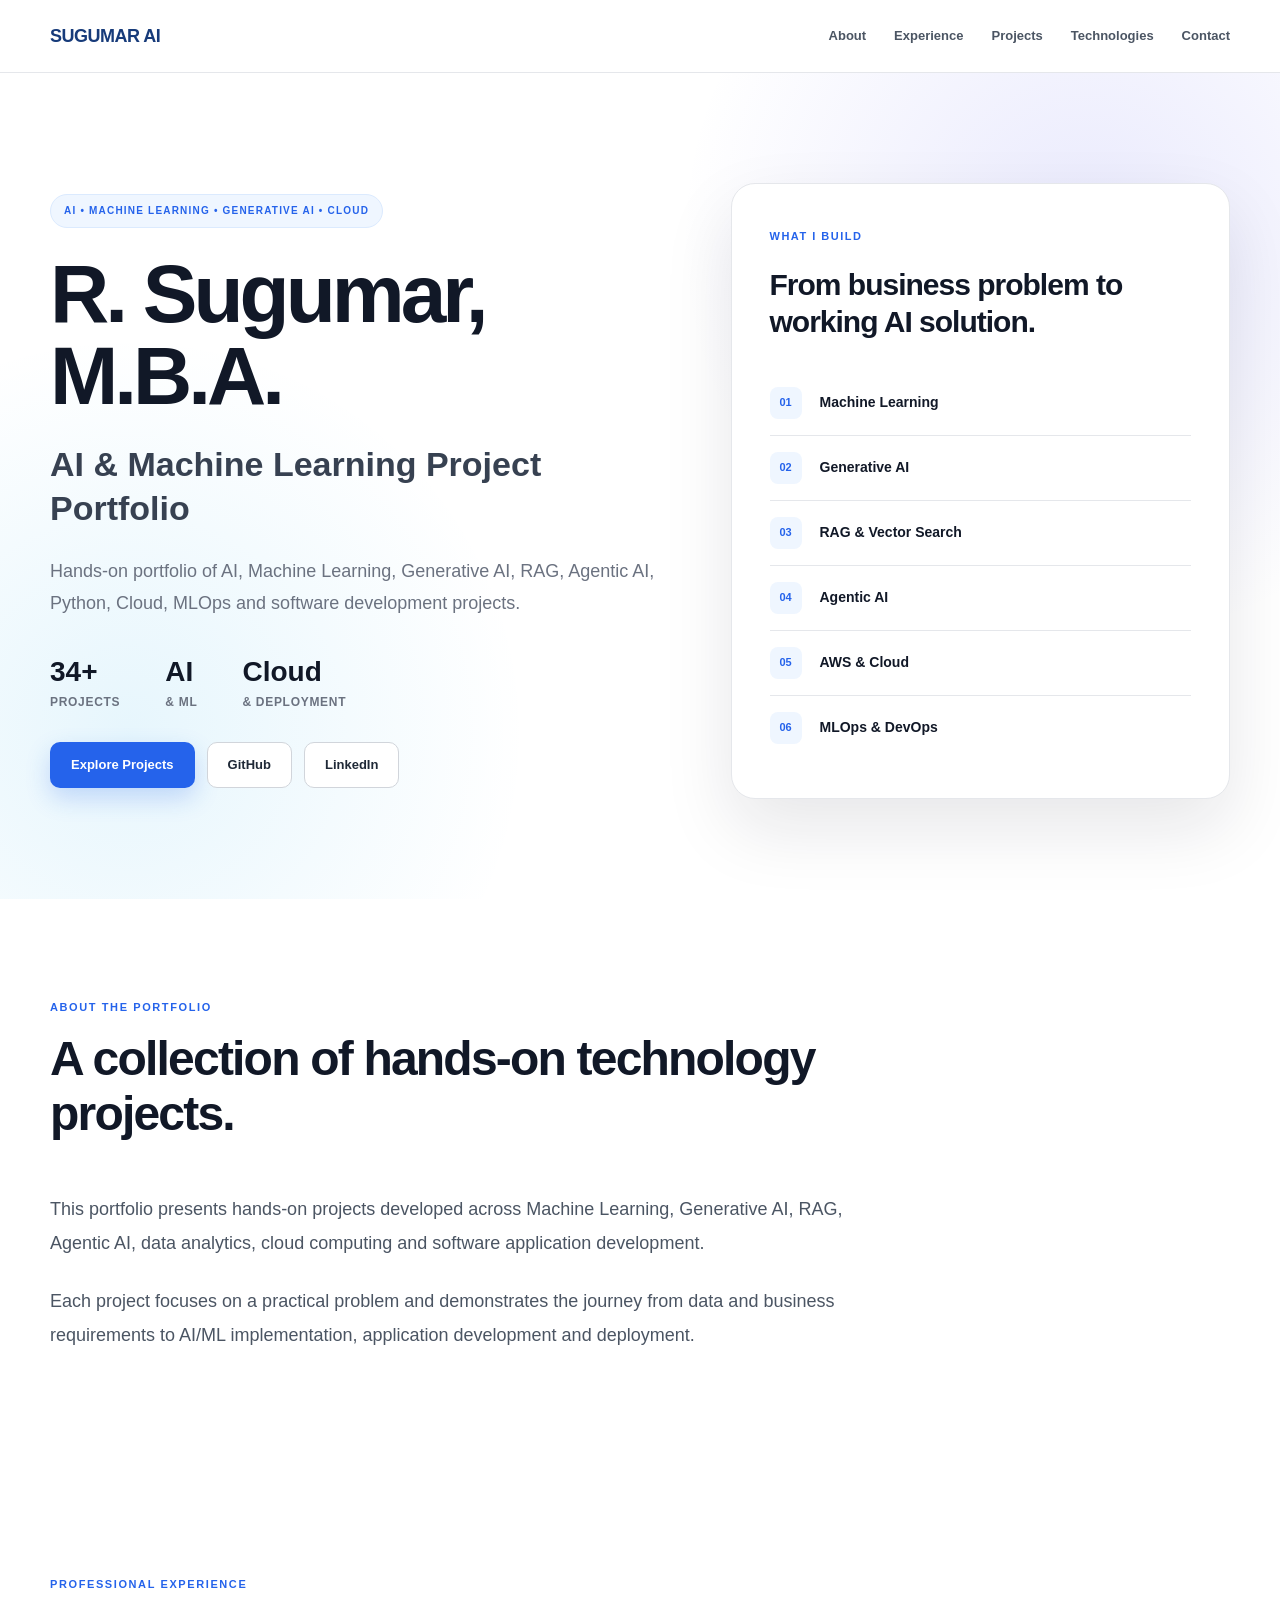
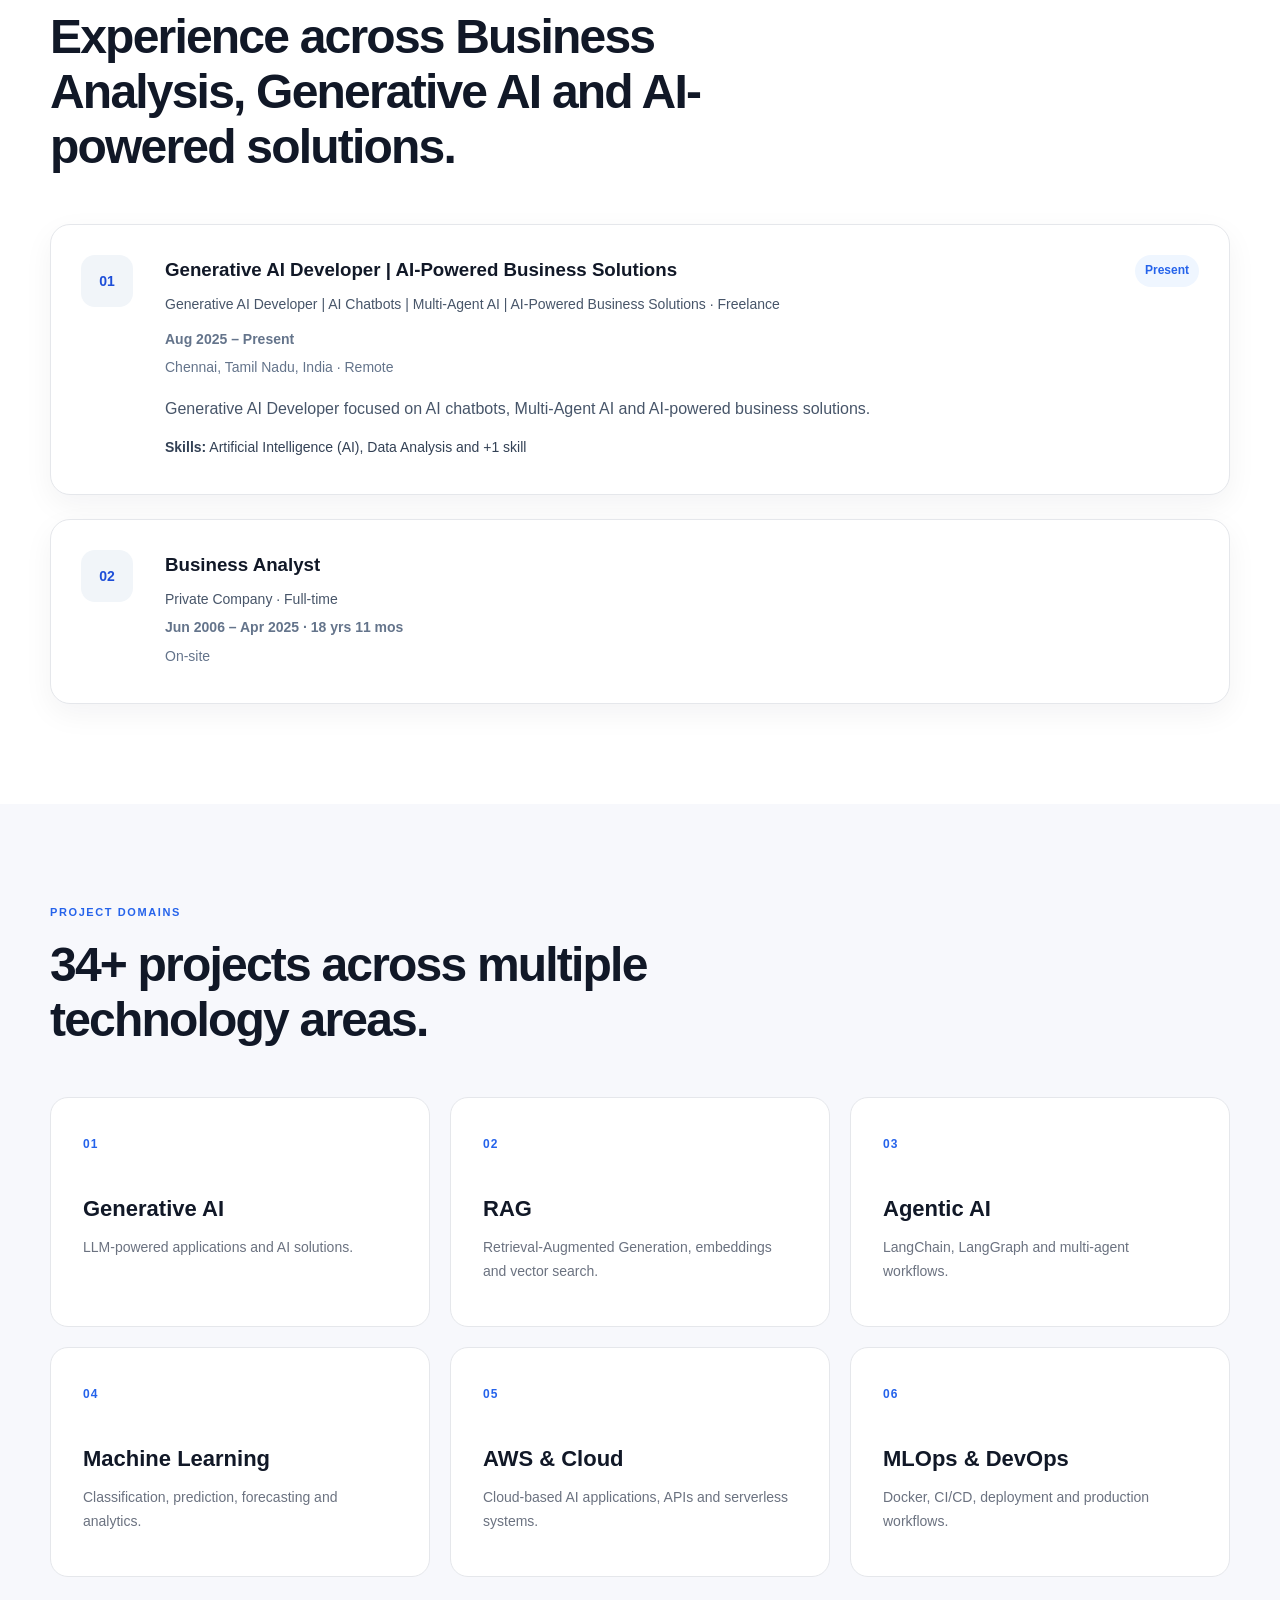
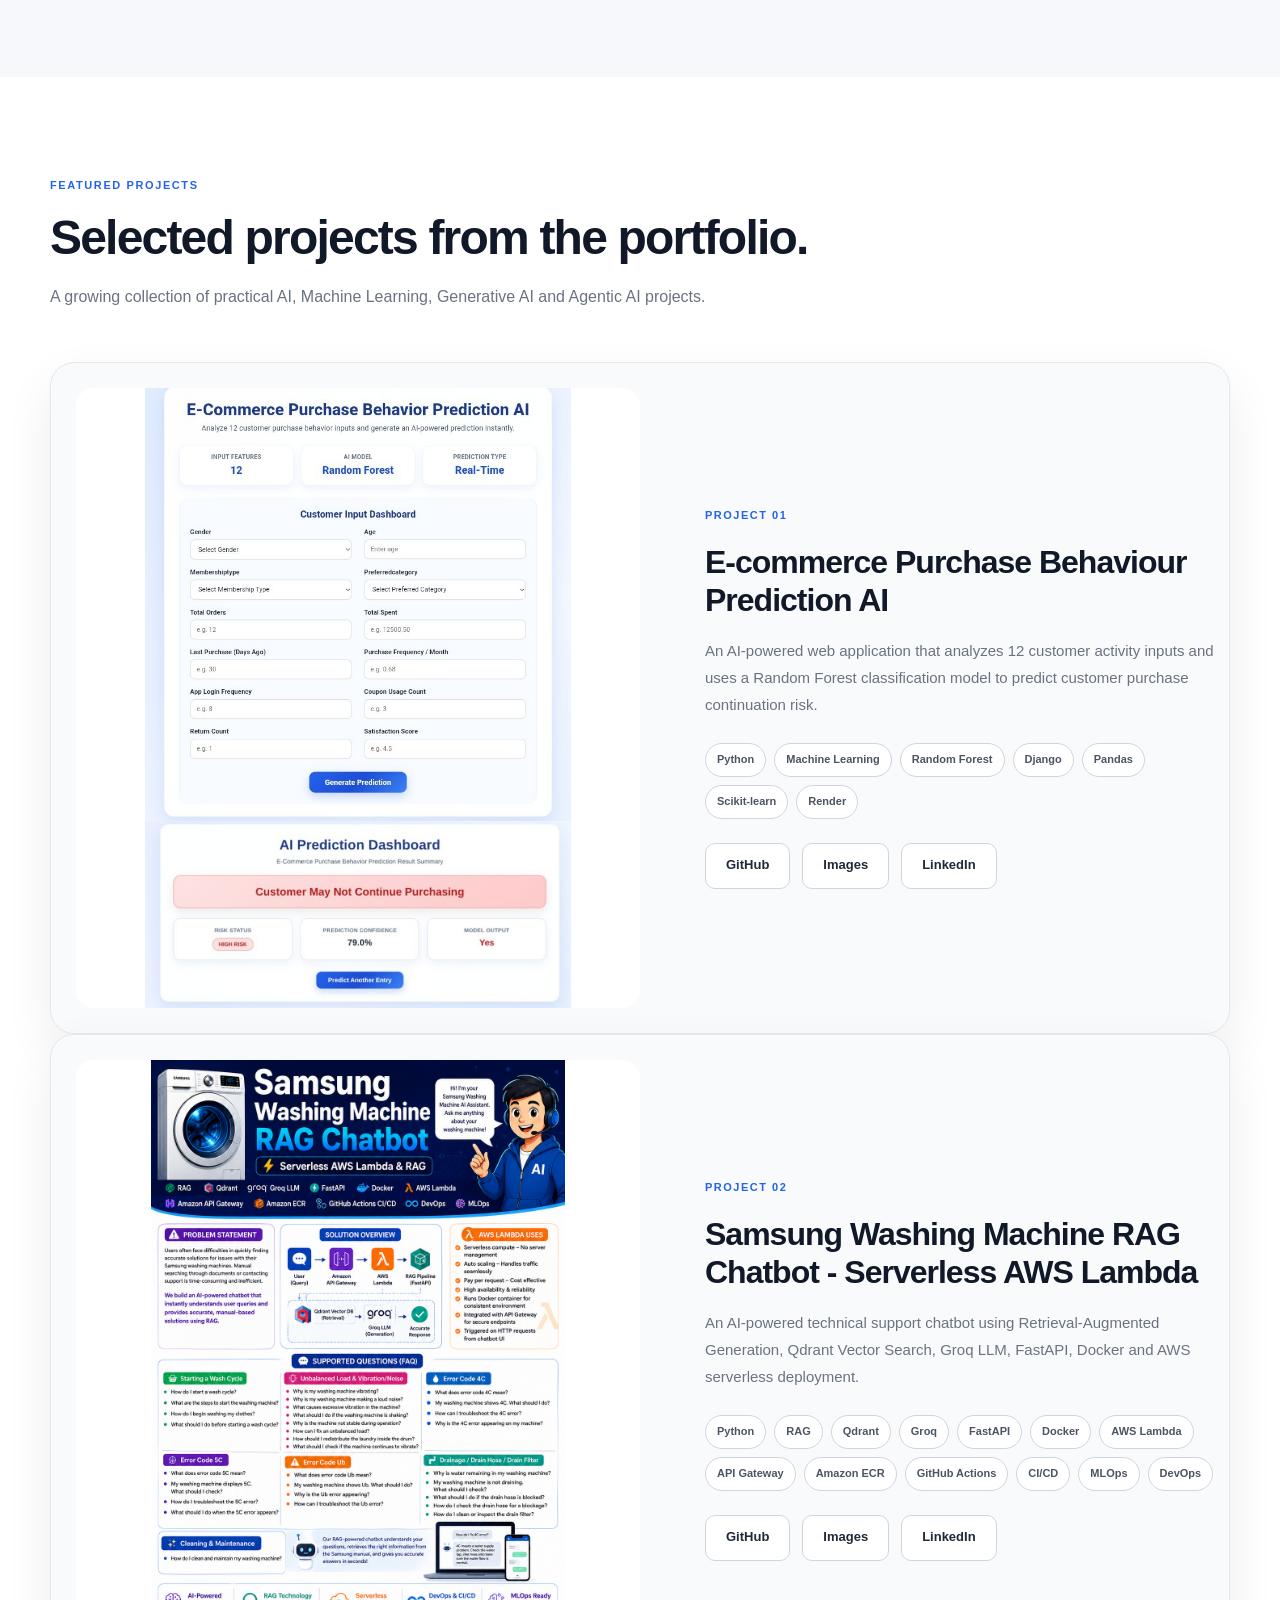
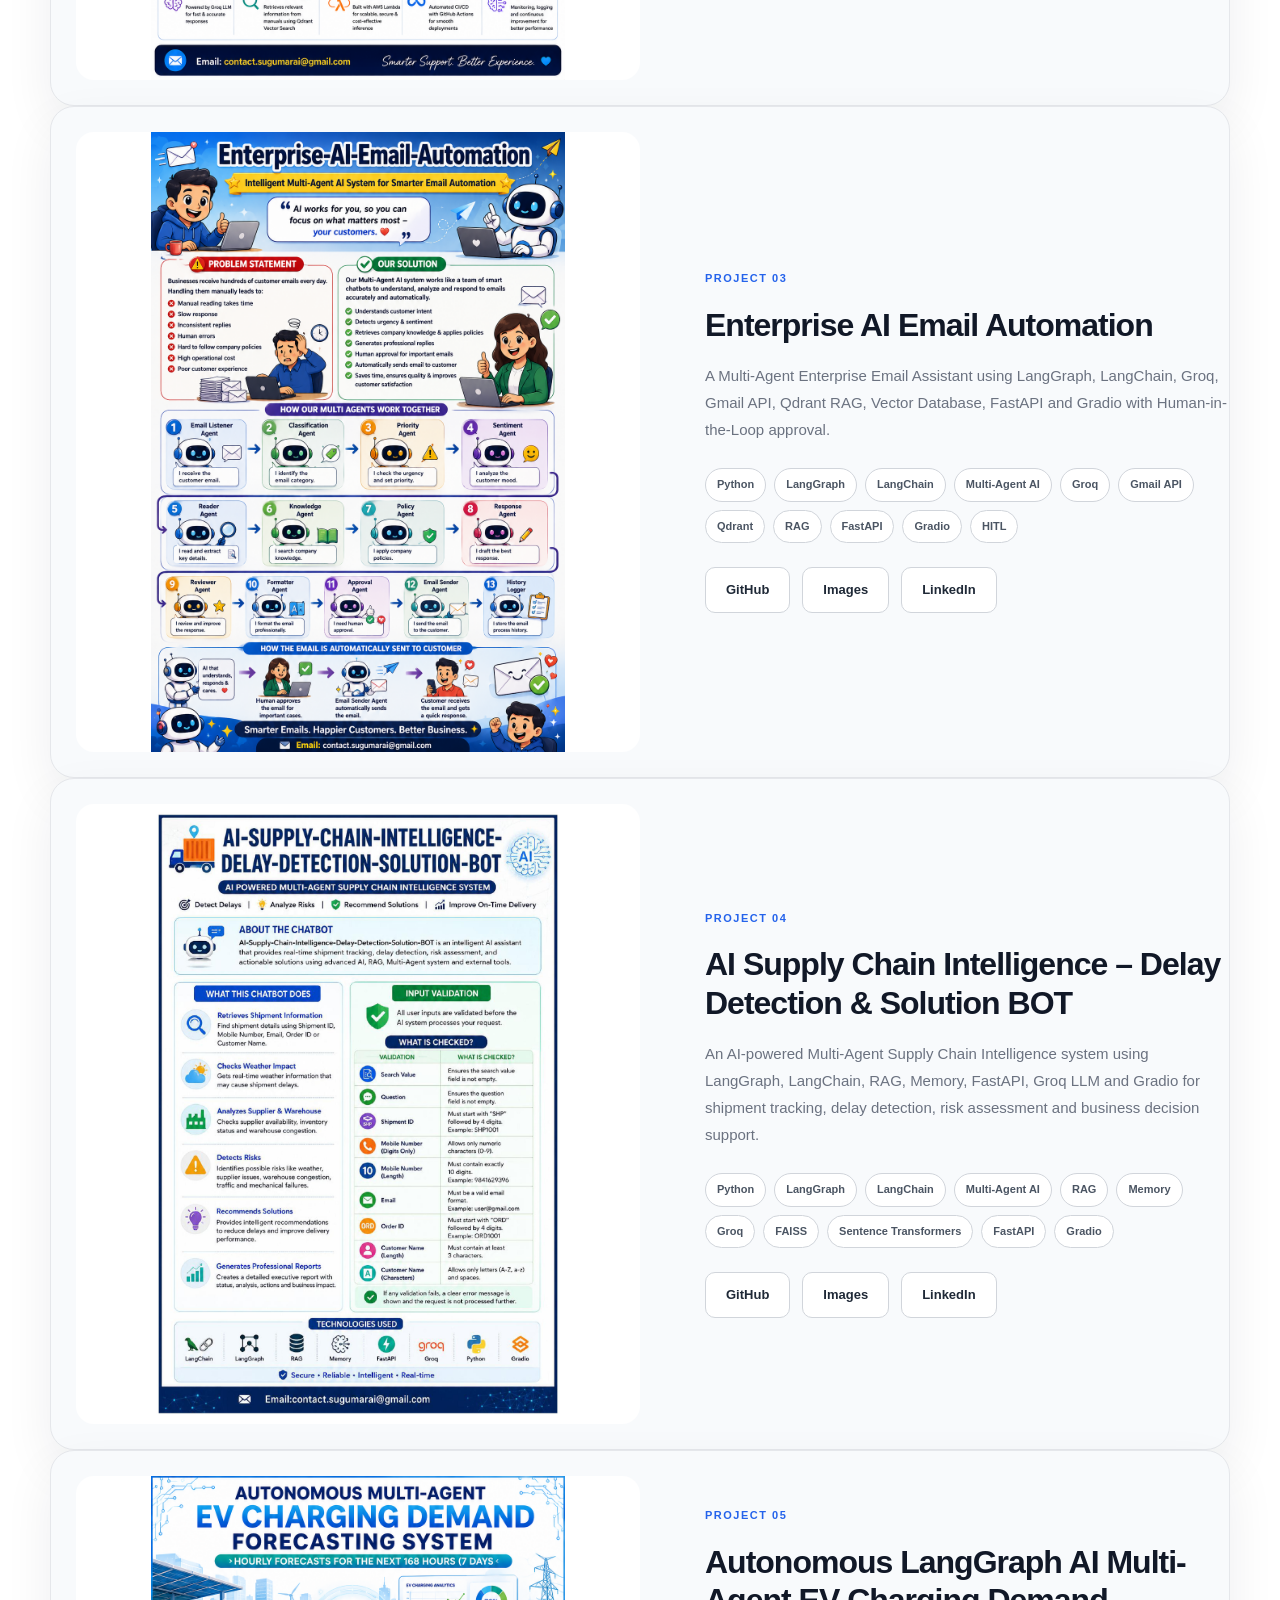
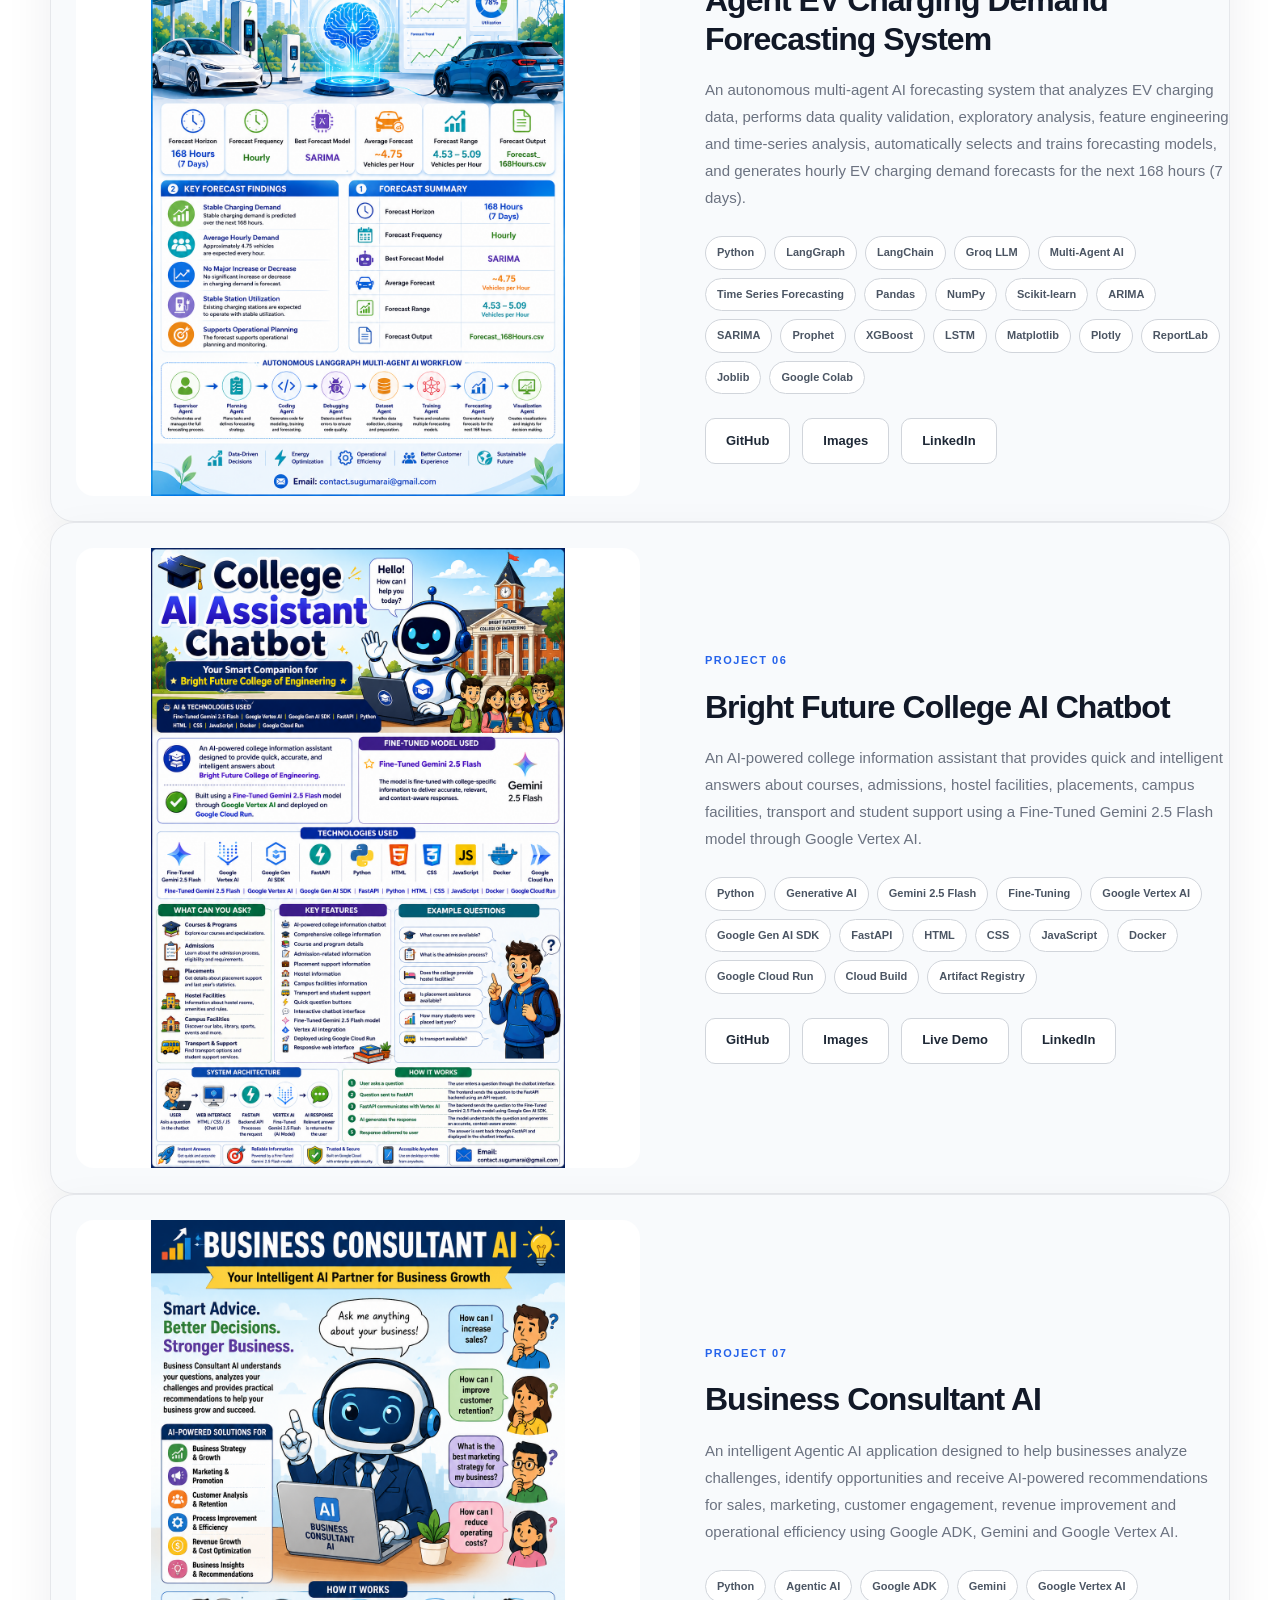
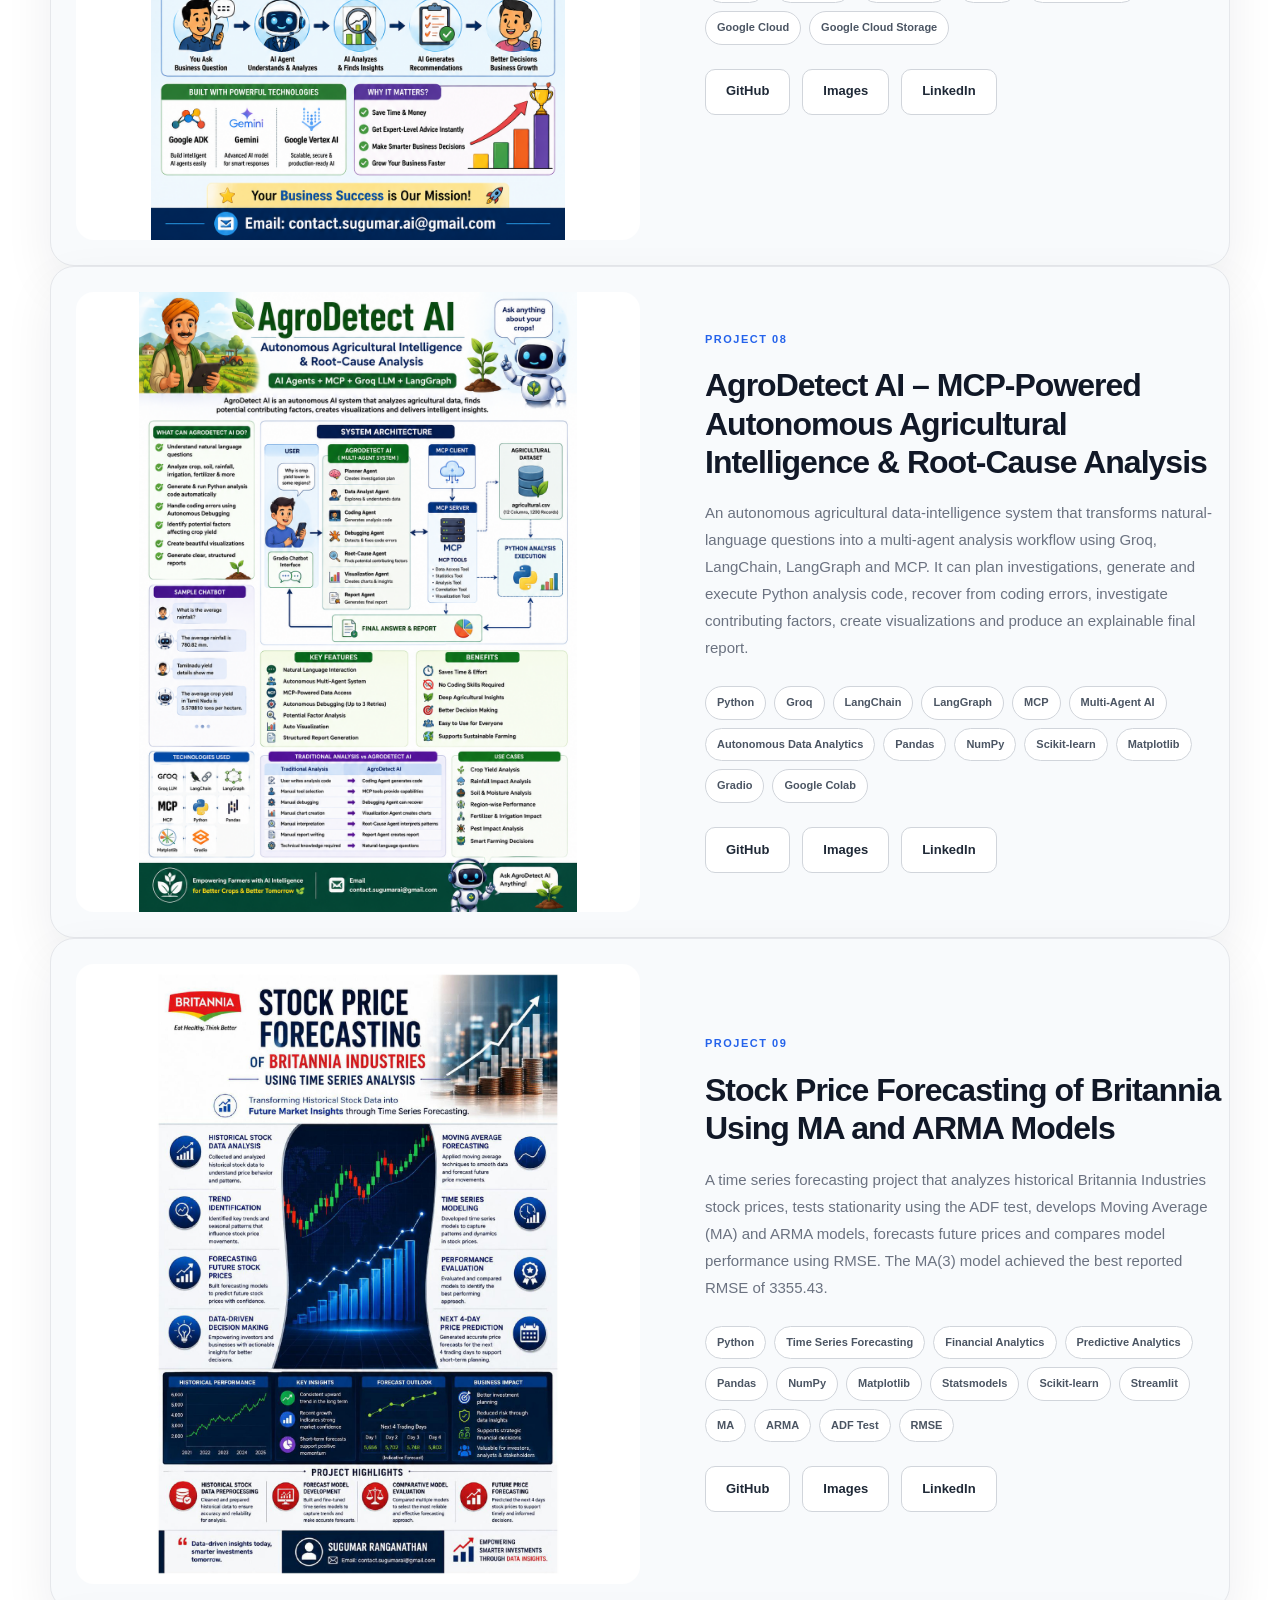
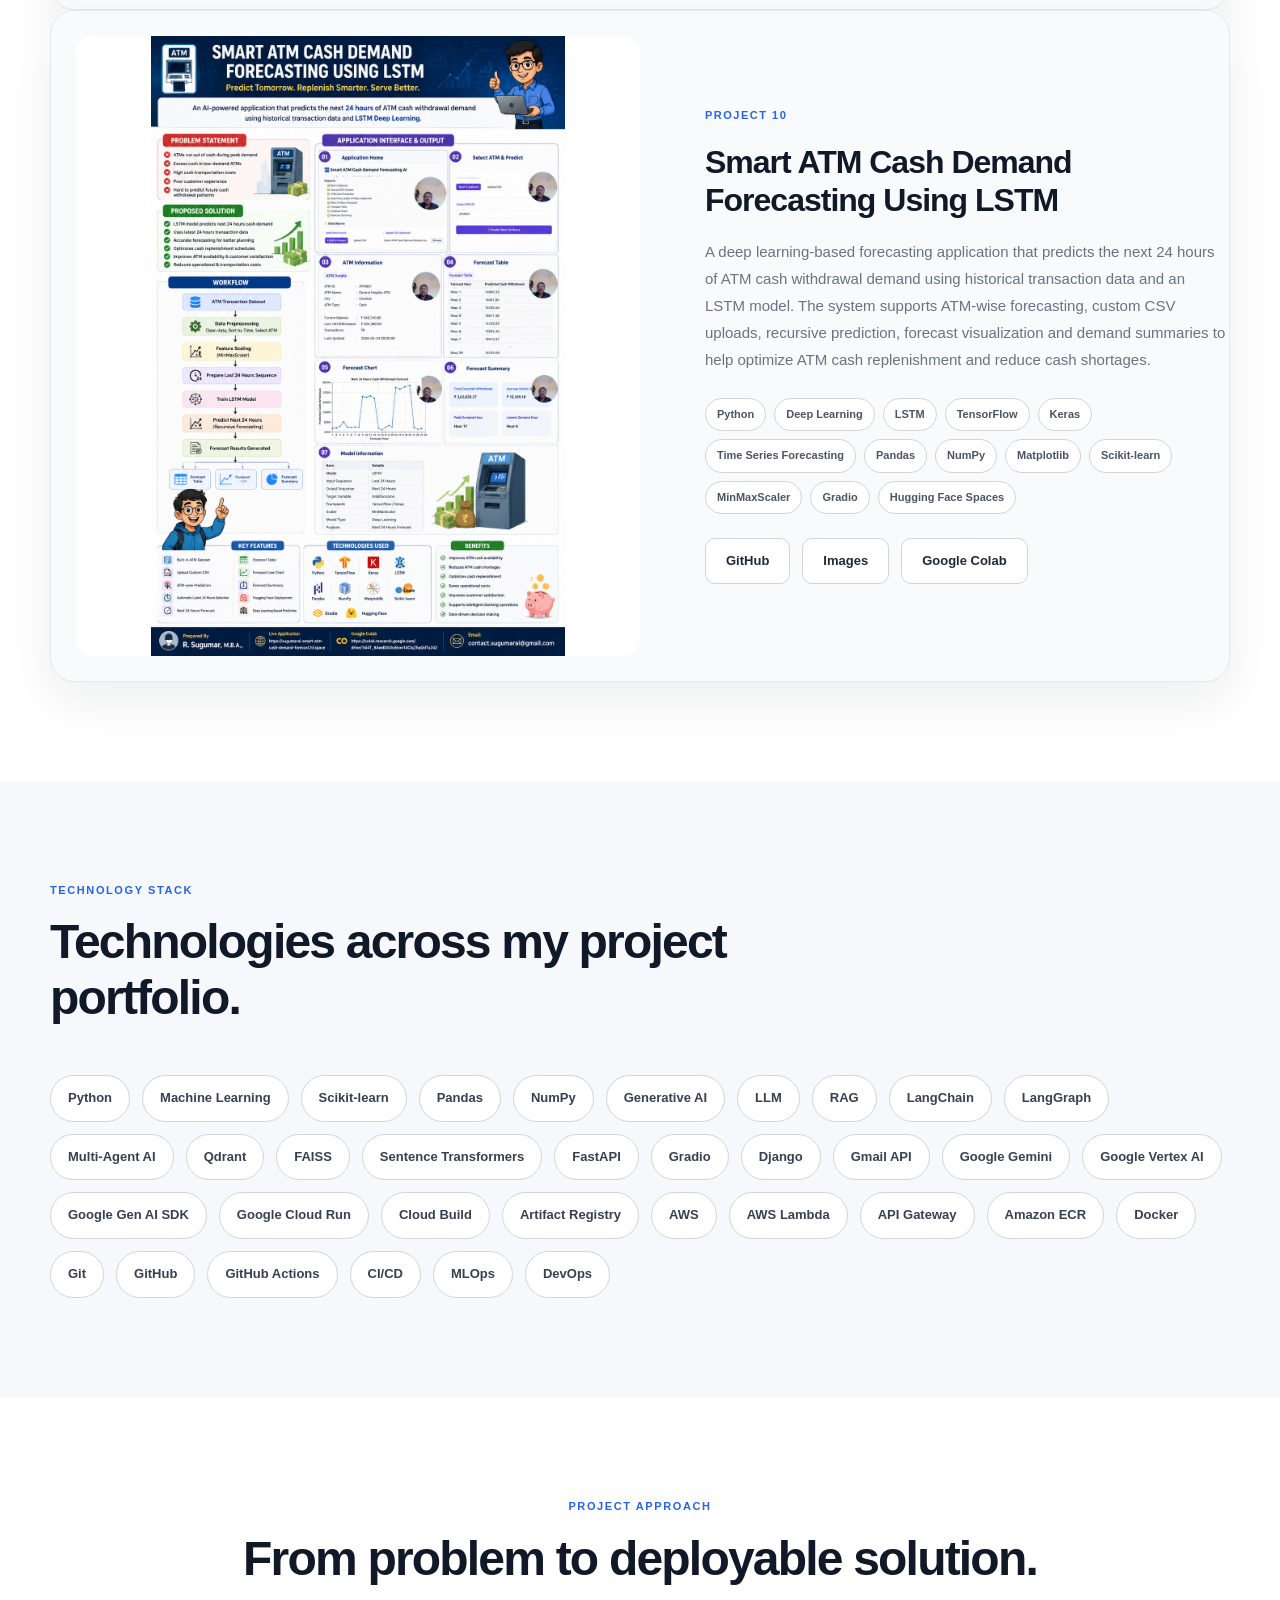
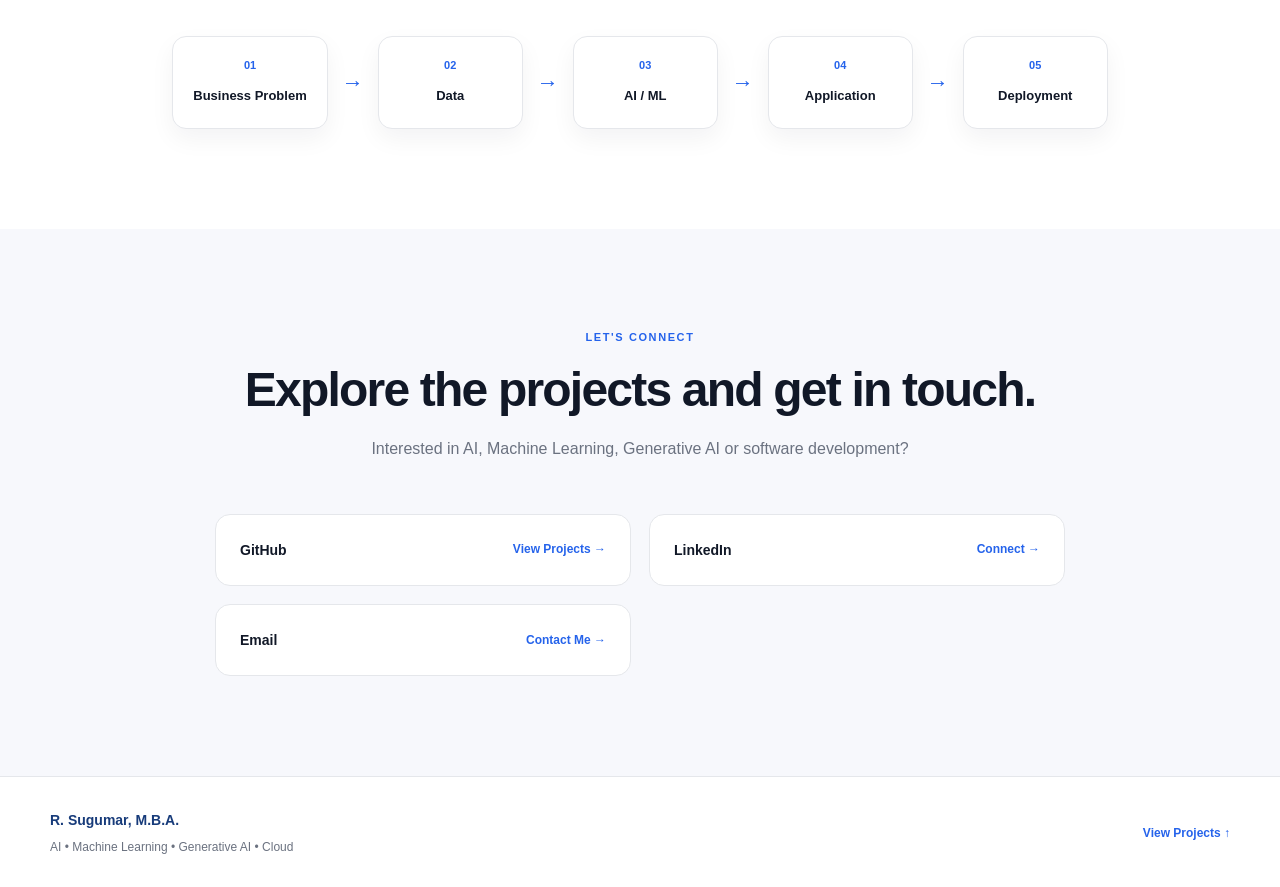
==== index.html @ b8b15f04 "Update index.html" ====
<!DOCTYPE html>
<html lang="en">

<head>
    <meta charset="UTF-8">
    <meta name="viewport" content="width=device-width, initial-scale=1.0">

    <title>R. Sugumar | AI & Machine Learning Portfolio</title>

    <meta name="description"
        content="R. Sugumar's AI, Machine Learning, Generative AI, RAG, Agentic AI, Cloud, MLOps and DevOps project portfolio.">

    <meta name="author" content="R. Sugumar, M.B.A.">

    <link rel="stylesheet" href="css/style.css">


    <!-- Experience Section Styling -->
    <style>
        .portfolio-experience {
            background: #ffffff;
        }

        .experience-list {
            display: flex;
            flex-direction: column;
            gap: 24px;
        }

        .experience-card {
            display: grid;
            grid-template-columns: 64px 1fr;
            gap: 20px;
            padding: 30px;
            border: 1px solid #e5e7eb;
            border-radius: 20px;
            background: #ffffff;
            box-shadow: 0 10px 30px rgba(15, 23, 42, 0.05);
        }

        .experience-marker {
            width: 52px;
            height: 52px;
            display: flex;
            align-items: center;
            justify-content: center;
            border-radius: 14px;
            background: #f1f5f9;
            color: #1d4ed8;
            font-weight: 700;
            font-size: 14px;
        }

        .experience-content h3 {
            margin: 0 0 8px;
        }

        .experience-type,
        .experience-date,
        .experience-location,
        .experience-summary,
        .experience-skills {
            margin: 6px 0;
        }

        .experience-type {
            color: #475569;
            font-size: 14px;
        }

        .experience-date {
            color: #64748b;
            font-size: 14px;
            font-weight: 600;
        }

        .experience-location {
            color: #64748b;
            font-size: 14px;
        }

        .experience-summary {
            margin-top: 16px;
            color: #475569;
            line-height: 1.7;
        }

        .experience-skills {
            margin-top: 14px;
            color: #334155;
            font-size: 14px;
        }

        .experience-top {
            display: flex;
            align-items: flex-start;
            justify-content: space-between;
            gap: 20px;
        }

        .experience-status {
            flex-shrink: 0;
            padding: 6px 10px;
            border-radius: 999px;
            background: #eff6ff;
            color: #2563eb;
            font-size: 12px;
            font-weight: 700;
        }

        @media (max-width: 700px) {
            .experience-card {
                grid-template-columns: 1fr;
                padding: 24px;
            }

            .experience-top {
                flex-direction: column;
            }
        }
    </style>

    <!-- Large Project Image Area - Standardized for Projects 01-09 -->
    <style>
        .featured-project-card {
            display: grid;
            grid-template-columns: 50% 50%;
            align-items: stretch;
            overflow: hidden;
            min-height: 620px;
        }

        .featured-project-image {
            width: 100%;
            height: 620px;
            min-height: 620px;
            display: flex;
            align-items: center;
            justify-content: center;
            overflow: hidden;
            padding: 0;
            background: #ffffff;
        }

        .featured-project-image img {
            width: 100%;
            height: 100%;
            min-height: 0;
            object-fit: contain;
            object-position: center;
            display: block;
        }

        .featured-project-content {
            display: flex;
            flex-direction: column;
            justify-content: center;
        }

        .featured-project-buttons {
            display: flex;
            flex-wrap: wrap;
            gap: 12px;
            margin-top: 24px;
        }

        @media (max-width: 900px) {
            .featured-project-card {
                grid-template-columns: 1fr;
                min-height: auto;
            }

            .featured-project-image {
                height: 500px;
                min-height: 500px;
            }

            .featured-project-image img {
                width: 100%;
                height: 100%;
            }
        }

        @media (max-width: 600px) {
            .featured-project-image {
                height: 360px;
                min-height: 360px;
            }

            .featured-project-image img {
                width: 100%;
                height: 100%;
            }
        }
    </style>
</head>

<body>

    <!-- =========================================
         NAVIGATION
    ========================================== -->

    <header class="navbar">

        <div class="container nav-container">

            <a href="index.html" class="logo">
                SUGUMAR AI
            </a>

            <nav class="nav-menu">

                <a href="#about">
                    About
                </a>

                <a href="#experience">
                    Experience
                </a>

                <a href="#projects">
                    Projects
                </a>

                <a href="#technologies">
                    Technologies
                </a>

                <a href="#contact">
                    Contact
                </a>

            </nav>

        </div>

    </header>


    <main>


        <!-- =========================================
             HERO SECTION
        ========================================== -->

        <section class="portfolio-hero">

            <div class="container portfolio-hero-container">


                <div class="portfolio-hero-content">

                    <span class="project-badge">
                        AI • MACHINE LEARNING • GENERATIVE AI • CLOUD
                    </span>


                    <h1>
                        R. Sugumar,
                        <span>M.B.A.</span>
                    </h1>


                    <h2>
                        AI & Machine Learning Project Portfolio
                    </h2>


                    <p>
                        Hands-on portfolio of AI, Machine Learning,
                        Generative AI, RAG, Agentic AI, Python,
                        Cloud, MLOps and software development projects.
                    </p>


                    <div class="portfolio-stats">

                        <div>
                            <strong>34+</strong>
                            <span>Projects</span>
                        </div>


                        <div>
                            <strong>AI</strong>
                            <span>& ML</span>
                        </div>


                        <div>
                            <strong>Cloud</strong>
                            <span>& Deployment</span>
                        </div>

                    </div>


                    <div class="hero-buttons">

                        <a href="#projects"
                            class="btn btn-primary">
                            Explore Projects
                        </a>


                        <a href="https://github.com/sugumarranganathan"
                            target="_blank"
                            rel="noopener noreferrer"
                            class="btn btn-secondary">
                            GitHub
                        </a>


                        <a href="https://www.linkedin.com/in/sugumar-ranganathan/"
                            target="_blank"
                            rel="noopener noreferrer"
                            class="btn btn-secondary">
                            LinkedIn
                        </a>

                    </div>

                </div>


                <div class="portfolio-intro-card">

                    <span>
                        WHAT I BUILD
                    </span>


                    <h3>
                        From business problem to
                        working AI solution.
                    </h3>


                    <div class="capability-list">

                        <div>
                            <span>01</span>
                            <strong>Machine Learning</strong>
                        </div>


                        <div>
                            <span>02</span>
                            <strong>Generative AI</strong>
                        </div>


                        <div>
                            <span>03</span>
                            <strong>RAG & Vector Search</strong>
                        </div>


                        <div>
                            <span>04</span>
                            <strong>Agentic AI</strong>
                        </div>


                        <div>
                            <span>05</span>
                            <strong>AWS & Cloud</strong>
                        </div>


                        <div>
                            <span>06</span>
                            <strong>MLOps & DevOps</strong>
                        </div>

                    </div>

                </div>

            </div>

        </section>



        <!-- =========================================
             ABOUT
        ========================================== -->

        <section id="about"
            class="section portfolio-about">

            <div class="container">

                <div class="section-heading">

                    <span>
                        ABOUT THE PORTFOLIO
                    </span>

                    <h2>
                        A collection of
                        hands-on technology projects.
                    </h2>

                </div>


                <div class="about-content">

                    <p>
                        This portfolio presents hands-on projects
                        developed across Machine Learning,
                        Generative AI, RAG, Agentic AI, data
                        analytics, cloud computing and software
                        application development.
                    </p>


                    <p>
                        Each project focuses on a practical problem
                        and demonstrates the journey from data and
                        business requirements to AI/ML implementation,
                        application development and deployment.
                    </p>

                </div>

            </div>

        </section>




        <!-- =========================================
             EXPERIENCE
        ========================================== -->

        <section id="experience"
            class="section portfolio-experience">

            <div class="container">

                <div class="section-heading">

                    <span>
                        PROFESSIONAL EXPERIENCE
                    </span>

                    <h2>
                        Experience across Business Analysis,
                        Generative AI and AI-powered solutions.
                    </h2>

                </div>


                <div class="experience-list">

                    <div class="experience-card">

                        <div class="experience-marker">
                            <span>01</span>
                        </div>

                        <div class="experience-content">

                            <div class="experience-top">

                                <div>

                                    <h3>
                                        Generative AI Developer | AI-Powered Business Solutions
                                    </h3>

                                    <p class="experience-type">
                                        Generative AI Developer | AI Chatbots | Multi-Agent AI |
                                        AI-Powered Business Solutions · Freelance
                                    </p>

                                </div>

                                <span class="experience-status">
                                    Present
                                </span>

                            </div>

                            <p class="experience-date">
                                Aug 2025 – Present
                            </p>

                            <p class="experience-location">
                                Chennai, Tamil Nadu, India · Remote
                            </p>

                            <p class="experience-summary">
                                Generative AI Developer focused on AI chatbots,
                                Multi-Agent AI and AI-powered business solutions.
                            </p>

                            <p class="experience-skills">
                                <strong>Skills:</strong>
                                Artificial Intelligence (AI), Data Analysis and +1 skill
                            </p>

                        </div>

                    </div>


                    <div class="experience-card">

                        <div class="experience-marker">
                            <span>02</span>
                        </div>

                        <div class="experience-content">

                            <h3>
                                Business Analyst
                            </h3>

                            <p class="experience-type">
                                Private Company · Full-time
                            </p>

                            <p class="experience-date">
                                Jun 2006 – Apr 2025 · 18 yrs 11 mos
                            </p>

                            <p class="experience-location">
                                On-site
                            </p>

                        </div>

                    </div>

                </div>

            </div>

        </section>


        <!-- =========================================
             PROJECT DOMAINS
        ========================================== -->

        <section class="section category-section">

            <div class="container">

                <div class="section-heading">

                    <span>
                        PROJECT DOMAINS
                    </span>

                    <h2>
                        34+ projects across
                        multiple technology areas.
                    </h2>

                </div>


                <div class="category-grid">


                    <div class="category-card">

                        <span>01</span>

                        <h3>
                            Generative AI
                        </h3>

                        <p>
                            LLM-powered applications and
                            AI solutions.
                        </p>

                    </div>


                    <div class="category-card">

                        <span>02</span>

                        <h3>
                            RAG
                        </h3>

                        <p>
                            Retrieval-Augmented Generation,
                            embeddings and vector search.
                        </p>

                    </div>


                    <div class="category-card">

                        <span>03</span>

                        <h3>
                            Agentic AI
                        </h3>

                        <p>
                            LangChain, LangGraph and
                            multi-agent workflows.
                        </p>

                    </div>


                    <div class="category-card">

                        <span>04</span>

                        <h3>
                            Machine Learning
                        </h3>

                        <p>
                            Classification, prediction,
                            forecasting and analytics.
                        </p>

                    </div>


                    <div class="category-card">

                        <span>05</span>

                        <h3>
                            AWS & Cloud
                        </h3>

                        <p>
                            Cloud-based AI applications,
                            APIs and serverless systems.
                        </p>

                    </div>


                    <div class="category-card">

                        <span>06</span>

                        <h3>
                            MLOps & DevOps
                        </h3>

                        <p>
                            Docker, CI/CD, deployment and
                            production workflows.
                        </p>

                    </div>

                </div>

            </div>

        </section>



        <!-- =========================================
             FEATURED PROJECTS
        ========================================== -->

        <section id="projects"
            class="section featured-projects">

            <div class="container">


                <div class="section-heading">

                    <span>
                        FEATURED PROJECTS
                    </span>

                    <h2>
                        Selected projects from the portfolio.
                    </h2>

                    <p>
                        A growing collection of practical AI,
                        Machine Learning, Generative AI and
                        Agentic AI projects.
                    </p>

                </div>



                <!-- =====================================
                     PROJECT 01
                ====================================== -->

                <div class="featured-project-card">


                    <div class="featured-project-image">

                        <img
                            src="assets/images/ecommerce-purchase-behaviour-dashboard.png"
                            alt="E-commerce Purchase Behaviour Prediction AI Dashboard">

                    </div>


                    <div class="featured-project-content">

                        <span class="project-number">
                            PROJECT 01
                        </span>


                        <h3>
                            E-commerce Purchase Behaviour Prediction AI
                        </h3>


                        <p>
                            An AI-powered web application that analyzes
                            12 customer activity inputs and uses a Random Forest
                            classification model to predict customer purchase
                            continuation risk.
                        </p>


                        <div class="project-tags">

                            <span>Python</span>
                            <span>Machine Learning</span>
                            <span>Random Forest</span>
                            <span>Django</span>
                            <span>Pandas</span>
                            <span>Scikit-learn</span>
                            <span>Render</span>

                        </div>


                        <div class="featured-project-buttons">

                            <a href="https://github.com/sugumarranganathan/E-commerce_Purchase_Behavior_AI"
                                target="_blank"
                                rel="noopener noreferrer"
                                class="btn btn-secondary">
                                GitHub
                            </a>


                            <a href="assets/images/ecommerce-purchase-behaviour-dashboard.png"
                                target="_blank"
                                rel="noopener noreferrer"
                                class="btn btn-secondary">
                                Images
                            </a>


                            <a href="https://www.linkedin.com/posts/sugumar-ranganathan_ecommerce-d2c-customerretention-activity-7450154618350632960-ush5"
                                target="_blank"
                                rel="noopener noreferrer"
                                class="btn btn-secondary">
                                LinkedIn
                            </a>

                        </div>

                    </div>

                </div>



                <!-- =====================================
                     PROJECT 02
                     SAMSUNG WASHING MACHINE RAG CHATBOT
                ====================================== -->

                <div class="featured-project-card">


                    <div class="featured-project-image">

                        <img
                            src="assets/images/Samsung Washig Machine Rag Chatbot FAQ.png"
                            alt="Samsung Washing Machine RAG Chatbot - Serverless AWS Lambda">

                    </div>


                    <div class="featured-project-content">

                        <span class="project-number">
                            PROJECT 02
                        </span>


                        <h3>
                            Samsung Washing Machine RAG Chatbot - Serverless AWS Lambda
                        </h3>


                        <p>
                            An AI-powered technical support chatbot
                            using Retrieval-Augmented Generation,
                            Qdrant Vector Search, Groq LLM, FastAPI,
                            Docker and AWS serverless deployment.
                        </p>


                        <div class="project-tags">

                            <span>Python</span>
                            <span>RAG</span>
                            <span>Qdrant</span>
                            <span>Groq</span>
                            <span>FastAPI</span>
                            <span>Docker</span>
                            <span>AWS Lambda</span>
                            <span>API Gateway</span>
                            <span>Amazon ECR</span>
                            <span>GitHub Actions</span>
                            <span>CI/CD</span>
                            <span>MLOps</span>
                            <span>DevOps</span>

                        </div>


                        <div class="featured-project-buttons">

                            <a href="https://github.com/sugumarranganathan/Samsung-Washing-Machine-RAG-Chatbot"
                                target="_blank"
                                rel="noopener noreferrer"
                                class="btn btn-secondary">
                                GitHub
                            </a>


                            <a href="assets/images/Samsung Washig Machine Rag Chatbot FAQ.png"
                                target="_blank"
                                rel="noopener noreferrer"
                                class="btn btn-secondary">
                                Images
                            </a>


                            <a href="https://lnkd.in/p/gyJegxHt"
                                target="_blank"
                                rel="noopener noreferrer"
                                class="btn btn-secondary">
                                LinkedIn
                            </a>

                        </div>

                    </div>

                </div>



                <!-- =====================================
                     PROJECT 03
                     ENTERPRISE AI EMAIL AUTOMATION
                ====================================== -->

                <div class="featured-project-card">


                    <div class="featured-project-image">

                        <img
                            src="assets/images/Enterprises AI Email Automation.png"
                            alt="Enterprise AI Email Automation">

                    </div>


                    <div class="featured-project-content">

                        <span class="project-number">
                            PROJECT 03
                        </span>


                        <h3>
                            Enterprise AI Email Automation
                        </h3>


                        <p>
                            A Multi-Agent Enterprise Email Assistant
                            using LangGraph, LangChain, Groq, Gmail API,
                            Qdrant RAG, Vector Database, FastAPI and
                            Gradio with Human-in-the-Loop approval.
                        </p>


                        <div class="project-tags">

                            <span>Python</span>
                            <span>LangGraph</span>
                            <span>LangChain</span>
                            <span>Multi-Agent AI</span>
                            <span>Groq</span>
                            <span>Gmail API</span>
                            <span>Qdrant</span>
                            <span>RAG</span>
                            <span>FastAPI</span>
                            <span>Gradio</span>
                            <span>HITL</span>

                        </div>


                        <div class="featured-project-buttons">

                            <a href="https://github.com/sugumarranganathan/Enterprise-AI-Email-Automation"
                                target="_blank"
                                rel="noopener noreferrer"
                                class="btn btn-secondary">
                                GitHub
                            </a>


                            <a href="assets/images/Enterprises AI Email Automation.png"
                                target="_blank"
                                rel="noopener noreferrer"
                                class="btn btn-secondary">
                                Images
                            </a>


                            <a href="https://www.linkedin.com/posts/sugumar-ranganathan_artificialintelligence-agenticai-multiagentai-activity-7490405357627043840-GPC9"
                                target="_blank"
                                rel="noopener noreferrer"
                                class="btn btn-secondary">
                                LinkedIn
                            </a>

                        </div>

                    </div>

                </div>



                <!-- =====================================
                     PROJECT 04
                     AI SUPPLY CHAIN INTELLIGENCE
                ====================================== -->

                <div class="featured-project-card">


                    <div class="featured-project-image">

                        <img
                            src="assets/images/AI-Supply-Chain-Intelligence-Delay-Detection-Solution_BOT.jpg"
                            alt="AI Supply Chain Intelligence – Delay Detection & Solution BOT">

                    </div>


                    <div class="featured-project-content">

                        <span class="project-number">
                            PROJECT 04
                        </span>


                        <h3>
                            AI Supply Chain Intelligence –
                            Delay Detection & Solution BOT
                        </h3>


                        <p>
                            An AI-powered Multi-Agent Supply Chain
                            Intelligence system using LangGraph,
                            LangChain, RAG, Memory, FastAPI, Groq LLM
                            and Gradio for shipment tracking, delay
                            detection, risk assessment and business
                            decision support.
                        </p>


                        <div class="project-tags">

                            <span>Python</span>
                            <span>LangGraph</span>
                            <span>LangChain</span>
                            <span>Multi-Agent AI</span>
                            <span>RAG</span>
                            <span>Memory</span>
                            <span>Groq</span>
                            <span>FAISS</span>
                            <span>Sentence Transformers</span>
                            <span>FastAPI</span>
                            <span>Gradio</span>

                        </div>


                        <div class="featured-project-buttons">

                            <a href="https://github.com/sugumarranganathan/AI-Supply-Chain-Intelligence-Delay-Detection-Solution-BOT"
                                target="_blank"
                                rel="noopener noreferrer"
                                class="btn btn-secondary">
                                GitHub
                            </a>


                            <a href="assets/images/AI-Supply-Chain-Intelligence-Delay-Detection-Solution_BOT.jpg"
                                target="_blank"
                                rel="noopener noreferrer"
                                class="btn btn-secondary">
                                Images
                            </a>


                            <a href="https://www.linkedin.com/posts/sugumar-ranganathan_multi-agent-chatbot-activity-7488821704685920256-4Ecj"
                                target="_blank"
                                rel="noopener noreferrer"
                                class="btn btn-secondary">
                                LinkedIn
                            </a>

                        </div>

                    </div>

                </div>



                <!-- =====================================
                     PROJECT 05
                     EV CHARGING DEMAND FORECASTING
                ====================================== -->

                <div class="featured-project-card">


                    <div class="featured-project-image">

                        <img
                            src="assets/images/EV-Charging-Demand-Forecasting.png"
                            alt="Autonomous LangGraph AI Multi-Agent EV Charging Demand Forecasting System">

                    </div>


                    <div class="featured-project-content">

                        <span class="project-number">
                            PROJECT 05
                        </span>


                        <h3>
                            Autonomous LangGraph AI Multi-Agent
                            EV Charging Demand Forecasting System
                        </h3>


                        <p>
                            An autonomous multi-agent AI forecasting system
                            that analyzes EV charging data, performs data
                            quality validation, exploratory analysis, feature
                            engineering and time-series analysis, automatically
                            selects and trains forecasting models, and generates
                            hourly EV charging demand forecasts for the next
                            168 hours (7 days).
                        </p>


                        <div class="project-tags">

                            <span>Python</span>
                            <span>LangGraph</span>
                            <span>LangChain</span>
                            <span>Groq LLM</span>
                            <span>Multi-Agent AI</span>
                            <span>Time Series Forecasting</span>
                            <span>Pandas</span>
                            <span>NumPy</span>
                            <span>Scikit-learn</span>
                            <span>ARIMA</span>
                            <span>SARIMA</span>
                            <span>Prophet</span>
                            <span>XGBoost</span>
                            <span>LSTM</span>
                            <span>Matplotlib</span>
                            <span>Plotly</span>
                            <span>ReportLab</span>
                            <span>Joblib</span>
                            <span>Google Colab</span>

                        </div>


                        <div class="featured-project-buttons">


                            <a
                                href="https://github.com/sugumarranganathan/Autonomous-LangGraph-AI-Multi-Agent-EV-Charging-Demand-Forecasting-System"
                                target="_blank"
                                rel="noopener noreferrer"
                                class="btn btn-secondary">
                                GitHub
                            </a>


                            <a
                                href="assets/images/EV-Charging-Demand-Forecasting.png"
                                target="_blank"
                                rel="noopener noreferrer"
                                class="btn btn-secondary">
                                Images
                            </a>


                            <a
                                href="https://lnkd.in/p/gde-8eyV"
                                target="_blank"
                                rel="noopener noreferrer"
                                class="btn btn-secondary">
                                LinkedIn
                            </a>


                        </div>

                    </div>

                </div>




        <!-- =====================================
                     PROJECT 06
                     BRIGHT FUTURE COLLEGE AI CHATBOT
                ====================================== -->
                
                <div class="featured-project-card">
                
                    <div class="featured-project-image">
                
                        <img
                            src="assets/images/College AI Assistant Chatbot.png"
                            alt="Bright Future College AI Chatbot">
                
                    </div>
                
                
                    <div class="featured-project-content">
                
                        <span class="project-number">
                            PROJECT 06
                        </span>
                
                
                        <h3>
                            Bright Future College AI Chatbot
                        </h3>
                
                
                        <p>
                            An AI-powered college information assistant that provides
                            quick and intelligent answers about courses, admissions,
                            hostel facilities, placements, campus facilities, transport
                            and student support using a Fine-Tuned Gemini 2.5 Flash model
                            through Google Vertex AI.
                        </p>
                
                
                        <div class="project-tags">
                
                            <span>Python</span>
                            <span>Generative AI</span>
                            <span>Gemini 2.5 Flash</span>
                            <span>Fine-Tuning</span>
                            <span>Google Vertex AI</span>
                            <span>Google Gen AI SDK</span>
                            <span>FastAPI</span>
                            <span>HTML</span>
                            <span>CSS</span>
                            <span>JavaScript</span>
                            <span>Docker</span>
                            <span>Google Cloud Run</span>
                            <span>Cloud Build</span>
                            <span>Artifact Registry</span>
                
                        </div>
                
                
                        <div class="featured-project-buttons">
                
                            <a
                                href="https://github.com/sugumarranganathan/college-ai-assistant"
                                target="_blank"
                                rel="noopener noreferrer"
                                class="btn btn-secondary">
                                GitHub
                            </a>
                
                
                            <a
                                href="assets/images/College AI Assistant Chatbot.png"
                                target="_blank"
                                rel="noopener noreferrer"
                                class="btn btn-secondary">
                                Images
                            </a>
                
                
                            <a
                                href="https://bright-future-college-ai-788031406364.us-central1.run.app"
                                target="_blank"
                                rel="noopener noreferrer"
                                class="btn btn-secondary">
                                Live Demo
                            </a>


                            <a
                                href="https://lnkd.in/p/gs_dnKuK"
                                target="_blank"
                                rel="noopener noreferrer"
                                class="btn btn-secondary">
                                LinkedIn
                            </a>
                
                        </div>
                
                    </div>
                
                </div>



<!-- =====================================
                     PROJECT 07
                     BUSINESS CONSULTANT AI
                ====================================== -->

                <div class="featured-project-card">

                    <div class="featured-project-image">

                        <img
                            src="assets/images/Business Consultant AI.png"
                            alt="Business Consultant AI">

                    </div>


                    <div class="featured-project-content">

                        <span class="project-number">
                            PROJECT 07
                        </span>


                        <h3>
                            Business Consultant AI
                        </h3>


                        <p>
                            An intelligent Agentic AI application designed to help
                            businesses analyze challenges, identify opportunities and
                            receive AI-powered recommendations for sales, marketing,
                            customer engagement, revenue improvement and operational
                            efficiency using Google ADK, Gemini and Google Vertex AI.
                        </p>


                        <div class="project-tags">

                            <span>Python</span>
                            <span>Agentic AI</span>
                            <span>Google ADK</span>
                            <span>Gemini</span>
                            <span>Google Vertex AI</span>
                            <span>Google Cloud</span>
                            <span>Google Cloud Storage</span>

                        </div>


                        <div class="featured-project-buttons">

                            <a
                                href="https://github.com/sugumarranganathan/Business-Consultant-AI"
                                target="_blank"
                                rel="noopener noreferrer"
                                class="btn btn-secondary">
                                GitHub
                            </a>


                            <a
                                href="assets/images/Business Consultant AI.png"
                                target="_blank"
                                rel="noopener noreferrer"
                                class="btn btn-secondary">
                                Images
                            </a>


                            <a
                                href="https://lnkd.in/p/gx4iMq6g"
                                target="_blank"
                                rel="noopener noreferrer"
                                class="btn btn-secondary">
                                LinkedIn
                            </a>
                        </div>

                    </div>

                </div>

<!-- =====================================
                     PROJECT 08
                     AGRODETECT AI
                ====================================== -->

                <div class="featured-project-card">

                    <div class="featured-project-image">

                        <img
                            src="assets/images/AgroDetect AI.png"
                            alt="AgroDetect AI - MCP-Powered Autonomous Agricultural Intelligence and Root-Cause Analysis">

                    </div>


                    <div class="featured-project-content">

                        <span class="project-number">
                            PROJECT 08
                        </span>


                        <h3>
                            AgroDetect AI – MCP-Powered Autonomous Agricultural Intelligence & Root-Cause Analysis
                        </h3>


                        <p>
                            An autonomous agricultural data-intelligence system that
                            transforms natural-language questions into a multi-agent
                            analysis workflow using Groq, LangChain, LangGraph and MCP.
                            It can plan investigations, generate and execute Python
                            analysis code, recover from coding errors, investigate
                            contributing factors, create visualizations and produce
                            an explainable final report.
                        </p>


                        <div class="project-tags">

                            <span>Python</span>
                            <span>Groq</span>
                            <span>LangChain</span>
                            <span>LangGraph</span>
                            <span>MCP</span>
                            <span>Multi-Agent AI</span>
                            <span>Autonomous Data Analytics</span>
                            <span>Pandas</span>
                            <span>NumPy</span>
                            <span>Scikit-learn</span>
                            <span>Matplotlib</span>
                            <span>Gradio</span>
                            <span>Google Colab</span>

                        </div>


                        <div class="featured-project-buttons">

                            <a
                                href="https://github.com/sugumarranganathan/AgroDetect-AI"
                                target="_blank"
                                rel="noopener noreferrer"
                                class="btn btn-secondary">
                                GitHub
                            </a>


                            <a
                                href="assets/images/AgroDetect AI.png"
                                target="_blank"
                                rel="noopener noreferrer"
                                class="btn btn-secondary">
                                Images
                            </a>


                            <a
                                href="https://lnkd.in/p/gtUn4xnA"
                                target="_blank"
                                rel="noopener noreferrer"
                                class="btn btn-secondary">
                                LinkedIn
                            </a>

                        </div>

                    </div>

                </div>



<!-- =====================================
                     PROJECT 09
                     BRITANNIA STOCK PRICE FORECASTING
                ====================================== -->

                <div class="featured-project-card">

                    <div class="featured-project-image">

                        <img
                            src="assets/images/𝗦𝘁𝗼𝗰𝗸 𝗣𝗿𝗶𝗰𝗲 𝗙𝗼𝗿𝗲𝗰𝗮𝘀𝘁𝗶𝗻𝗴 𝗺𝗼𝗱𝗲𝗹 𝗳𝗼𝗿 𝗕𝗿𝗶𝘁𝗮𝗻𝗻𝗶𝗮 𝗜𝗻𝗱𝘂𝘀𝘁𝗿𝗶𝗲𝘀.jpg"
                            alt="Stock Price Forecasting model for Britannia Industries">

                    </div>


                    <div class="featured-project-content">

                        <span class="project-number">
                            PROJECT 09
                        </span>


                        <h3>
                            Stock Price Forecasting of Britannia Using MA and ARMA Models
                        </h3>


                        <p>
                            A time series forecasting project that analyzes historical
                            Britannia Industries stock prices, tests stationarity using
                            the ADF test, develops Moving Average (MA) and ARMA models,
                            forecasts future prices and compares model performance using RMSE.
                            The MA(3) model achieved the best reported RMSE of 3355.43.
                        </p>


                        <div class="project-tags">

                            <span>Python</span>
                            <span>Time Series Forecasting</span>
                            <span>Financial Analytics</span>
                            <span>Predictive Analytics</span>
                            <span>Pandas</span>
                            <span>NumPy</span>
                            <span>Matplotlib</span>
                            <span>Statsmodels</span>
                            <span>Scikit-learn</span>
                            <span>Streamlit</span>
                            <span>MA</span>
                            <span>ARMA</span>
                            <span>ADF Test</span>
                            <span>RMSE</span>

                        </div>


                        <div class="featured-project-buttons">

                            <a
                                href="https://github.com/sugumarranganathan/Stock-Price-Forecasting-of-Britania-Dashboard-Using-MA-and-ARMA-Models"
                                target="_blank"
                                rel="noopener noreferrer"
                                class="btn btn-secondary">
                                GitHub
                            </a>


                            <a
                                href="assets/images/𝗦𝘁𝗼𝗰𝗸 𝗣𝗿𝗶𝗰𝗲 𝗙𝗼𝗿𝗲𝗰𝗮𝘀𝘁𝗶𝗻𝗴 𝗺𝗼𝗱𝗲𝗹 𝗳𝗼𝗿 𝗕𝗿𝗶𝘁𝗮𝗻𝗻𝗶𝗮 𝗜𝗻𝗱𝘂𝘀𝘁𝗿𝗶𝗲𝘀.jpg"
                                target="_blank"
                                rel="noopener noreferrer"
                                class="btn btn-secondary">
                                Images
                            </a>


                            <a
                                href="https://lnkd.in/p/gUB4CMex"
                                target="_blank"
                                rel="noopener noreferrer"
                                class="btn btn-secondary">
                                LinkedIn
                            </a>

                        </div>

                    </div>

                </div>

                <!-- =====================================
                     PROJECT 10
                     SMART ATM CASH DEMAND FORECASTING
                ====================================== -->

                <div class="featured-project-card">

                    <div class="featured-project-image">

                        <img
                            src="assets/images/Smart ATM Cash demand forecasting.png"
                            alt="Smart ATM Cash Demand Forecasting Using LSTM">

                    </div>


                    <div class="featured-project-content">

                        <span class="project-number">
                            PROJECT 10
                        </span>


                        <h3>
                            Smart ATM Cash Demand Forecasting Using LSTM
                        </h3>


                        <p>
                            A deep learning-based forecasting application that predicts
                            the next 24 hours of ATM cash withdrawal demand using historical
                            transaction data and an LSTM model. The system supports ATM-wise
                            forecasting, custom CSV uploads, recursive prediction, forecast
                            visualization and demand summaries to help optimize ATM cash
                            replenishment and reduce cash shortages.
                        </p>


                        <div class="project-tags">

                            <span>Python</span>
                            <span>Deep Learning</span>
                            <span>LSTM</span>
                            <span>TensorFlow</span>
                            <span>Keras</span>
                            <span>Time Series Forecasting</span>
                            <span>Pandas</span>
                            <span>NumPy</span>
                            <span>Matplotlib</span>
                            <span>Scikit-learn</span>
                            <span>MinMaxScaler</span>
                            <span>Gradio</span>
                            <span>Hugging Face Spaces</span>

                        </div>


                        <div class="featured-project-buttons">

                            <a
                                href="https://github.com/sugumarranganathan/Smart-ATM-Cash-Demand-Forecasting-AI"
                                target="_blank"
                                rel="noopener noreferrer"
                                class="btn btn-secondary">
                                GitHub
                            </a>


                            <a
                                href="assets/images/Smart ATM Cash demand forecasting.png"
                                target="_blank"
                                rel="noopener noreferrer"
                                class="btn btn-secondary">
                                Images
                            </a>


                            <a
                                href="https://colab.research.google.com/drive/14i4T_8AwdDG0cdnon14CIqZhpOdTu242"
                                target="_blank"
                                rel="noopener noreferrer"
                                class="btn btn-secondary">
                                Google Colab
                            </a>

                        </div>

                    </div>

                </div>


            </div>

        </section>
        
        <!-- =========================================
             TECHNOLOGY STACK
        ========================================== -->

        <section id="technologies"
            class="section portfolio-technologies">

            <div class="container">


                <div class="section-heading">

                    <span>
                        TECHNOLOGY STACK
                    </span>


                    <h2>
                        Technologies across
                        my project portfolio.
                    </h2>

                </div>


                <div class="portfolio-tech-list">

                    <span>Python</span>
                    <span>Machine Learning</span>
                    <span>Scikit-learn</span>
                    <span>Pandas</span>
                    <span>NumPy</span>

                    <span>Generative AI</span>
                    <span>LLM</span>
                    <span>RAG</span>

                    <span>LangChain</span>
                    <span>LangGraph</span>

                    <span>Multi-Agent AI</span>

                    <span>Qdrant</span>
                    <span>FAISS</span>
                    <span>Sentence Transformers</span>

                    <span>FastAPI</span>
                    <span>Gradio</span>
                    <span>Django</span>

                    <span>Gmail API</span>

                    <span>Google Gemini</span>
                    <span>Google Vertex AI</span>
                    <span>Google Gen AI SDK</span>
                    <span>Google Cloud Run</span>
                    <span>Cloud Build</span>
                    <span>Artifact Registry</span>

                    <span>AWS</span>
                    <span>AWS Lambda</span>
                    <span>API Gateway</span>
                    <span>Amazon ECR</span>

                    <span>Docker</span>

                    <span>Git</span>
                    <span>GitHub</span>
                    <span>GitHub Actions</span>

                    <span>CI/CD</span>
                    <span>MLOps</span>
                    <span>DevOps</span>

                </div>

            </div>

        </section>



        <!-- =========================================
             PROJECT APPROACH
        ========================================== -->

        <section class="workflow-section">

            <div class="container">


                <div class="section-heading centered">

                    <span>
                        PROJECT APPROACH
                    </span>


                    <h2>
                        From problem to
                        deployable solution.
                    </h2>

                </div>


                <div class="workflow">


                    <div class="workflow-step">
                        <span>01</span>
                        <strong>Business Problem</strong>
                    </div>


                    <div class="workflow-arrow">
                        →
                    </div>


                    <div class="workflow-step">
                        <span>02</span>
                        <strong>Data</strong>
                    </div>


                    <div class="workflow-arrow">
                        →
                    </div>


                    <div class="workflow-step">
                        <span>03</span>
                        <strong>AI / ML</strong>
                    </div>


                    <div class="workflow-arrow">
                        →
                    </div>


                    <div class="workflow-step">
                        <span>04</span>
                        <strong>Application</strong>
                    </div>


                    <div class="workflow-arrow">
                        →
                    </div>


                    <div class="workflow-step">
                        <span>05</span>
                        <strong>Deployment</strong>
                    </div>

                </div>

            </div>

        </section>



        <!-- =========================================
             CONTACT
        ========================================== -->

        <section id="contact"
            class="links-section">

            <div class="container">


                <div class="section-heading centered">

                    <span>
                        LET'S CONNECT
                    </span>


                    <h2>
                        Explore the projects
                        and get in touch.
                    </h2>


                    <p>
                        Interested in AI, Machine Learning,
                        Generative AI or software development?
                    </p>

                </div>


                <div class="project-links">


                    <a href="https://github.com/sugumarranganathan"
                        target="_blank"
                        rel="noopener noreferrer"
                        class="project-link">

                        <strong>
                            GitHub
                        </strong>

                        <span>
                            View Projects →
                        </span>

                    </a>


                    <a href="https://www.linkedin.com/in/sugumar-ranganathan/"
                        target="_blank"
                        rel="noopener noreferrer"
                        class="project-link">

                        <strong>
                            LinkedIn
                        </strong>

                        <span>
                            Connect →
                        </span>

                    </a>


                    <a href="mailto:contact.sugumarai@gmail.com"
                        class="project-link">

                        <strong>
                            Email
                        </strong>

                        <span>
                            Contact Me →
                        </span>

                    </a>

                </div>

            </div>

        </section>


    </main>



    <!-- =========================================
         FOOTER
    ========================================== -->

    <footer class="footer">

        <div class="container footer-container">


            <div>

                <strong>
                    R. Sugumar, M.B.A.
                </strong>


                <p>
                    AI • Machine Learning • Generative AI • Cloud
                </p>

            </div>


            <div>

                <a href="#projects">
                    View Projects ↑
                </a>

            </div>

        </div>

    </footer>


    <script src="js/script.js"></script>

</body>

</html>
---- css/style.css ----
/* =========================================================
   SUGUMAR AI PORTFOLIO
   COMMON DESIGN SYSTEM
========================================================= */

* {
    margin: 0;
    padding: 0;
    box-sizing: border-box;
}

html {
    scroll-behavior: smooth;
}

body {
    font-family: Arial, Helvetica, sans-serif;
    background: #ffffff;
    color: #111827;
    line-height: 1.6;
}

img {
    max-width: 100%;
}

a {
    color: inherit;
    text-decoration: none;
}

button,
input,
select,
textarea {
    font: inherit;
}


/* =========================================================
   GLOBAL CONTAINER
========================================================= */

.container {
    width: min(1180px, calc(100% - 40px));
    margin: 0 auto;
}


/* =========================================================
   NAVIGATION
========================================================= */

.navbar {
    position: sticky;
    top: 0;
    z-index: 1000;

    background: rgba(255, 255, 255, 0.94);

    border-bottom: 1px solid #e5e7eb;

    backdrop-filter: blur(12px);
}

.nav-container {
    min-height: 72px;

    display: flex;
    align-items: center;
    justify-content: space-between;

    gap: 30px;
}

.logo {
    color: #173b7a;

    font-size: 18px;
    font-weight: 800;

    letter-spacing: -0.5px;
}

.nav-menu {
    display: flex;
    align-items: center;

    gap: 28px;
}

.nav-menu a {
    color: #4b5563;

    font-size: 13px;
    font-weight: 600;

    transition: 0.25s ease;
}

.nav-menu a:hover {
    color: #2563eb;
}


/* =========================================================
   BUTTONS
========================================================= */

.btn {
    display: inline-flex;

    align-items: center;
    justify-content: center;

    min-height: 46px;

    padding: 0 20px;

    border-radius: 10px;

    font-size: 13px;
    font-weight: 700;

    border: 1px solid transparent;

    cursor: pointer;

    transition: 0.25s ease;
}

.btn-primary {
    color: #ffffff;

    background: #2563eb;

    box-shadow:
        0 10px 25px rgba(37, 99, 235, 0.22);
}

.btn-primary:hover {
    background: #1d4ed8;

    transform: translateY(-2px);
}

.btn-secondary {
    color: #1f2937;

    background: #ffffff;

    border-color: #d1d5db;
}

.btn-secondary:hover {
    border-color: #2563eb;

    color: #2563eb;

    transform: translateY(-2px);
}

.hero-buttons {
    display: flex;

    flex-wrap: wrap;

    gap: 12px;

    margin-top: 30px;
}


/* =========================================================
   COMMON SECTIONS
========================================================= */

.section {
    padding: 100px 0;
}

.section-heading {
    max-width: 800px;

    margin-bottom: 50px;
}

.section-heading.centered {
    margin-left: auto;
    margin-right: auto;

    text-align: center;
}

.section-heading > span {
    display: block;

    margin-bottom: 15px;

    color: #2563eb;

    font-size: 11px;
    font-weight: 800;

    letter-spacing: 1.6px;

    text-transform: uppercase;
}

.section-heading h2 {
    color: #111827;

    font-size: clamp(30px, 4vw, 48px);

    line-height: 1.15;

    letter-spacing: -1.8px;
}

.section-heading p {
    margin-top: 18px;

    color: #6b7280;

    font-size: 16px;

    line-height: 1.8;
}


/* =========================================================
   PROJECT BADGE
========================================================= */

.project-badge {
    display: inline-flex;

    padding: 8px 13px;

    border: 1px solid #dbeafe;

    border-radius: 50px;

    background: #eff6ff;

    color: #2563eb;

    font-size: 10px;
    font-weight: 800;

    letter-spacing: 1.2px;
}


/* =========================================================
   MAIN PORTFOLIO HERO
========================================================= */

.portfolio-hero {
    padding: 110px 0 100px;

    background:
        radial-gradient(
            circle at 85% 20%,
            rgba(99, 102, 241, 0.14),
            transparent 32%
        ),
        radial-gradient(
            circle at 10% 80%,
            rgba(14, 165, 233, 0.10),
            transparent 30%
        ),
        #ffffff;
}

.portfolio-hero-container {
    display: grid;

    grid-template-columns: 1.1fr 0.9fr;

    gap: 70px;

    align-items: center;
}

.portfolio-hero-content h1 {
    margin-top: 25px;

    color: #111827;

    font-size: clamp(48px, 7vw, 82px);

    line-height: 1;

    letter-spacing: -4px;
}

.portfolio-hero-content h1 span {
    display: block;
}

.portfolio-hero-content h2 {
    margin-top: 25px;

    color: #374151;

    font-size: clamp(22px, 3vw, 34px);

    line-height: 1.3;
}

.portfolio-hero-content > p {
    max-width: 700px;

    margin-top: 25px;

    color: #6b7280;

    font-size: 18px;

    line-height: 1.8;
}


/* =========================================================
   PORTFOLIO STATS
========================================================= */

.portfolio-stats {
    display: flex;

    gap: 45px;

    margin-top: 38px;
}

.portfolio-stats div {
    display: flex;

    flex-direction: column;
}

.portfolio-stats strong {
    color: #111827;

    font-size: 28px;

    line-height: 1;
}

.portfolio-stats span {
    margin-top: 7px;

    color: #6b7280;

    font-size: 12px;
    font-weight: 600;

    text-transform: uppercase;

    letter-spacing: 0.7px;
}


/* =========================================================
   PORTFOLIO INTRO CARD
========================================================= */

.portfolio-intro-card {
    padding: 38px;

    border: 1px solid #e5e7eb;

    border-radius: 24px;

    background: #ffffff;

    box-shadow:
        0 30px 70px rgba(15, 23, 42, 0.10);
}

.portfolio-intro-card > span {
    color: #2563eb;

    font-size: 11px;
    font-weight: 800;

    letter-spacing: 1.5px;
}

.portfolio-intro-card h3 {
    margin-top: 18px;

    color: #111827;

    font-size: 30px;

    line-height: 1.25;

    letter-spacing: -1px;
}

.capability-list {
    margin-top: 30px;
}

.capability-list div {
    display: flex;

    align-items: center;

    gap: 18px;

    padding: 16px 0;

    border-bottom: 1px solid #e5e7eb;
}

.capability-list div:last-child {
    border-bottom: none;
}

.capability-list span {
    display: flex;

    align-items: center;
    justify-content: center;

    width: 32px;
    height: 32px;

    flex-shrink: 0;

    border-radius: 8px;

    background: #eff6ff;

    color: #2563eb;

    font-size: 11px;
    font-weight: 800;
}

.capability-list strong {
    font-size: 14px;
}


/* =========================================================
   ABOUT
========================================================= */

.portfolio-about {
    background: #ffffff;
}

.about-content {
    max-width: 850px;
}

.about-content p,
.problem-content p {
    margin-bottom: 24px;

    color: #4b5563;

    font-size: 18px;

    line-height: 1.9;
}


/* =========================================================
   CATEGORY SECTION
========================================================= */

.category-section {
    background: #f7f8fc;
}

.category-grid {
    display: grid;

    grid-template-columns: repeat(3, 1fr);

    gap: 20px;
}

.category-card {
    min-height: 230px;

    padding: 32px;

    border: 1px solid #e5e7eb;

    border-radius: 18px;

    background: #ffffff;

    transition: 0.3s ease;
}

.category-card:hover {
    transform: translateY(-5px);

    box-shadow:
        0 20px 40px rgba(15, 23, 42, 0.08);
}

.category-card > span {
    color: #2563eb;

    font-size: 12px;
    font-weight: 800;

    letter-spacing: 1px;
}

.category-card h3 {
    margin-top: 35px;

    color: #111827;

    font-size: 22px;
}

.category-card p {
    margin-top: 10px;

    color: #6b7280;

    font-size: 14px;

    line-height: 1.7;
}


/* =========================================================
   FEATURED PROJECT
========================================================= */

.featured-projects {
    background: #ffffff;
}

.featured-project-card {
    display: grid;

    grid-template-columns: 1.15fr 0.85fr;

    gap: 45px;

    padding: 25px;

    border: 1px solid #e5e7eb;

    border-radius: 24px;

    background: #f8fafc;

    box-shadow:
        0 20px 50px rgba(15, 23, 42, 0.07);
}

.featured-project-image {
    display: flex;

    align-items: center;
    justify-content: center;

    overflow: hidden;

    border-radius: 18px;

    background: #ffffff;
}

.featured-project-image img {
    display: block;

    width: 100%;
    height: auto;

    border-radius: 18px;

    transition: 0.4s ease;
}

.featured-project-card:hover
.featured-project-image img {
    transform: scale(1.015);
}

.featured-project-content {
    display: flex;

    flex-direction: column;

    justify-content: center;

    padding: 25px 20px;
}

.project-number {
    color: #2563eb;

    font-size: 11px;
    font-weight: 800;

    letter-spacing: 1.5px;
}

.featured-project-content h3 {
    margin-top: 18px;

    color: #111827;

    font-size: 32px;

    line-height: 1.2;

    letter-spacing: -1px;
}

.featured-project-content > p {
    margin-top: 18px;

    color: #6b7280;

    font-size: 15px;

    line-height: 1.8;
}

.project-tags {
    display: flex;

    flex-wrap: wrap;

    gap: 8px;

    margin-top: 25px;
}

.project-tags span {
    padding: 7px 11px;

    border: 1px solid #d1d5db;

    border-radius: 50px;

    background: #ffffff;

    color: #4b5563;

    font-size: 11px;
    font-weight: 600;
}

.featured-project-buttons {
    display: flex;

    flex-wrap: wrap;

    gap: 12px;

    margin-top: 28px;
}


/* =========================================================
   PORTFOLIO TECHNOLOGIES
========================================================= */

.portfolio-technologies,
.technology-section {
    background: #f7f8fc;
}

.portfolio-tech-list,
.technology-list {
    display: flex;

    flex-wrap: wrap;

    gap: 12px;
}

.portfolio-tech-list span,
.technology-list span {
    padding: 12px 17px;

    border: 1px solid #d1d5db;

    border-radius: 50px;

    background: #ffffff;

    color: #374151;

    font-size: 13px;
    font-weight: 600;

    transition: 0.25s ease;
}

.portfolio-tech-list span:hover,
.technology-list span:hover {
    transform: translateY(-2px);

    border-color: #2563eb;

    color: #2563eb;
}


/* =========================================================
   PORTFOLIO WORKFLOW
========================================================= */

.workflow-section {
    padding: 100px 0;

    background: #ffffff;
}

.workflow {
    display: flex;

    align-items: center;
    justify-content: center;

    gap: 14px;

    flex-wrap: wrap;
}

.workflow-step {
    min-width: 145px;

    padding: 20px;

    border: 1px solid #e5e7eb;

    border-radius: 14px;

    background: #ffffff;

    text-align: center;

    box-shadow:
        0 10px 25px rgba(15, 23, 42, 0.05);
}

.workflow-step span {
    display: block;

    margin-bottom: 8px;

    color: #2563eb;

    font-size: 11px;
    font-weight: 800;
}

.workflow-step strong {
    font-size: 13px;
}

.workflow-arrow {
    color: #2563eb;

    font-size: 22px;
    font-weight: 700;
}


/* =========================================================
   PROJECT PAGE HERO
========================================================= */

.hero {
    padding: 105px 0;

    background:
        radial-gradient(
            circle at 85% 20%,
            rgba(37, 99, 235, 0.12),
            transparent 35%
        ),
        #ffffff;
}

.hero-container {
    display: grid;

    grid-template-columns: 1.05fr 0.95fr;

    gap: 70px;

    align-items: center;
}

.hero-content h1 {
    margin-top: 25px;

    color: #111827;

    font-size: clamp(44px, 6vw, 72px);

    line-height: 1.03;

    letter-spacing: -3px;
}

.hero-content h1 span {
    display: block;

    color: #173b7a;
}

.hero-description {
    max-width: 700px;

    margin-top: 25px;

    color: #6b7280;

    font-size: 17px;

    line-height: 1.8;
}


/* =========================================================
   PREDICTION CARD
========================================================= */

.prediction-card {
    overflow: hidden;

    border: 1px solid #dbeafe;

    border-radius: 22px;

    background: #ffffff;

    box-shadow:
        0 25px 60px rgba(15, 23, 42, 0.10);
}

.prediction-header {
    display: flex;

    justify-content: space-between;
    align-items: center;

    padding: 18px 22px;

    background: #173b7a;

    color: #ffffff;

    font-size: 11px;
    font-weight: 800;

    letter-spacing: 1px;
}

.live-indicator {
    color: #bfdbfe;
}

.prediction-body {
    padding: 30px;
}

.prediction-label {
    color: #6b7280;

    font-size: 12px;
    font-weight: 700;

    text-transform: uppercase;
}

.prediction-body h2 {
    margin-top: 10px;

    color: #173b7a;

    font-size: 30px;
}

.prediction-line {
    display: flex;

    justify-content: space-between;

    gap: 20px;

    margin-top: 25px;

    color: #6b7280;

    font-size: 12px;
}

.prediction-bar {
    height: 10px;

    margin-top: 15px;

    overflow: hidden;

    border-radius: 50px;

    background: #e5e7eb;
}

.prediction-progress {
    width: 79%;
    height: 100%;

    border-radius: inherit;

    background: #2563eb;
}

.risk-box {
    display: flex;

    justify-content: space-between;

    align-items: center;

    margin-top: 25px;

    padding: 17px;

    border-radius: 12px;

    background: #eff6ff;
}

.risk-box span {
    color: #6b7280;

    font-size: 12px;
}

.risk-box strong {
    color: #2563eb;

    font-size: 13px;
}


/* =========================================================
   PROJECT OVERVIEW
========================================================= */

.overview {
    background: #f7f8fc;
}

.overview-grid {
    display: grid;

    grid-template-columns: repeat(4, 1fr);

    gap: 18px;
}

.overview-card {
    padding: 30px;

    border: 1px solid #e5e7eb;

    border-radius: 16px;

    background: #ffffff;

    text-align: center;
}

.overview-card h3 {
    color: #173b7a;

    font-size: 25px;
}

.overview-card p {
    margin-top: 8px;

    color: #6b7280;

    font-size: 13px;
}


/* =========================================================
   PROBLEM / SOLUTION
========================================================= */

.problem-section {
    background: #ffffff;
}

.solution-section {
    background: #f7f8fc;
}

.problem-content {
    max-width: 850px;
}

.solution-grid {
    display: grid;

    grid-template-columns: repeat(4, 1fr);

    gap: 18px;
}

.solution-card {
    padding: 30px;

    border: 1px solid #e5e7eb;

    border-radius: 18px;

    background: #ffffff;

    transition: 0.3s ease;
}

.solution-card:hover {
    transform: translateY(-5px);

    box-shadow:
        0 18px 35px rgba(15, 23, 42, 0.07);
}

.solution-number {
    color: #2563eb;

    font-size: 12px;
    font-weight: 800;
}

.solution-card h3 {
    margin-top: 30px;

    font-size: 19px;
}

.solution-card p {
    margin-top: 12px;

    color: #6b7280;

    font-size: 14px;

    line-height: 1.7;
}


/* =========================================================
   PROJECT WORKFLOW
========================================================= */

.workflow-section .workflow-step {
    background: #ffffff;
}


/* =========================================================
   DASHBOARD SHOWCASE
========================================================= */

.dashboard-section {
    background: #ffffff;
}

.dashboard-showcase {
    width: 100%;
}

.dashboard-image-wrapper {
    width: 100%;

    padding: 12px;

    border: 1px solid #e5e7eb;

    border-radius: 24px;

    background: #f8fafc;

    box-shadow:
        0 30px 70px rgba(15, 23, 42, 0.12);

    overflow: hidden;
}

.dashboard-image {
    display: block;

    width: 100%;
    height: auto;

    border-radius: 16px;
}

.dashboard-features {
    display: grid;

    grid-template-columns: repeat(4, 1fr);

    gap: 18px;

    margin-top: 30px;
}

.dashboard-feature {
    padding: 28px;

    border: 1px solid #e5e7eb;

    border-radius: 16px;

    background: #f8fafc;

    transition: 0.3s ease;
}

.dashboard-feature:hover {
    transform: translateY(-4px);

    box-shadow:
        0 15px 35px rgba(15, 23, 42, 0.08);
}

.dashboard-feature > span {
    color: #2563eb;

    font-size: 12px;
    font-weight: 800;

    letter-spacing: 1px;
}

.dashboard-feature h3 {
    margin-top: 20px;

    font-size: 18px;
}

.dashboard-feature p {
    margin-top: 10px;

    color: #6b7280;

    font-size: 14px;

    line-height: 1.7;
}


/* =========================================================
   BUSINESS VALUE
========================================================= */

.value-section {
    background: #f7f8fc;
}

.value-grid {
    display: grid;

    grid-template-columns: repeat(4, 1fr);

    gap: 18px;
}

.value-card {
    padding: 30px;

    border: 1px solid #e5e7eb;

    border-radius: 18px;

    background: #ffffff;
}

.value-card h3 {
    font-size: 19px;
}

.value-card p {
    margin-top: 12px;

    color: #6b7280;

    font-size: 14px;

    line-height: 1.7;
}


/* =========================================================
   MODEL COMPONENTS
========================================================= */

.model-section {
    background: #ffffff;
}

.model-grid {
    display: grid;

    grid-template-columns: repeat(3, 1fr);

    gap: 20px;
}

.model-card {
    padding: 30px;

    border: 1px solid #e5e7eb;

    border-radius: 18px;

    background: #f8fafc;
}

.model-card h3 {
    font-size: 20px;
}

.model-card p {
    margin-top: 12px;

    color: #6b7280;

    font-size: 14px;

    line-height: 1.7;
}

.model-card code {
    display: block;

    margin-top: 20px;

    padding: 12px;

    overflow-x: auto;

    border-radius: 8px;

    background: #111827;

    color: #dbeafe;

    font-size: 12px;
}


/* =========================================================
   PROJECT LINKS / CONTACT
========================================================= */

.links-section {
    padding: 100px 0;

    background: #f7f8fc;
}

.project-links {
    display: grid;

    grid-template-columns: repeat(2, 1fr);

    gap: 18px;

    max-width: 850px;

    margin: 0 auto;
}

.project-link {
    display: flex;

    align-items: center;
    justify-content: space-between;

    gap: 20px;

    padding: 24px;

    border: 1px solid #e5e7eb;

    border-radius: 15px;

    background: #ffffff;

    transition: 0.25s ease;
}

.project-link:hover {
    transform: translateY(-3px);

    border-color: #2563eb;

    box-shadow:
        0 15px 30px rgba(15, 23, 42, 0.07);
}

.project-link strong {
    font-size: 14px;
}

.project-link span {
    color: #2563eb;

    font-size: 12px;
    font-weight: 700;
}


/* =========================================================
   FOOTER
========================================================= */

.footer {
    padding: 30px 0;

    border-top: 1px solid #e5e7eb;

    background: #ffffff;
}

.footer-container {
    display: flex;

    align-items: center;
    justify-content: space-between;

    gap: 20px;
}

.footer strong {
    color: #173b7a;

    font-size: 14px;
}

.footer p {
    margin-top: 5px;

    color: #6b7280;

    font-size: 12px;
}

.footer a {
    color: #2563eb;

    font-size: 12px;
    font-weight: 700;
}


/* =========================================================
   RESPONSIVE — TABLET
========================================================= */

@media (max-width: 1000px) {

    .portfolio-hero-container,
    .hero-container {
        grid-template-columns: 1fr;

        gap: 50px;
    }

    .category-grid {
        grid-template-columns: repeat(2, 1fr);
    }

    .featured-project-card {
        grid-template-columns: 1fr;
    }

    .overview-grid,
    .solution-grid,
    .dashboard-features,
    .value-grid {
        grid-template-columns: repeat(2, 1fr);
    }

    .model-grid {
        grid-template-columns: 1fr;
    }
}


/* =========================================================
   RESPONSIVE — MOBILE
========================================================= */

@media (max-width: 700px) {

    .container {
        width: min(100% - 28px, 1180px);
    }

    .nav-container {
        min-height: 64px;
    }

    .nav-menu {
        gap: 12px;
    }

    .nav-menu a {
        font-size: 11px;
    }

    .logo {
        font-size: 15px;
    }

    .section {
        padding: 70px 0;
    }

    .portfolio-hero {
        padding: 75px 0 70px;
    }

    .portfolio-hero-content h1 {
        font-size: clamp(44px, 13vw, 62px);

        letter-spacing: -3px;
    }

    .portfolio-hero-content h2 {
        font-size: 23px;
    }

    .portfolio-hero-content > p {
        font-size: 16px;
    }

    .portfolio-stats {
        gap: 25px;

        flex-wrap: wrap;
    }

    .portfolio-stats strong {
        font-size: 24px;
    }

    .portfolio-intro-card {
        padding: 28px;
    }

    .portfolio-intro-card h3 {
        font-size: 25px;
    }

    .category-grid,
    .overview-grid,
    .solution-grid,
    .dashboard-features,
    .value-grid,
    .model-grid,
    .project-links {
        grid-template-columns: 1fr;
    }

    .featured-project-card {
        padding: 10px;

        border-radius: 18px;
    }

    .featured-project-content {
        padding: 20px 15px 25px;
    }

    .featured-project-content h3 {
        font-size: 26px;
    }

    .hero {
        padding: 75px 0;
    }

    .hero-content h1 {
        font-size: 46px;

        letter-spacing: -2px;
    }

    .workflow {
        flex-direction: column;
    }

    .workflow-arrow {
        transform: rotate(90deg);
    }

    .dashboard-image-wrapper {
        padding: 6px;

        border-radius: 16px;
    }

    .dashboard-image {
        border-radius: 10px;
    }

    .footer-container {
        flex-direction: column;

        align-items: flex-start;
    }

}
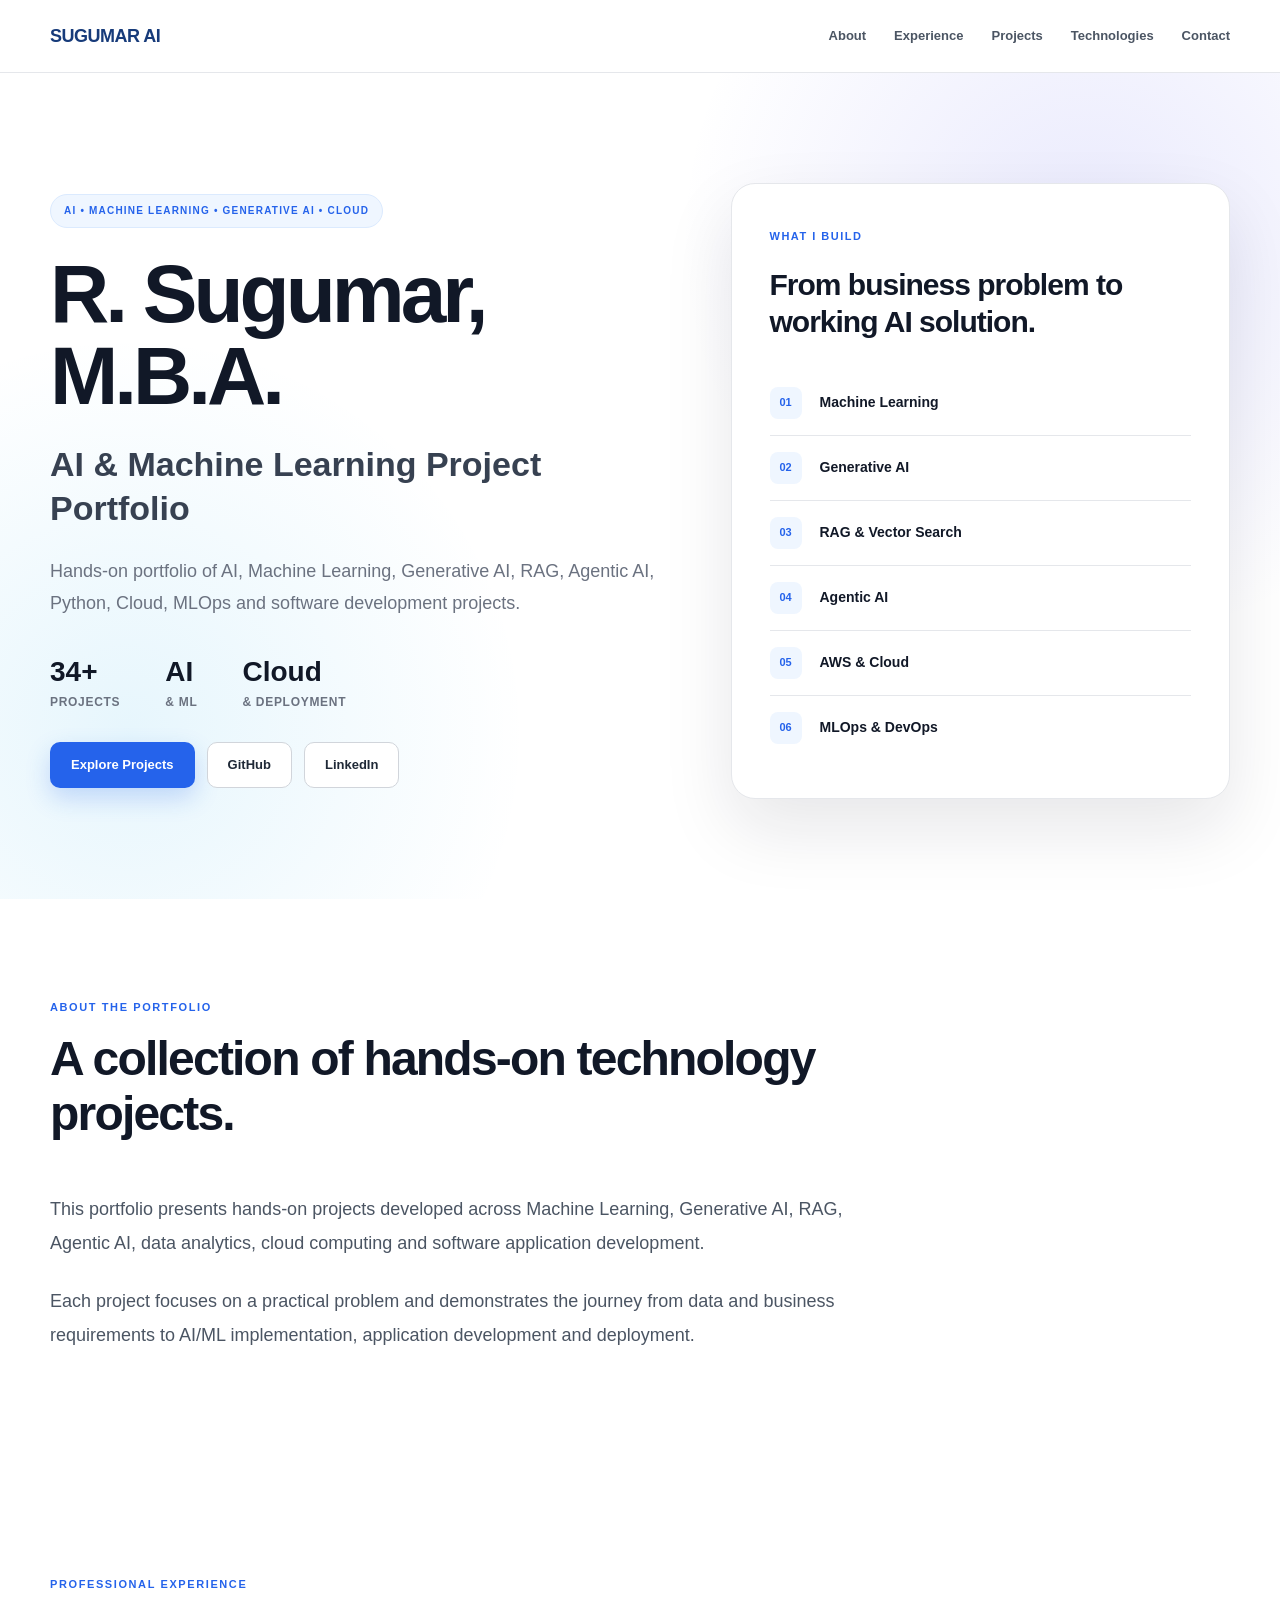
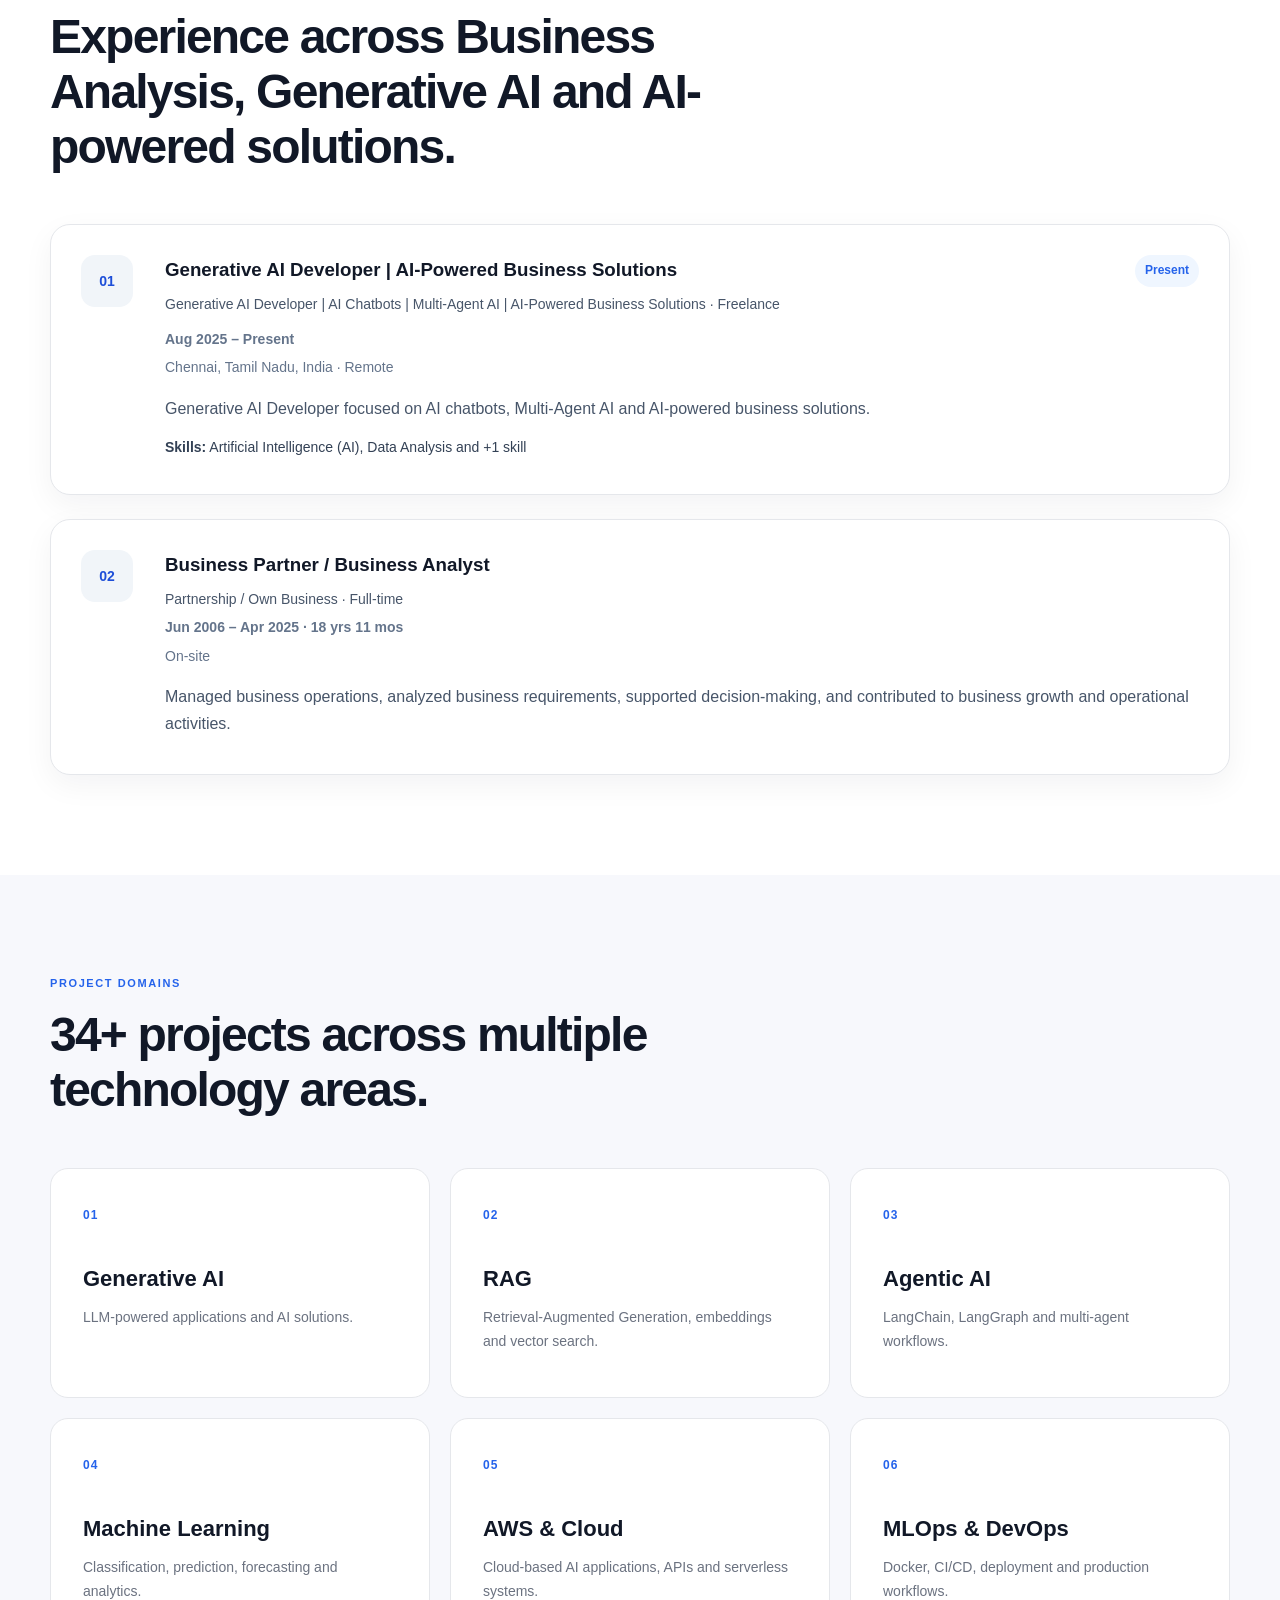
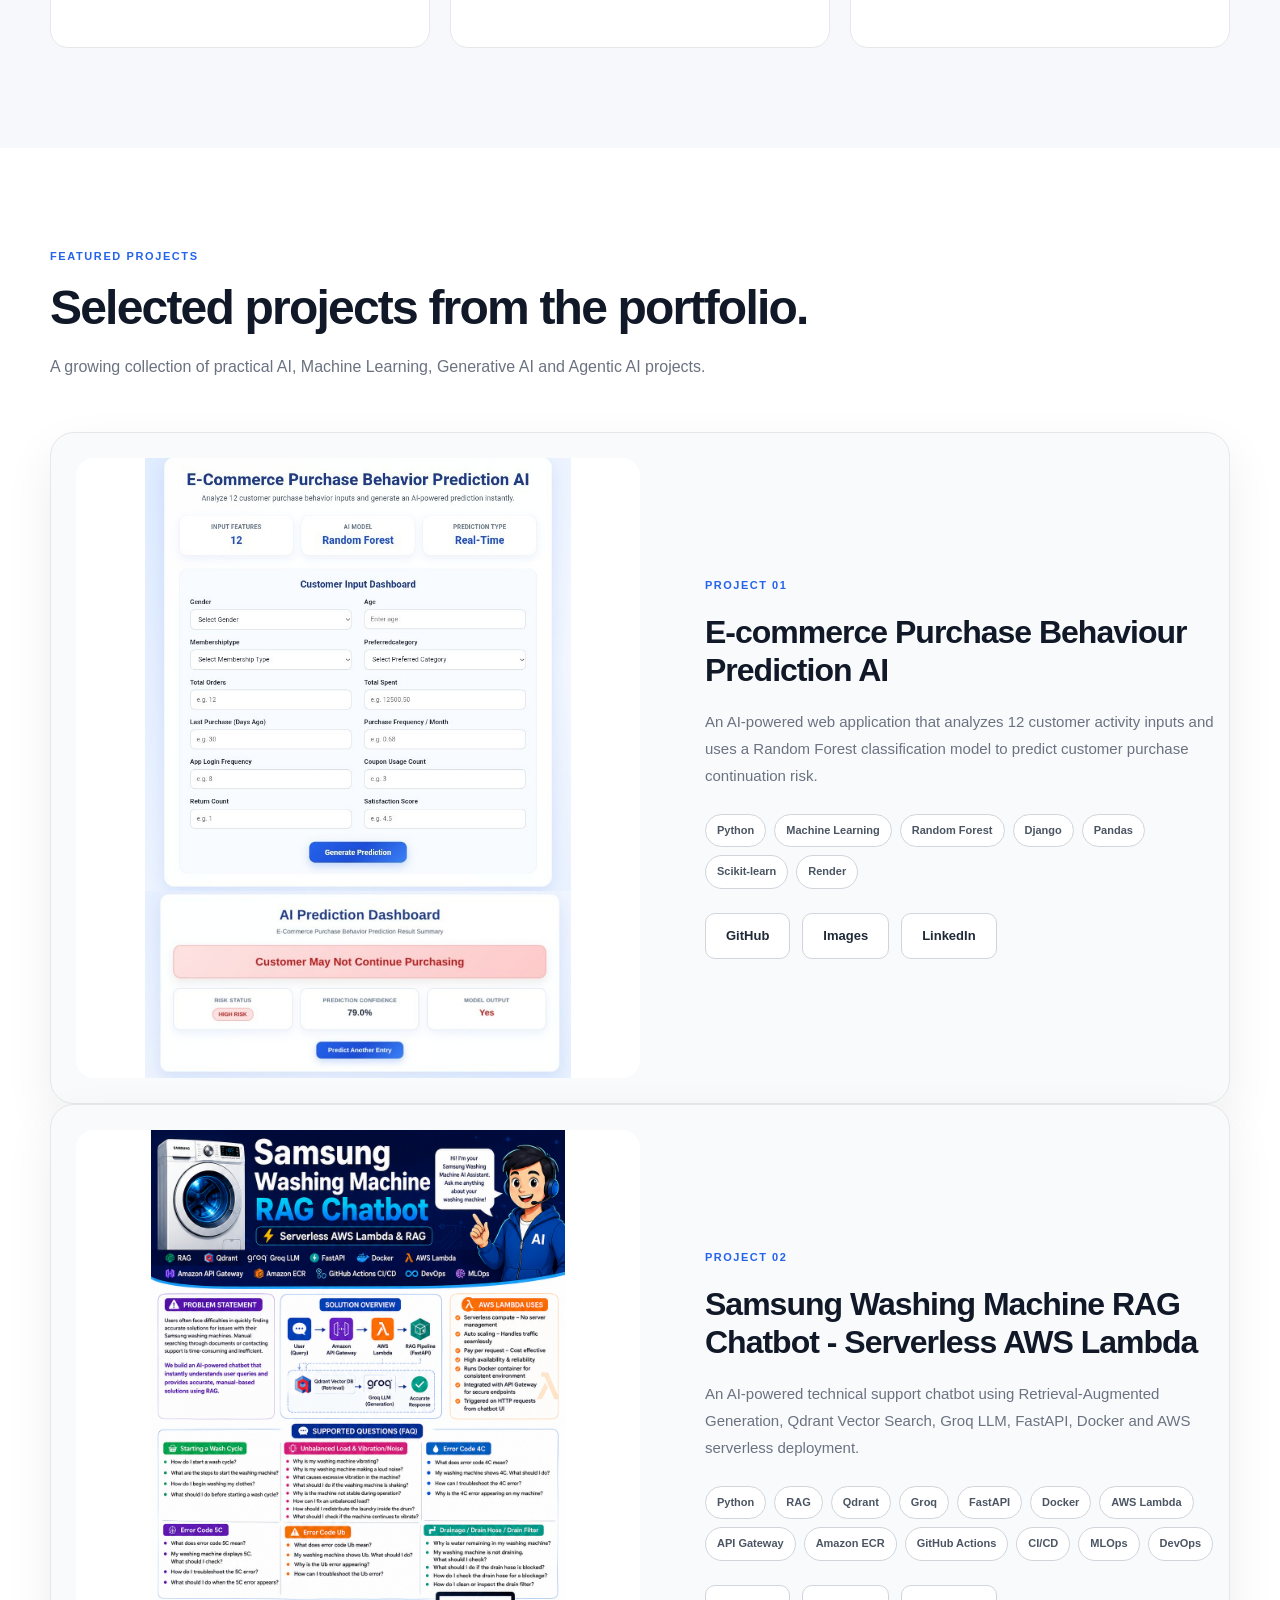
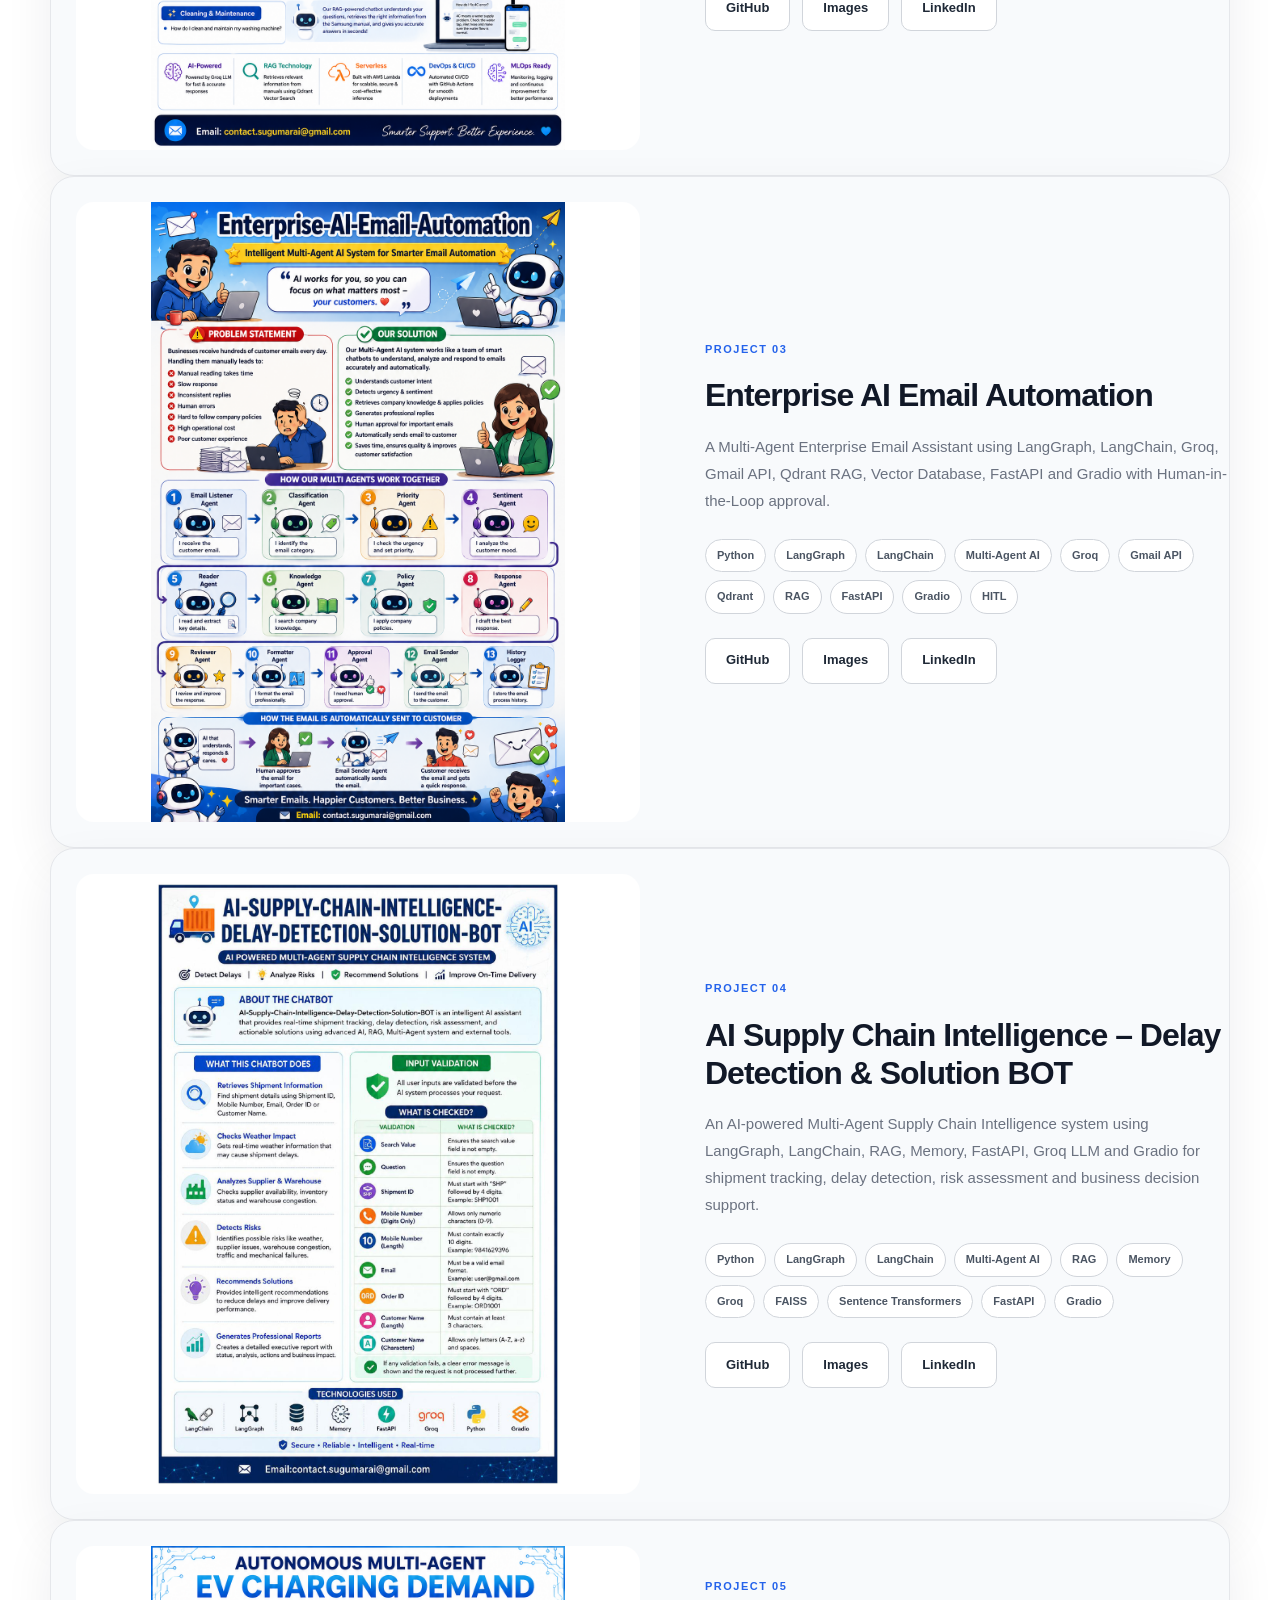
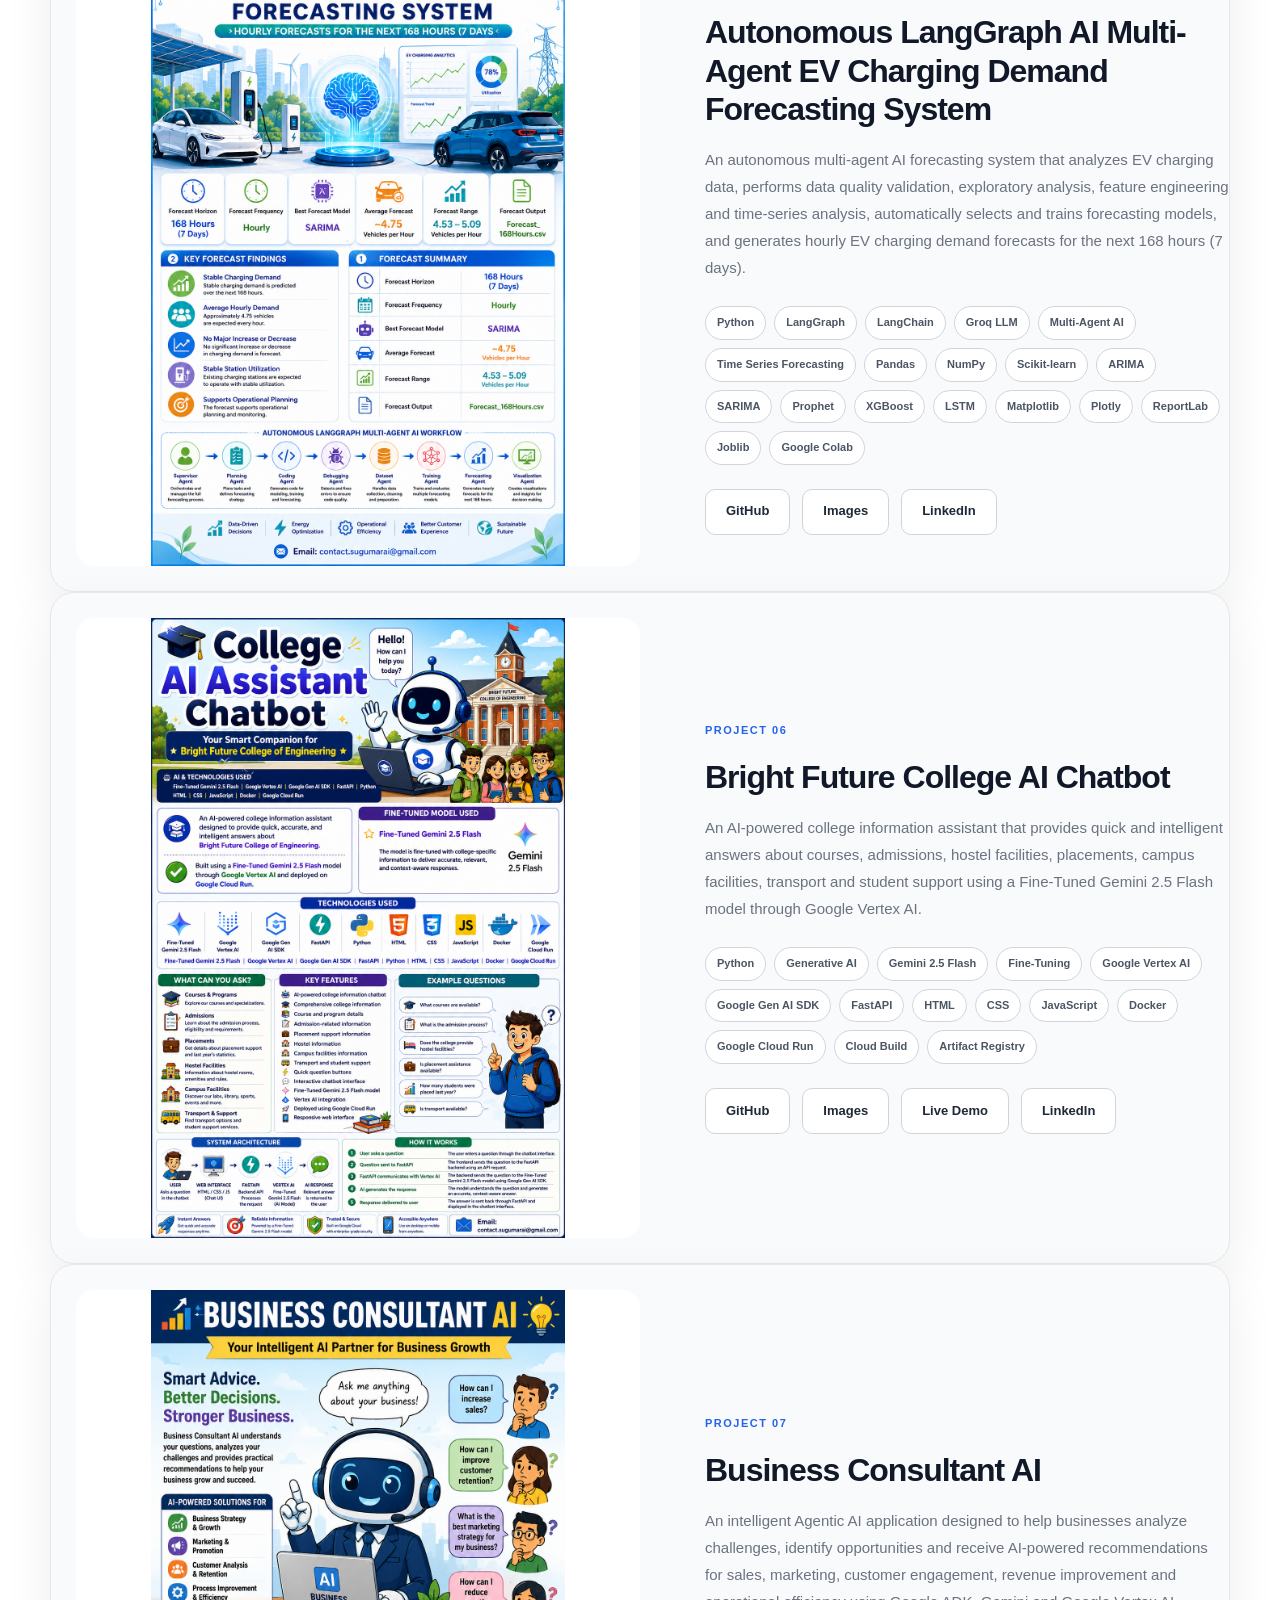
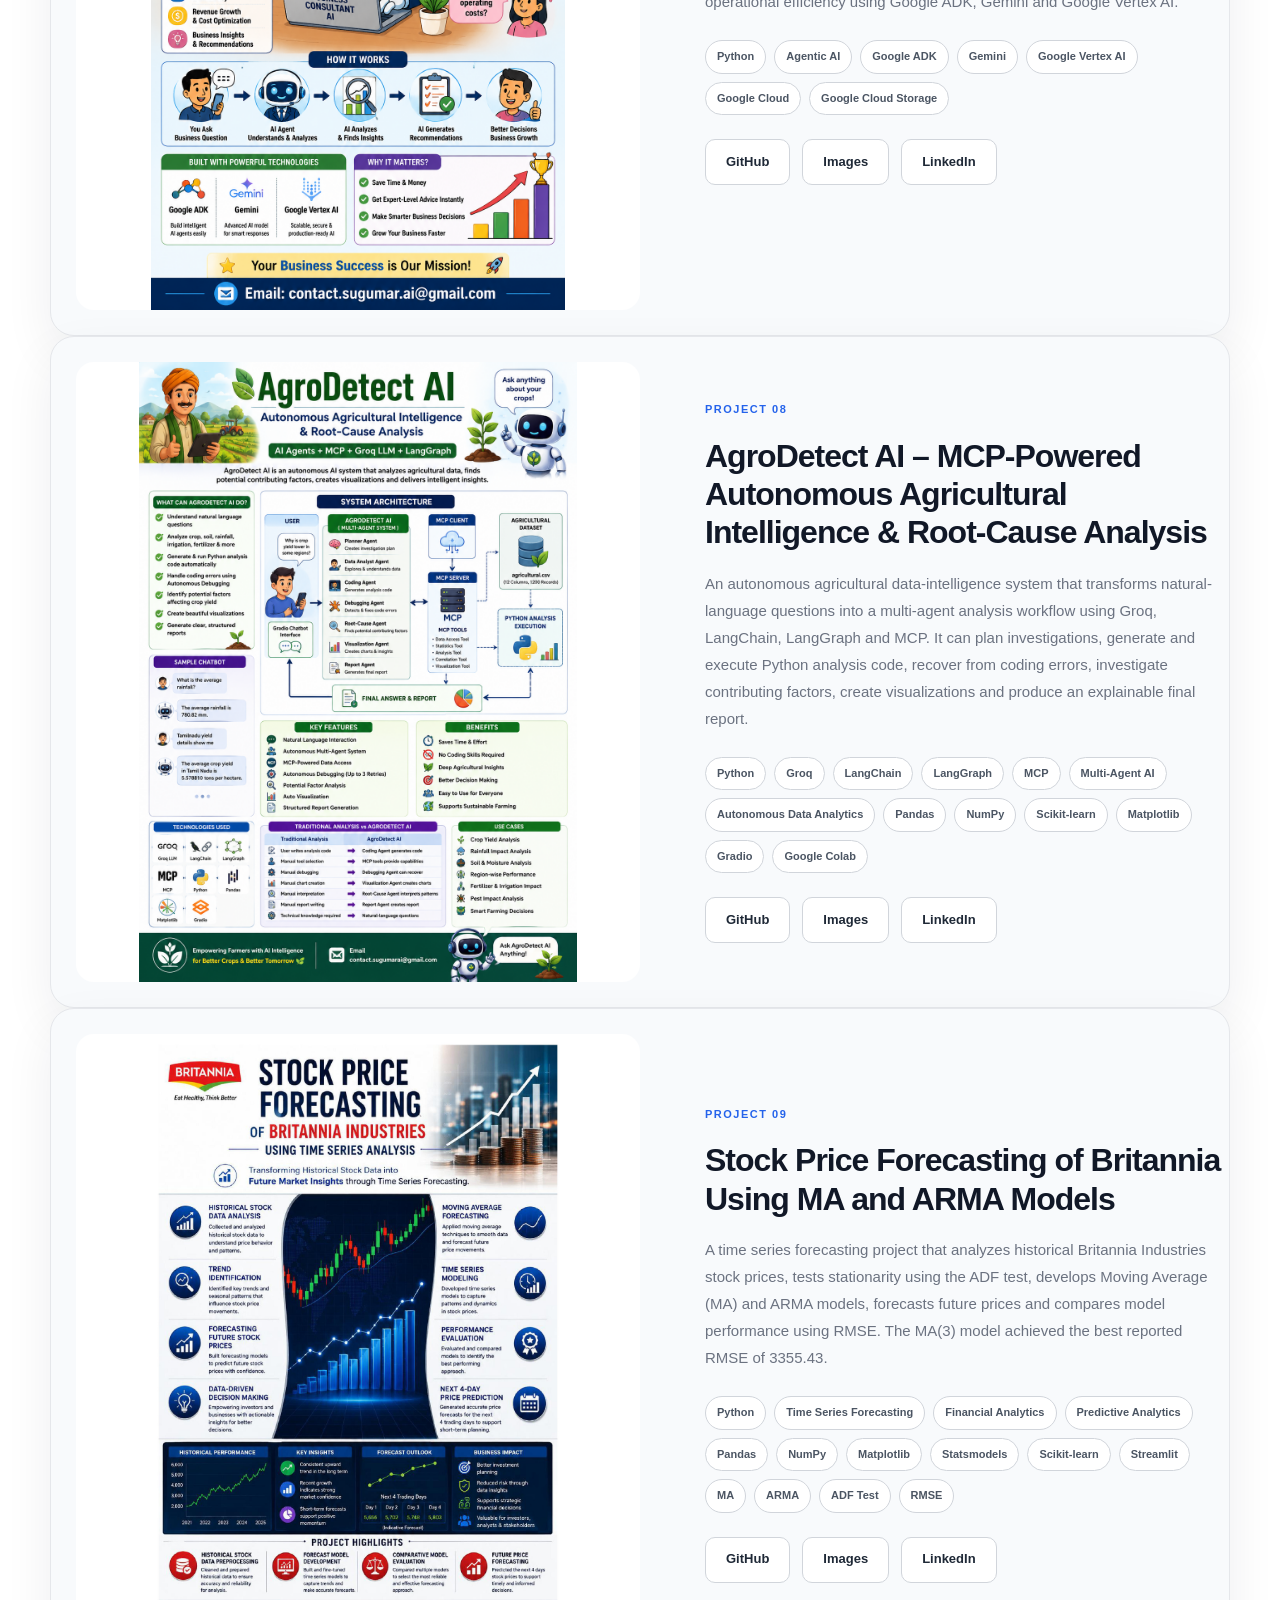
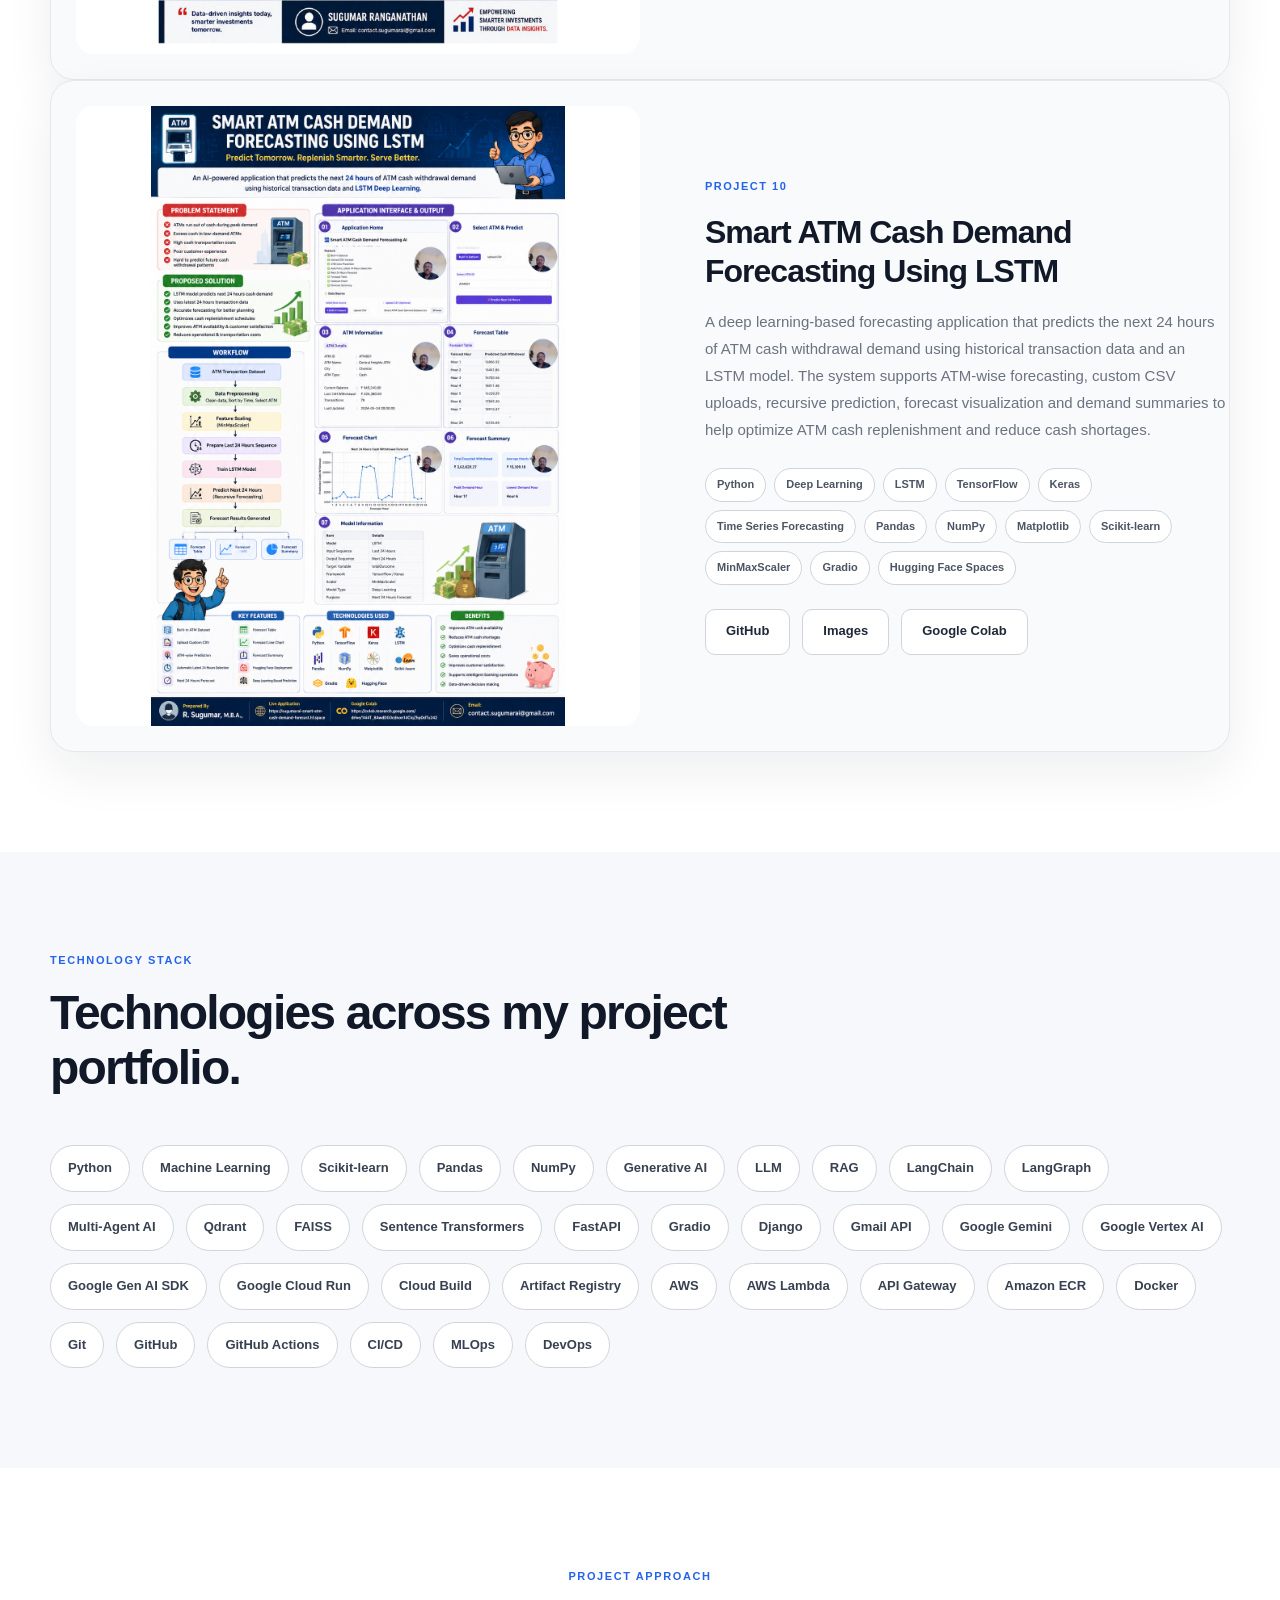
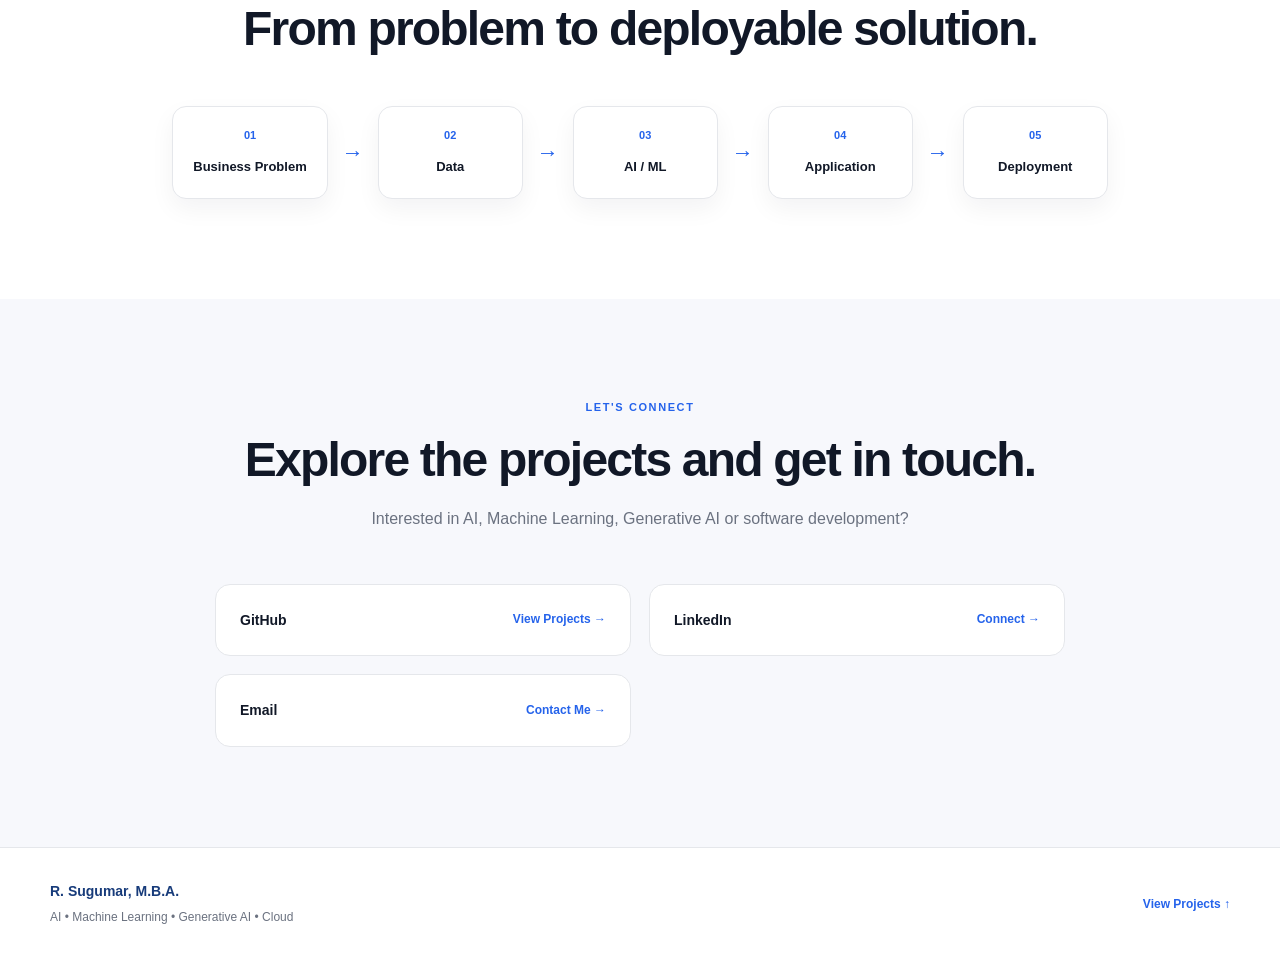
==== commit cf7b723c: "Update index.html" ====
--- a/index.html
+++ b/index.html
@@ -521,11 +521,11 @@
                         <div class="experience-content">
 
                             <h3>
-                                Business Analyst
+                                Business Partner / Business Analyst
                             </h3>
 
                             <p class="experience-type">
-                                Private Company · Full-time
+                                Partnership / Own Business · Full-time
                             </p>
 
                             <p class="experience-date">
@@ -536,6 +536,12 @@
                                 On-site
                             </p>
 
+                            <p class="experience-summary">
+                                Managed business operations, analyzed business requirements,
+                                supported decision-making, and contributed to business growth
+                                and operational activities.
+                            </p>
+
                         </div>
 
                     </div>
@@ -545,7 +551,6 @@
             </div>
 
         </section>
-
 
         <!-- =========================================
              PROJECT DOMAINS
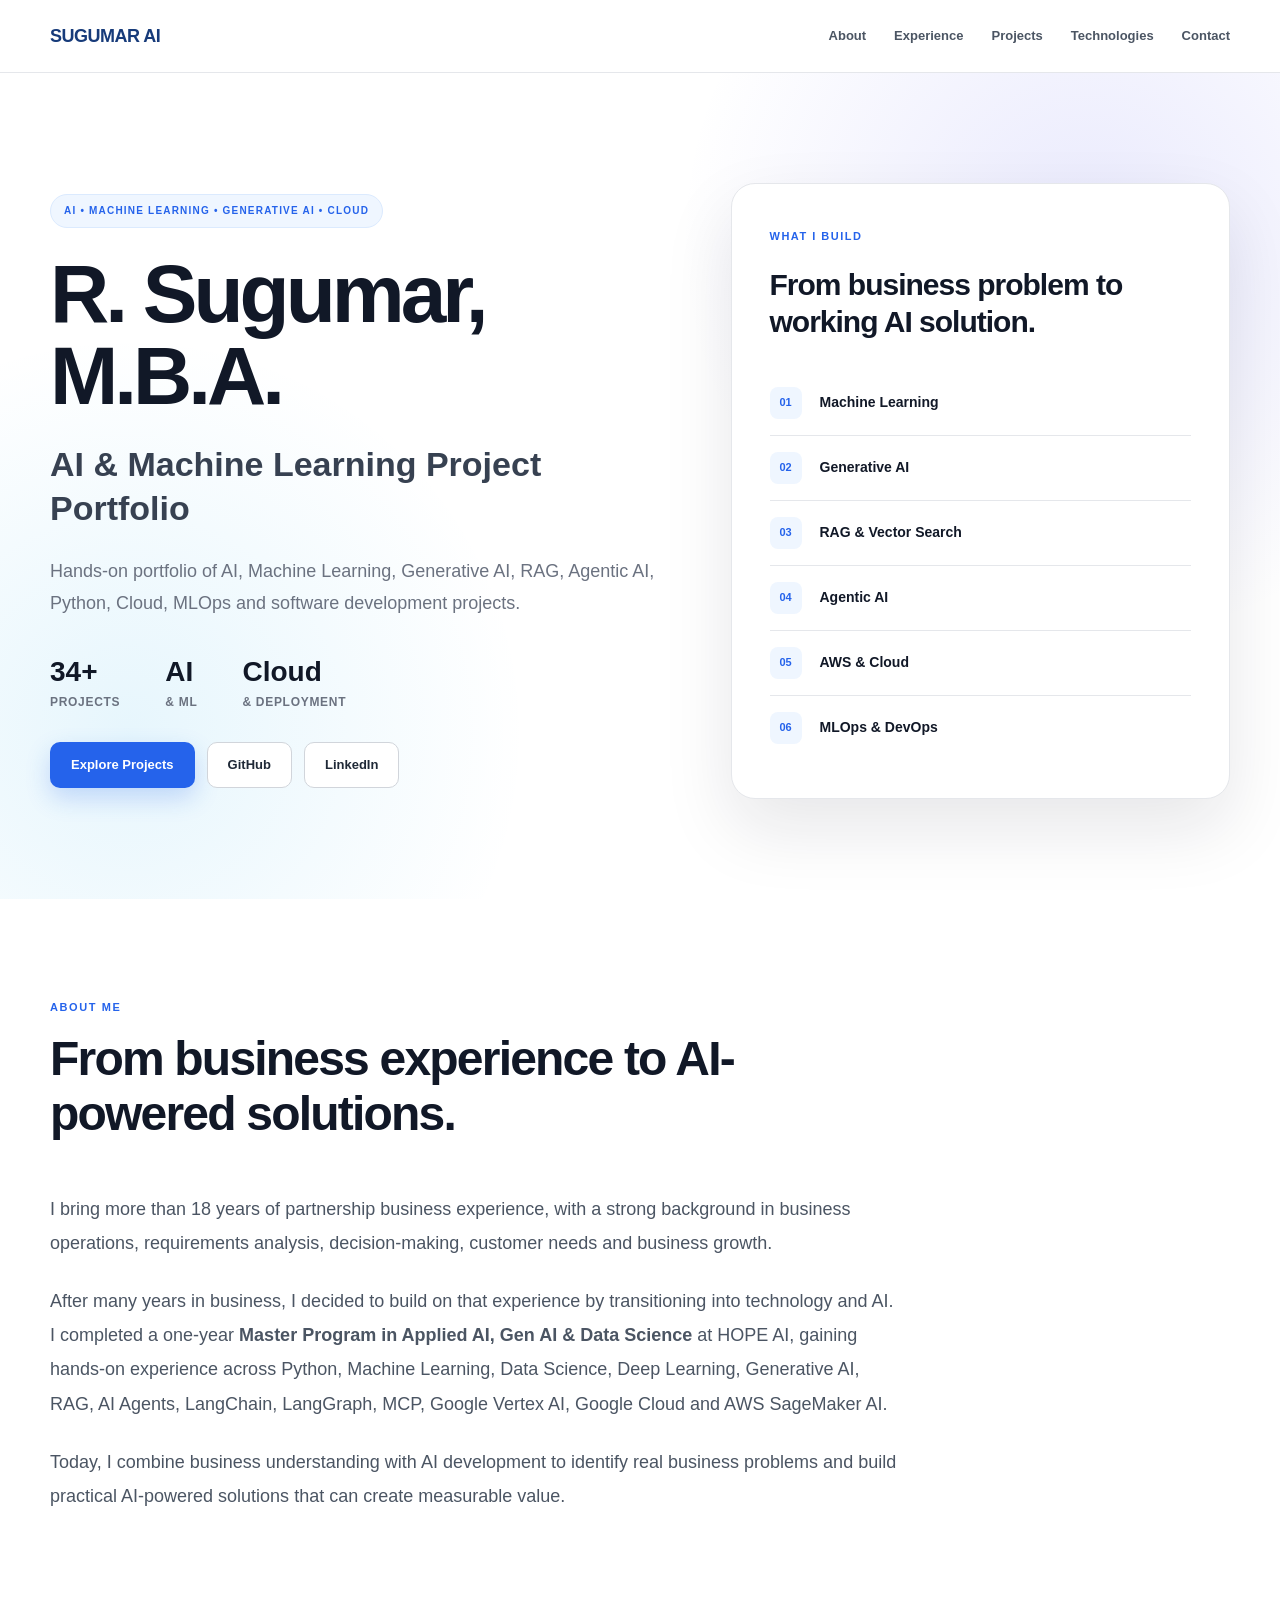
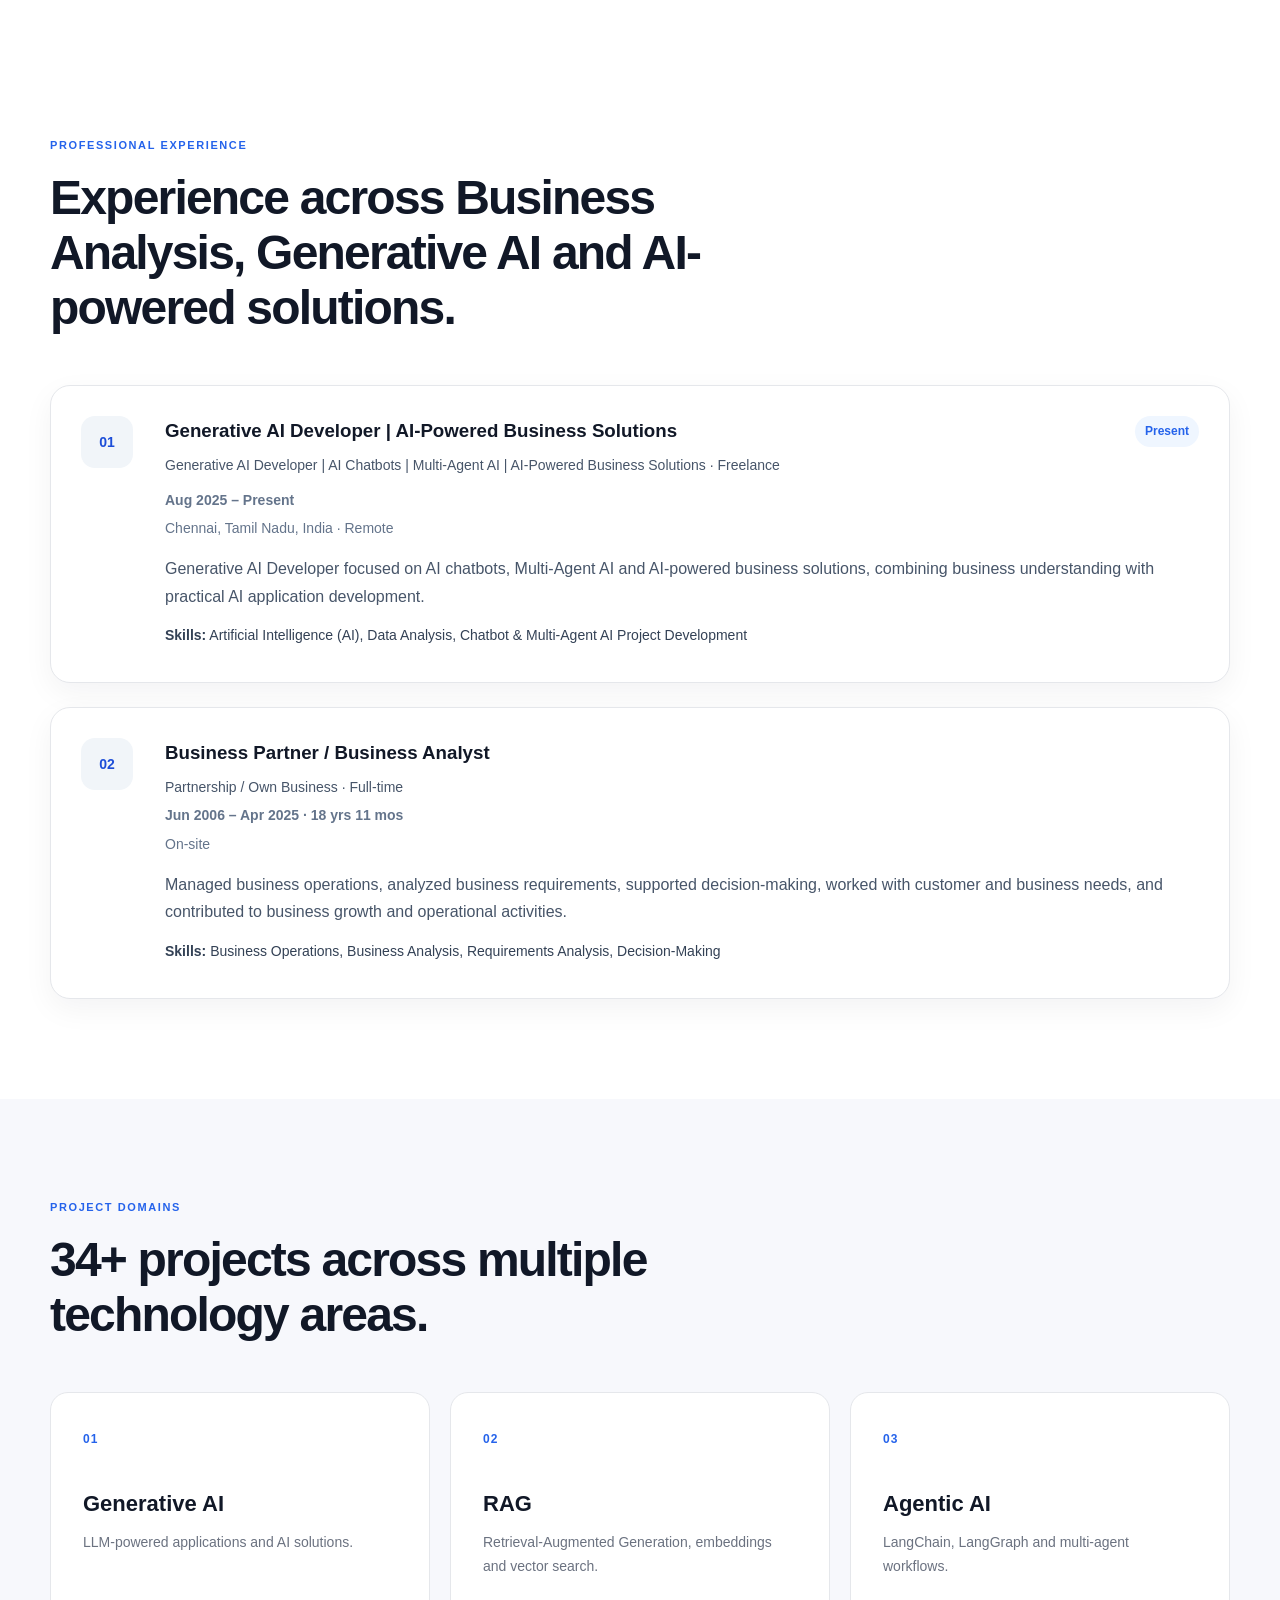
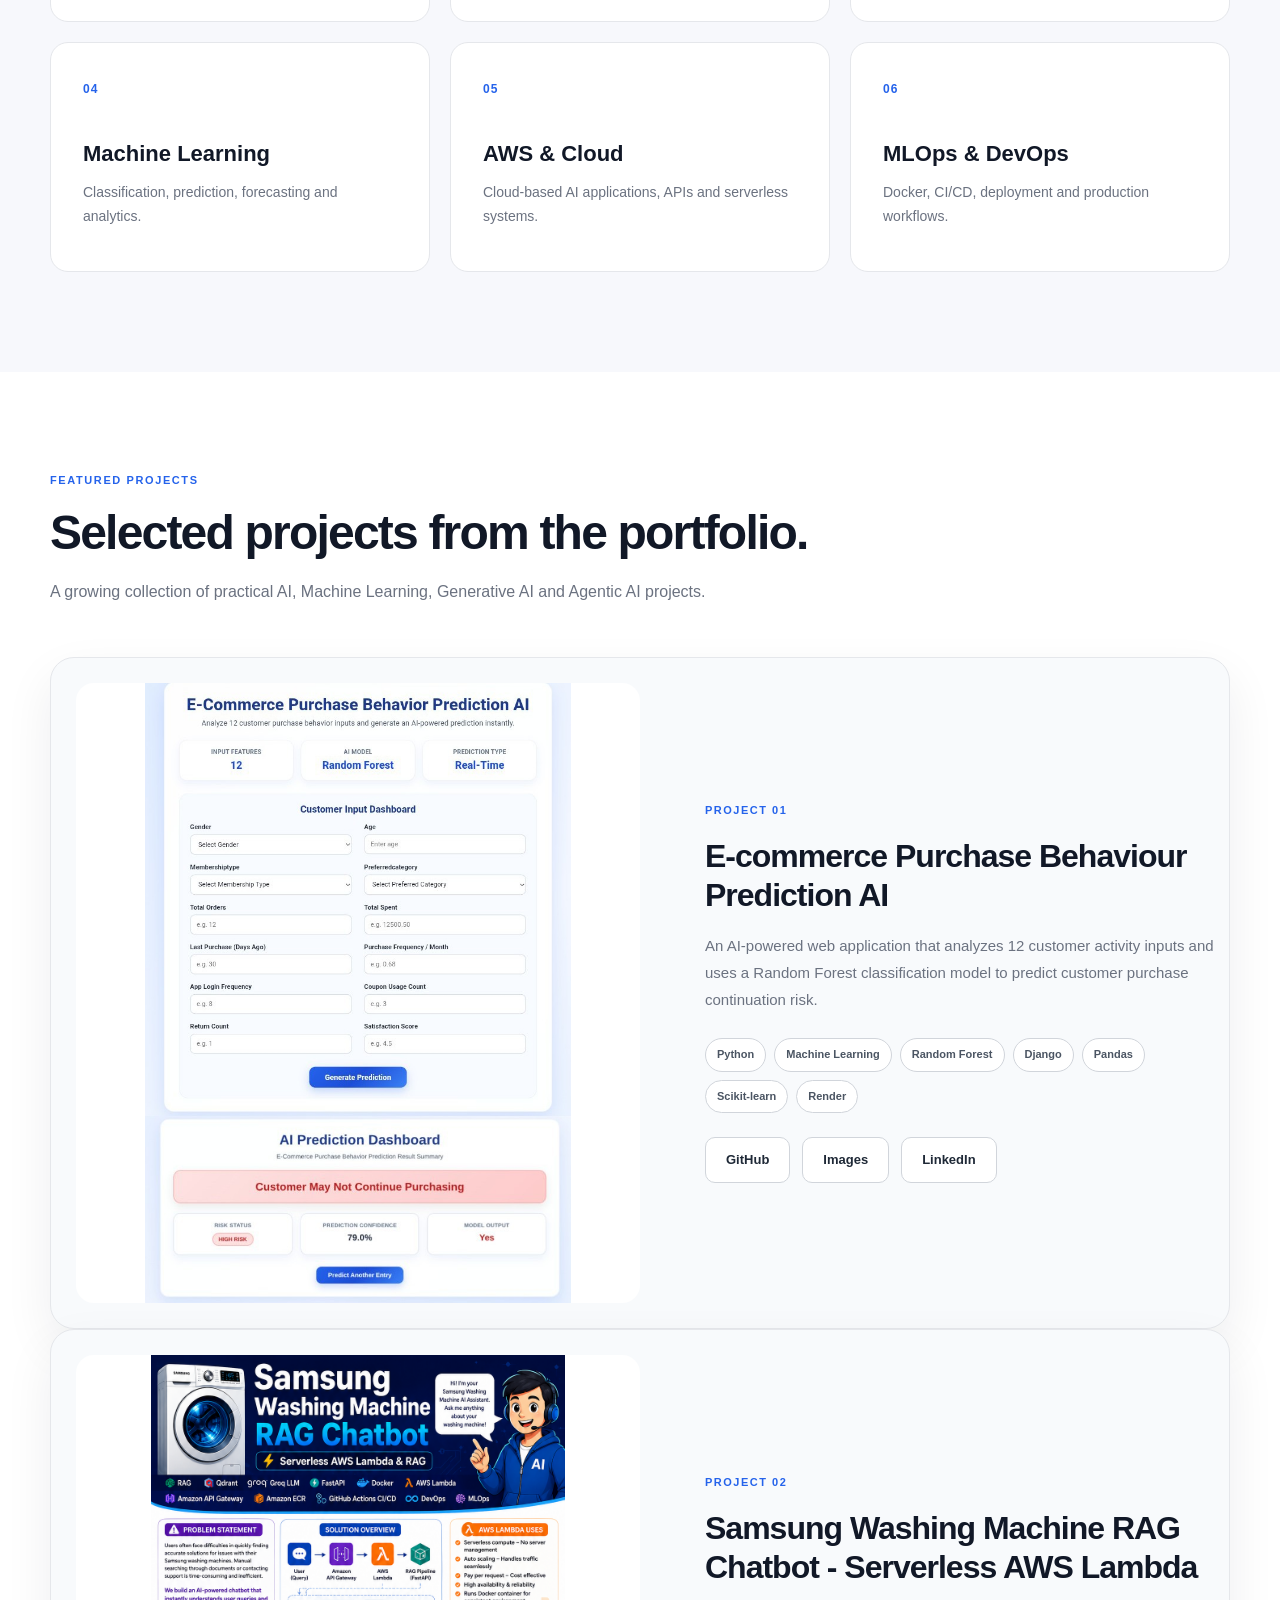
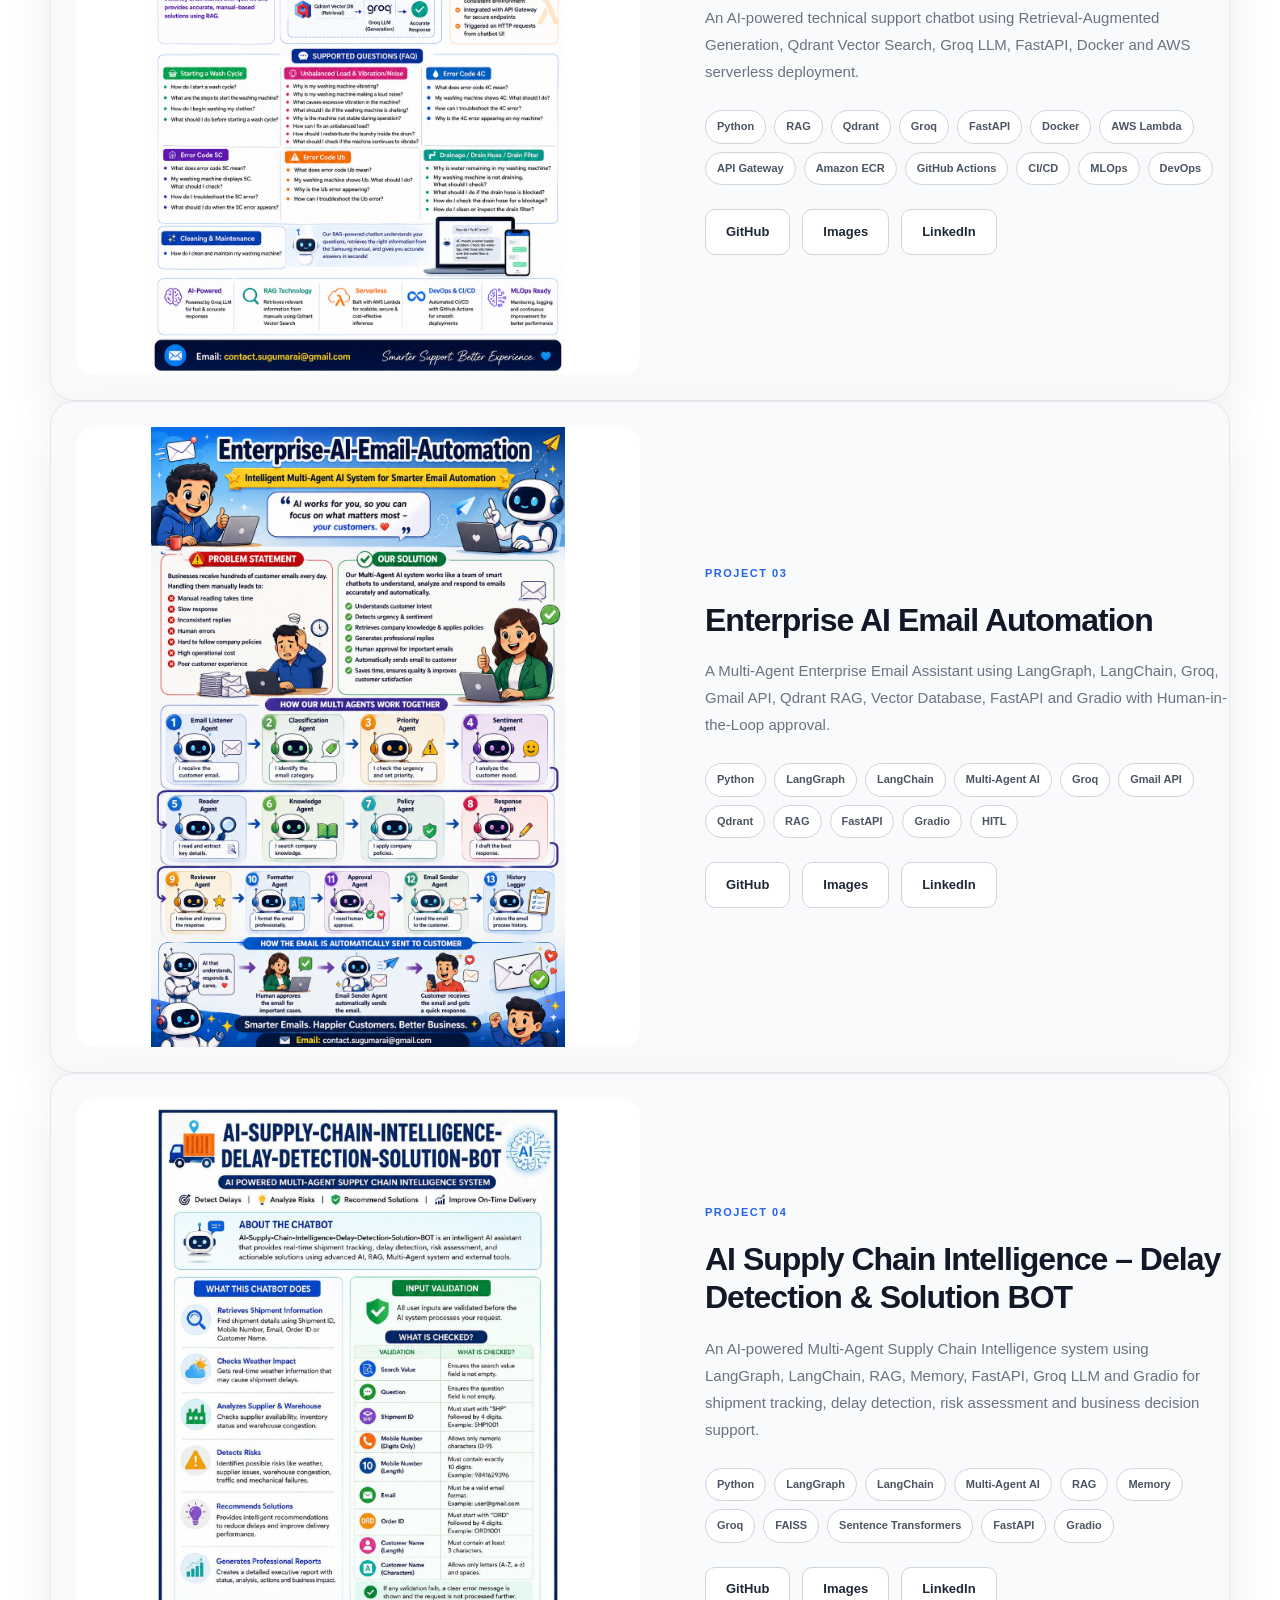
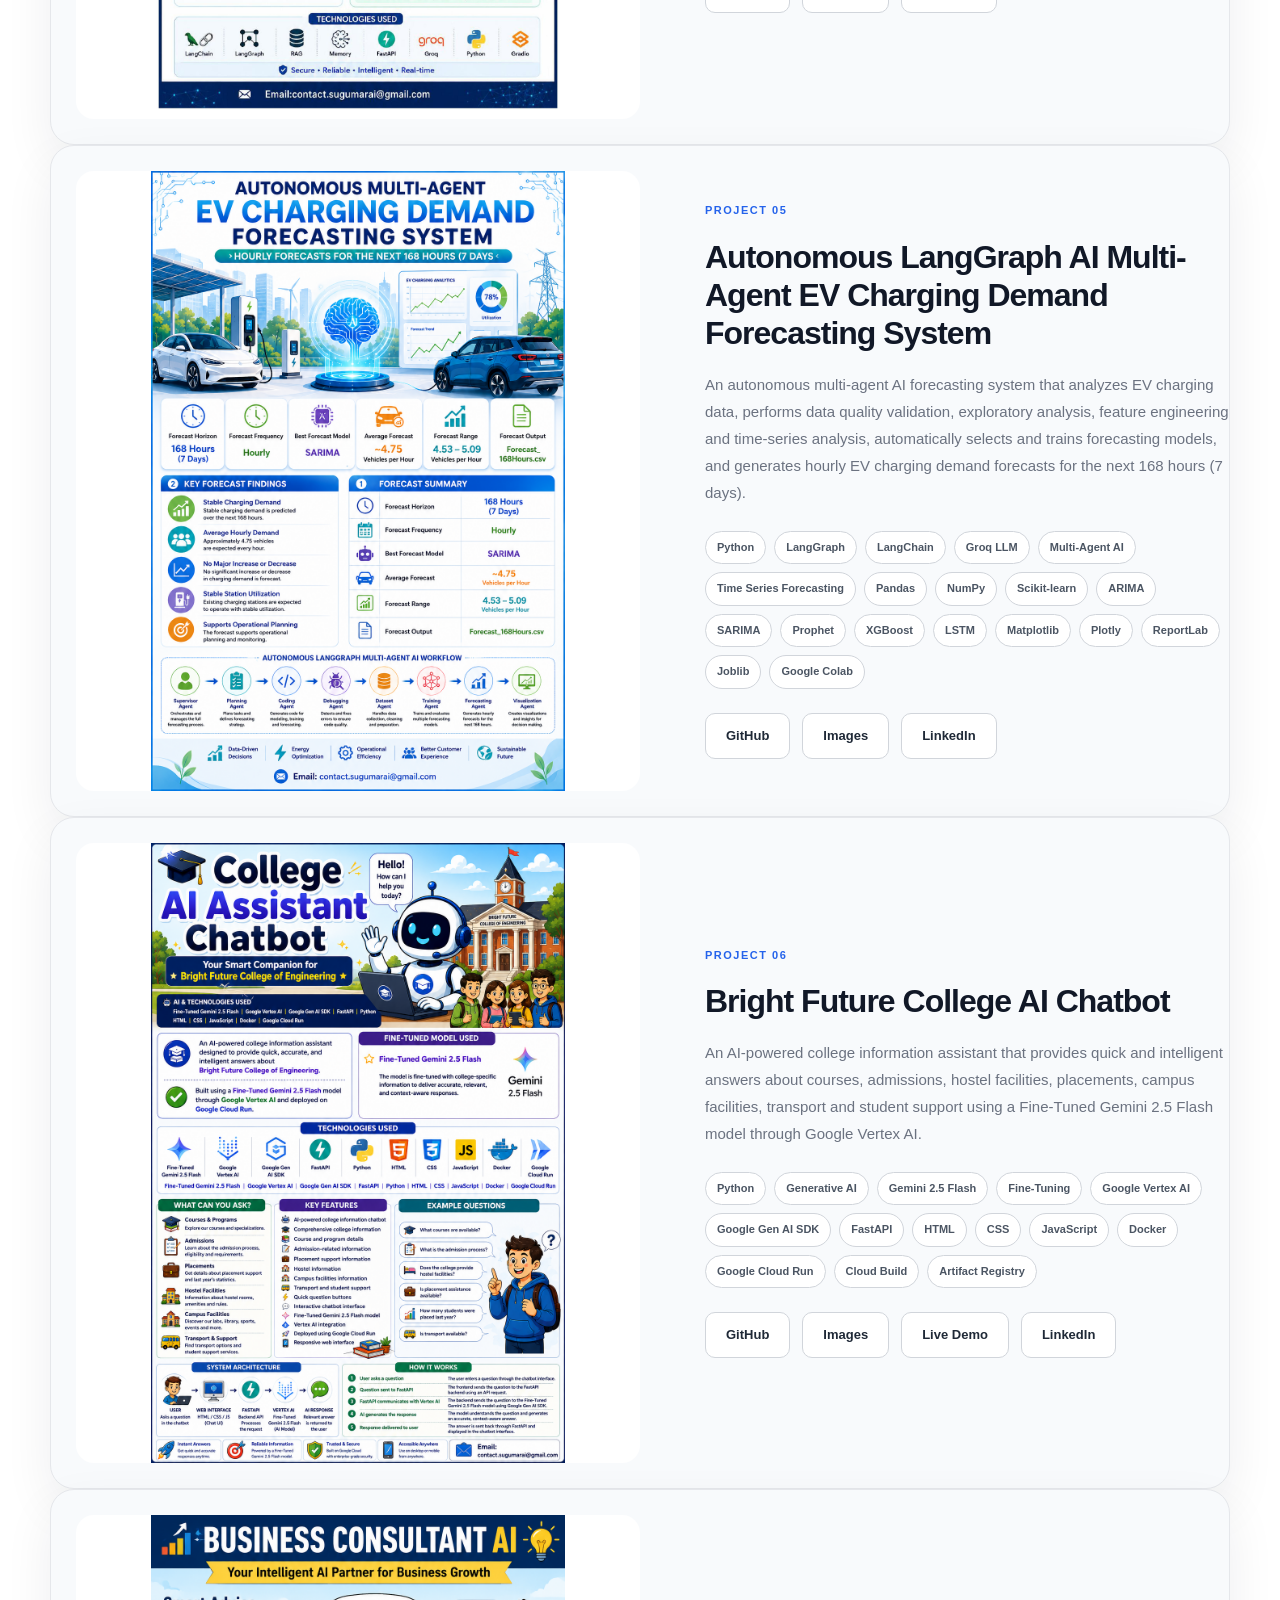
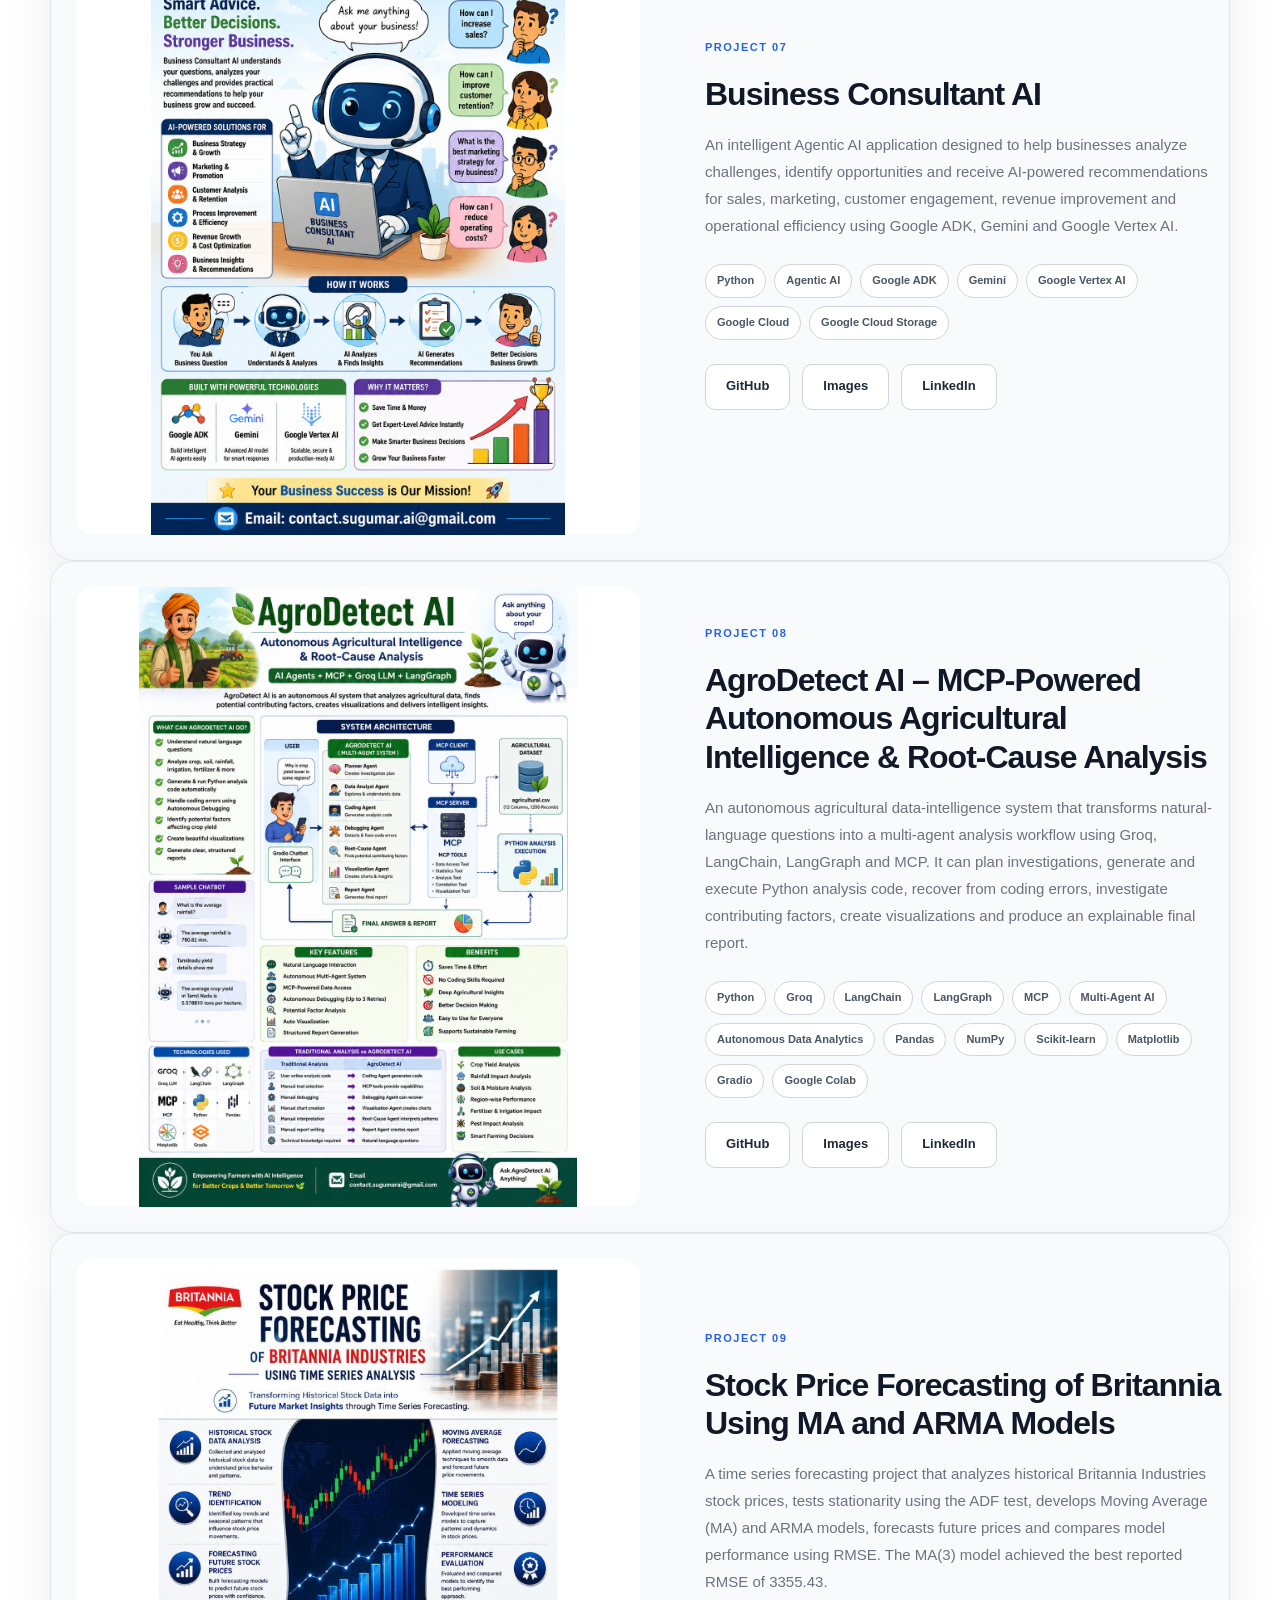
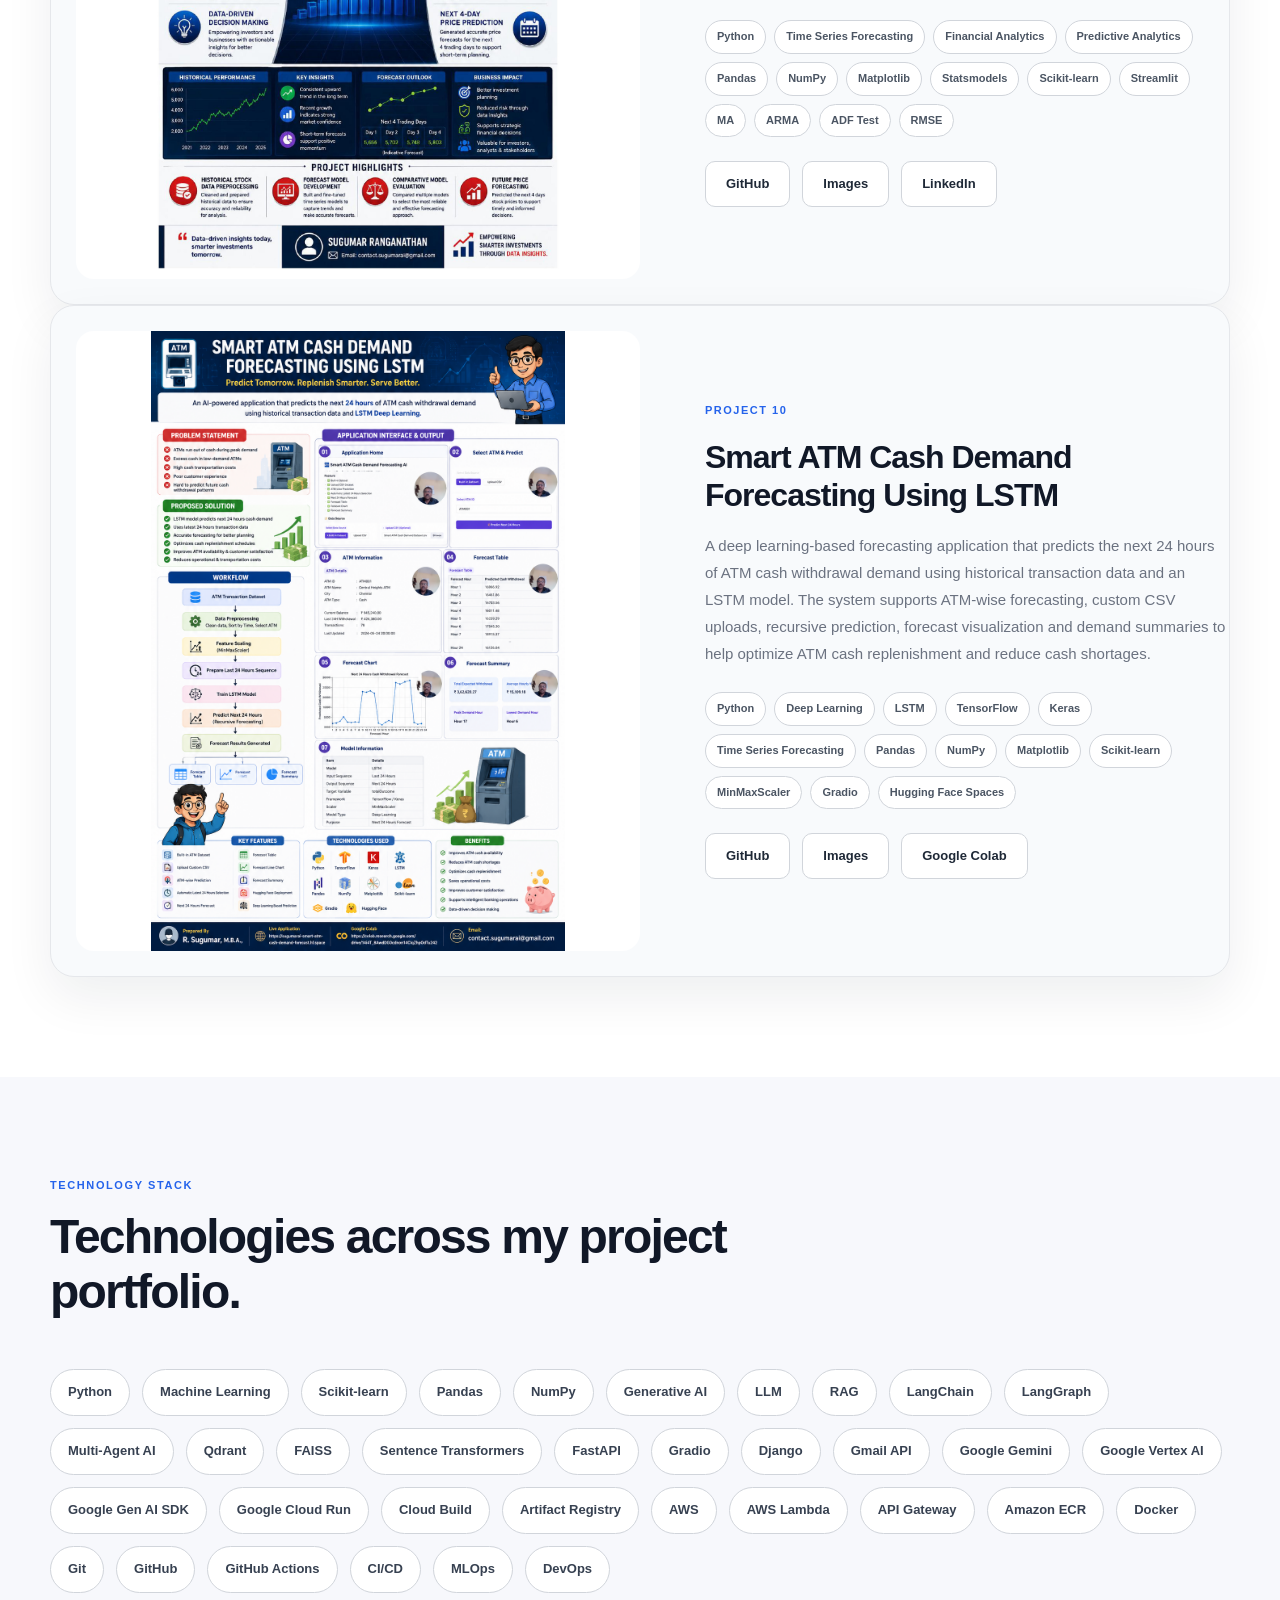
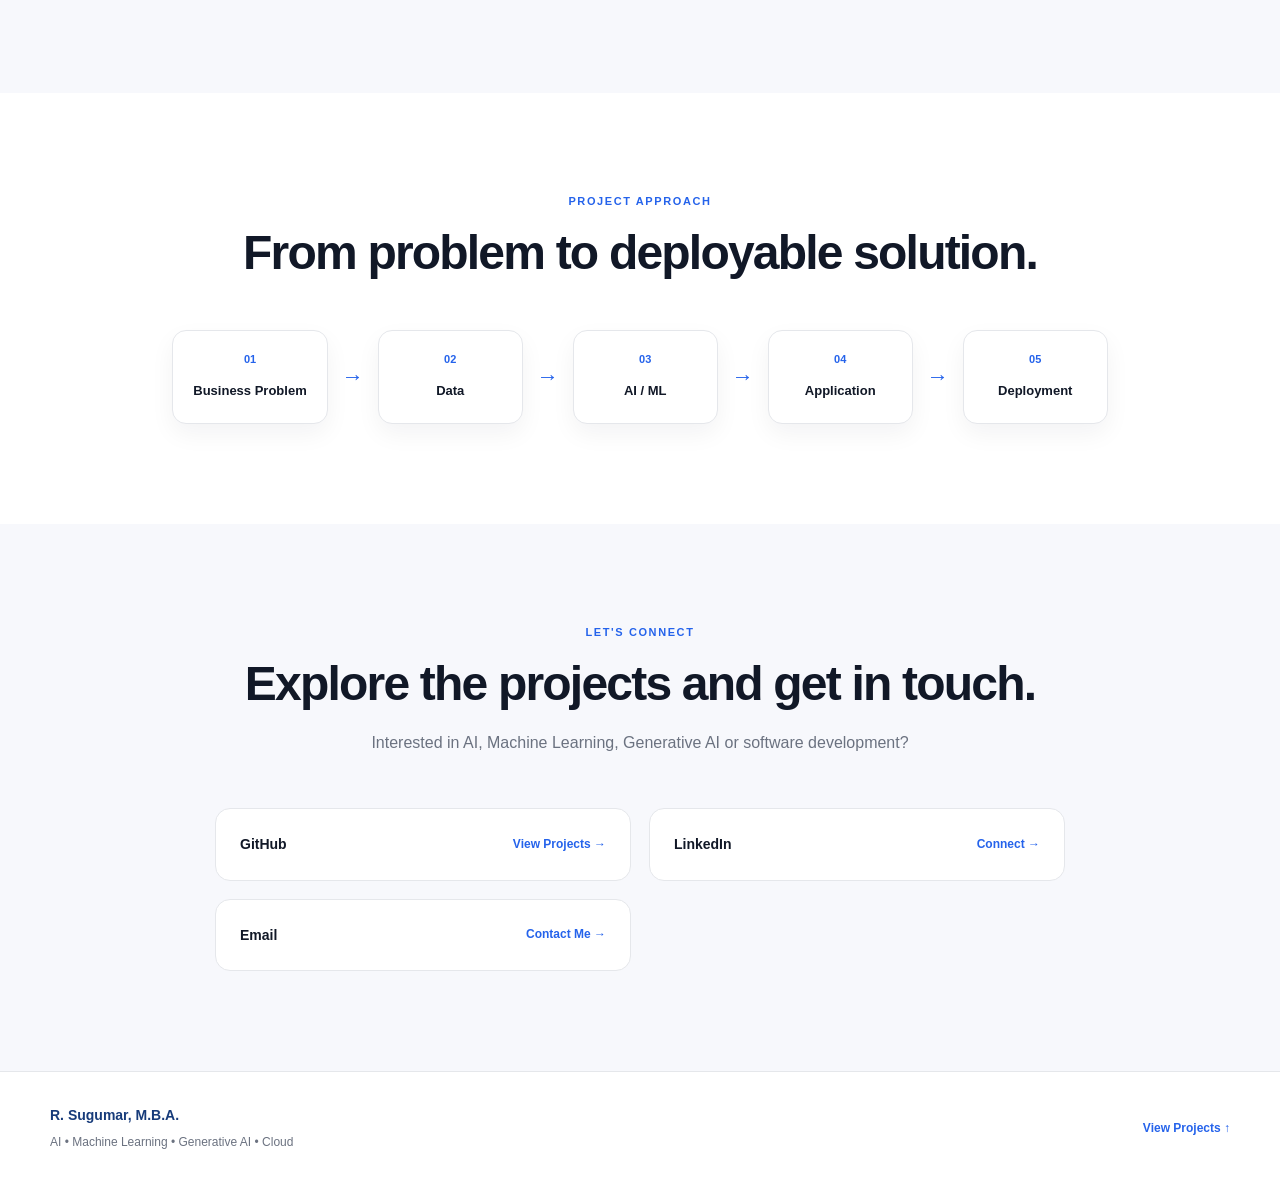
==== commit 0656b32e: "Update index.html" ====
--- a/index.html
+++ b/index.html
@@ -397,12 +397,12 @@
                 <div class="section-heading">
 
                     <span>
-                        ABOUT THE PORTFOLIO
+                        ABOUT ME
                     </span>
 
                     <h2>
-                        A collection of
-                        hands-on technology projects.
+                        From business experience
+                        to AI-powered solutions.
                     </h2>
 
                 </div>
@@ -411,19 +411,30 @@
                 <div class="about-content">
 
                     <p>
-                        This portfolio presents hands-on projects
-                        developed across Machine Learning,
-                        Generative AI, RAG, Agentic AI, data
-                        analytics, cloud computing and software
-                        application development.
+                        I bring more than 18 years of partnership business
+                        experience, with a strong background in business
+                        operations, requirements analysis, decision-making,
+                        customer needs and business growth.
                     </p>
 
 
                     <p>
-                        Each project focuses on a practical problem
-                        and demonstrates the journey from data and
-                        business requirements to AI/ML implementation,
-                        application development and deployment.
+                        After many years in business, I decided to build on
+                        that experience by transitioning into technology and
+                        AI. I completed a one-year
+                        <strong>Master Program in Applied AI, Gen AI &amp; Data Science</strong>
+                        at HOPE AI, gaining hands-on experience across
+                        Python, Machine Learning, Data Science, Deep Learning,
+                        Generative AI, RAG, AI Agents, LangChain, LangGraph,
+                        MCP, Google Vertex AI, Google Cloud and AWS SageMaker AI.
+                    </p>
+
+
+                    <p>
+                        Today, I combine business understanding with AI
+                        development to identify real business problems and
+                        build practical AI-powered solutions that can create
+                        measurable value.
                     </p>
 
                 </div>
@@ -499,12 +510,15 @@
 
                             <p class="experience-summary">
                                 Generative AI Developer focused on AI chatbots,
-                                Multi-Agent AI and AI-powered business solutions.
+                                Multi-Agent AI and AI-powered business solutions,
+                                combining business understanding with practical
+                                AI application development.
                             </p>
 
                             <p class="experience-skills">
                                 <strong>Skills:</strong>
-                                Artificial Intelligence (AI), Data Analysis and +1 skill
+                                Artificial Intelligence (AI), Data Analysis,
+                                Chatbot &amp; Multi-Agent AI Project Development
                             </p>
 
                         </div>
@@ -537,9 +551,16 @@
                             </p>
 
                             <p class="experience-summary">
-                                Managed business operations, analyzed business requirements,
-                                supported decision-making, and contributed to business growth
-                                and operational activities.
+                                Managed business operations, analyzed business
+                                requirements, supported decision-making, worked
+                                with customer and business needs, and contributed
+                                to business growth and operational activities.
+                            </p>
+
+                            <p class="experience-skills">
+                                <strong>Skills:</strong>
+                                Business Operations, Business Analysis,
+                                Requirements Analysis, Decision-Making
                             </p>
 
                         </div>
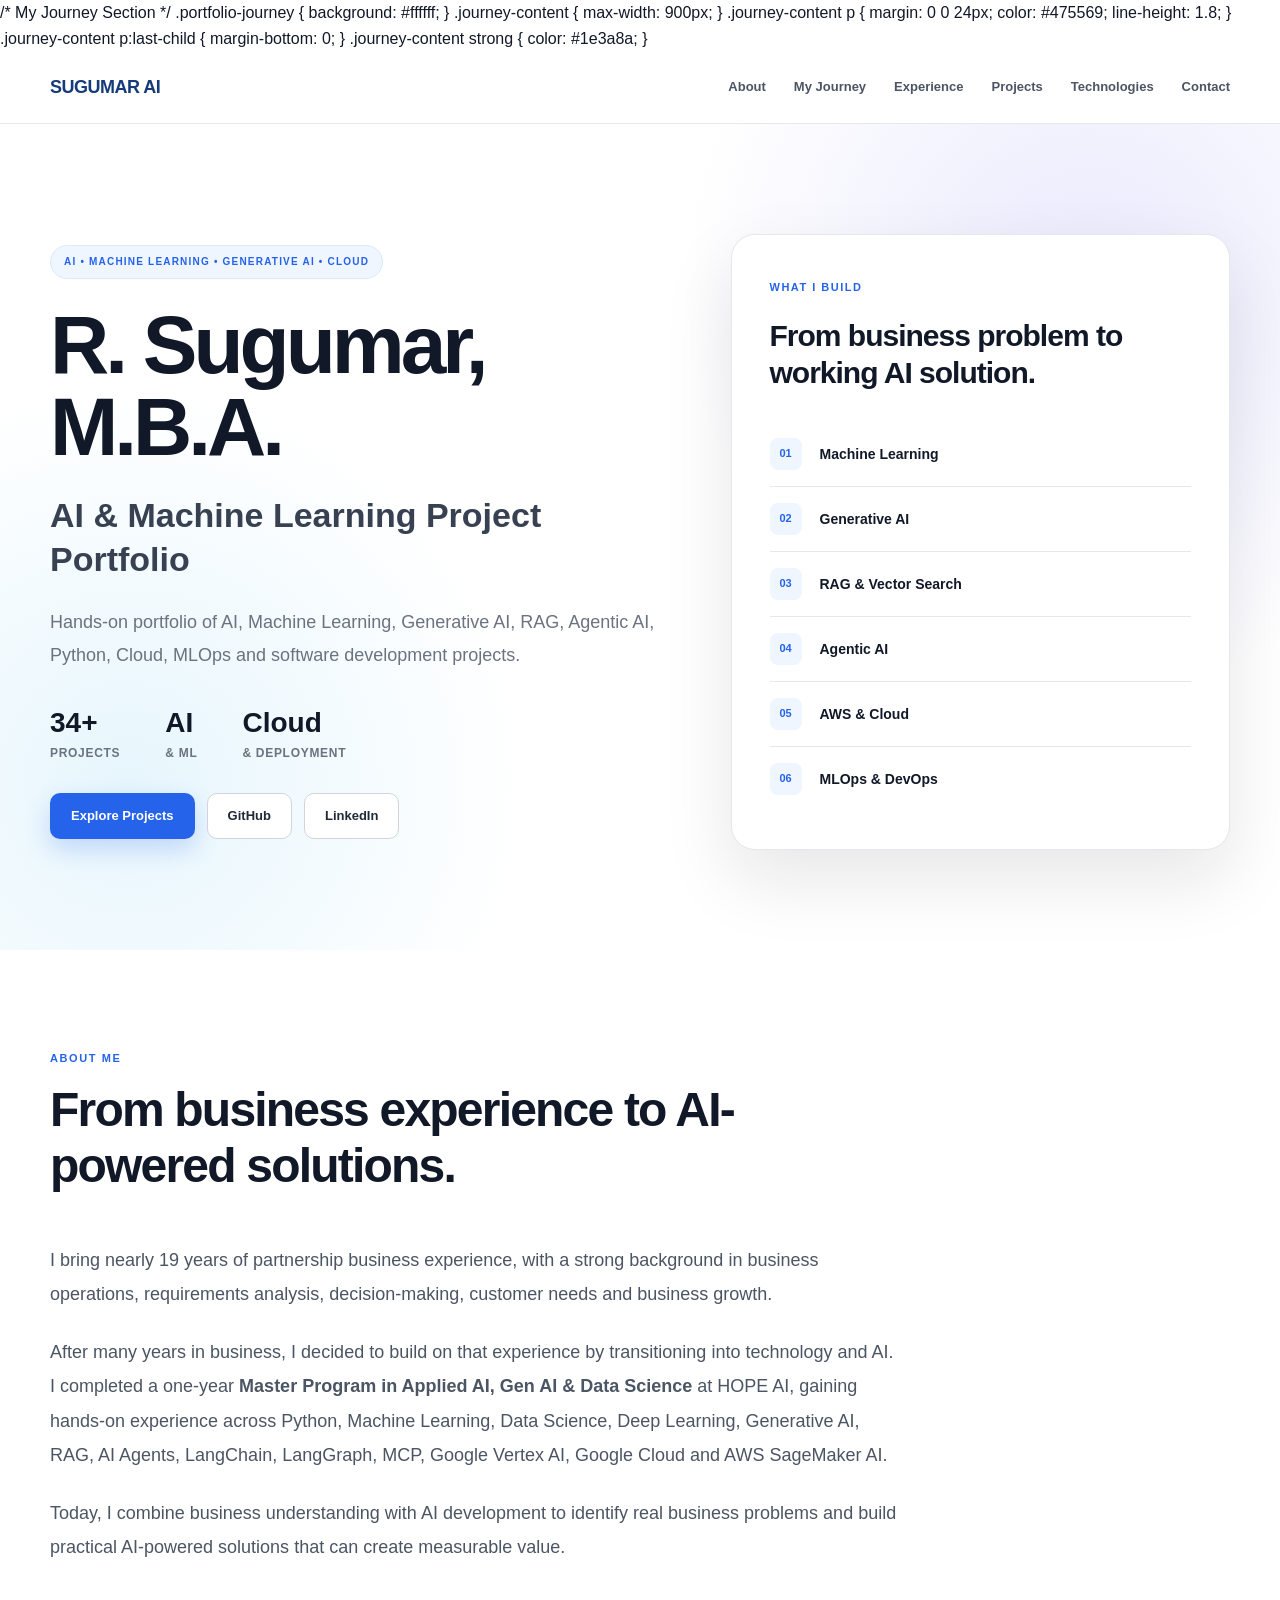
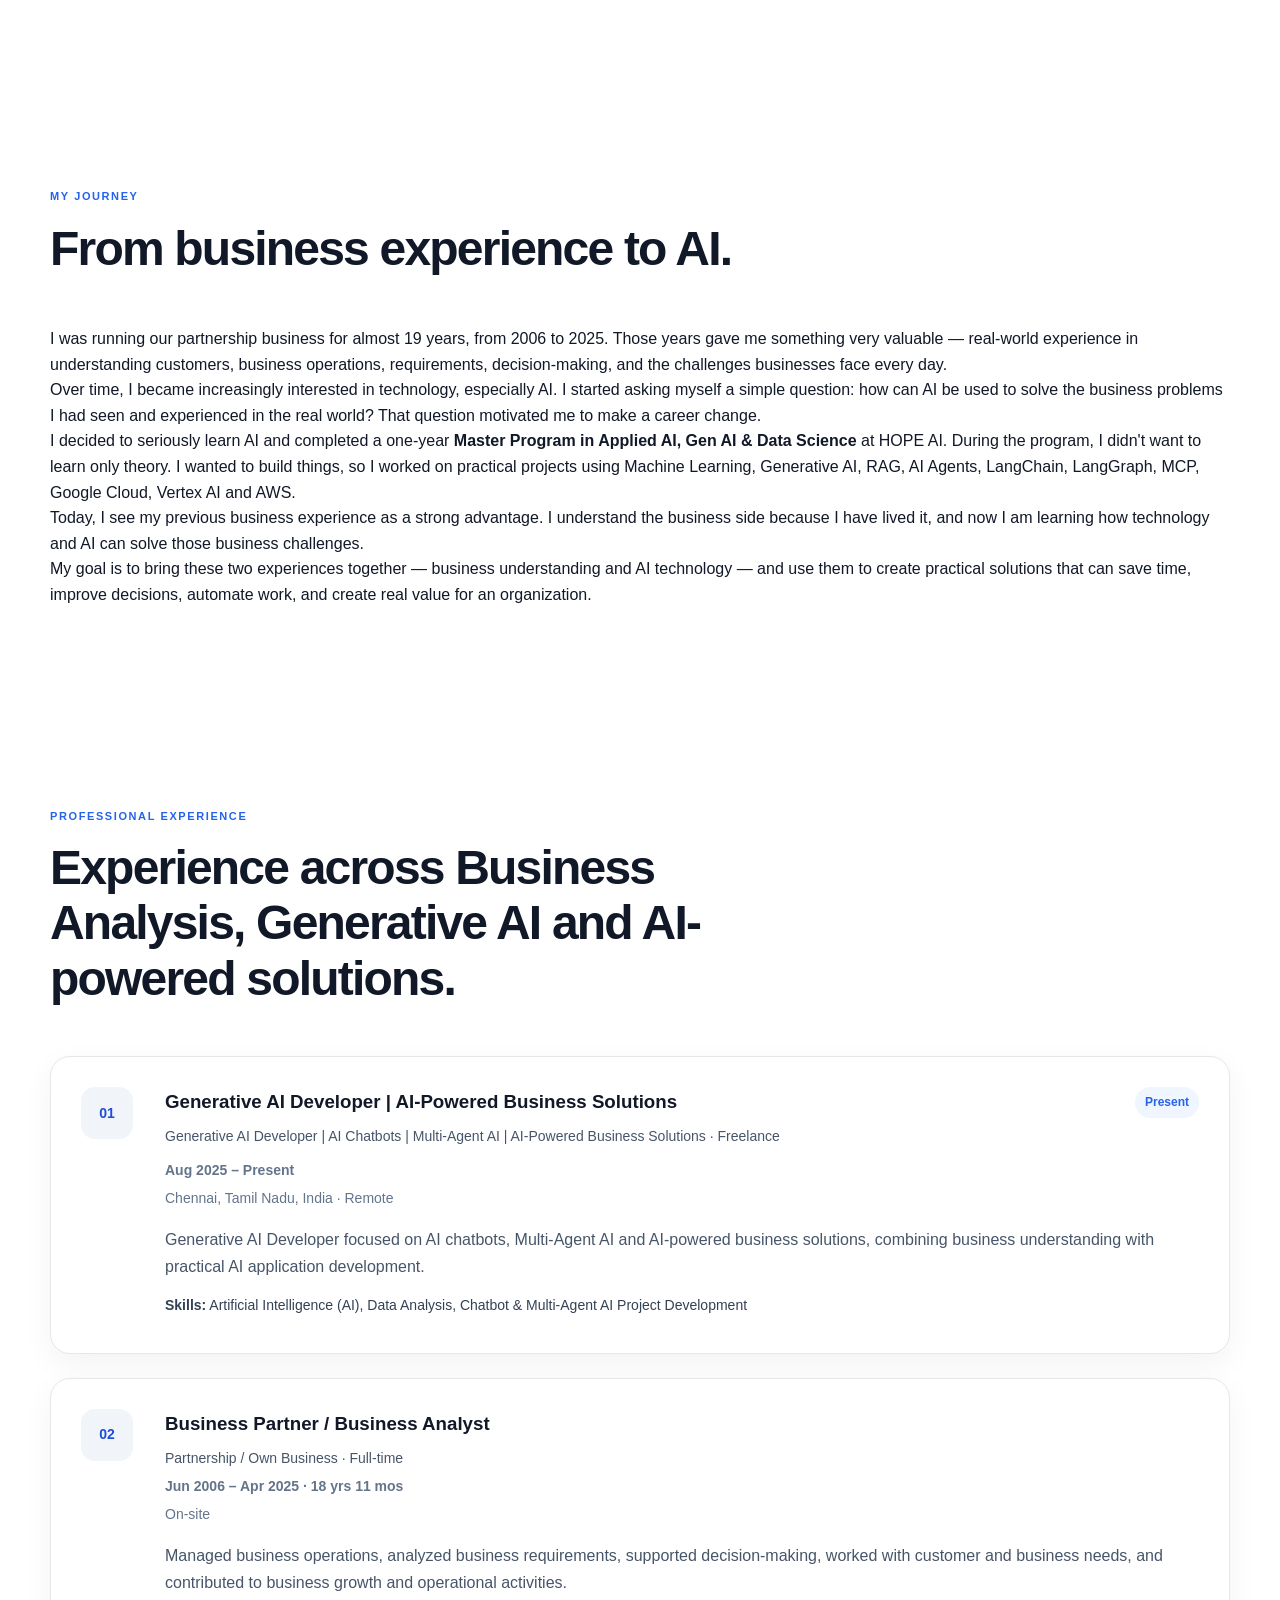
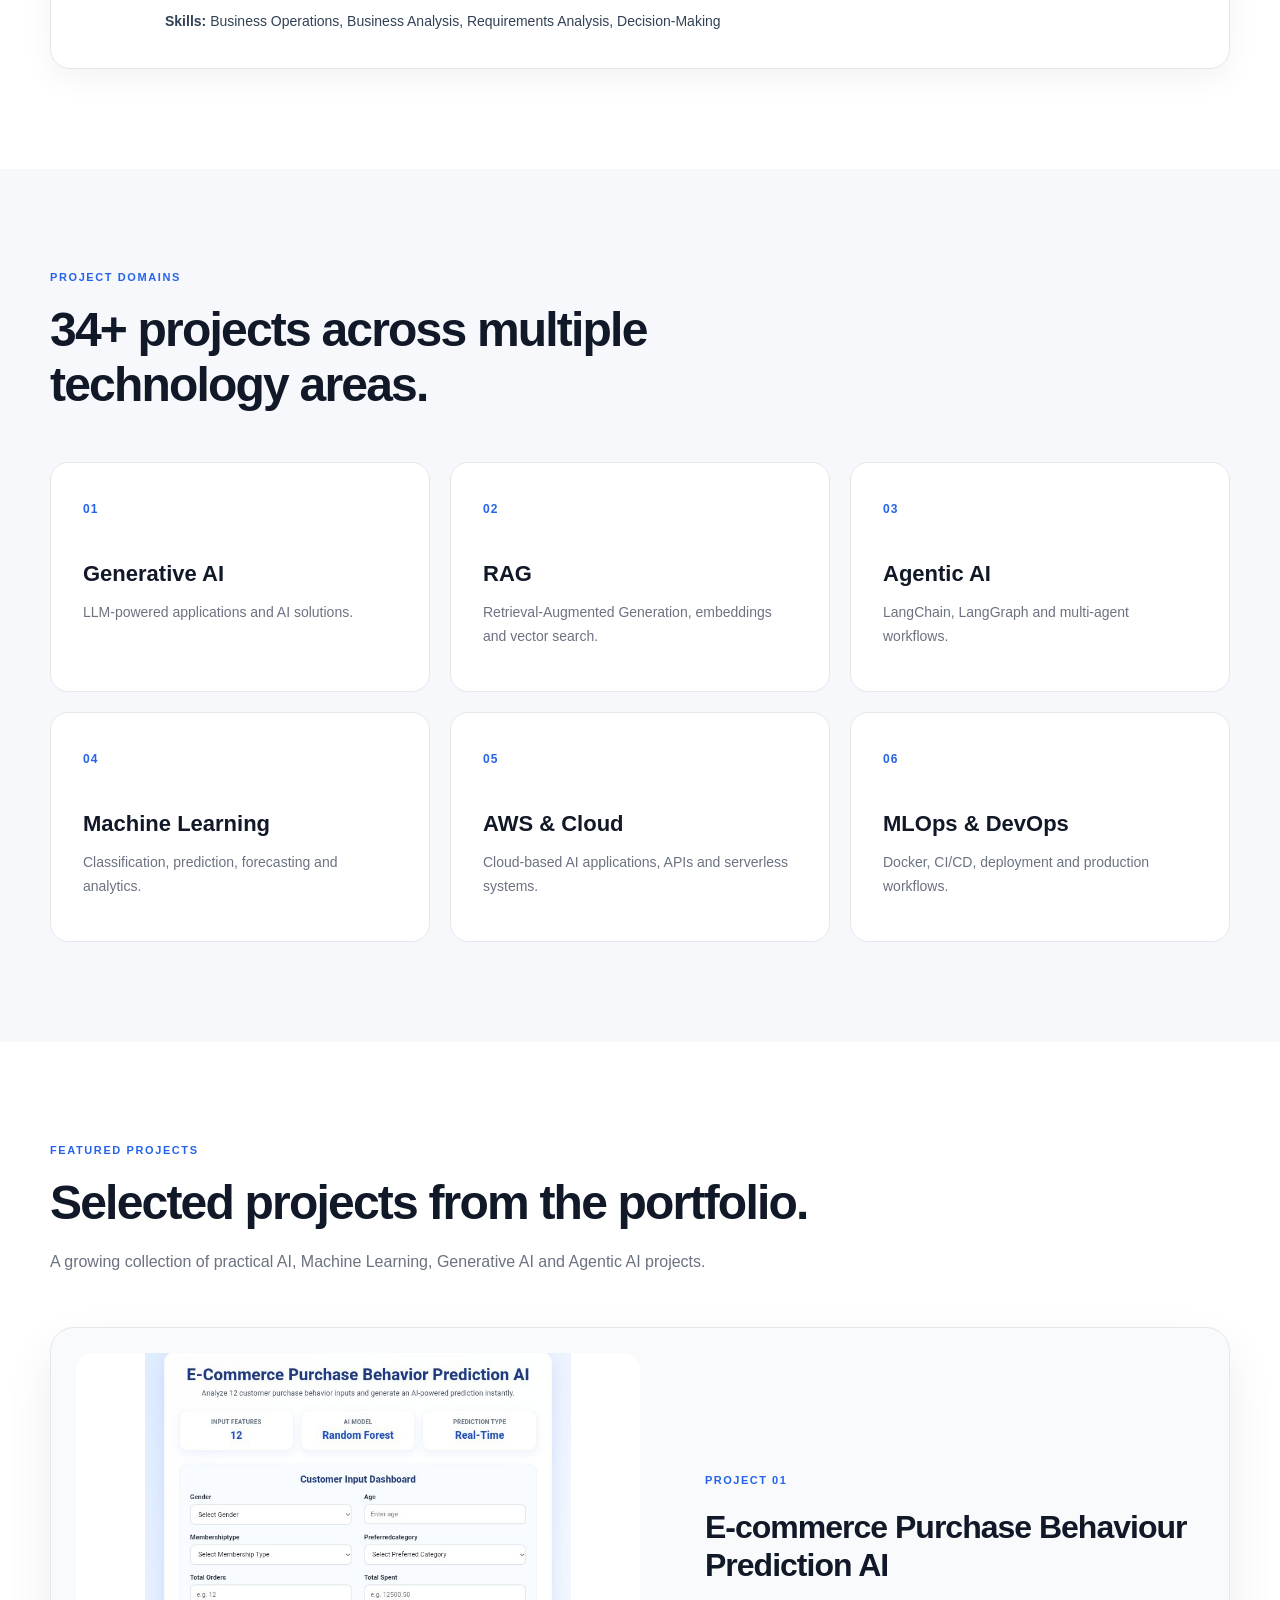
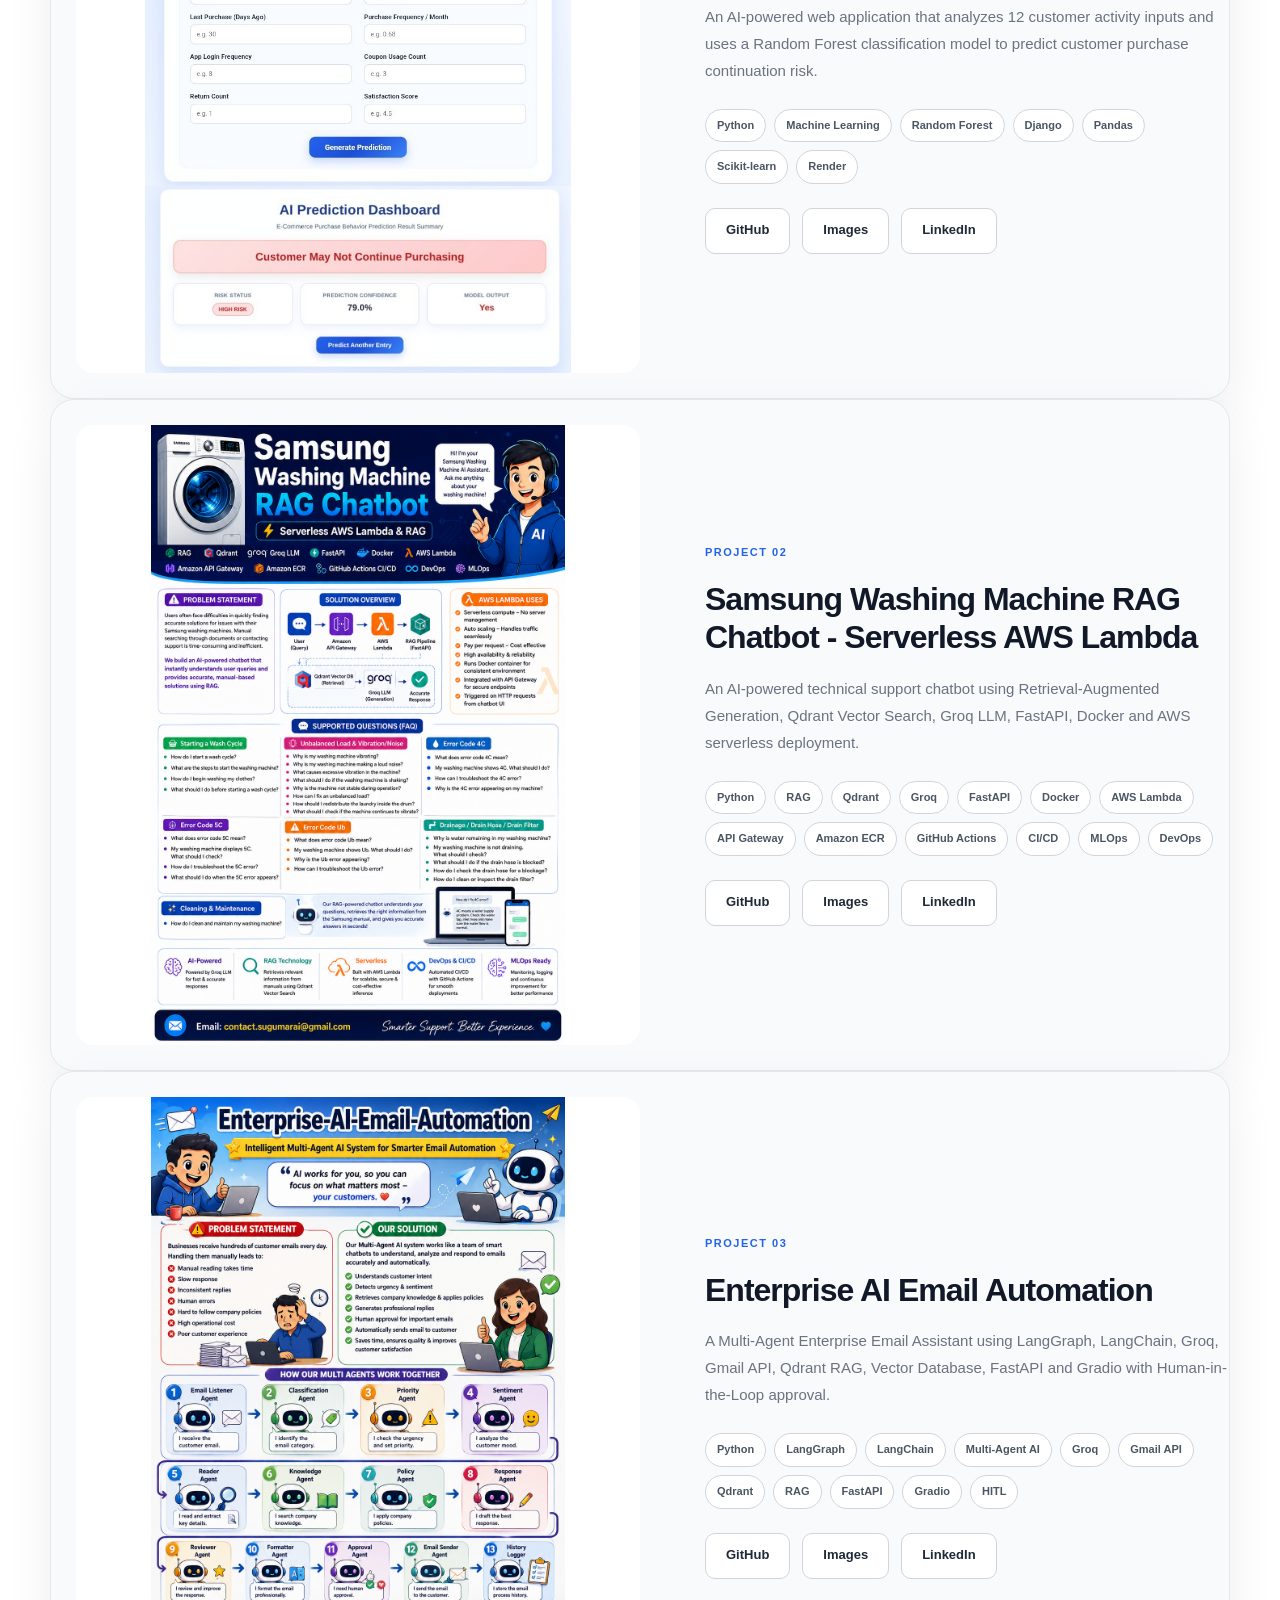
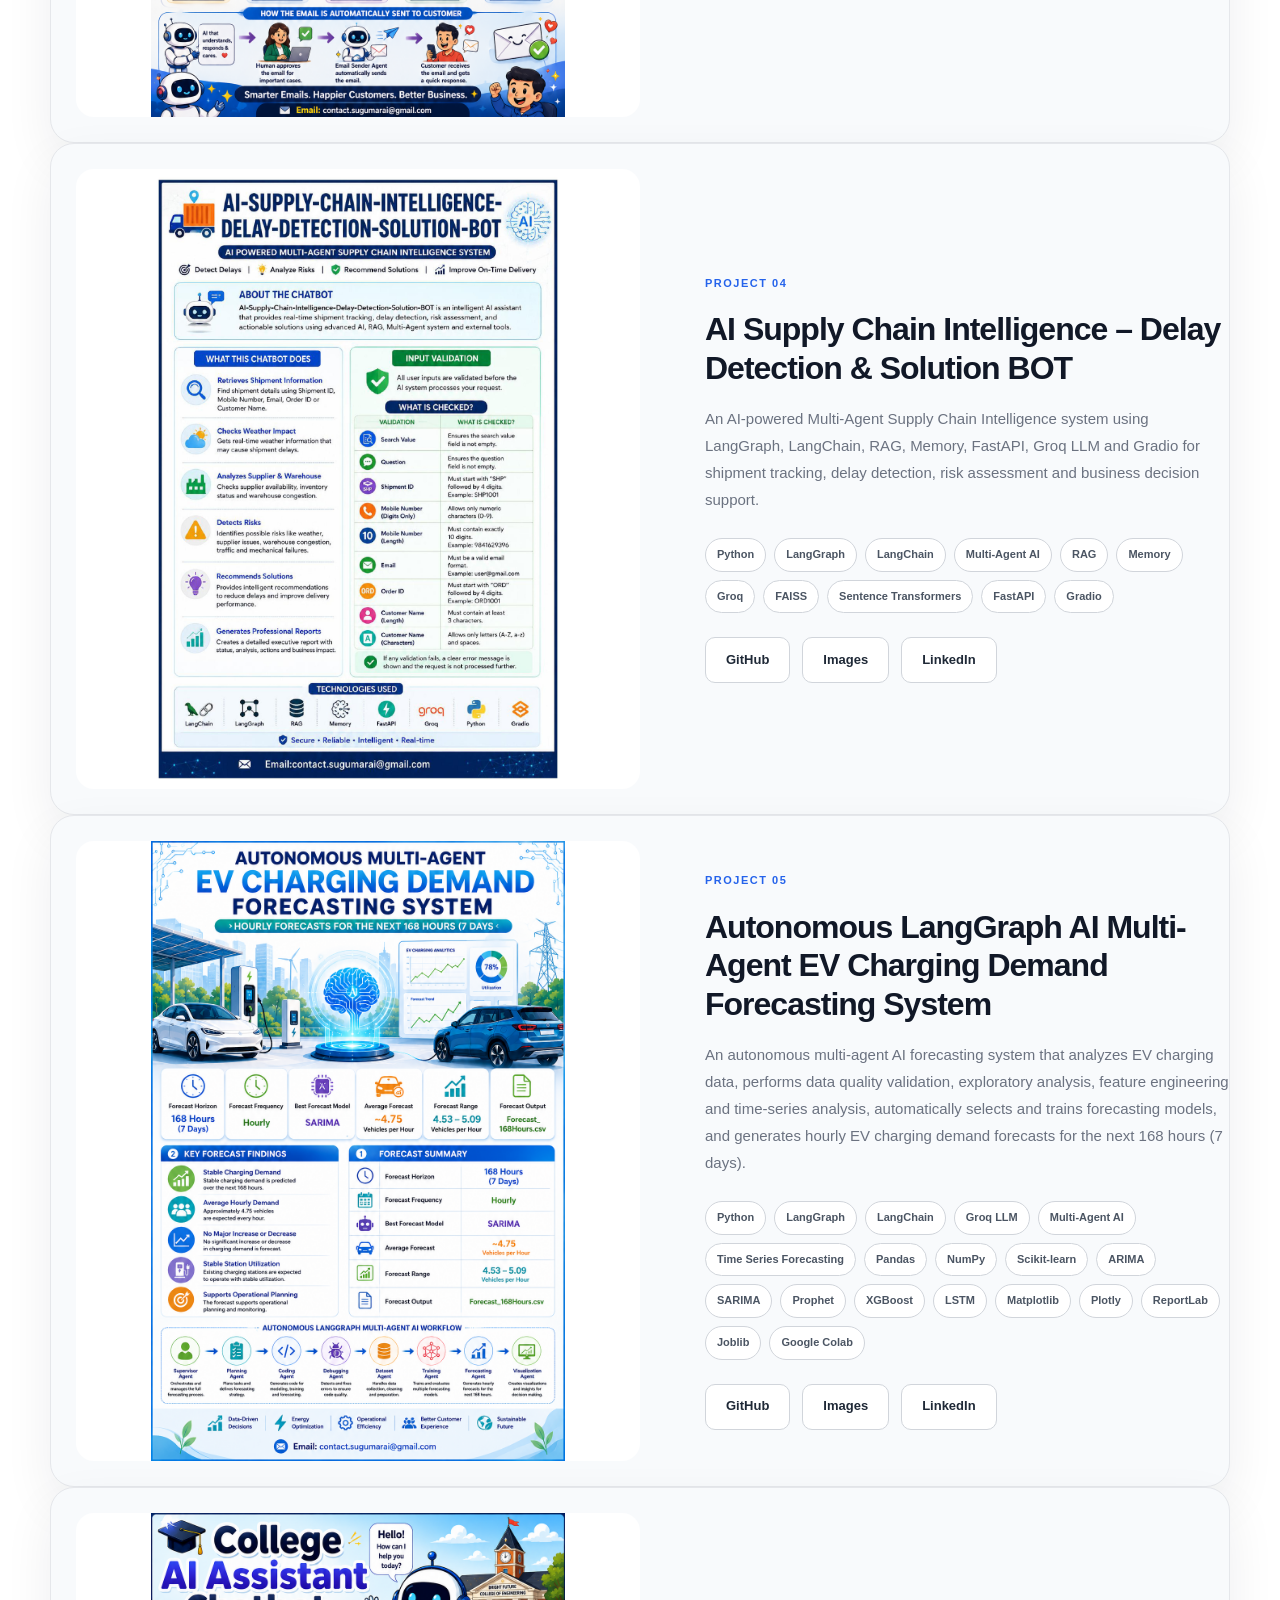
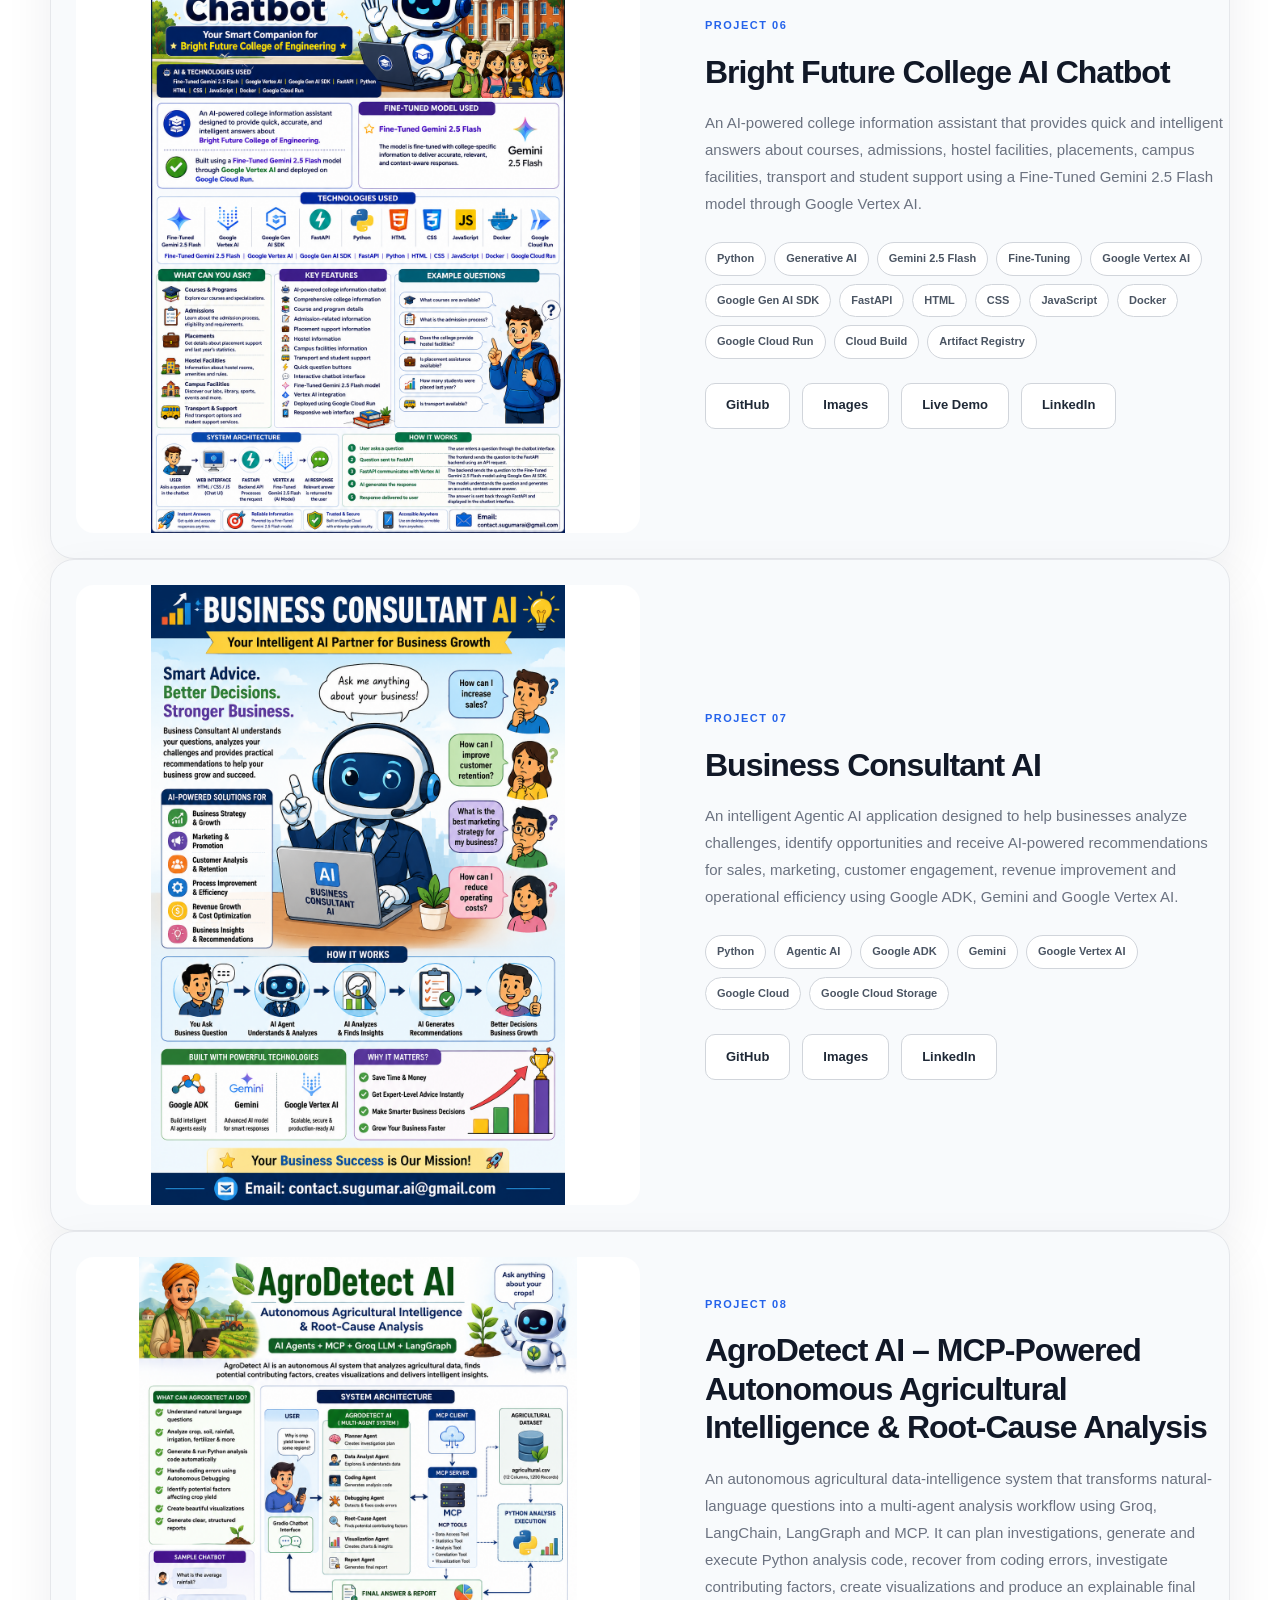
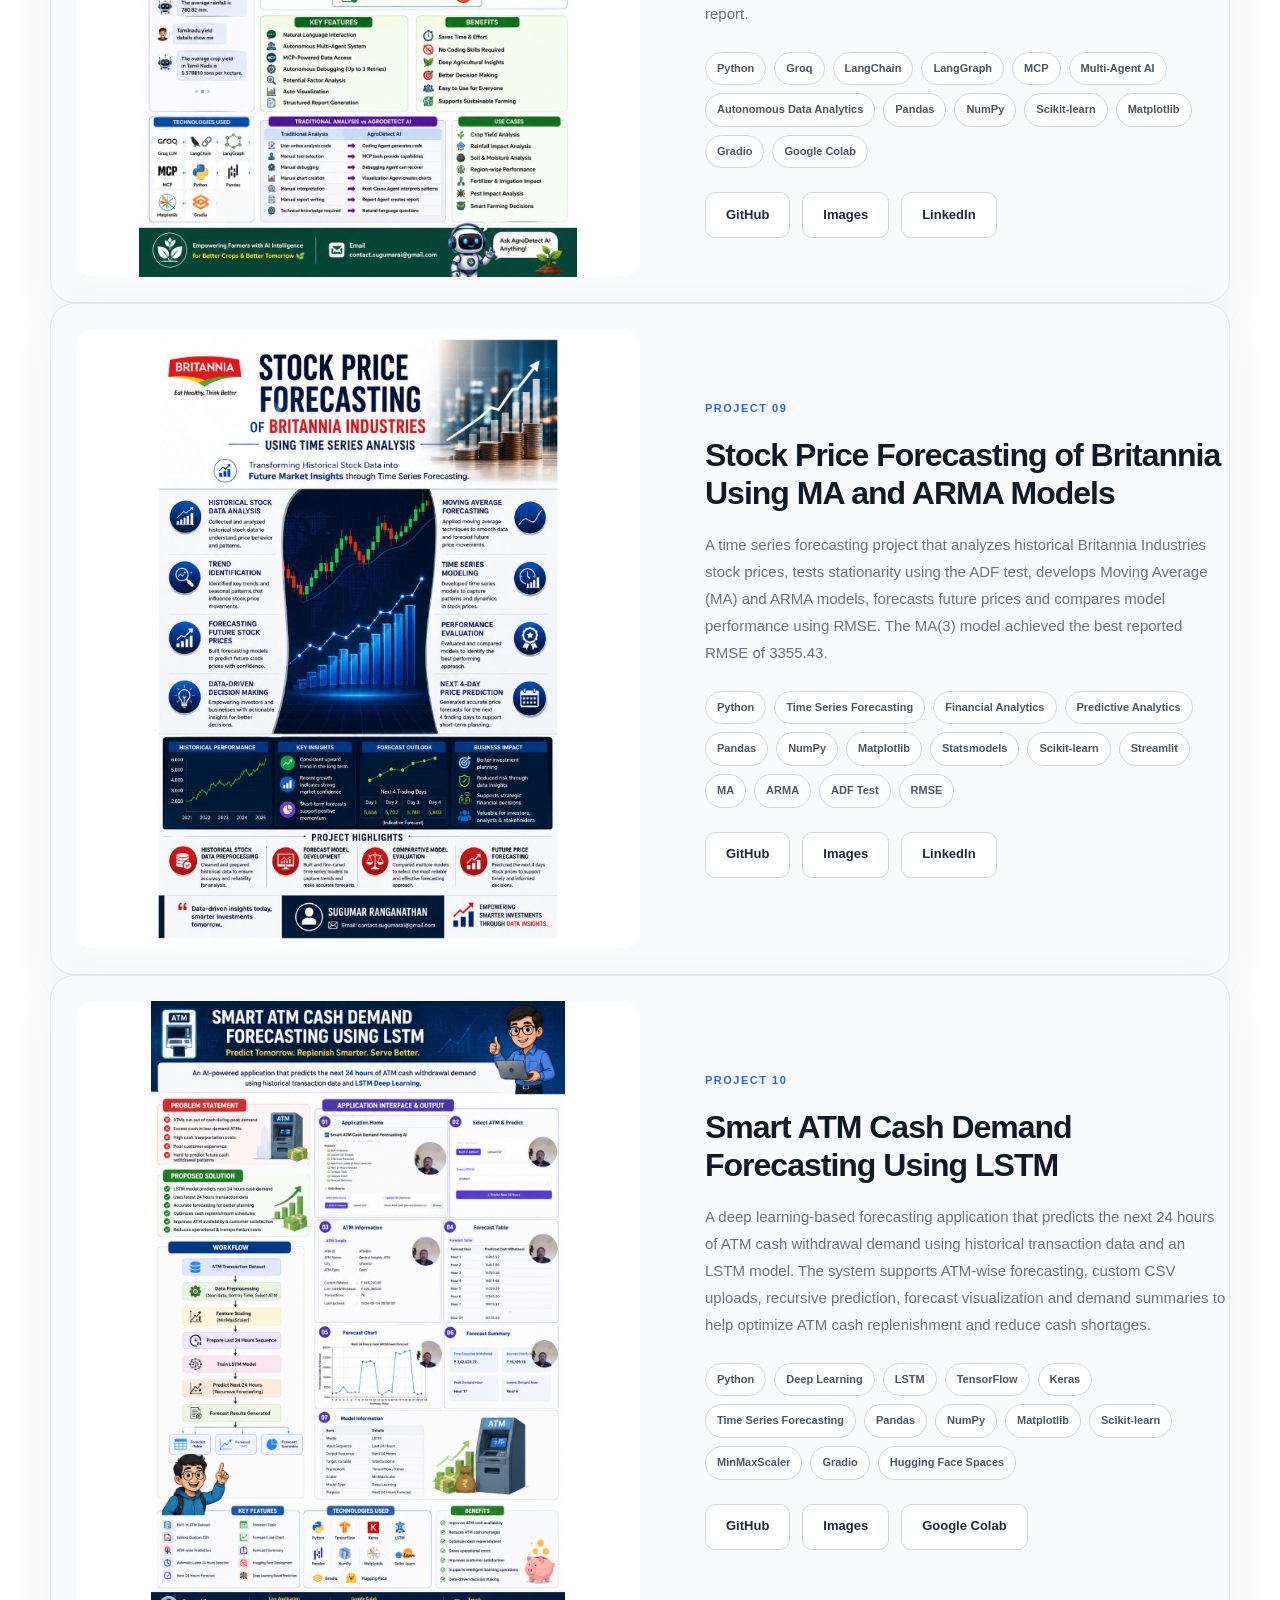
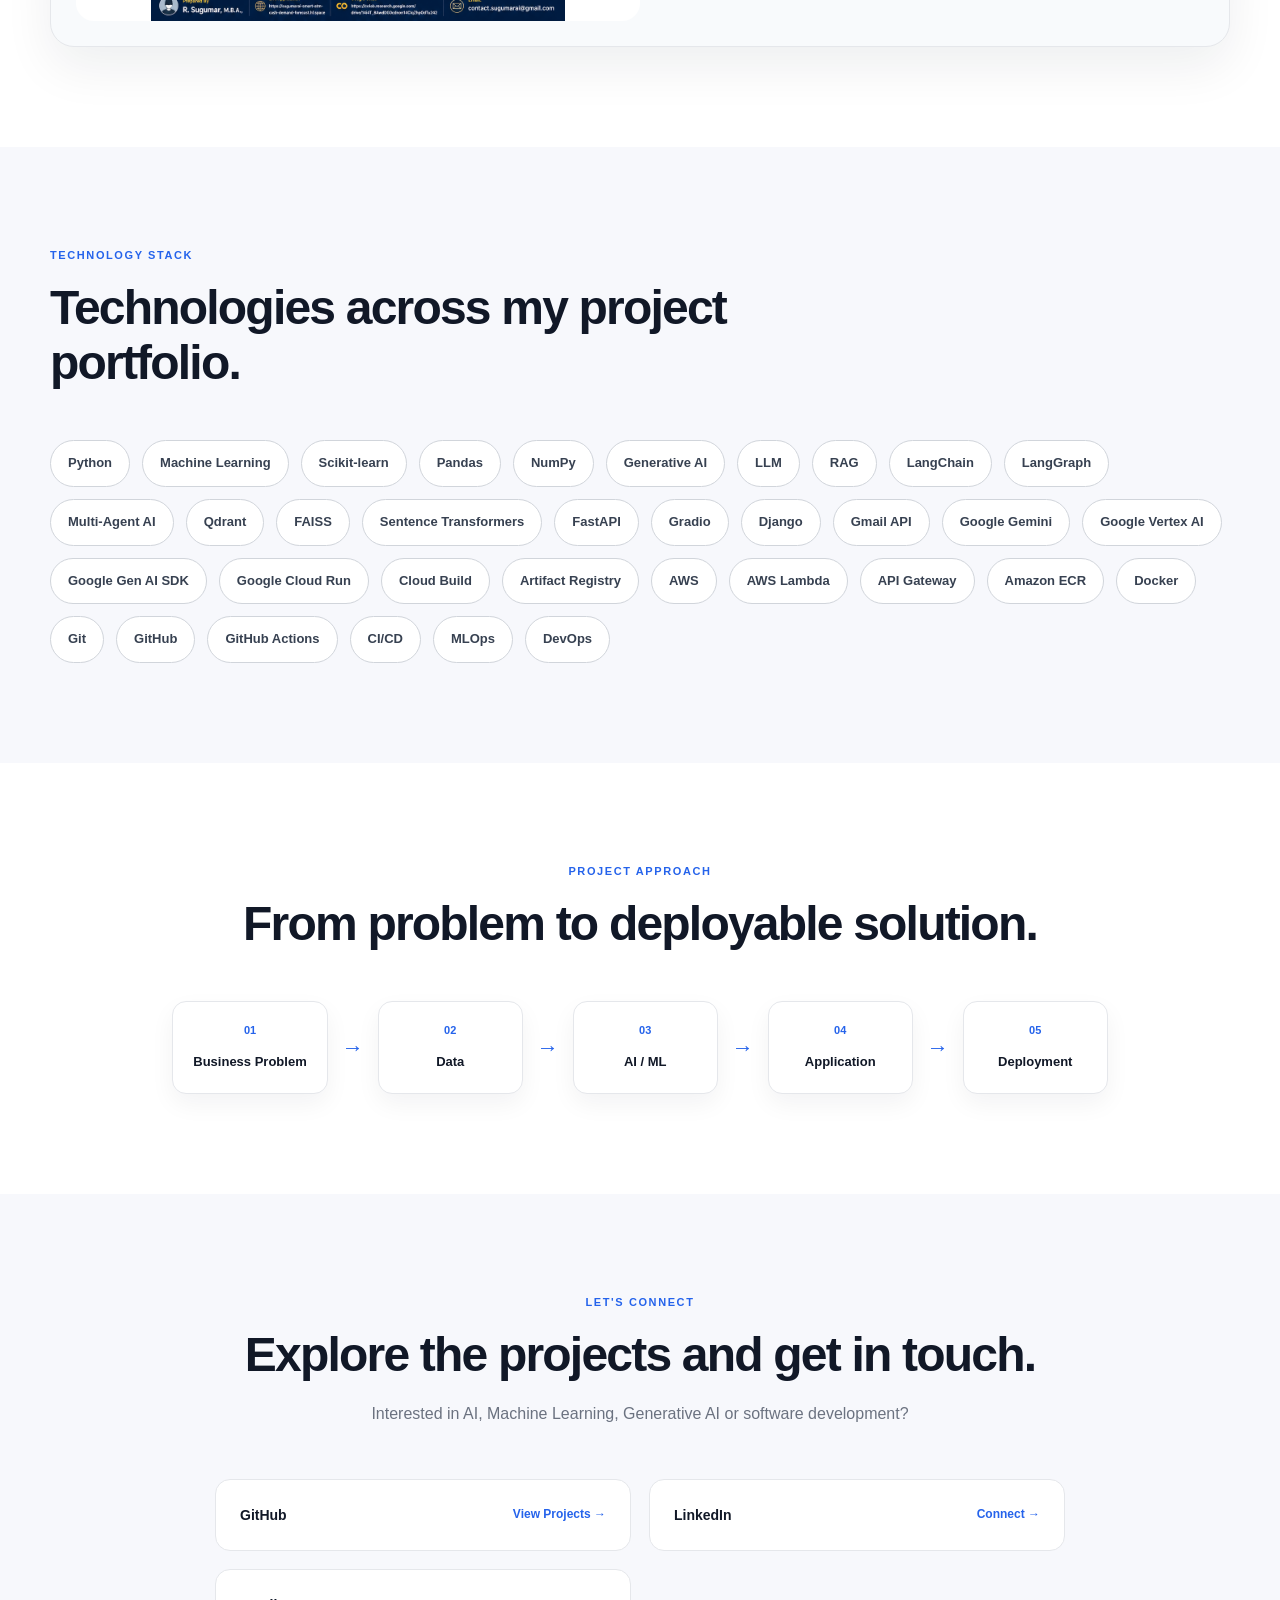
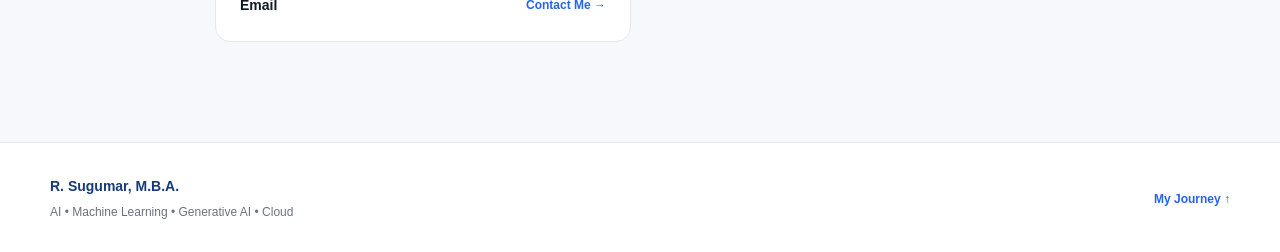
==== commit 750bf311: "Update index.html" ====
--- a/index.html
+++ b/index.html
@@ -193,6 +193,29 @@
             }
         }
     </style>
+
+        /* My Journey Section */
+        .portfolio-journey {
+            background: #ffffff;
+        }
+
+        .journey-content {
+            max-width: 900px;
+        }
+
+        .journey-content p {
+            margin: 0 0 24px;
+            color: #475569;
+            line-height: 1.8;
+        }
+
+        .journey-content p:last-child {
+            margin-bottom: 0;
+        }
+
+        .journey-content strong {
+            color: #1e3a8a;
+        }
 </head>
 
 <body>
@@ -213,6 +236,10 @@
 
                 <a href="#about">
                     About
+                </a>
+
+                <a href="#journey">
+                    My Journey
                 </a>
 
                 <a href="#experience">
@@ -411,7 +438,7 @@
                 <div class="about-content">
 
                     <p>
-                        I bring more than 18 years of partnership business
+                        I bring nearly 19 years of partnership business
                         experience, with a strong background in business
                         operations, requirements analysis, decision-making,
                         customer needs and business growth.
@@ -444,6 +471,78 @@
         </section>
 
 
+
+
+
+        <!-- =========================================
+             MY JOURNEY
+        ========================================== -->
+
+        <section id="journey"
+            class="section portfolio-journey">
+
+            <div class="container">
+
+                <div class="section-heading">
+
+                    <span>
+                        MY JOURNEY
+                    </span>
+
+                    <h2>
+                        From business experience
+                        to AI.
+                    </h2>
+
+                </div>
+
+                <div class="journey-content">
+
+                    <p>
+                        I was running our partnership business for almost 19 years,
+                        from 2006 to 2025. Those years gave me something very
+                        valuable — real-world experience in understanding customers,
+                        business operations, requirements, decision-making, and the
+                        challenges businesses face every day.
+                    </p>
+
+                    <p>
+                        Over time, I became increasingly interested in technology,
+                        especially AI. I started asking myself a simple question:
+                        how can AI be used to solve the business problems I had seen
+                        and experienced in the real world? That question motivated
+                        me to make a career change.
+                    </p>
+
+                    <p>
+                        I decided to seriously learn AI and completed a one-year
+                        <strong>Master Program in Applied AI, Gen AI &amp; Data Science</strong>
+                        at HOPE AI. During the program, I didn't want to learn only
+                        theory. I wanted to build things, so I worked on practical
+                        projects using Machine Learning, Generative AI, RAG, AI Agents,
+                        LangChain, LangGraph, MCP, Google Cloud, Vertex AI and AWS.
+                    </p>
+
+                    <p>
+                        Today, I see my previous business experience as a strong
+                        advantage. I understand the business side because I have lived
+                        it, and now I am learning how technology and AI can solve those
+                        business challenges.
+                    </p>
+
+                    <p>
+                        My goal is to bring these two experiences together —
+                        business understanding and AI technology — and use them to
+                        create practical solutions that can save time, improve
+                        decisions, automate work, and create real value for an
+                        organization.
+                    </p>
+
+                </div>
+
+            </div>
+
+        </section>
 
 
         <!-- =========================================
@@ -1931,8 +2030,8 @@
 
             <div>
 
-                <a href="#projects">
-                    View Projects ↑
+                <a href="#journey">
+                    My Journey ↑
                 </a>
 
             </div>
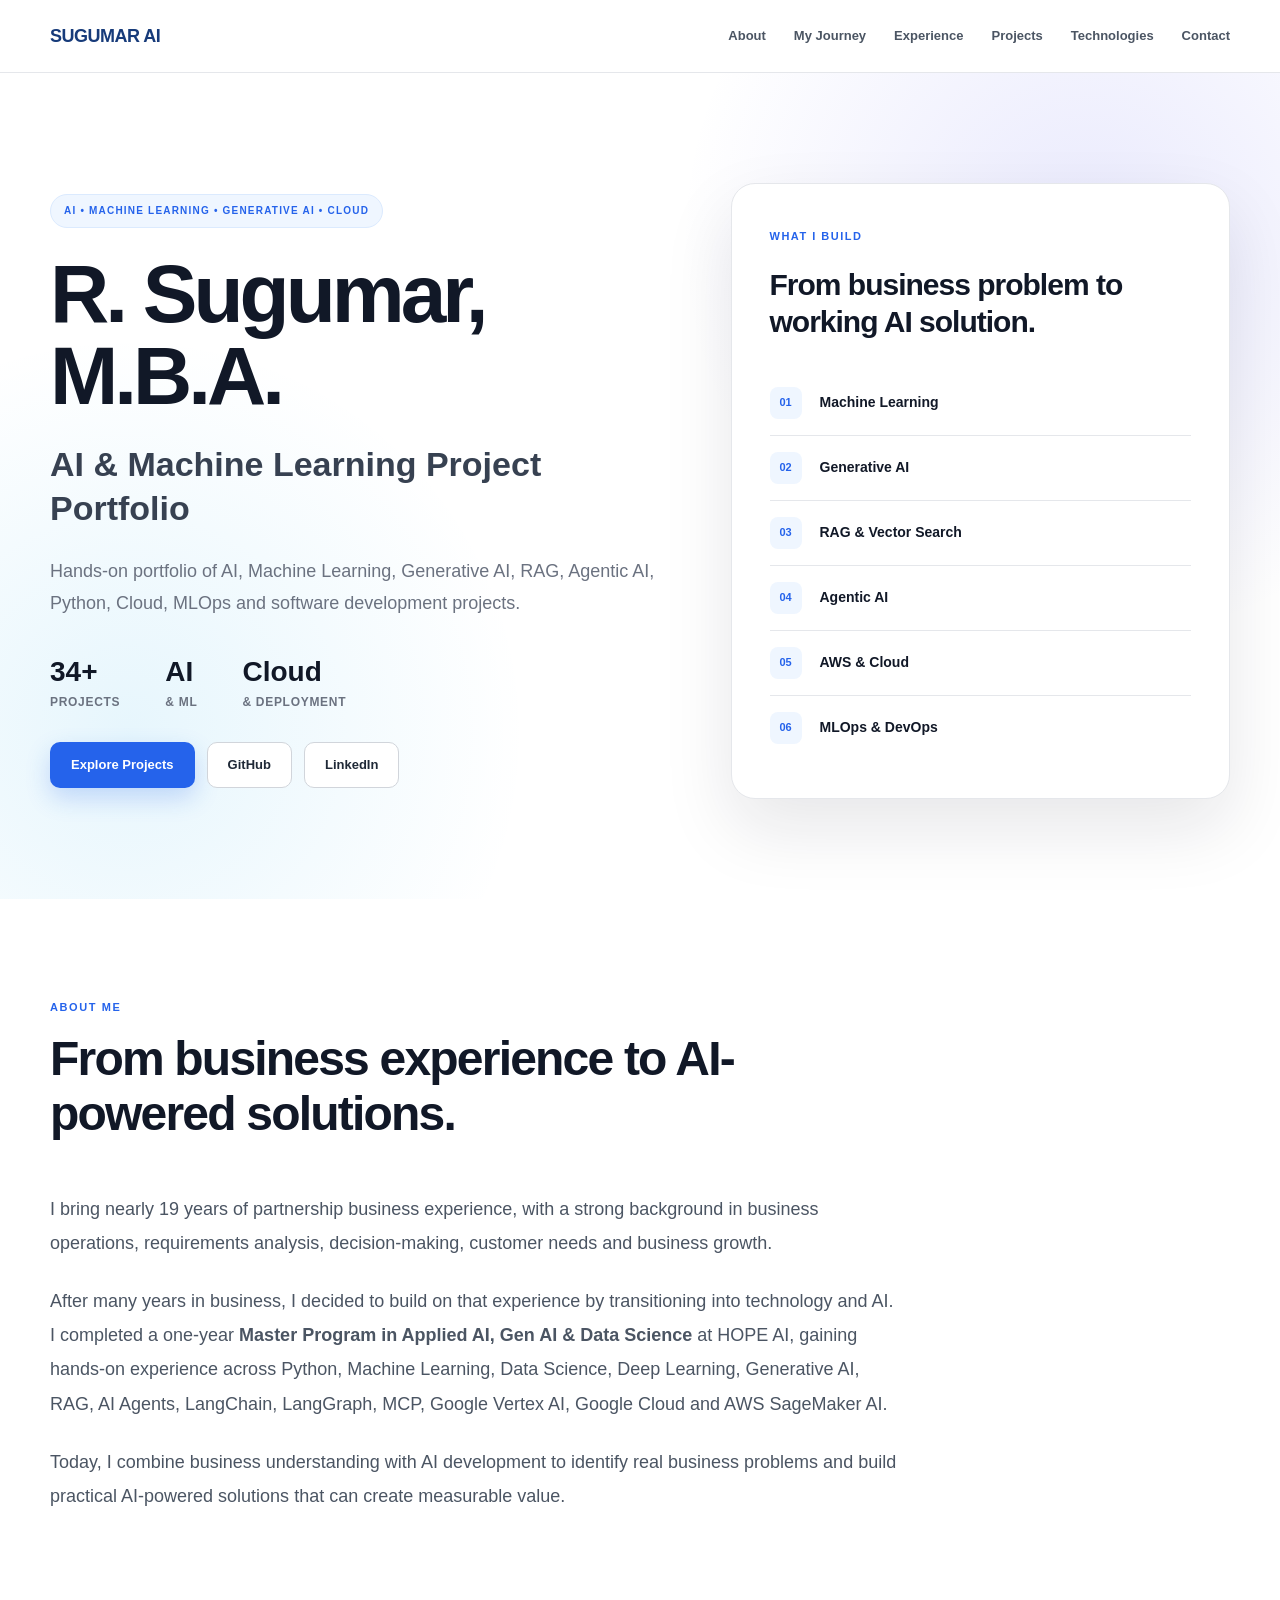
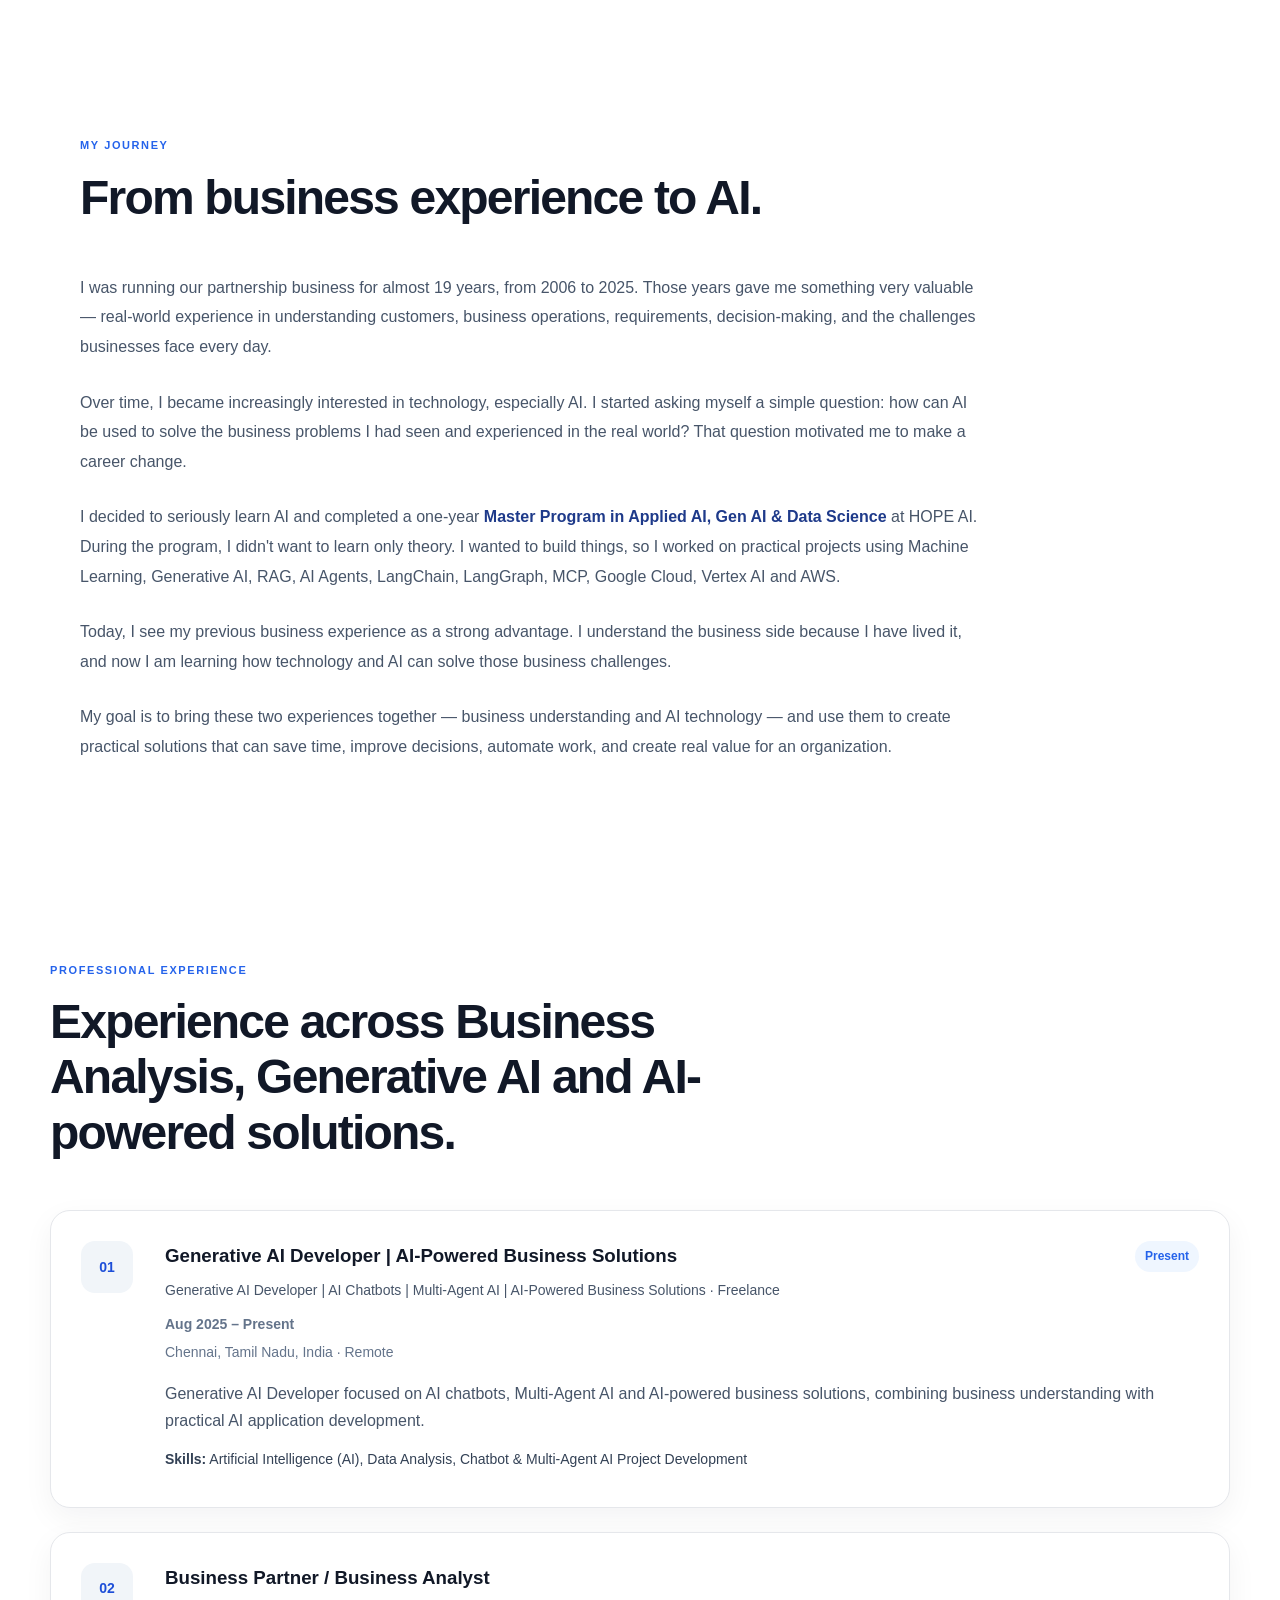
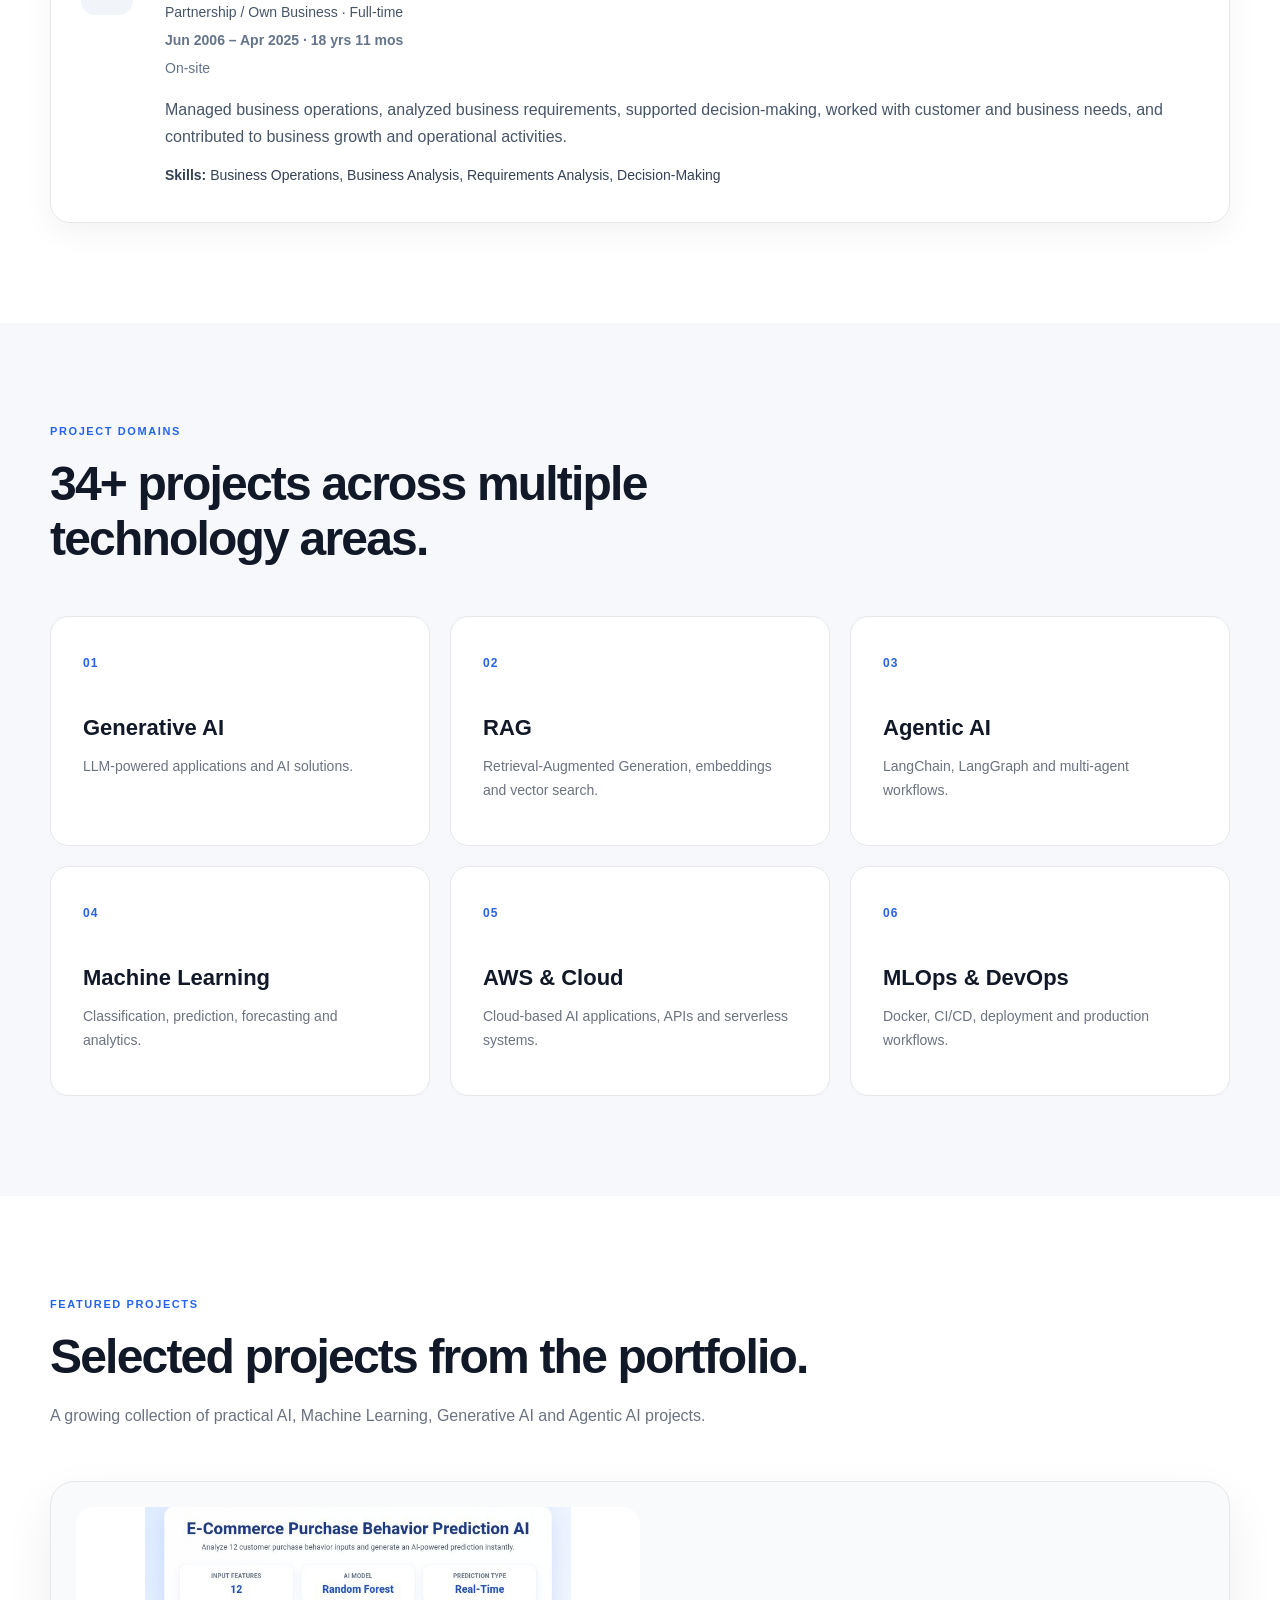
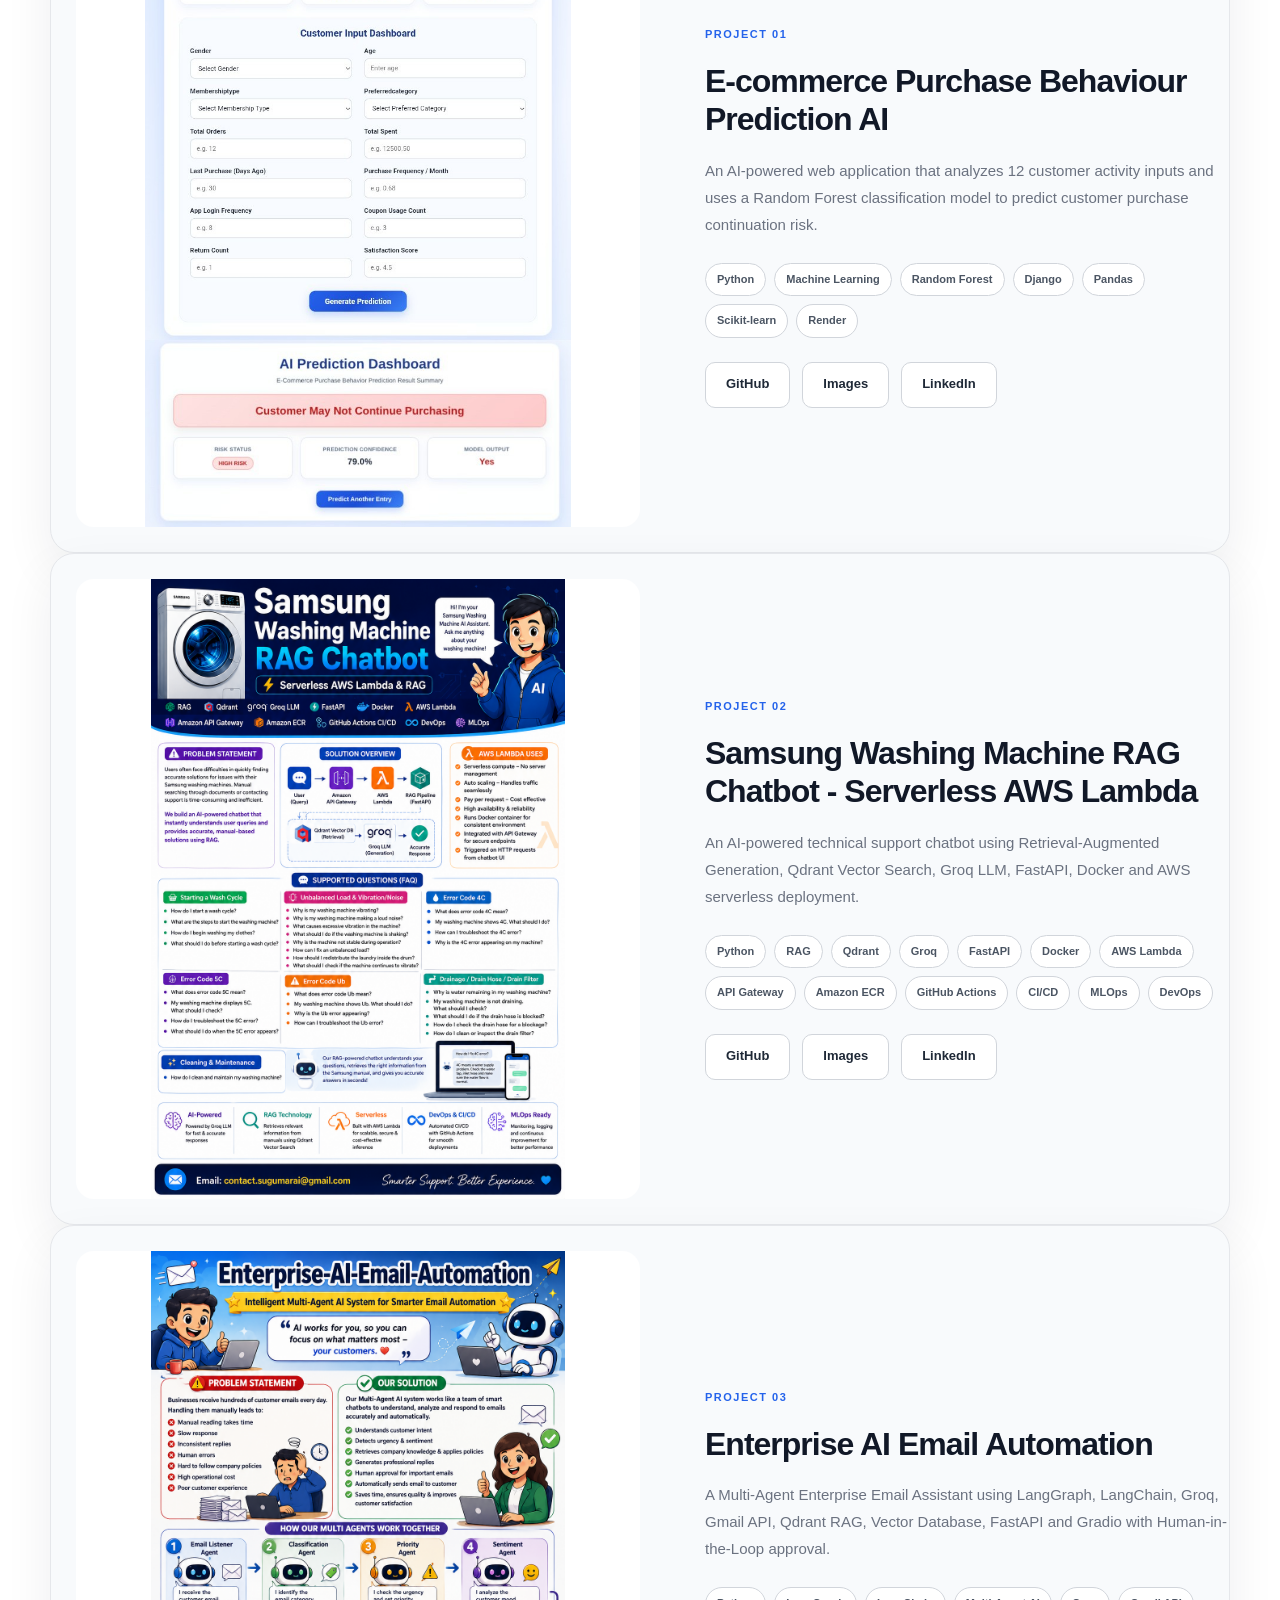
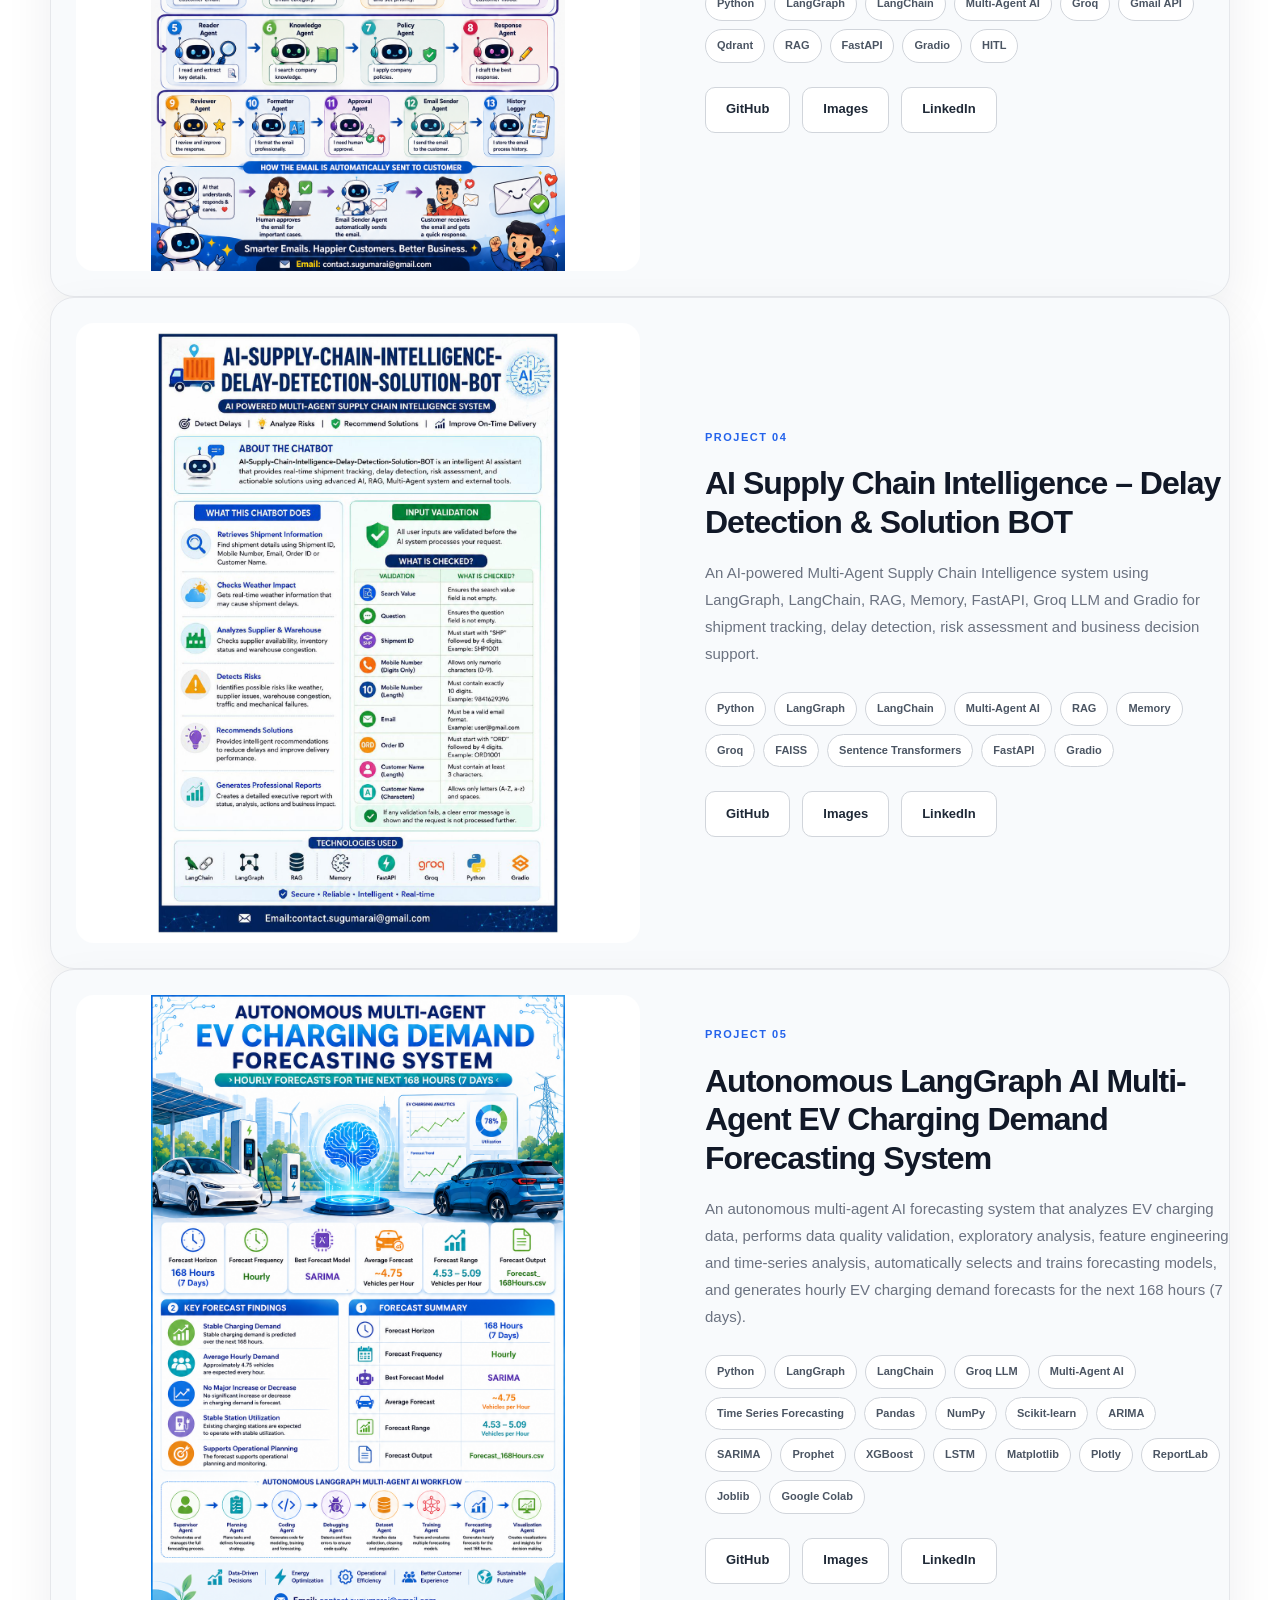
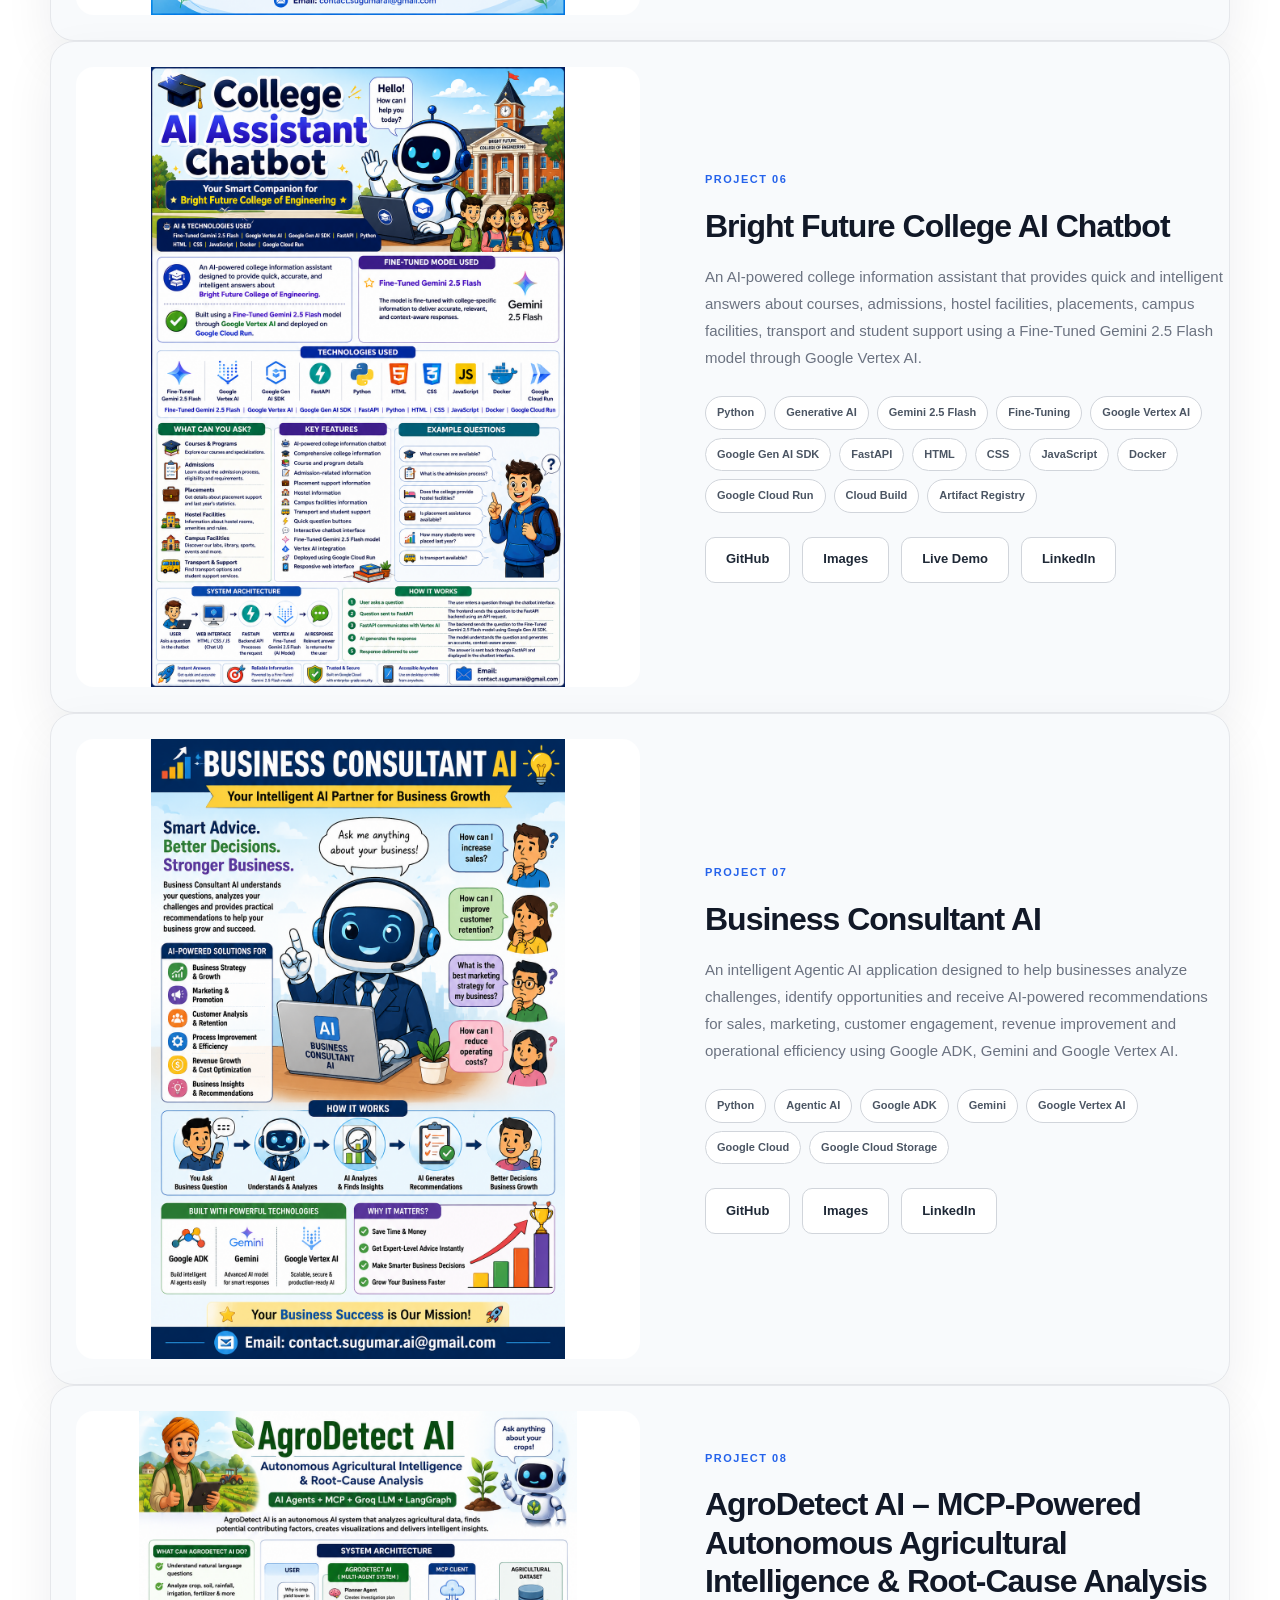
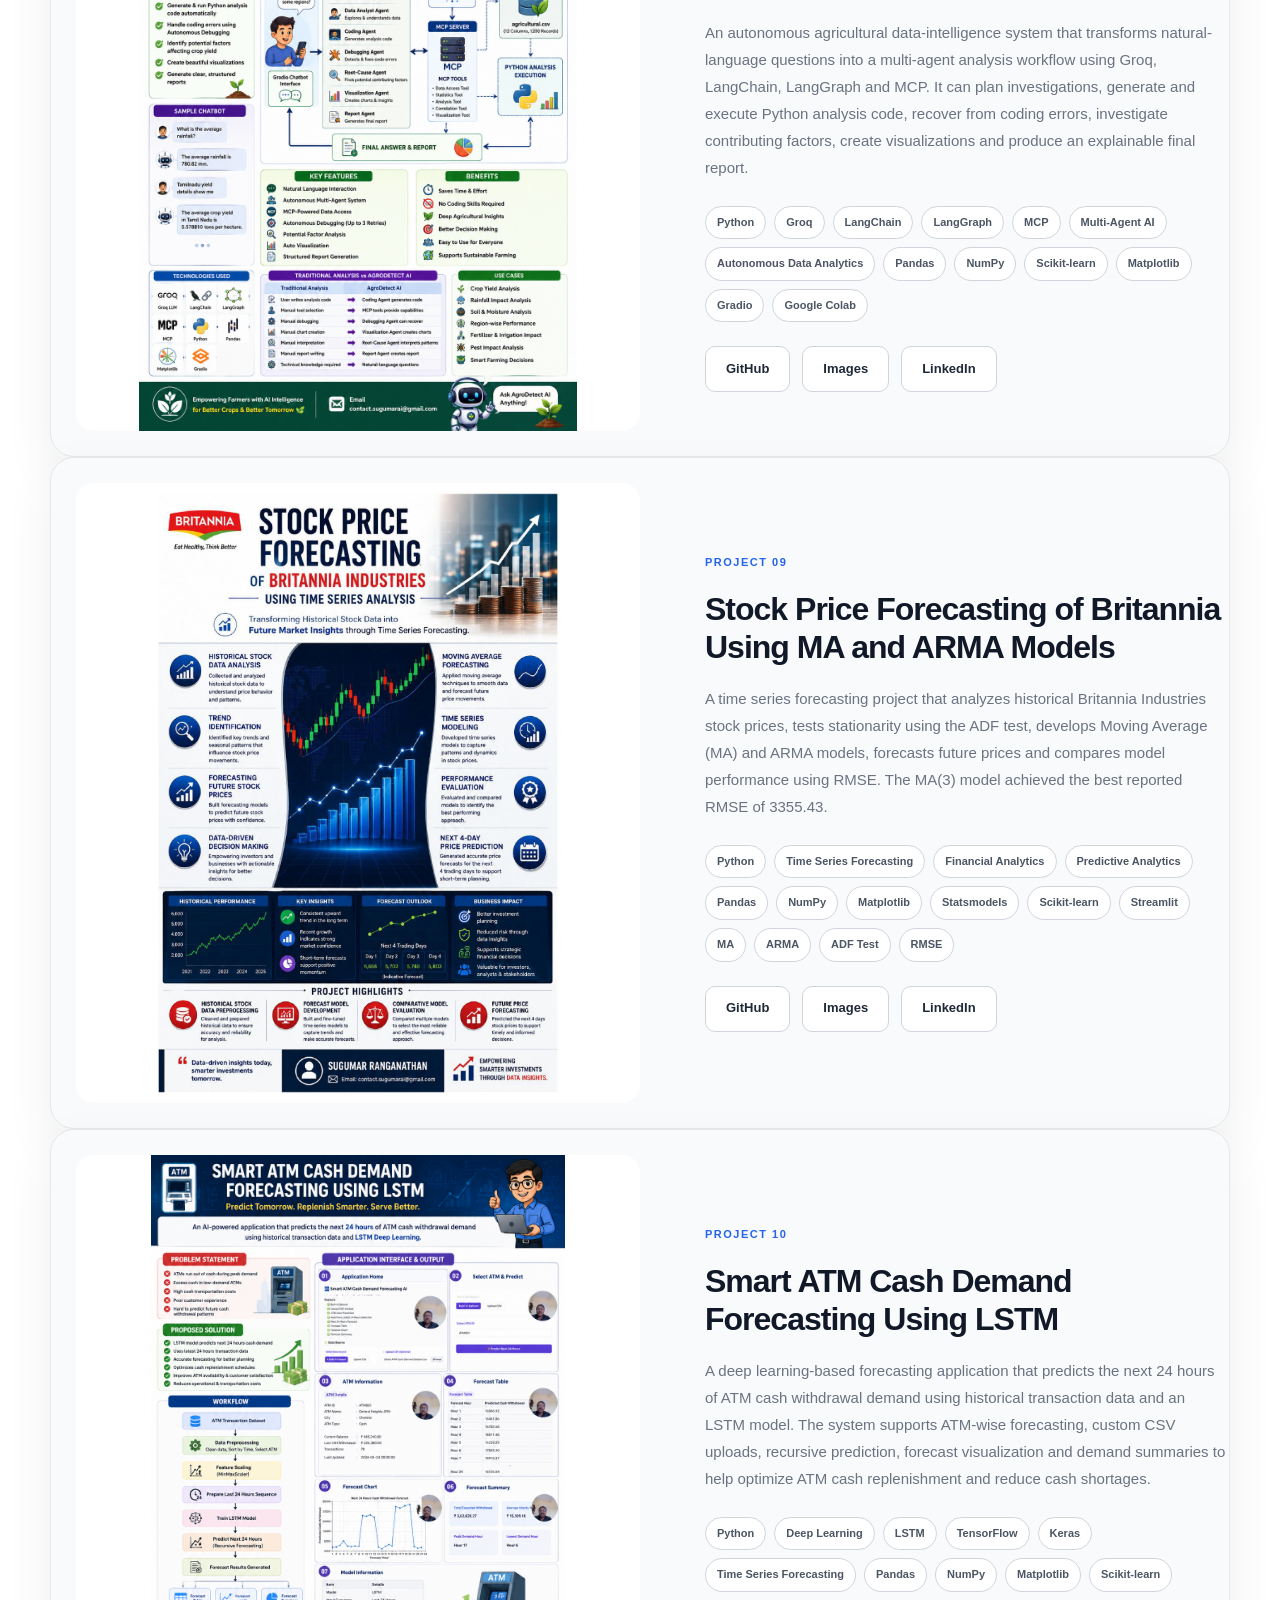
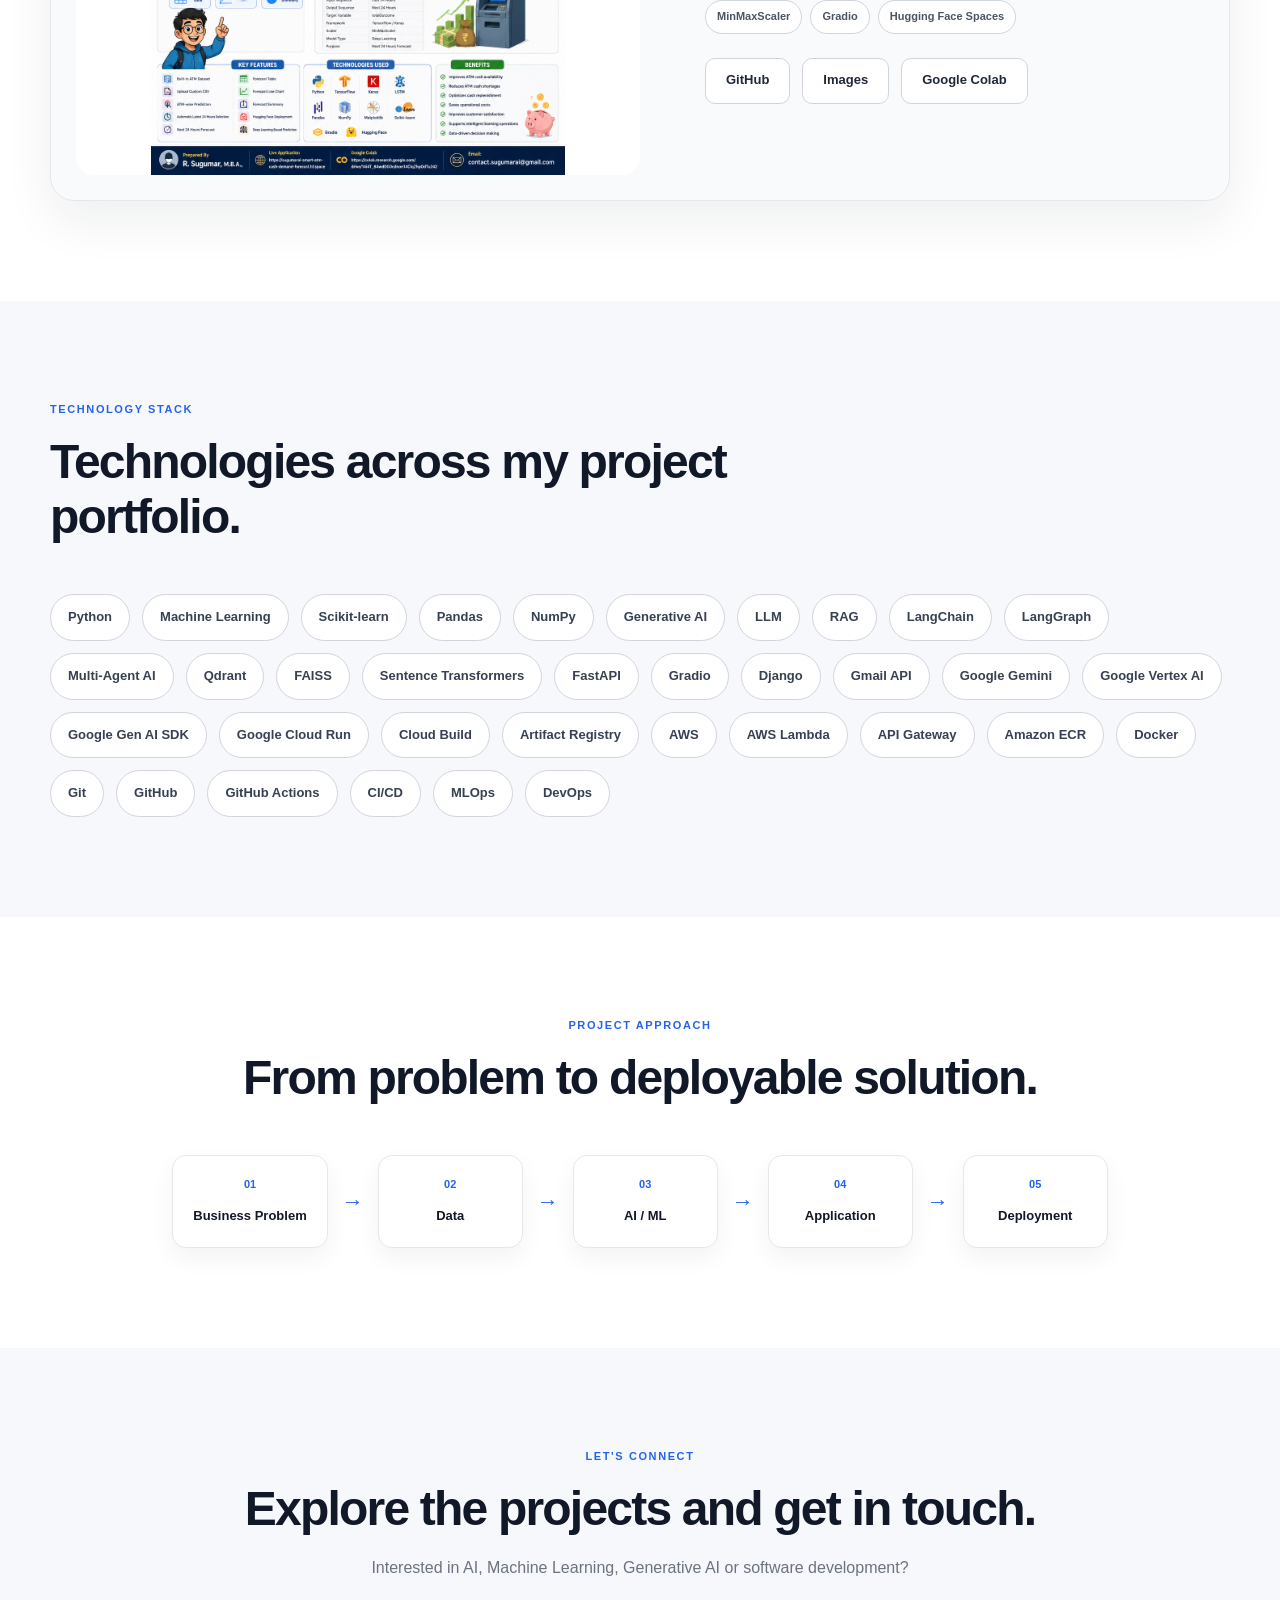
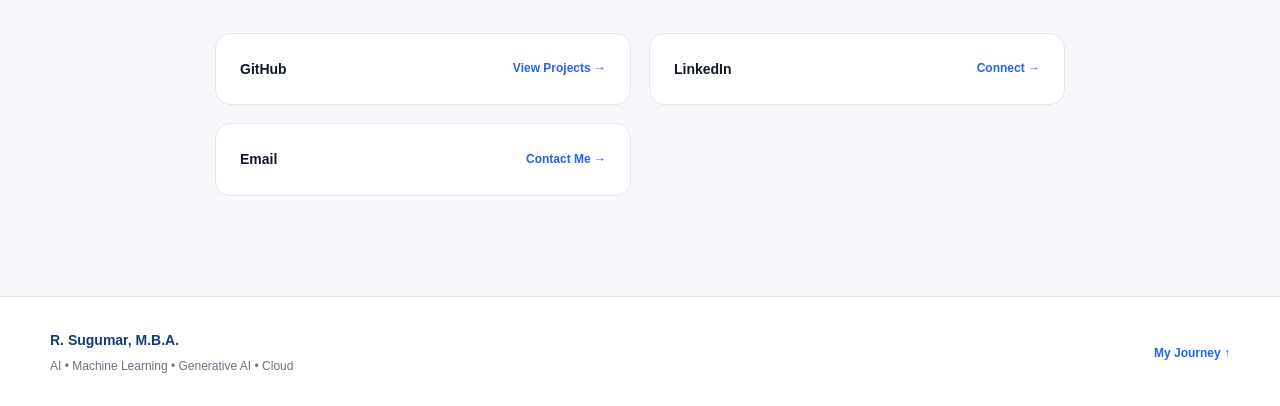
==== commit 9af7c0a8: "Update index.html" ====
--- a/index.html
+++ b/index.html
@@ -194,28 +194,72 @@
         }
     </style>
 
-        /* My Journey Section */
+    <style>
+        /* =========================================
+           MY JOURNEY - CLEAN ALIGNED LAYOUT
+        ========================================== */
+
         .portfolio-journey {
             background: #ffffff;
         }
 
+        .portfolio-journey .container {
+            width: min(1120px, calc(100% - 48px));
+            margin-left: auto;
+            margin-right: auto;
+        }
+
+        .portfolio-journey .section-heading {
+            max-width: 900px;
+            margin-bottom: 48px;
+        }
+
+        .portfolio-journey .section-heading h2 {
+            max-width: 900px;
+        }
+
         .journey-content {
+            width: 100%;
             max-width: 900px;
+            margin: 0;
         }
 
         .journey-content p {
-            margin: 0 0 24px;
+            display: block;
+            width: 100%;
+            max-width: 900px;
+            margin: 0 0 26px 0 !important;
+            padding: 0;
             color: #475569;
-            line-height: 1.8;
+            font-size: 16px;
+            line-height: 1.85;
         }
 
         .journey-content p:last-child {
-            margin-bottom: 0;
+            margin-bottom: 0 !important;
         }
 
         .journey-content strong {
             color: #1e3a8a;
-        }
+            font-weight: 700;
+        }
+
+        @media (max-width: 768px) {
+            .portfolio-journey .container {
+                width: min(100% - 32px, 680px);
+            }
+
+            .portfolio-journey .section-heading {
+                margin-bottom: 36px;
+            }
+
+            .journey-content p {
+                font-size: 15px;
+                line-height: 1.75;
+                margin-bottom: 22px !important;
+            }
+        }
+    </style>
 </head>
 
 <body>
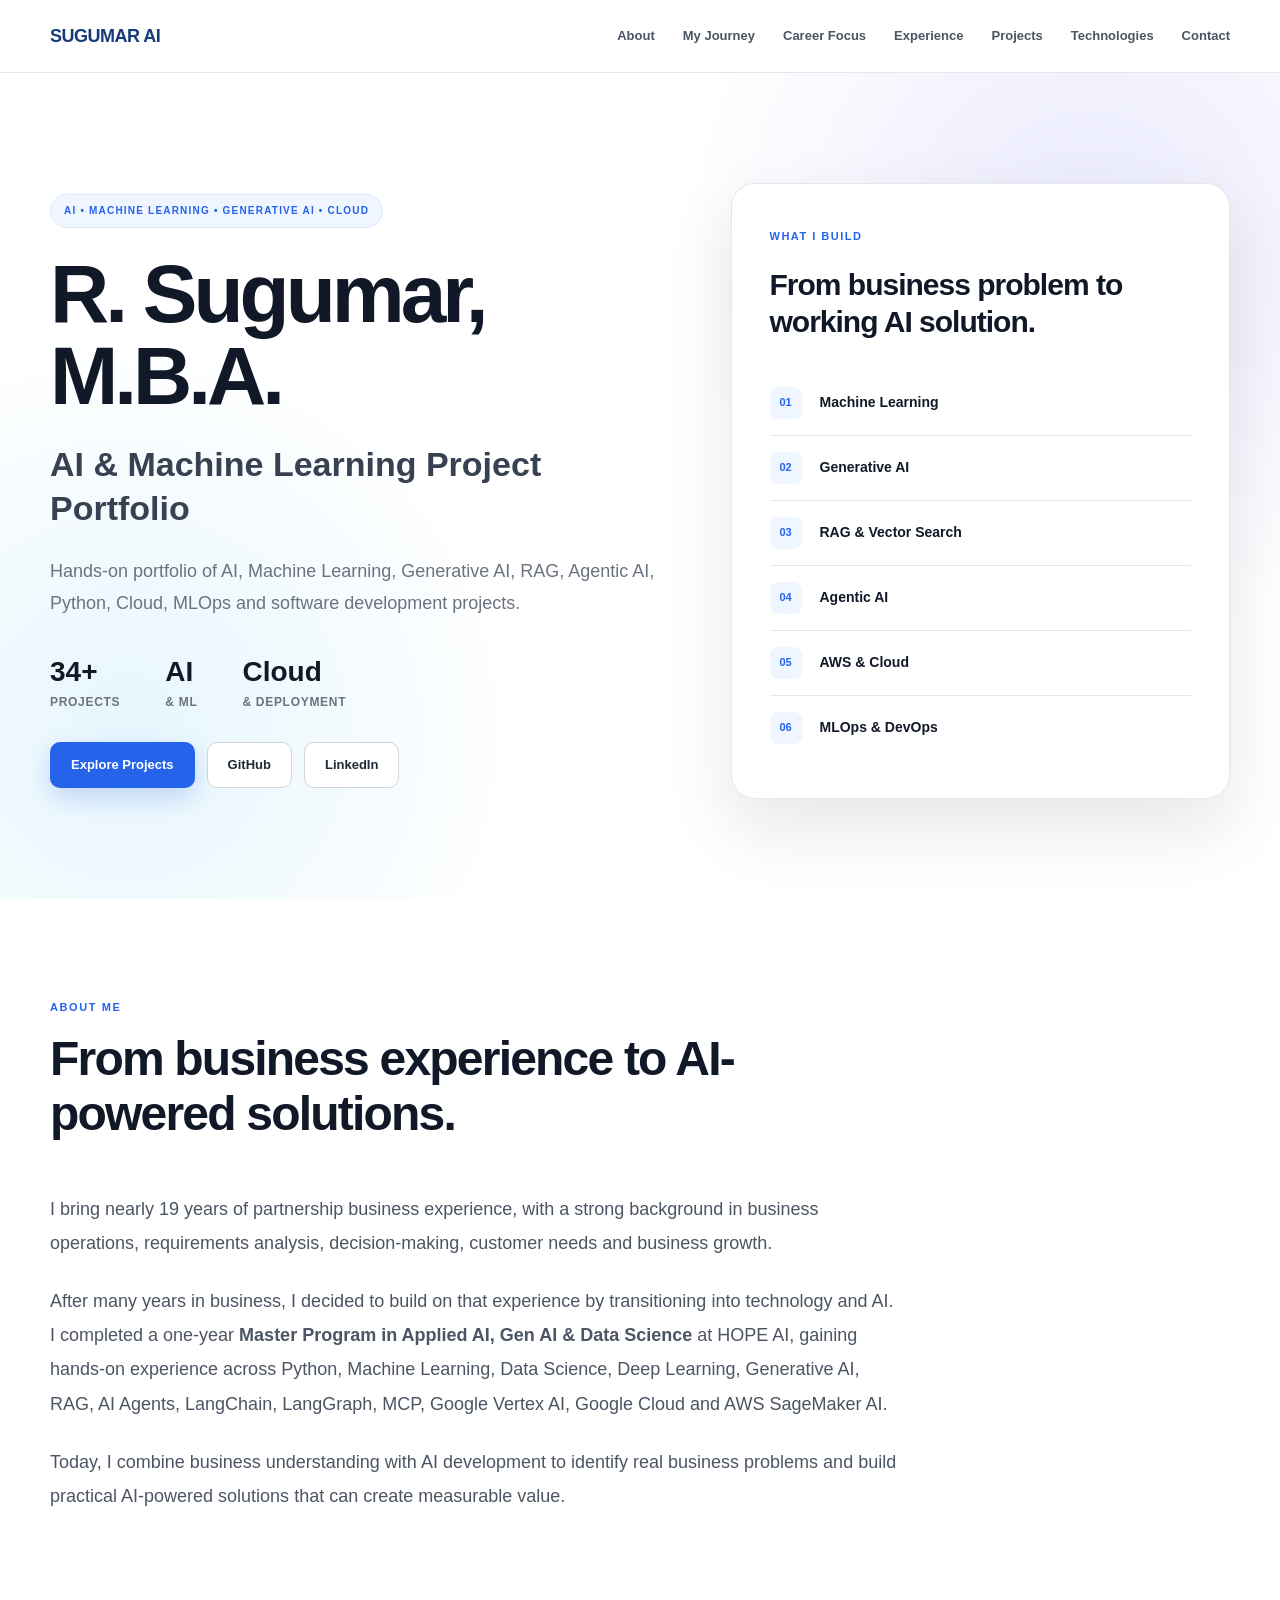
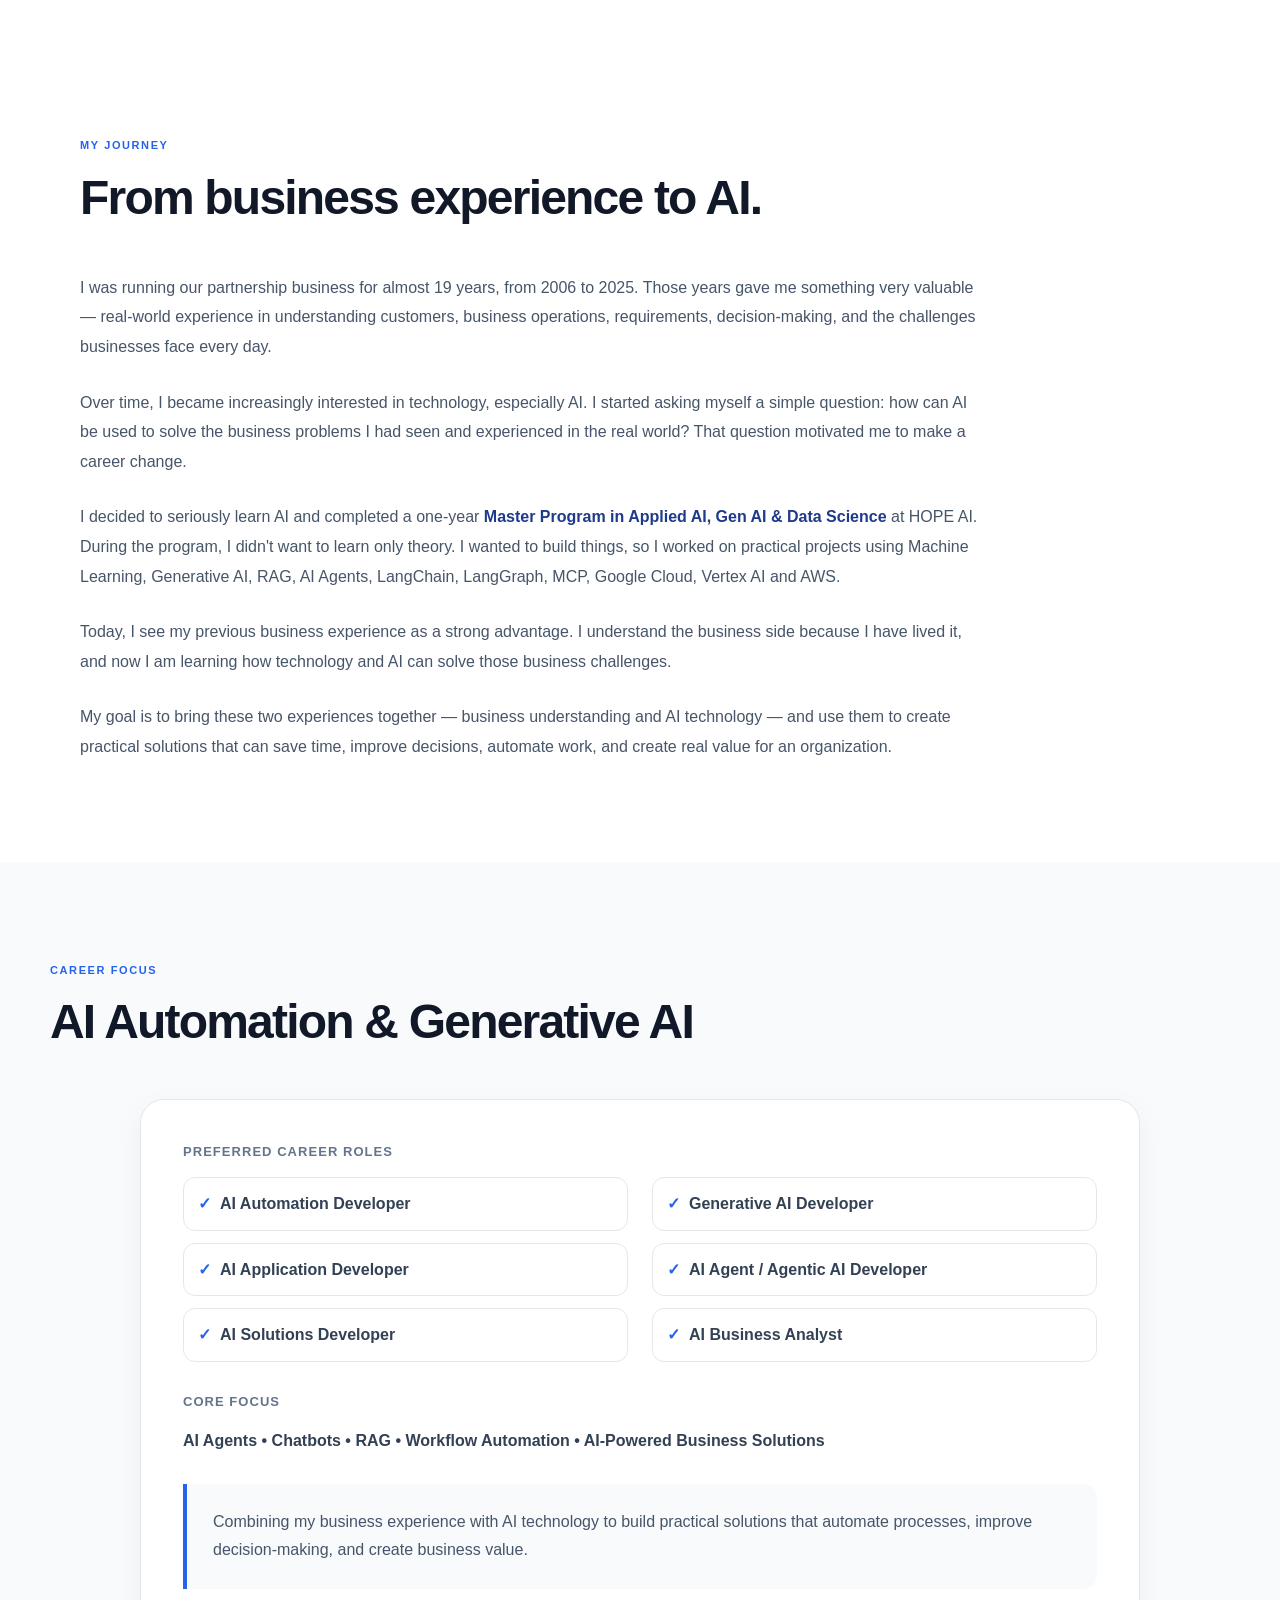
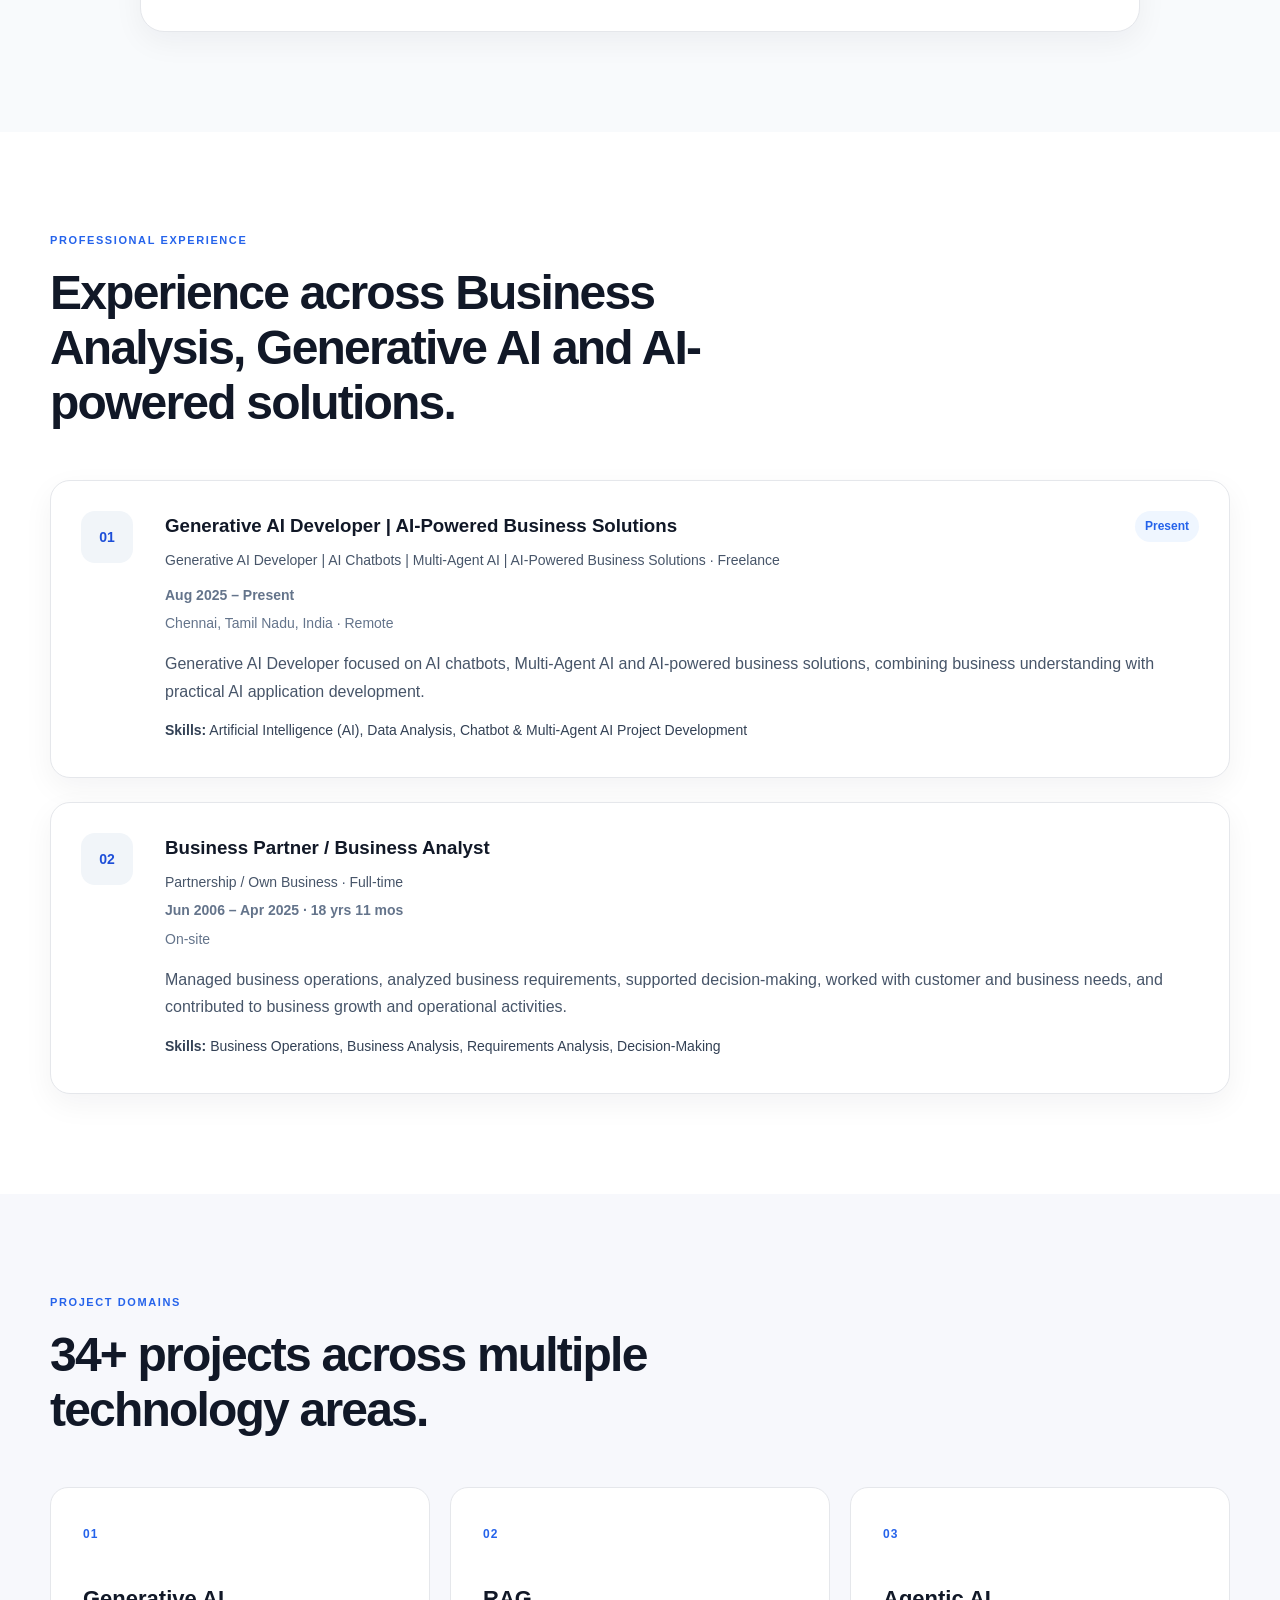
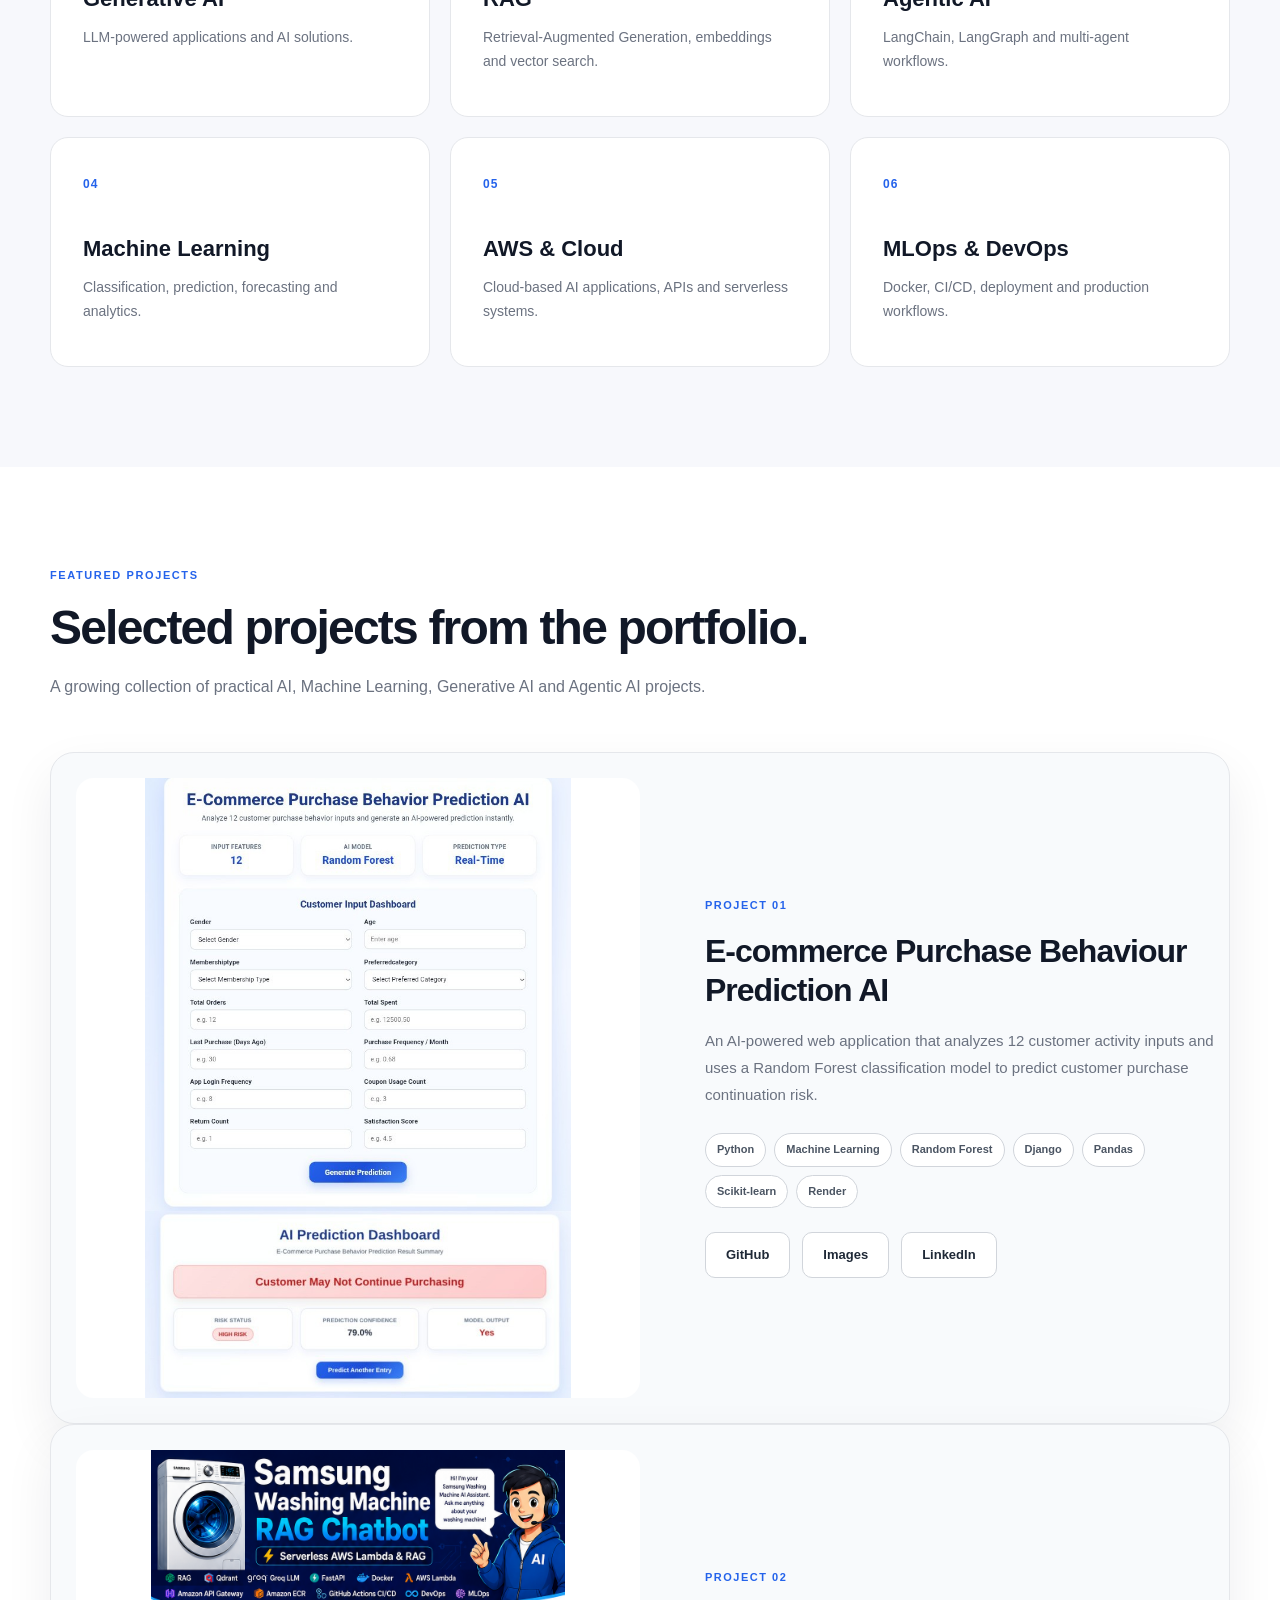
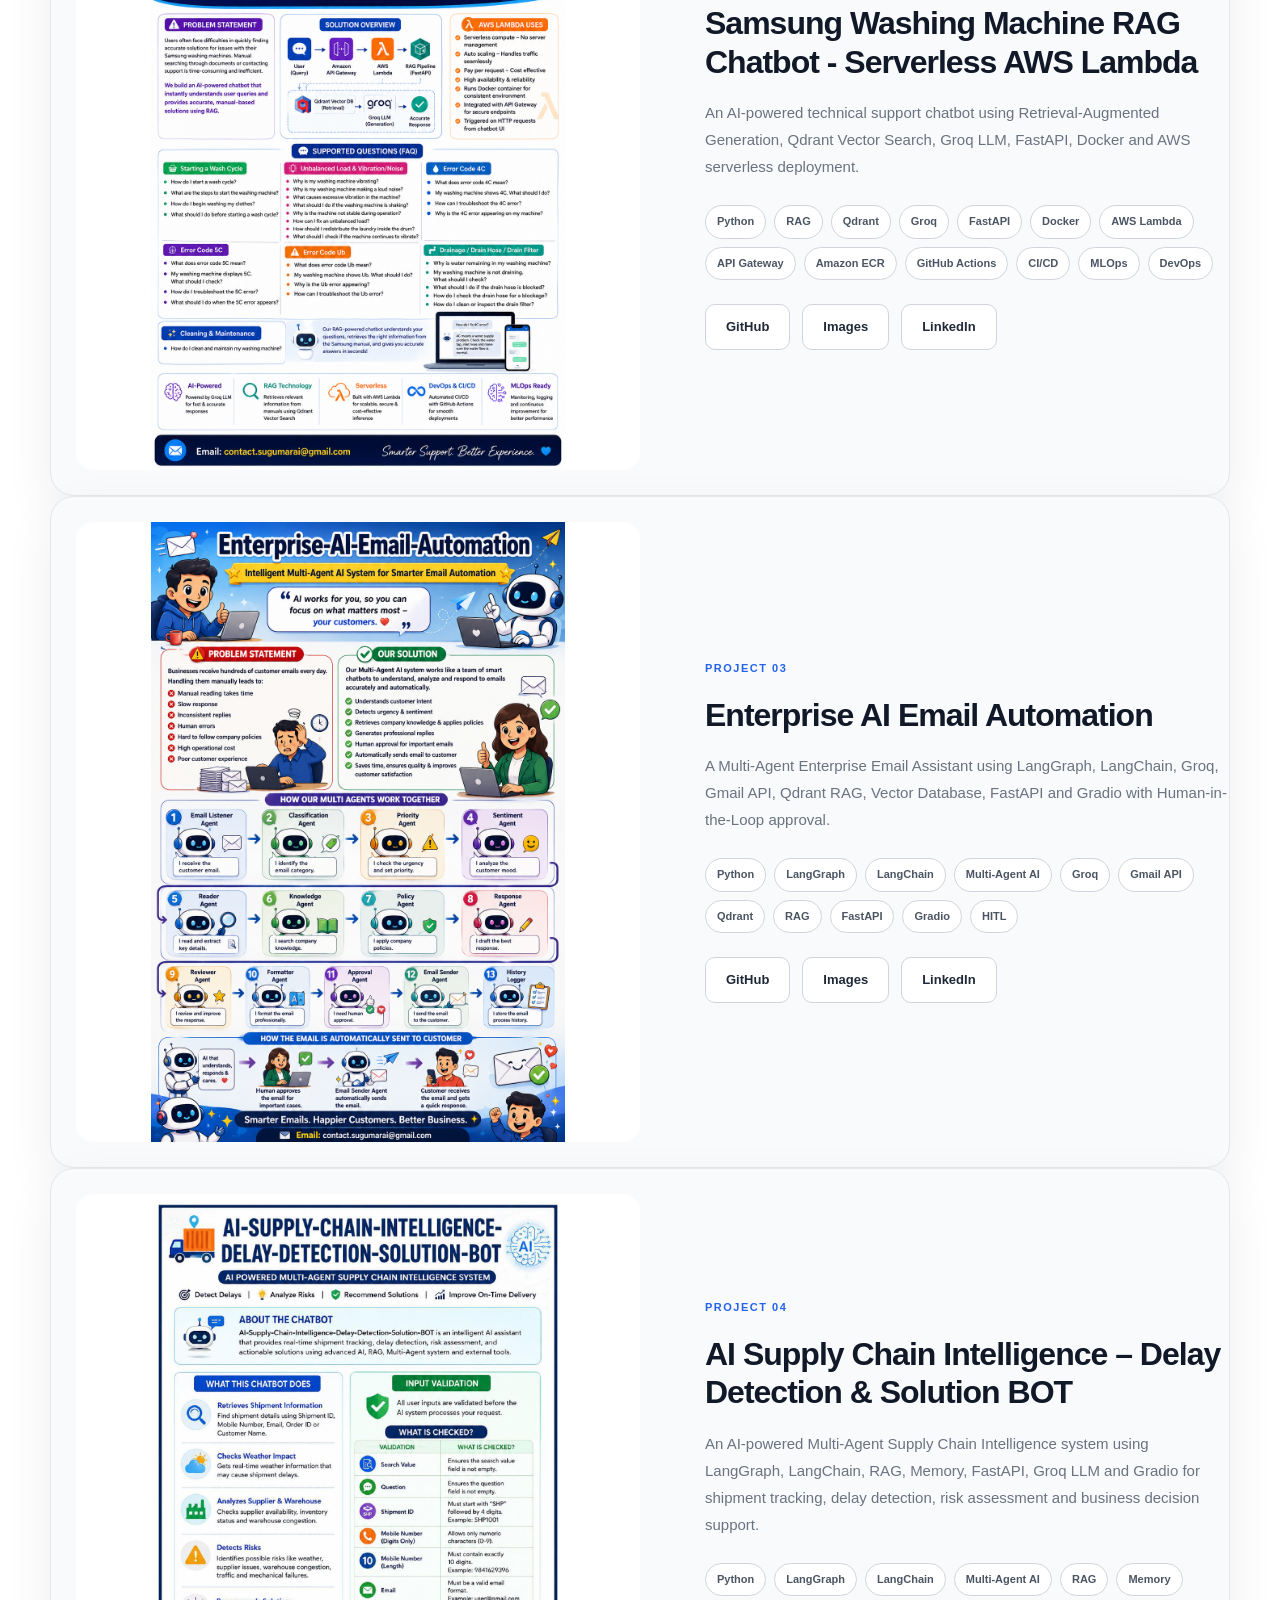
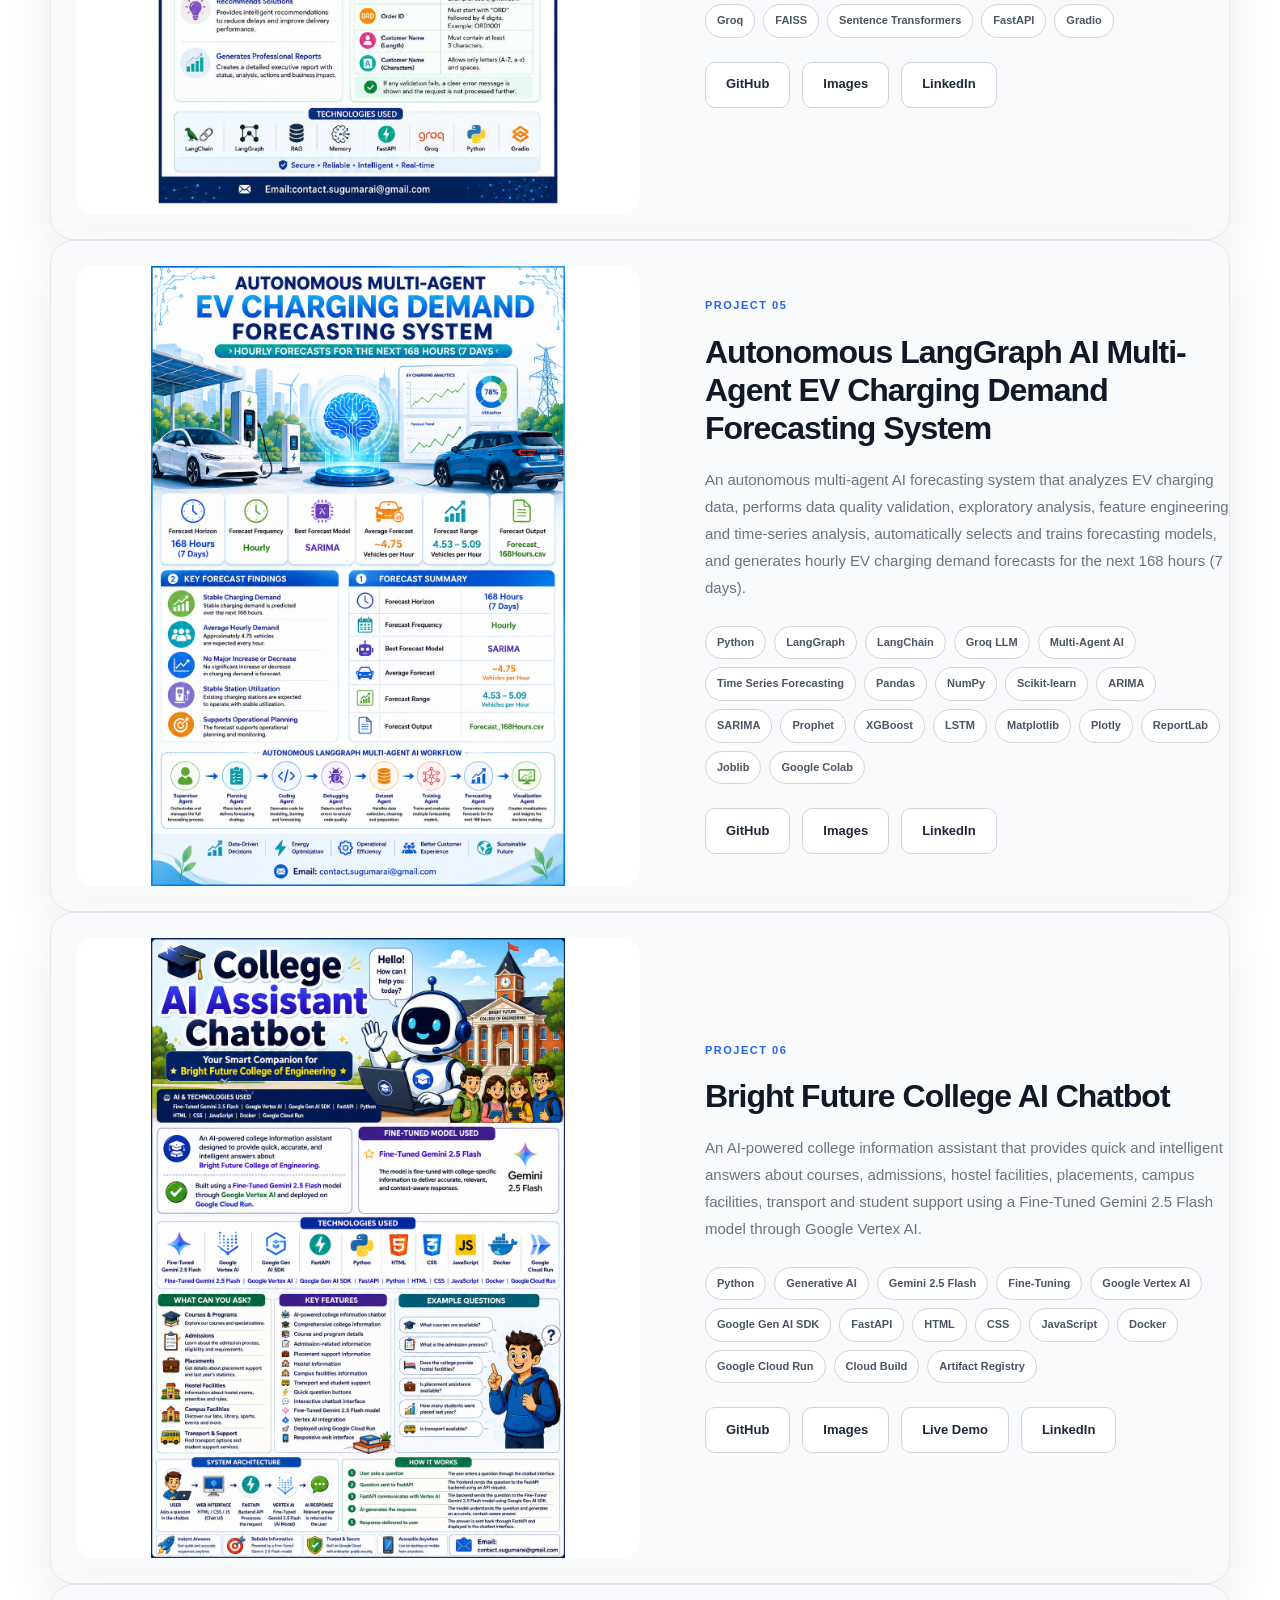
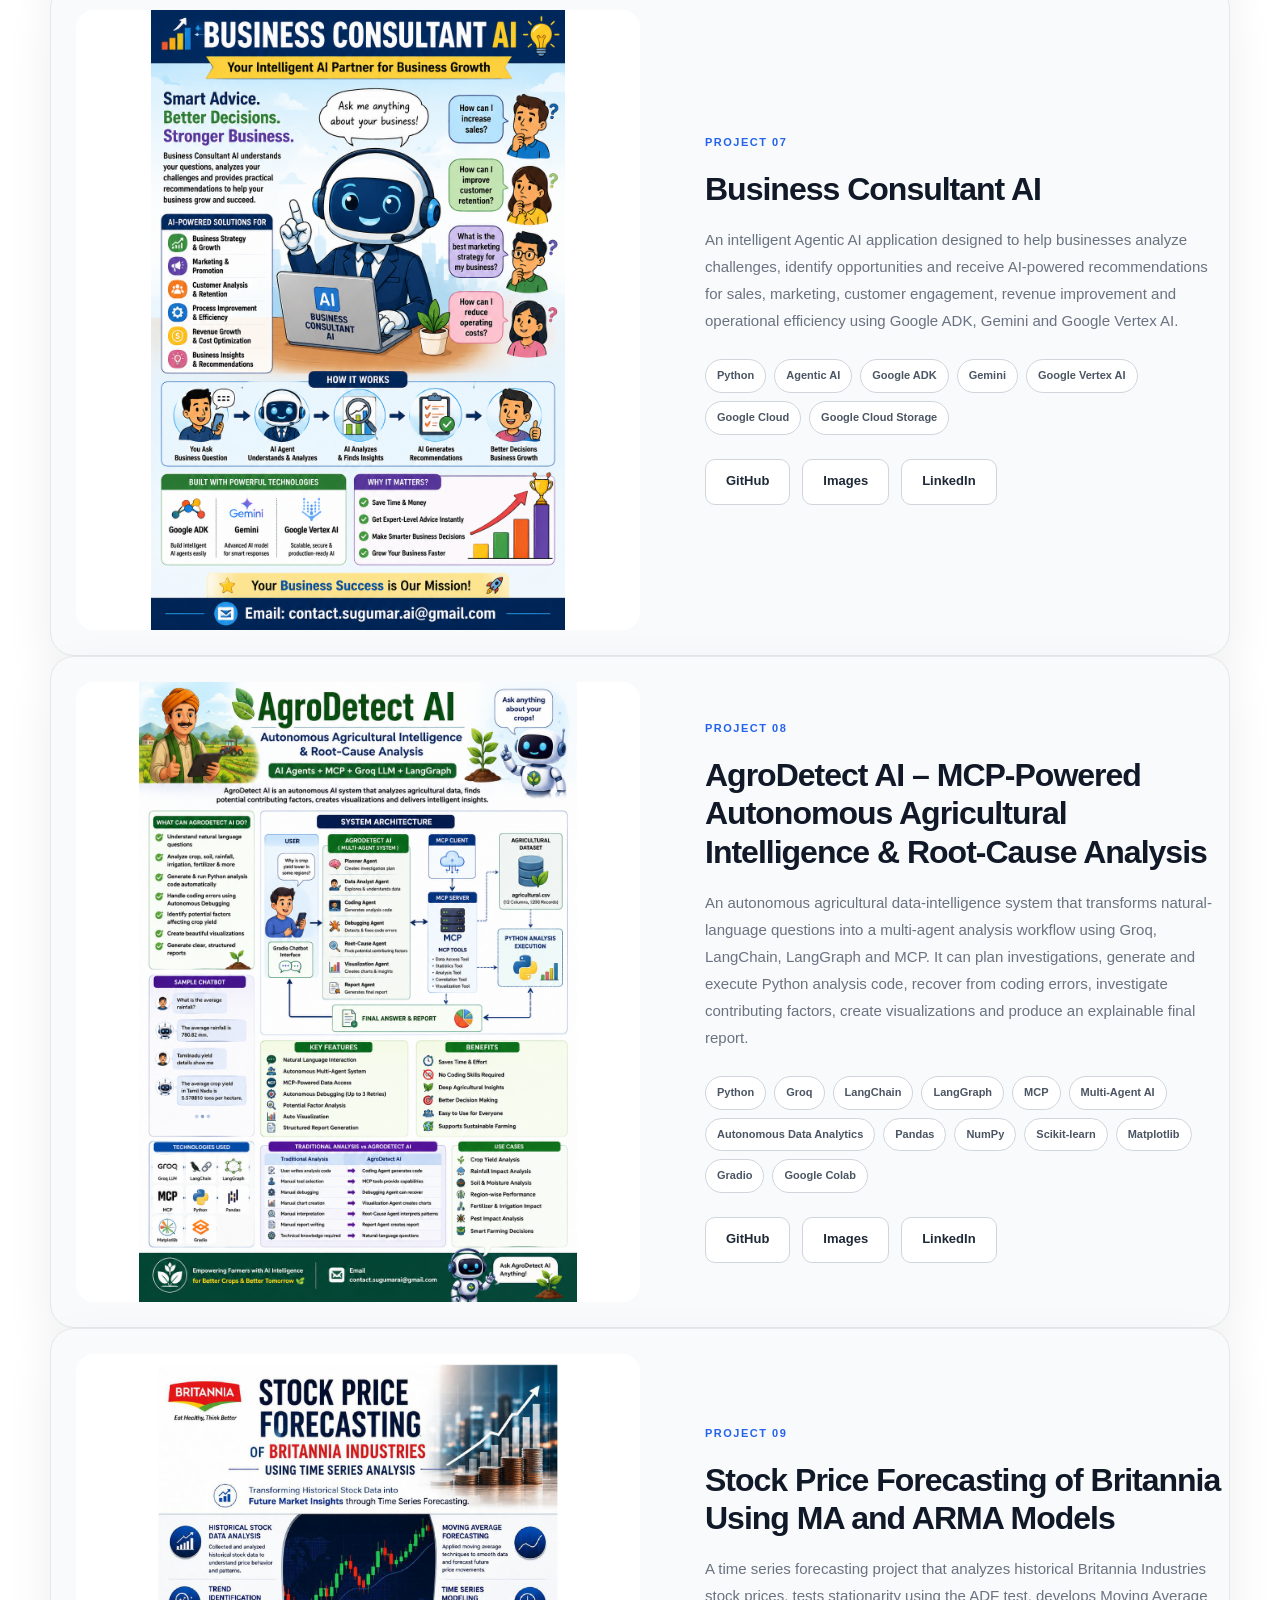
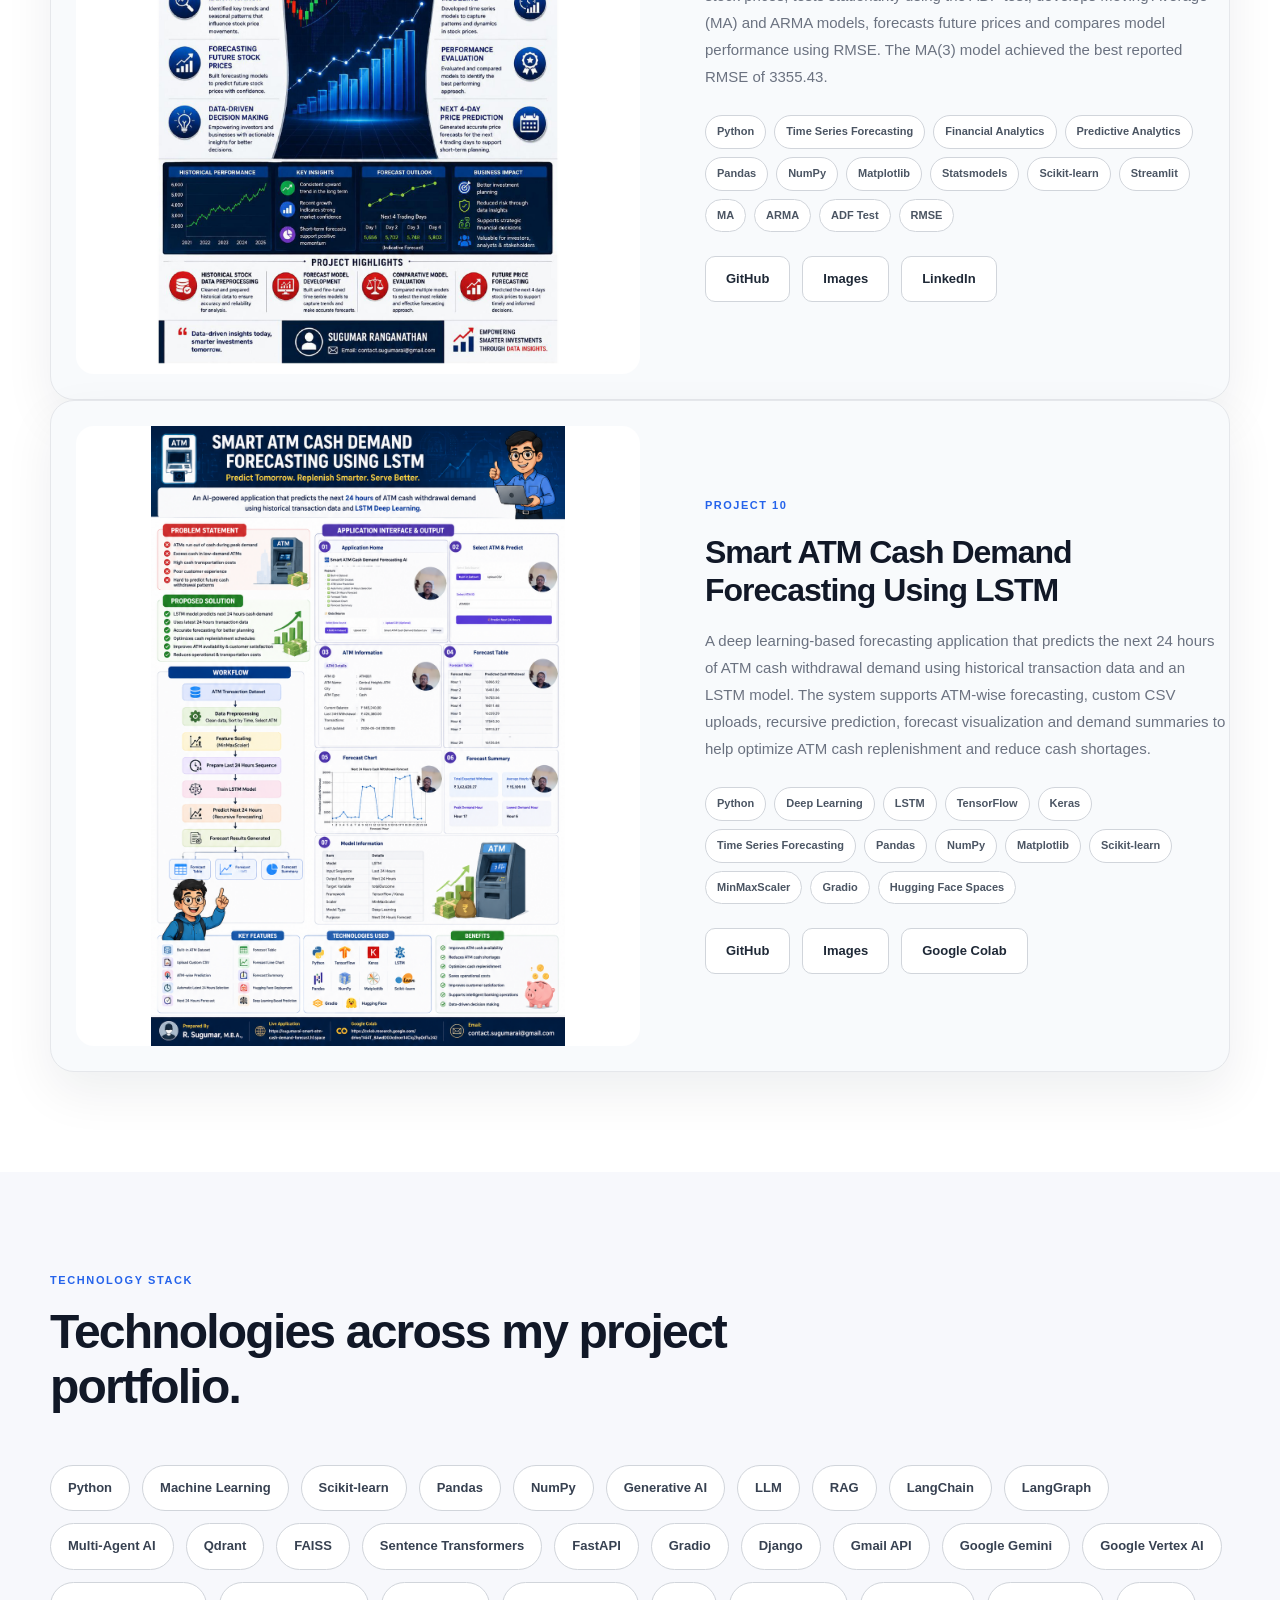
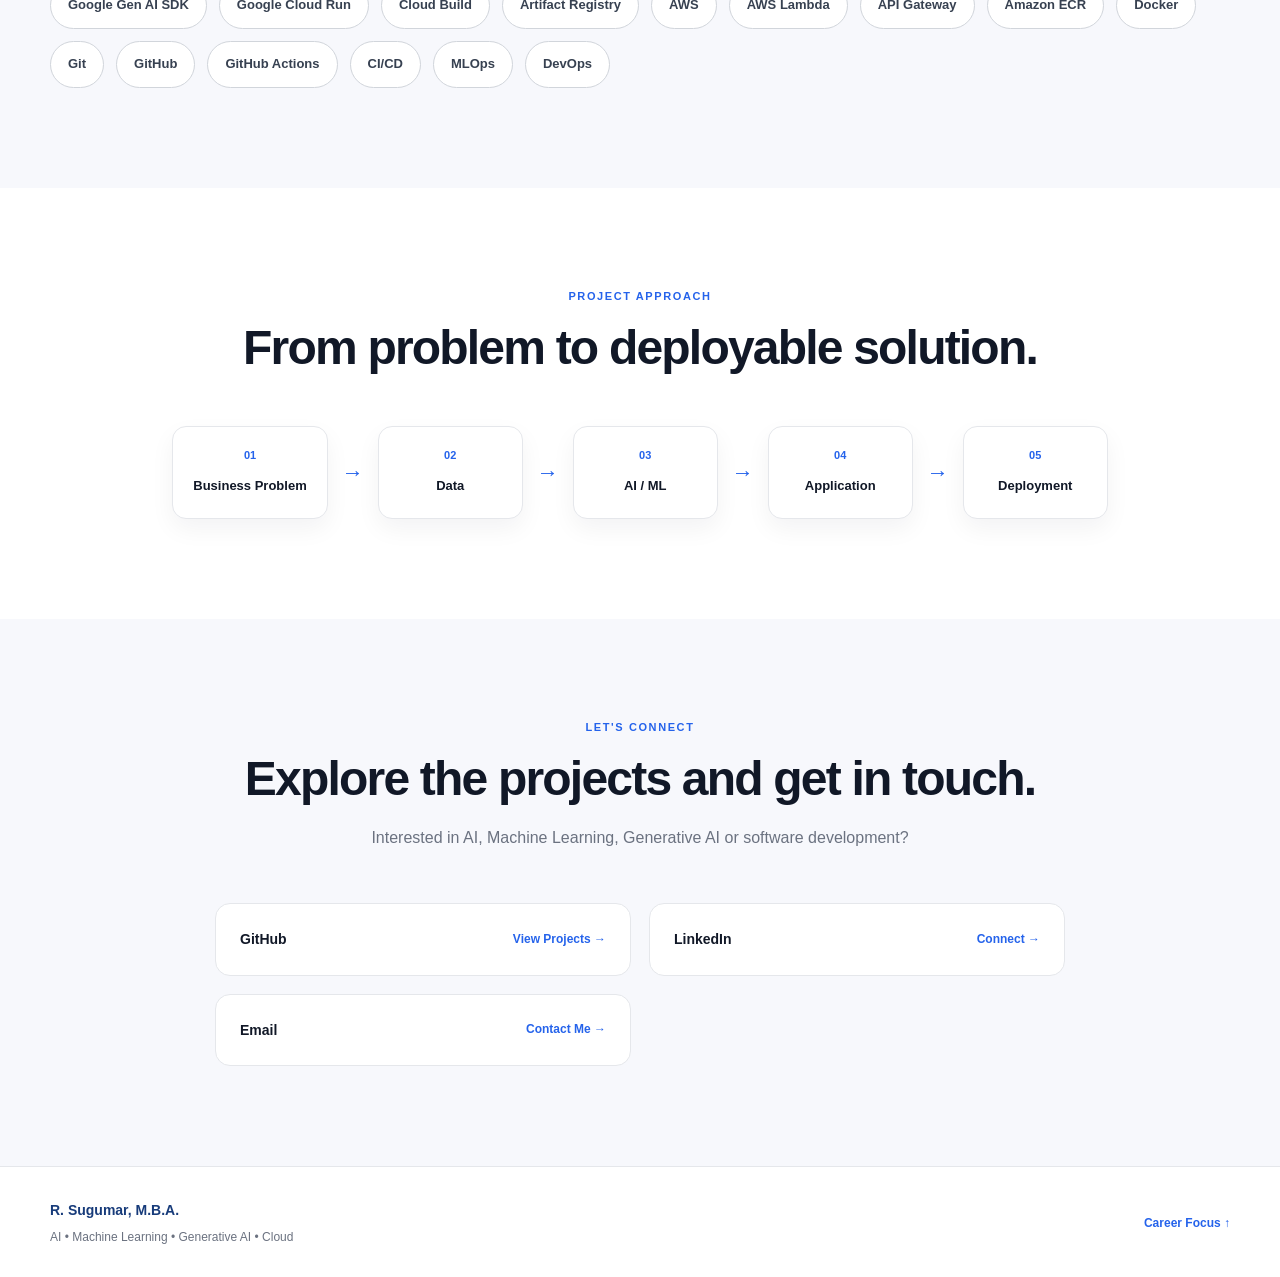
==== commit 43a76ccb: "Update index.html" ====
--- a/index.html
+++ b/index.html
@@ -260,6 +260,92 @@
             }
         }
     </style>
+
+    <style>
+        /* =========================================
+           CAREER FOCUS
+        ========================================== */
+
+        .portfolio-career-focus {
+            background: #f8fafc;
+        }
+
+        .career-focus-card {
+            max-width: 1000px;
+            margin: 0 auto;
+            padding: 42px;
+            border: 1px solid #e5e7eb;
+            border-radius: 24px;
+            background: #ffffff;
+            box-shadow: 0 10px 30px rgba(15, 23, 42, 0.05);
+        }
+
+        .career-role-label,
+        .career-core-label {
+            display: block;
+            margin-bottom: 14px;
+            color: #64748b;
+            font-size: 13px;
+            font-weight: 700;
+            letter-spacing: 0.08em;
+            text-transform: uppercase;
+        }
+
+        .career-roles {
+            display: grid;
+            grid-template-columns: repeat(2, minmax(0, 1fr));
+            gap: 12px 24px;
+            margin: 0 0 30px;
+            padding: 0;
+            list-style: none;
+        }
+
+        .career-roles li {
+            position: relative;
+            padding: 13px 16px 13px 36px;
+            border: 1px solid #e5e7eb;
+            border-radius: 12px;
+            color: #334155;
+            background: #ffffff;
+            font-weight: 600;
+        }
+
+        .career-roles li::before {
+            content: "✓";
+            position: absolute;
+            left: 14px;
+            color: #2563eb;
+            font-weight: 800;
+        }
+
+        .career-core {
+            margin: 0 0 28px;
+            color: #334155;
+            line-height: 1.8;
+            font-weight: 600;
+        }
+
+        .career-focus-summary {
+            margin: 0;
+            padding: 24px 26px;
+            border-left: 4px solid #2563eb;
+            border-radius: 0 14px 14px 0;
+            background: #f8fafc;
+            color: #475569;
+            line-height: 1.8;
+        }
+
+        @media (max-width: 700px) {
+            .career-focus-card {
+                padding: 28px 22px;
+            }
+
+            .career-roles {
+                grid-template-columns: 1fr;
+            }
+        }
+    </style>
+
 </head>
 
 <body>
@@ -284,6 +370,10 @@
 
                 <a href="#journey">
                     My Journey
+                </a>
+
+                <a href="#career-focus">
+                    Career Focus
                 </a>
 
                 <a href="#experience">
@@ -580,6 +670,65 @@
                         create practical solutions that can save time, improve
                         decisions, automate work, and create real value for an
                         organization.
+                    </p>
+
+                </div>
+
+            </div>
+
+        </section>
+
+
+
+        <!-- =========================================
+             CAREER FOCUS
+        ========================================== -->
+
+        <section id="career-focus"
+            class="section portfolio-career-focus">
+
+            <div class="container">
+
+                <div class="section-heading">
+
+                    <span>
+                        CAREER FOCUS
+                    </span>
+
+                    <h2>
+                        AI Automation &amp; Generative AI
+                    </h2>
+
+                </div>
+
+                <div class="career-focus-card">
+
+                    <span class="career-role-label">
+                        Preferred Career Roles
+                    </span>
+
+                    <ul class="career-roles">
+                        <li>AI Automation Developer</li>
+                        <li>Generative AI Developer</li>
+                        <li>AI Application Developer</li>
+                        <li>AI Agent / Agentic AI Developer</li>
+                        <li>AI Solutions Developer</li>
+                        <li>AI Business Analyst</li>
+                    </ul>
+
+                    <span class="career-core-label">
+                        Core Focus
+                    </span>
+
+                    <p class="career-core">
+                        AI Agents • Chatbots • RAG • Workflow Automation •
+                        AI-Powered Business Solutions
+                    </p>
+
+                    <p class="career-focus-summary">
+                        Combining my business experience with AI technology to
+                        build practical solutions that automate processes,
+                        improve decision-making, and create business value.
                     </p>
 
                 </div>
@@ -2074,8 +2223,8 @@
 
             <div>
 
-                <a href="#journey">
-                    My Journey ↑
+                <a href="#career-focus">
+                    Career Focus ↑
                 </a>
 
             </div>
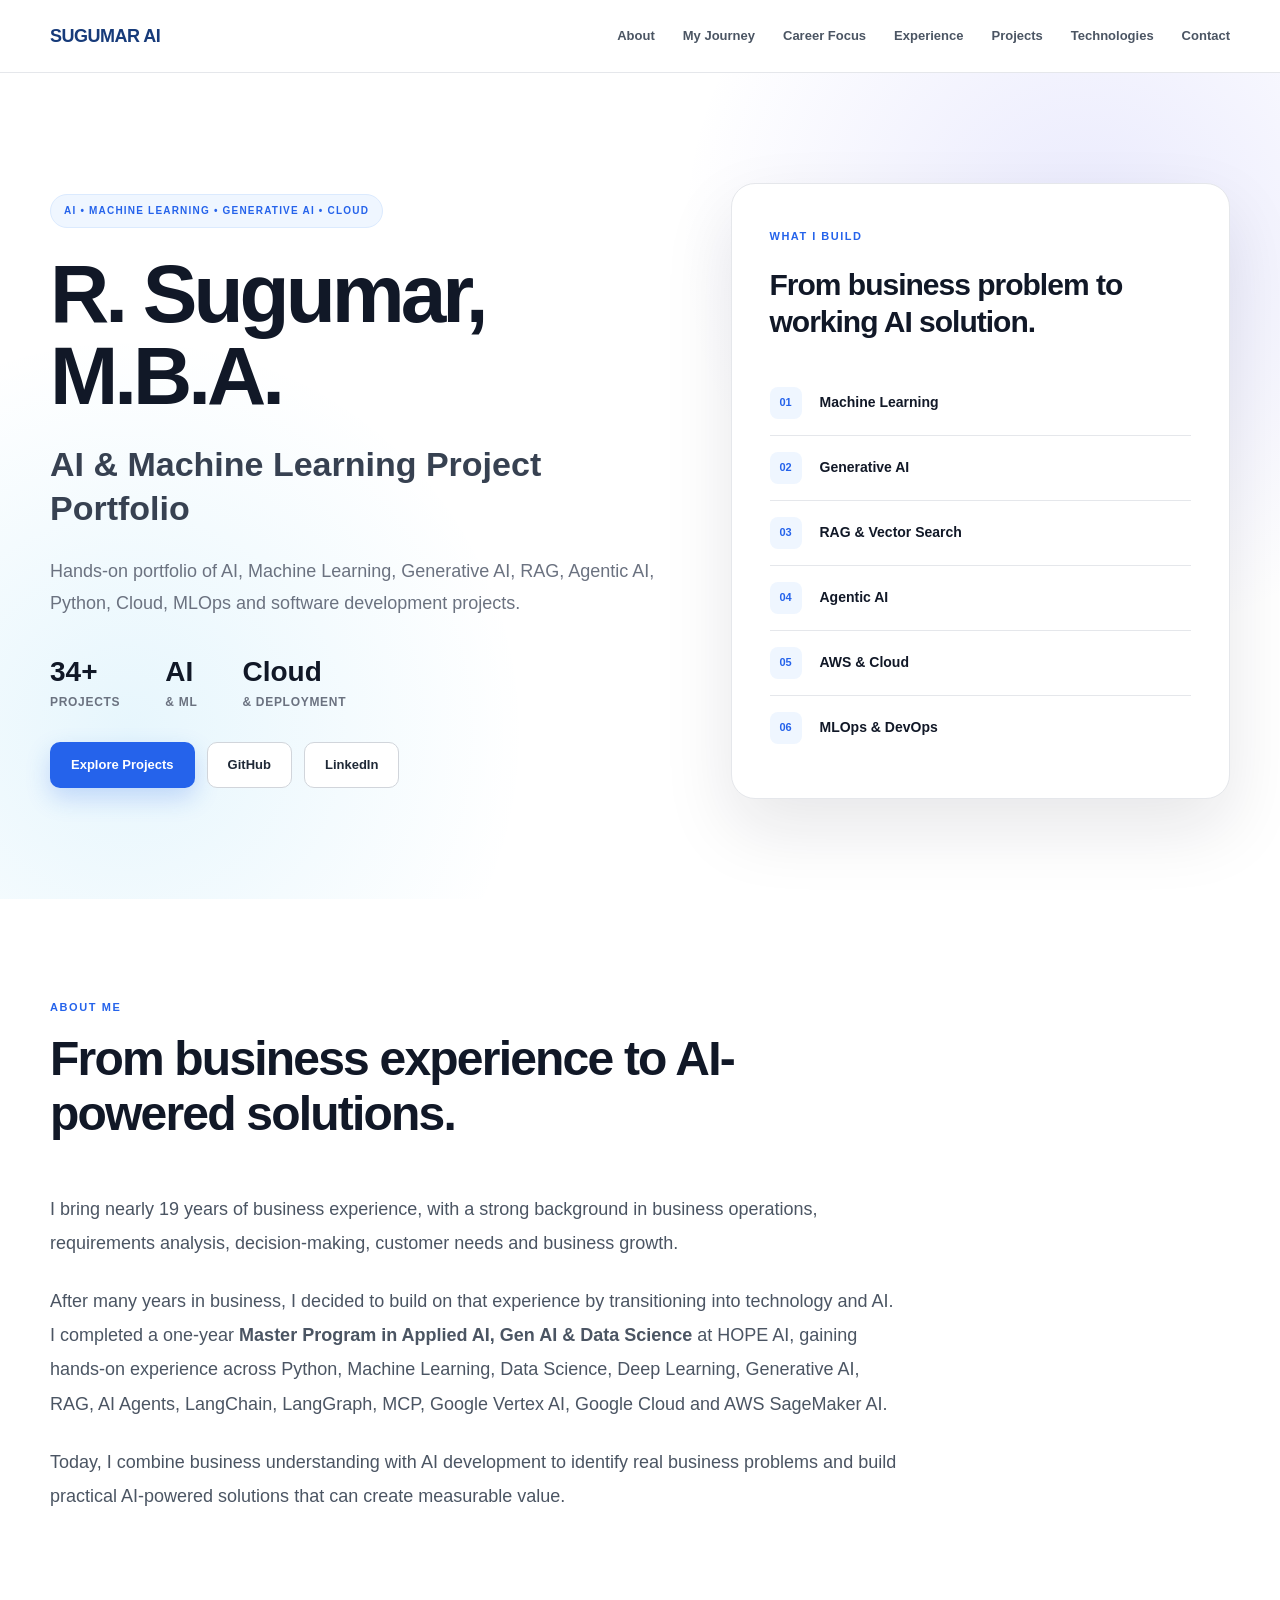
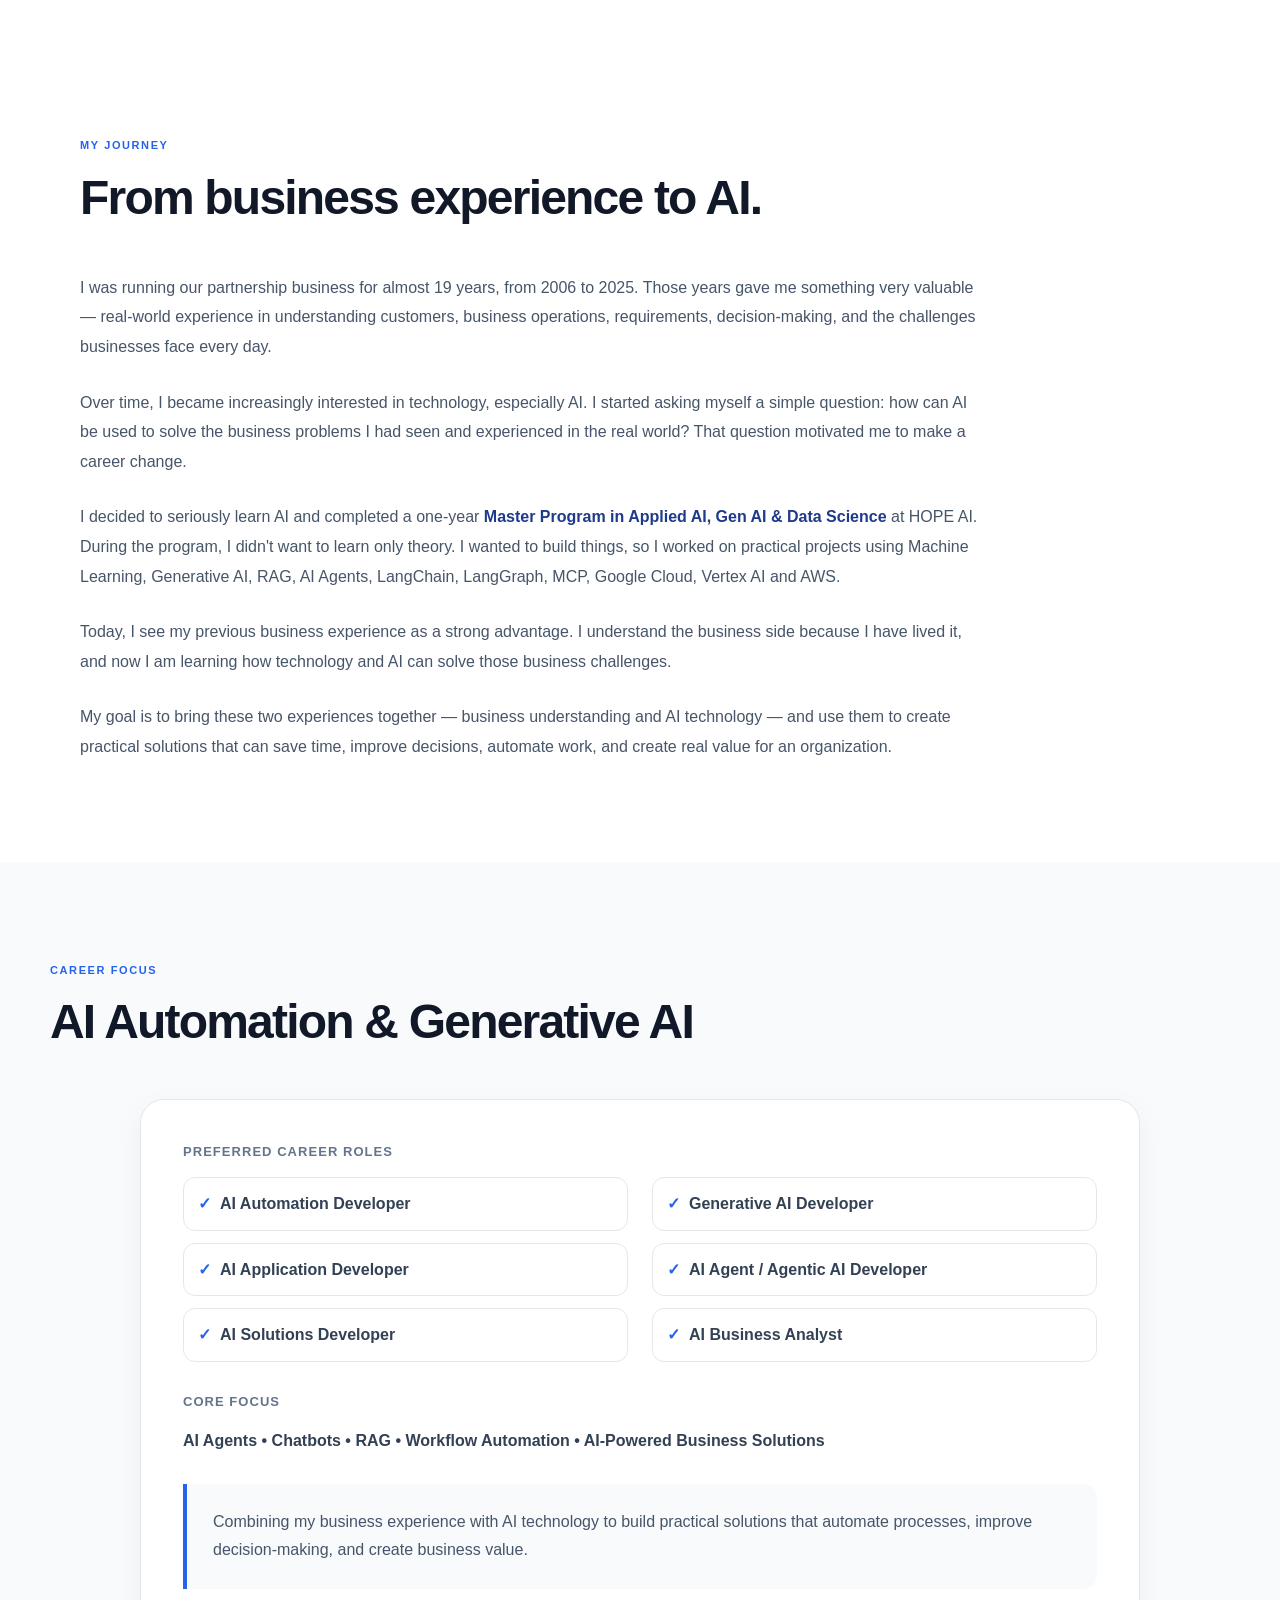
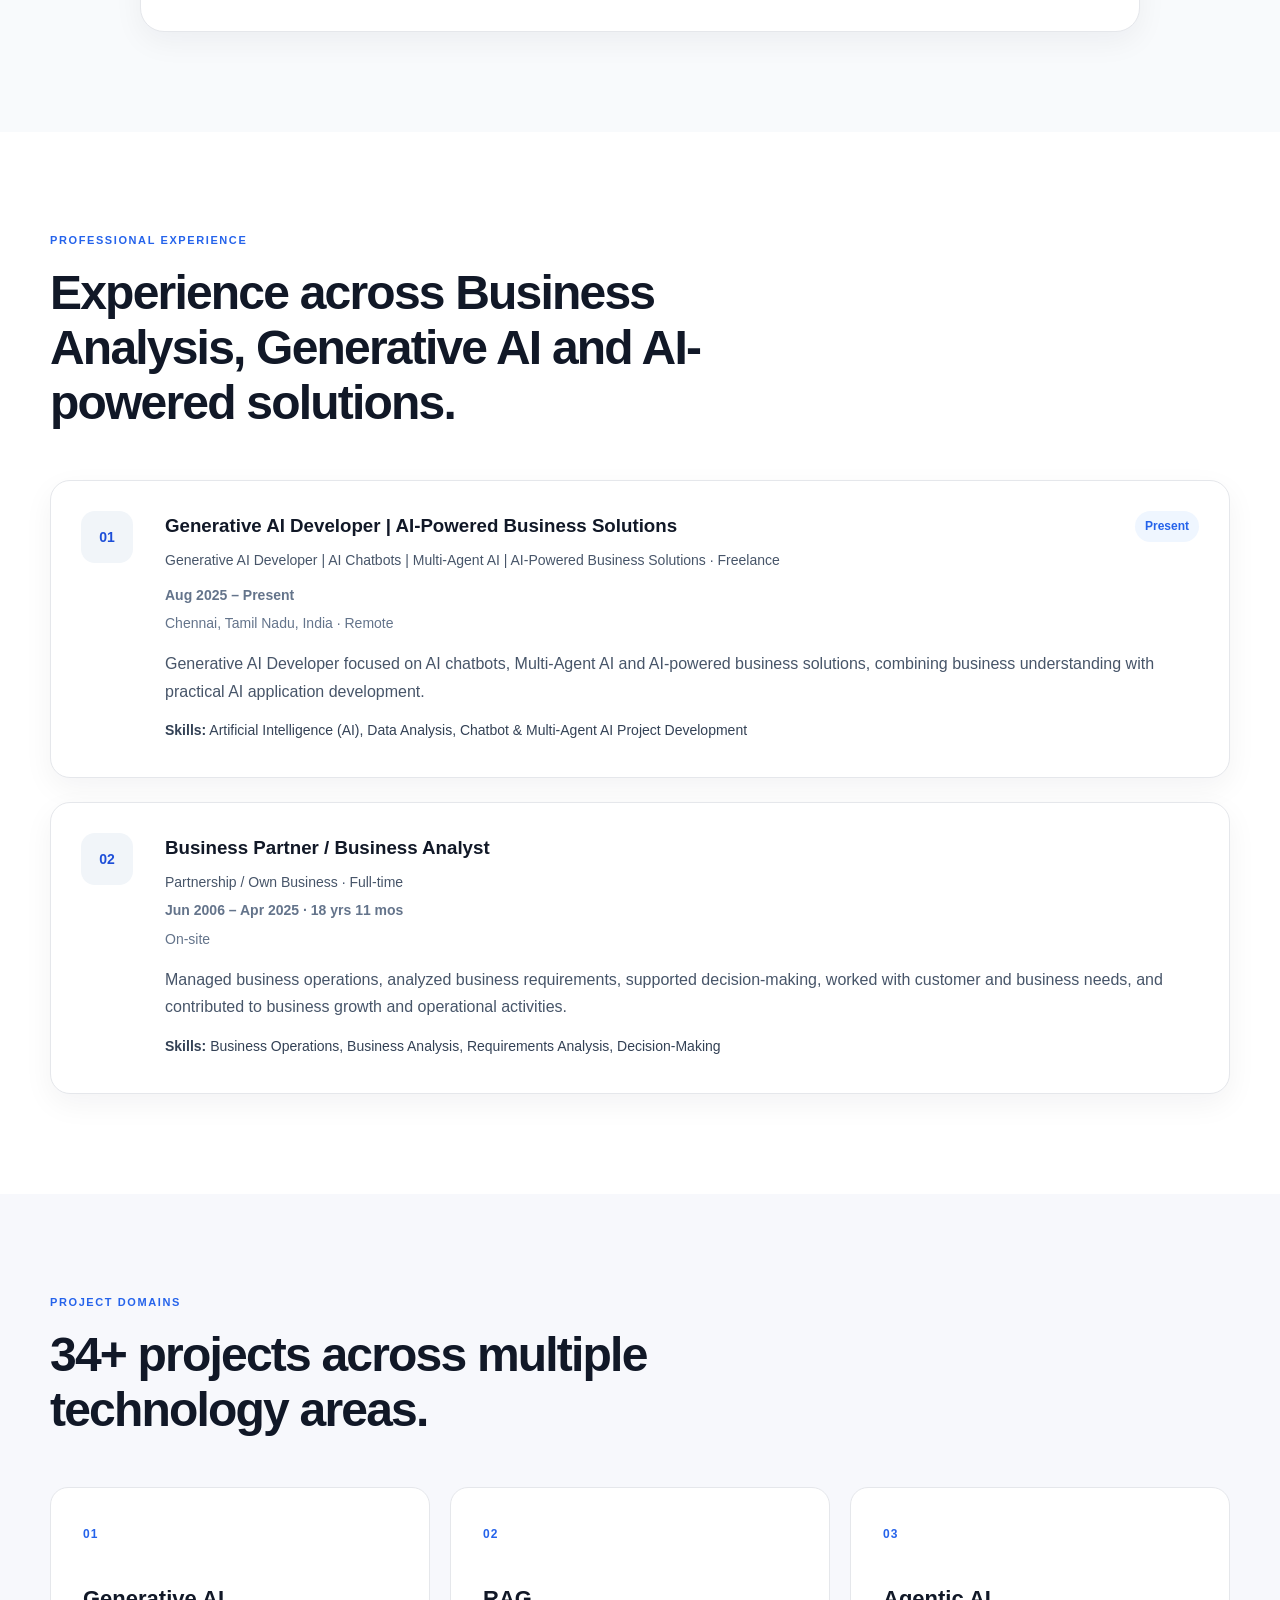
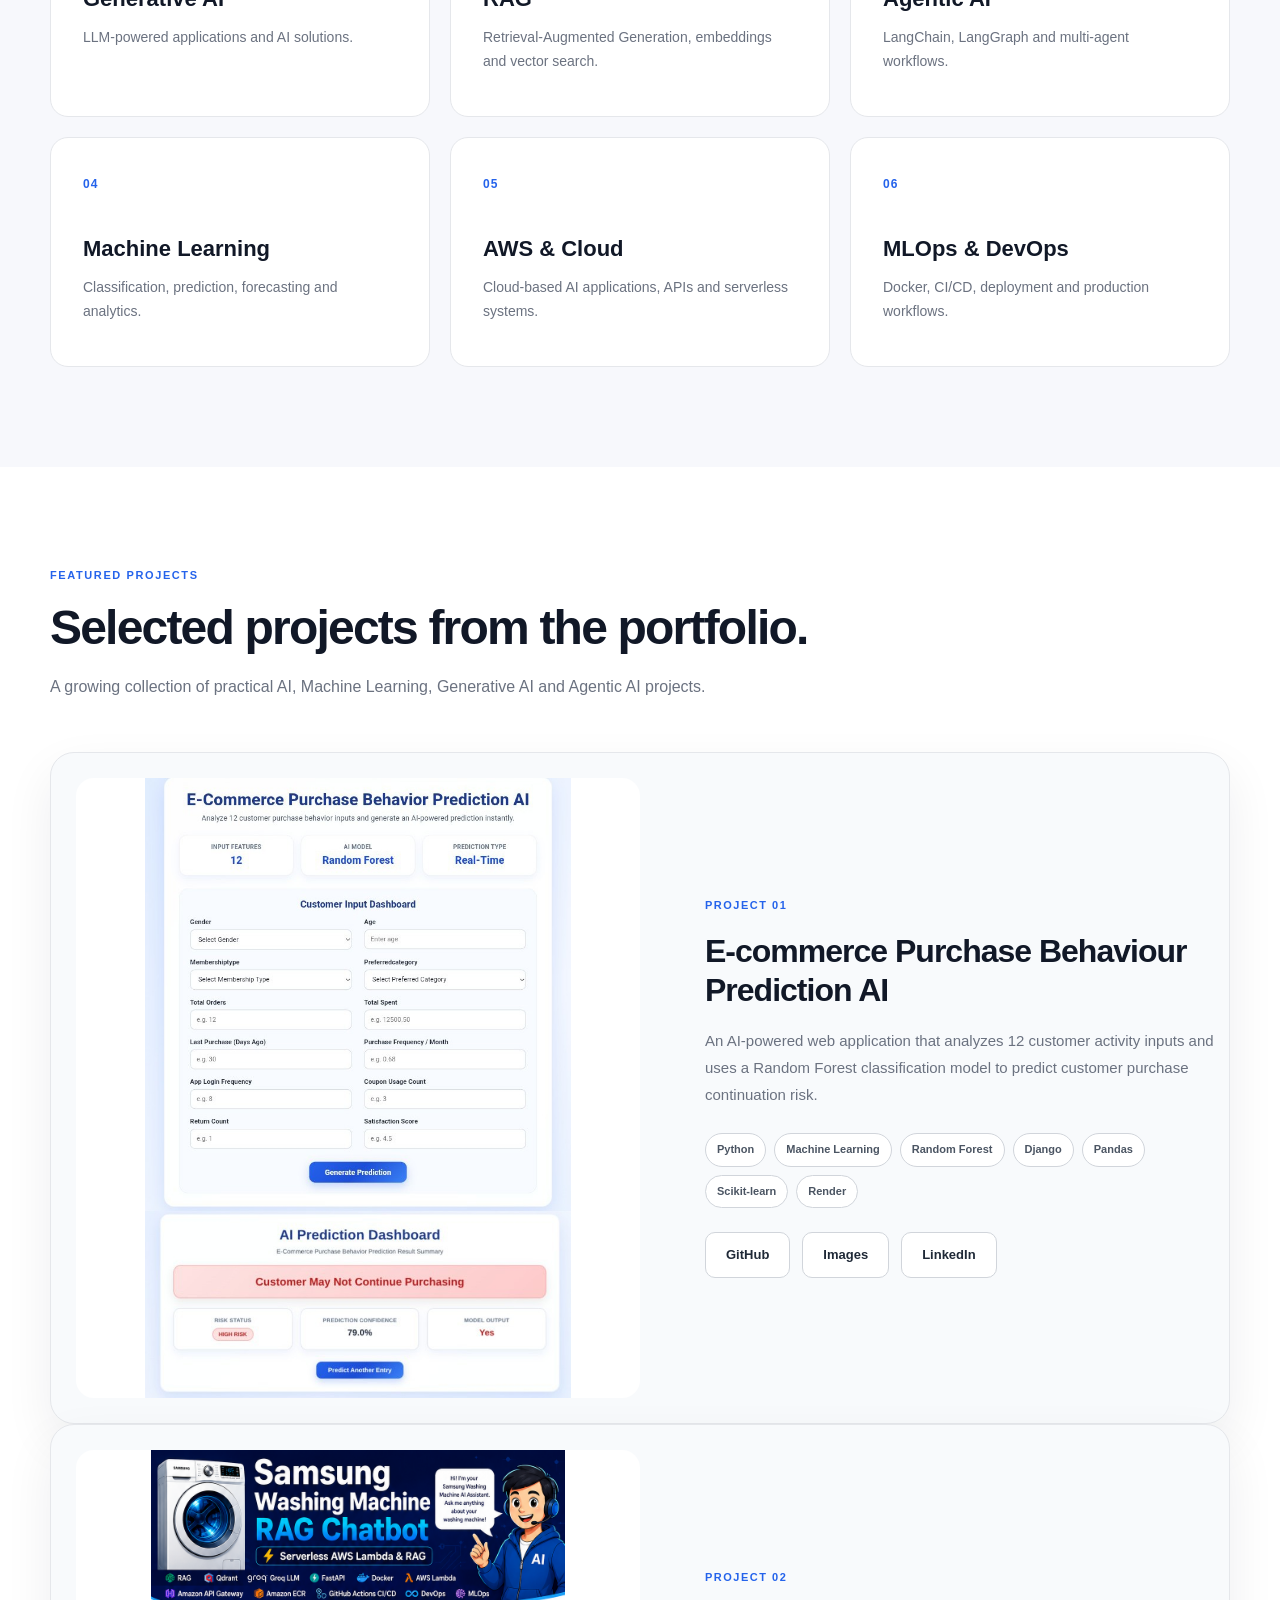
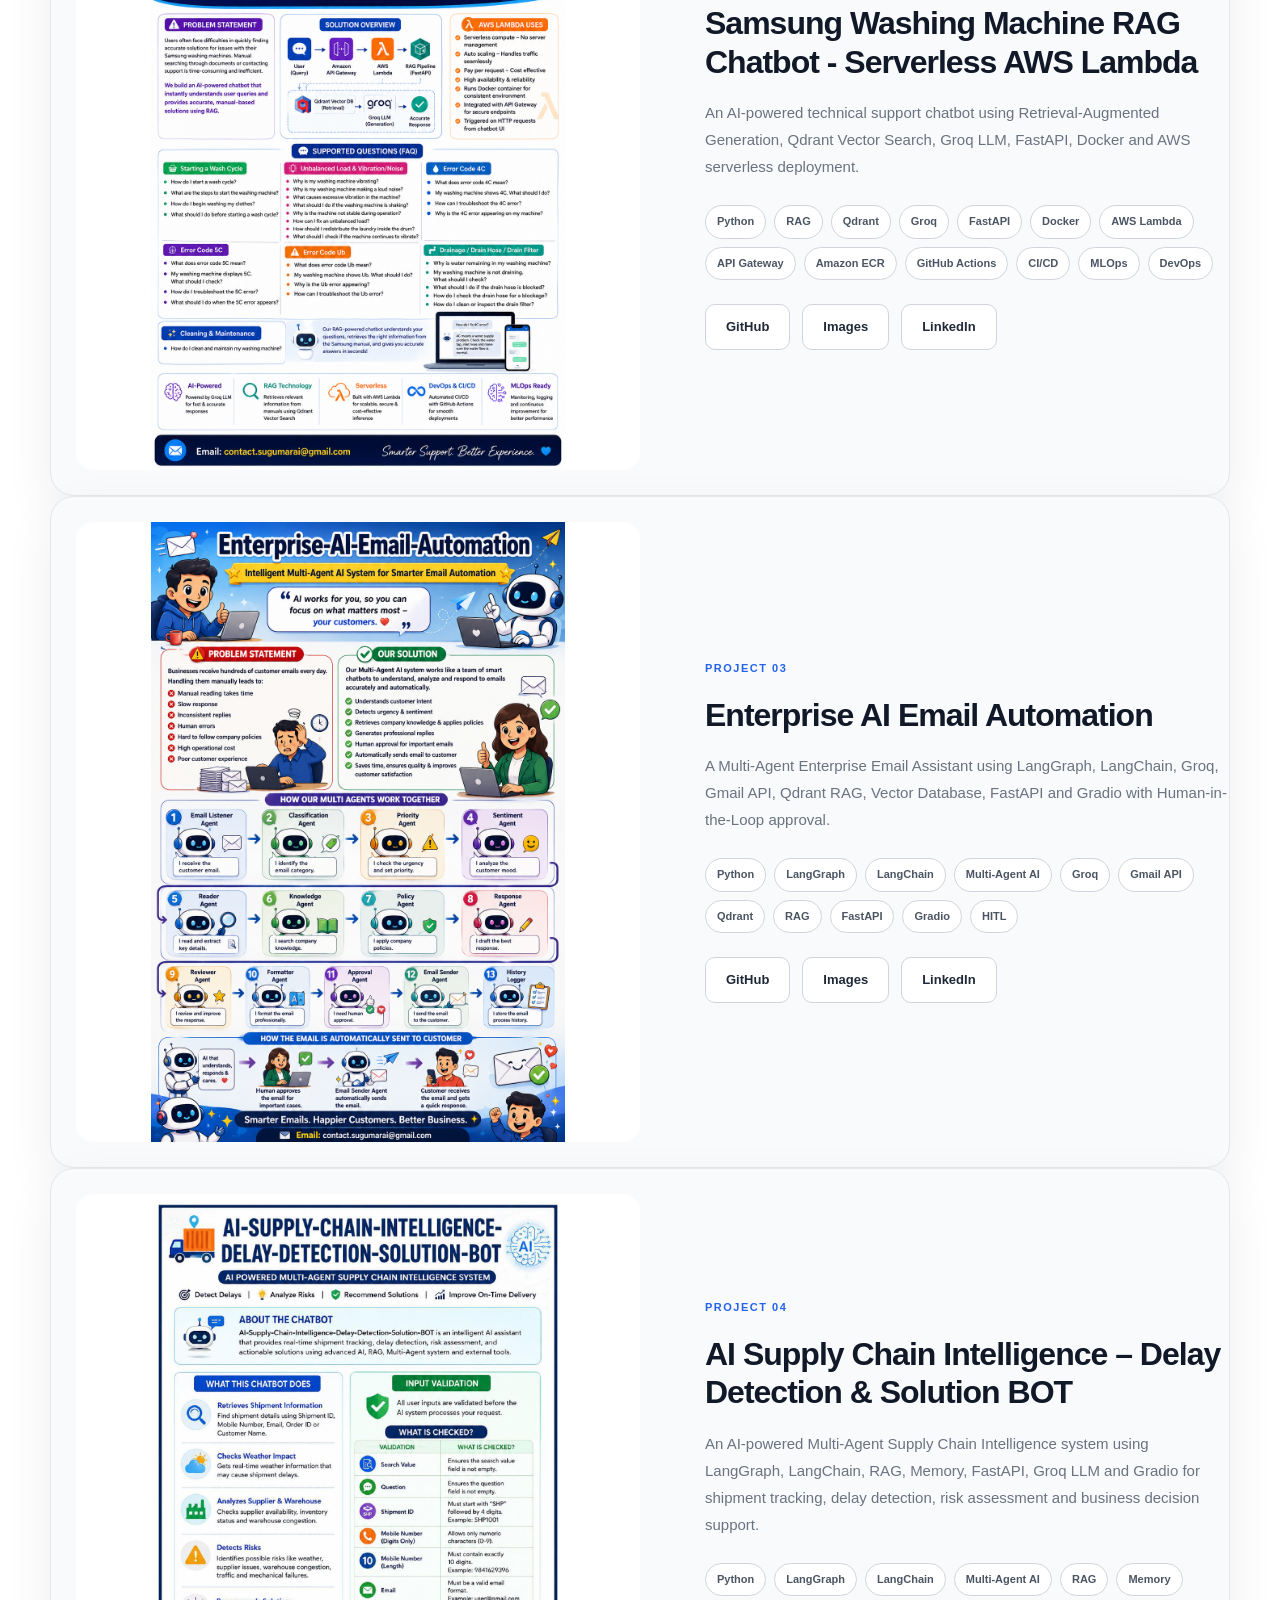
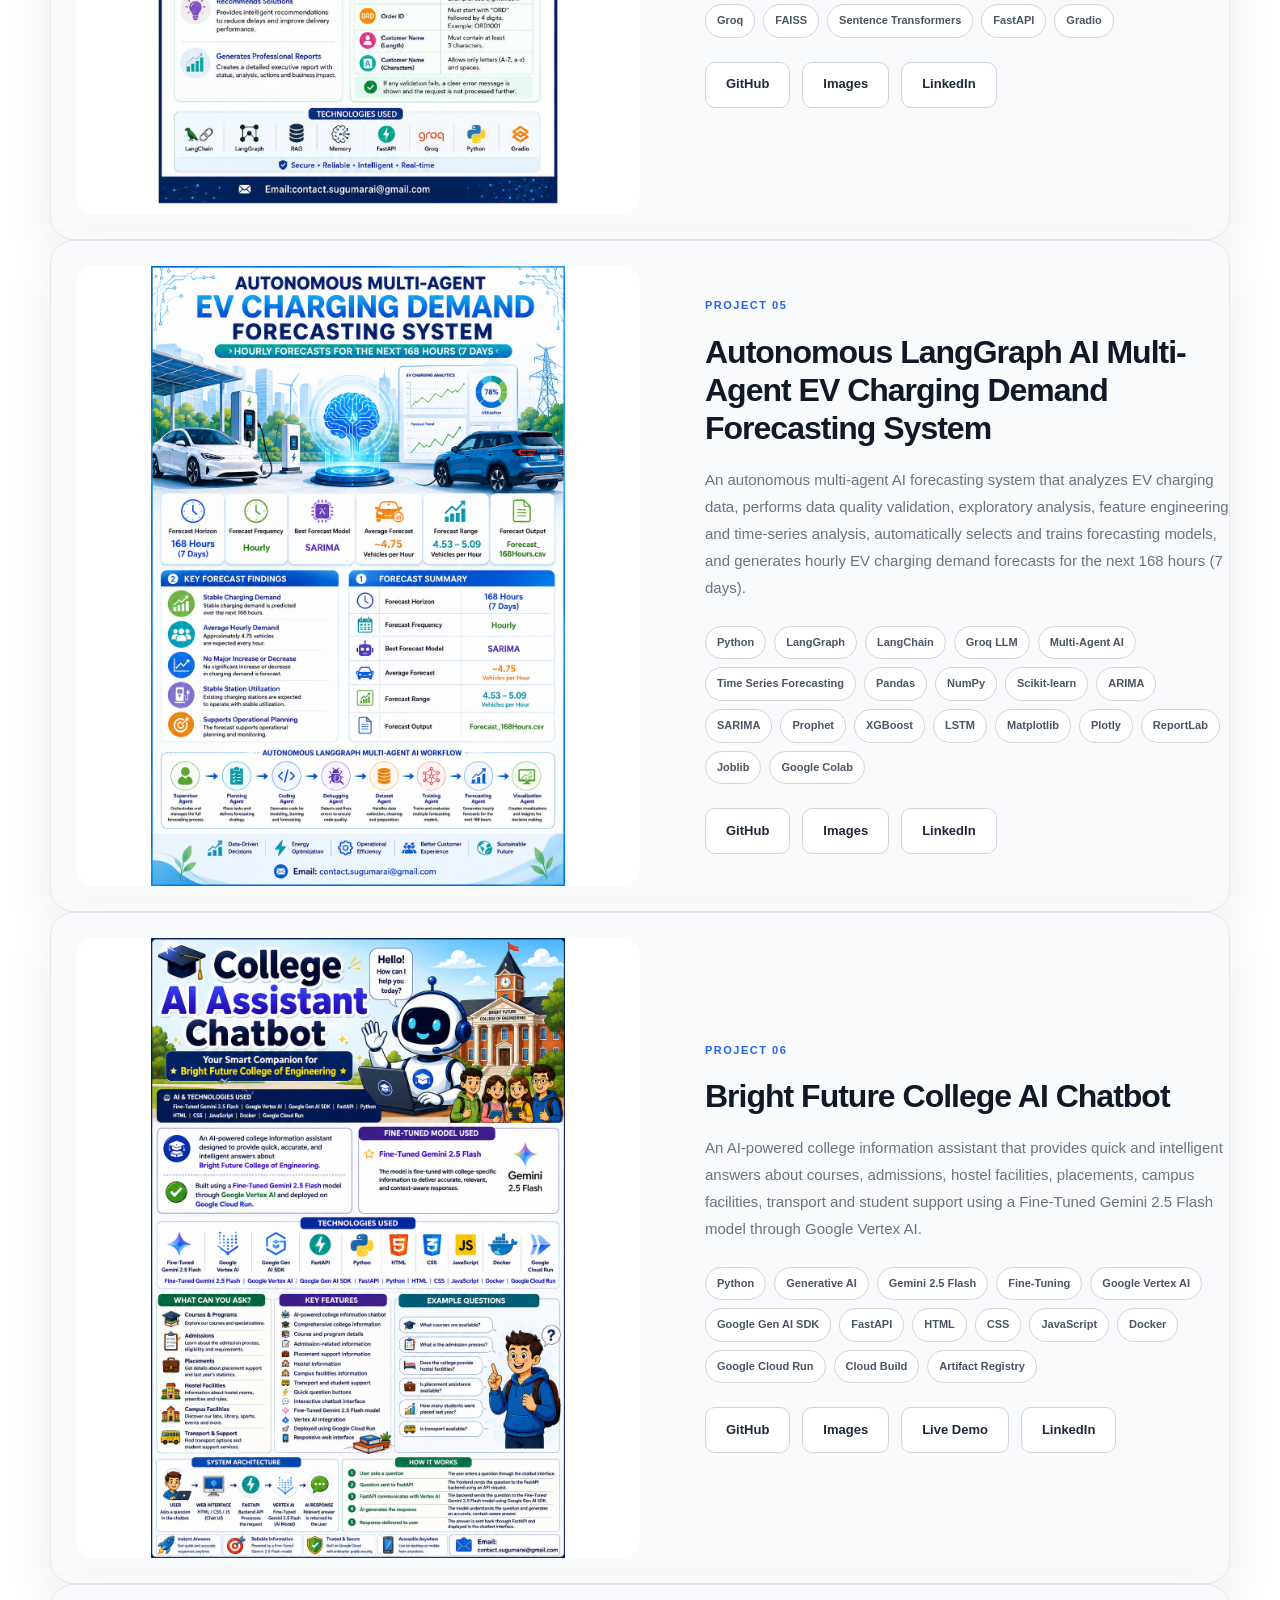
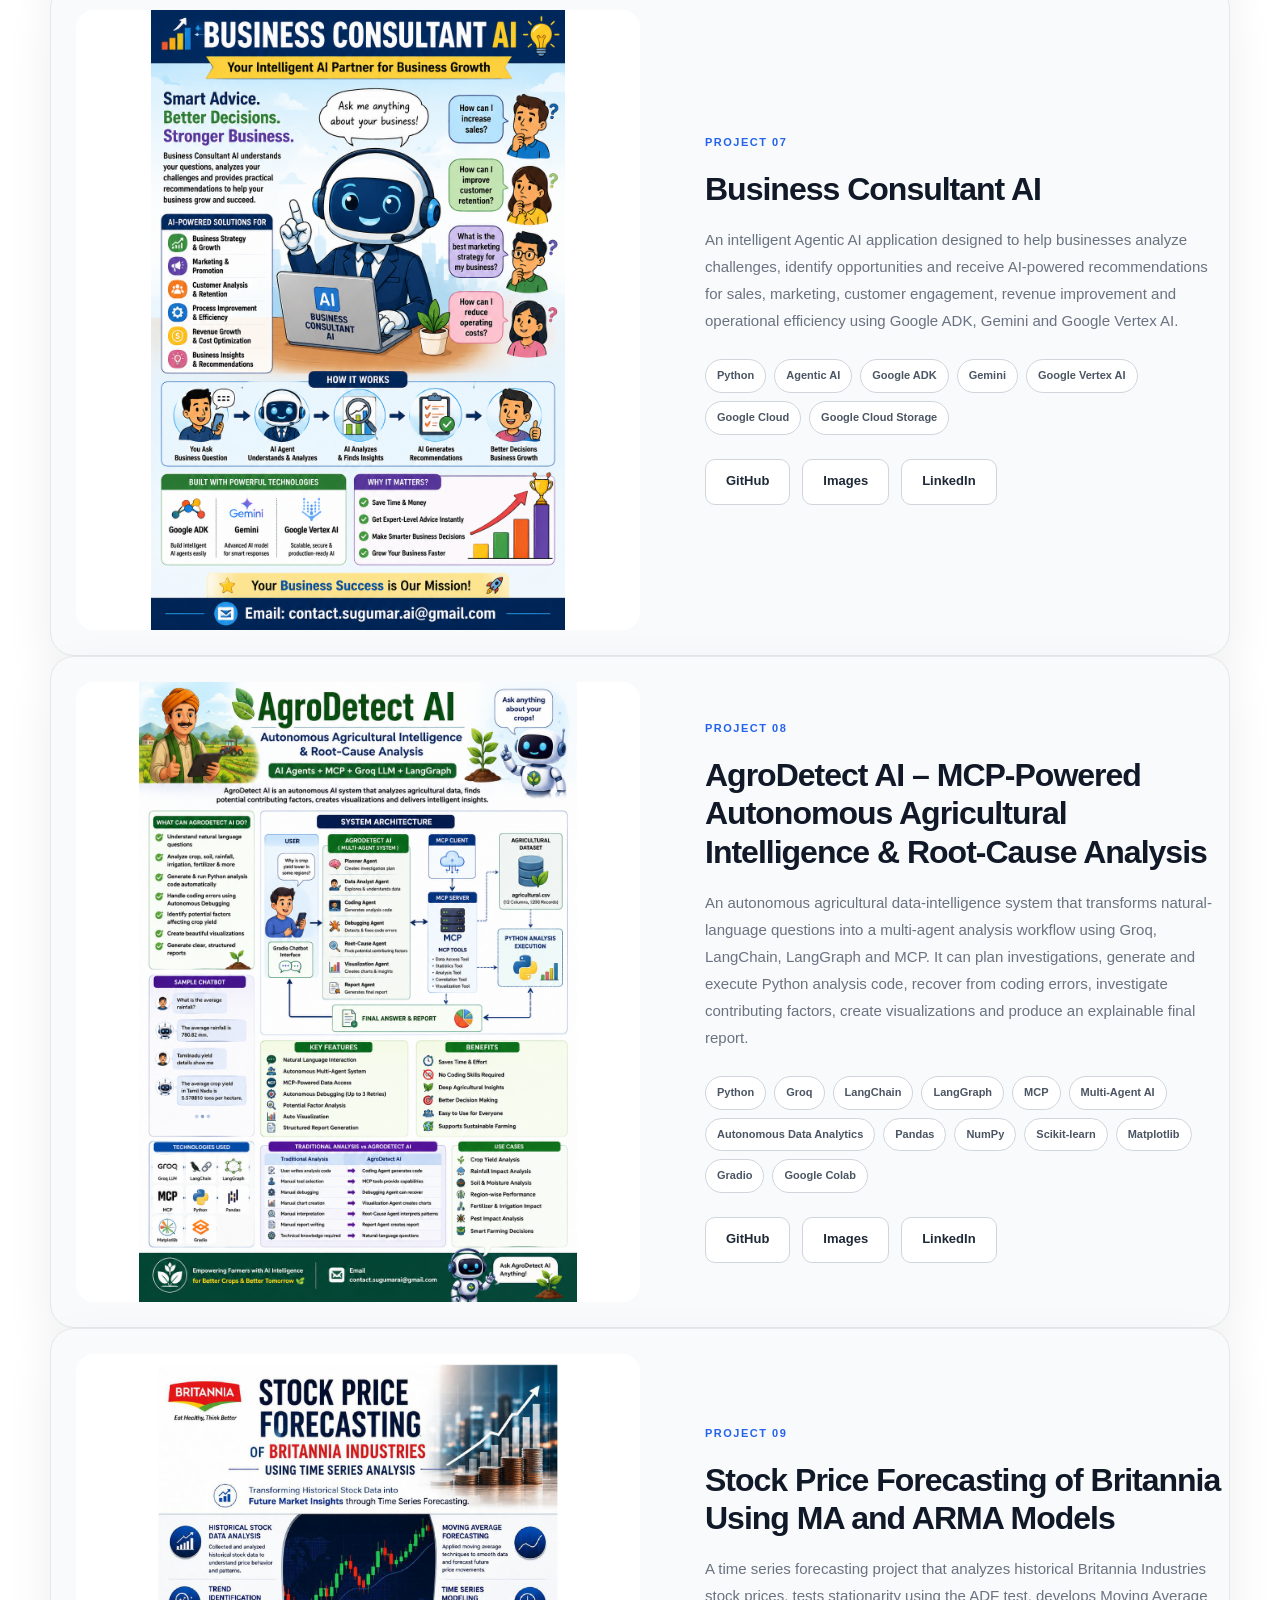
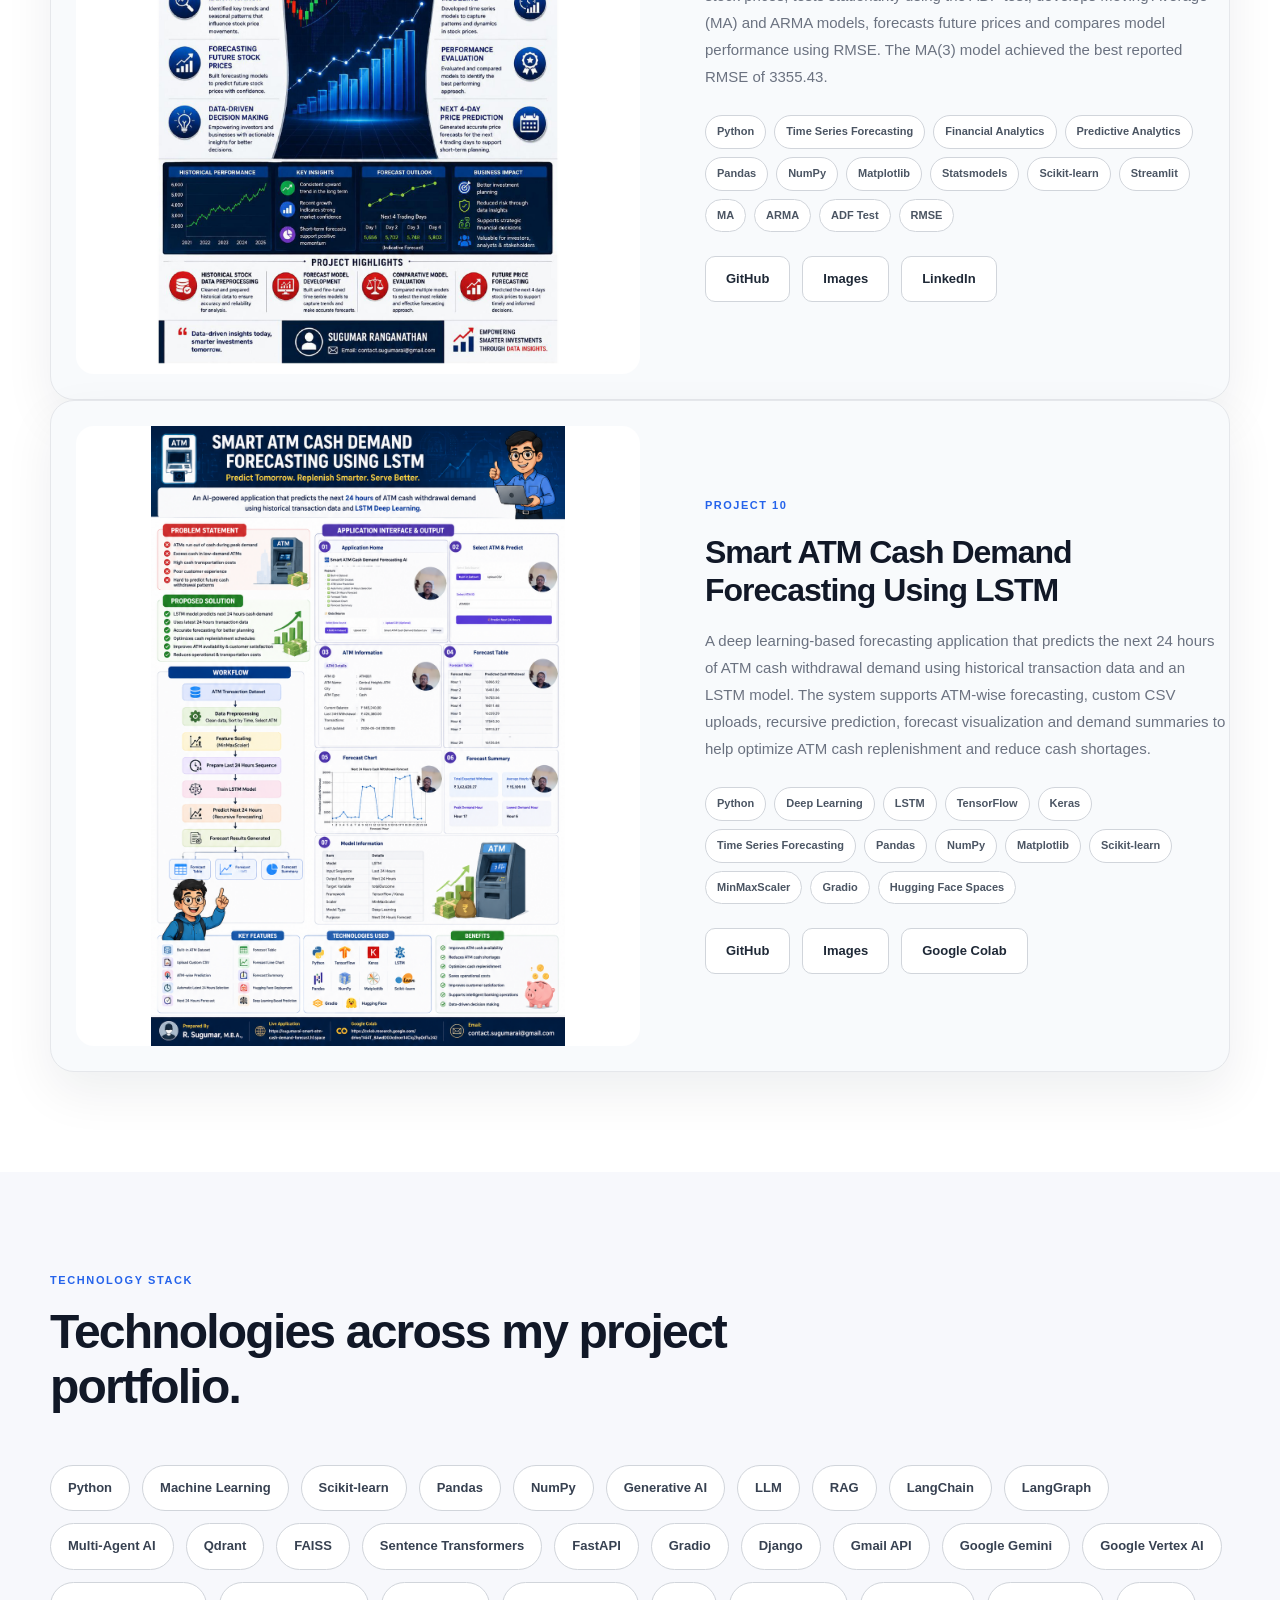
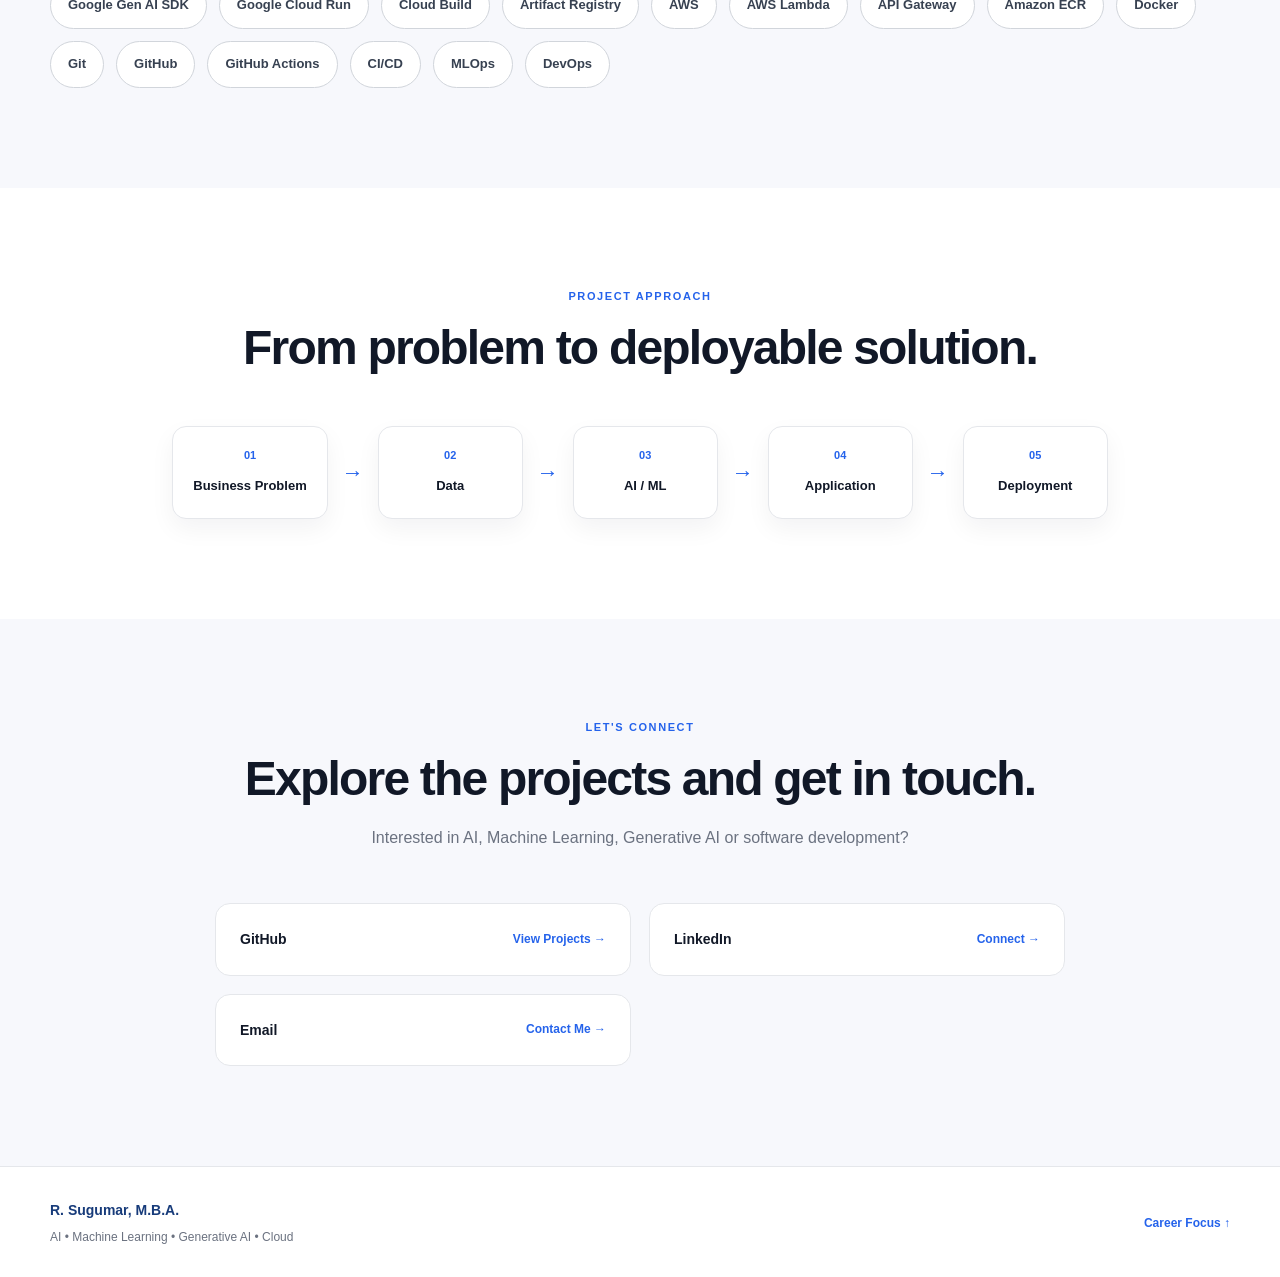
==== commit bb7975c6: "Remove 'partnership' from experience description" ====
--- a/index.html
+++ b/index.html
@@ -572,7 +572,7 @@
                 <div class="about-content">
 
                     <p>
-                        I bring nearly 19 years of partnership business
+                        I bring nearly 19 years of business
                         experience, with a strong background in business
                         operations, requirements analysis, decision-making,
                         customer needs and business growth.
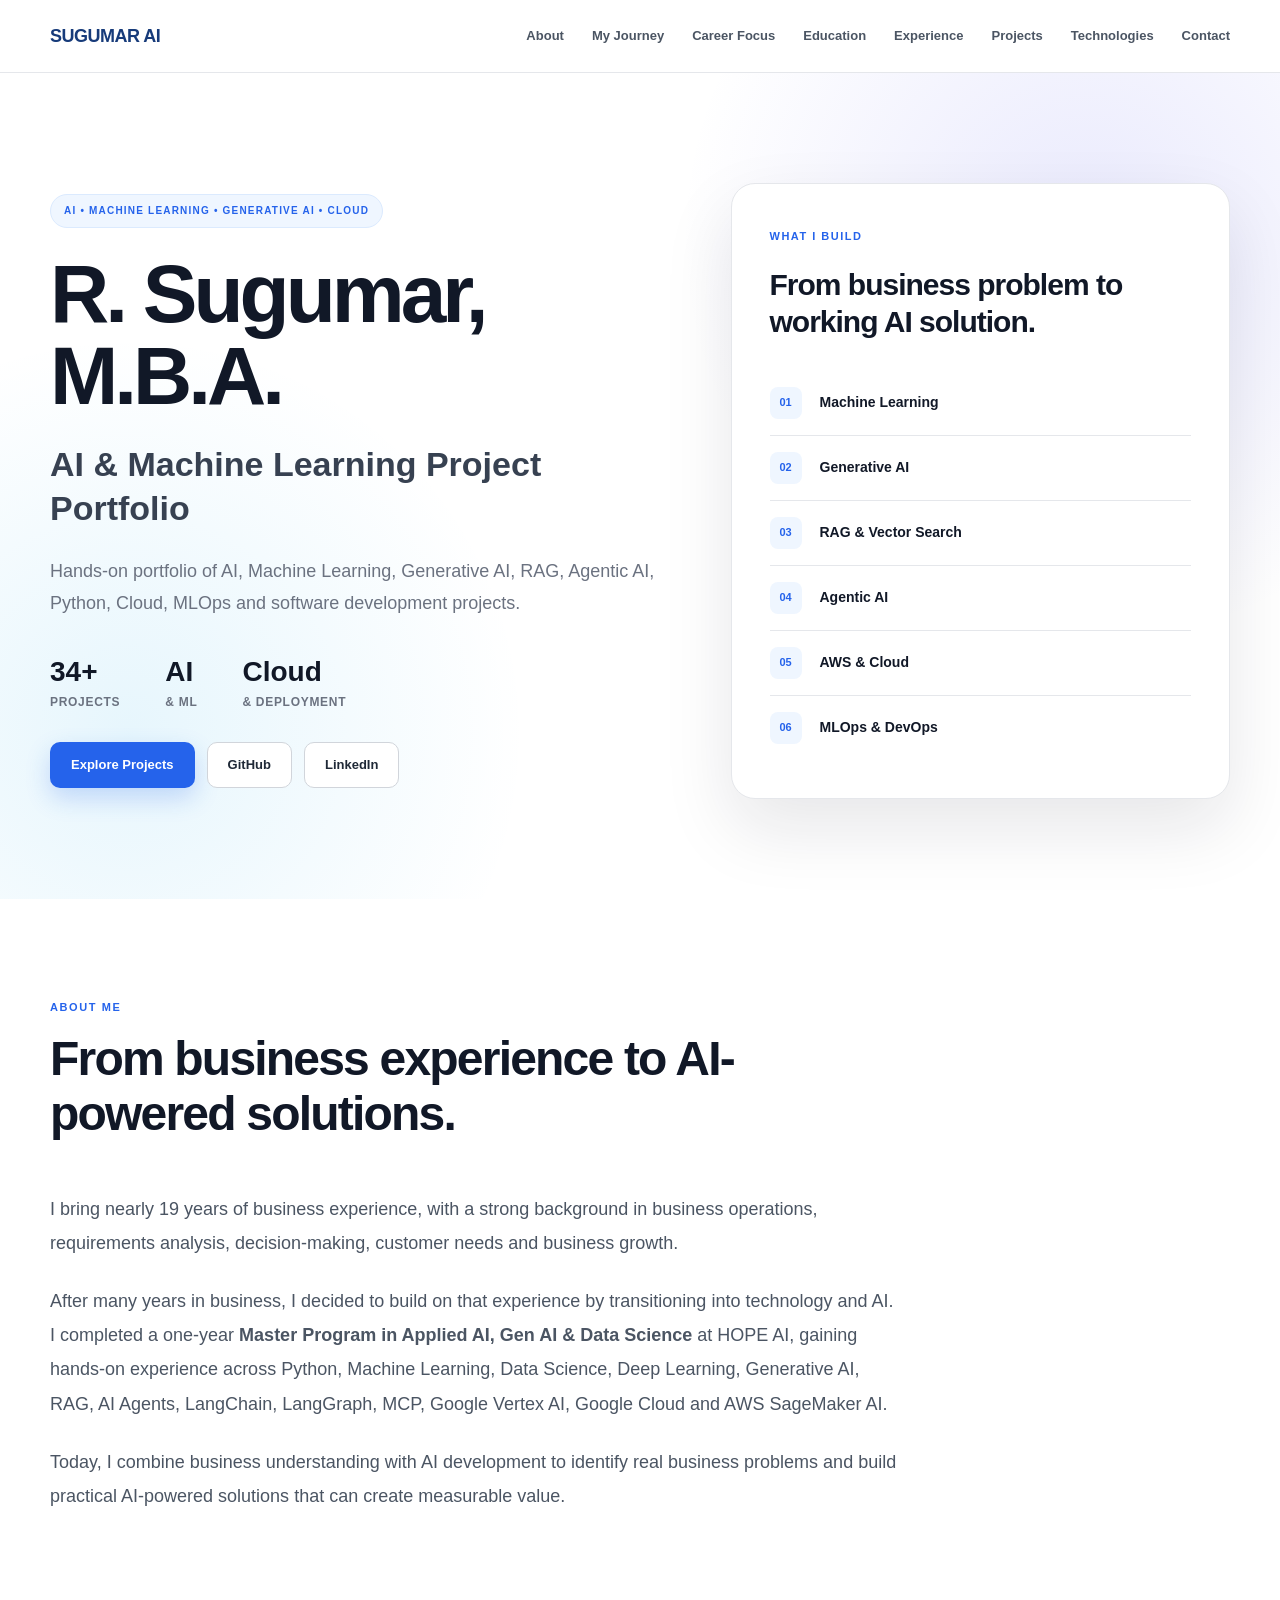
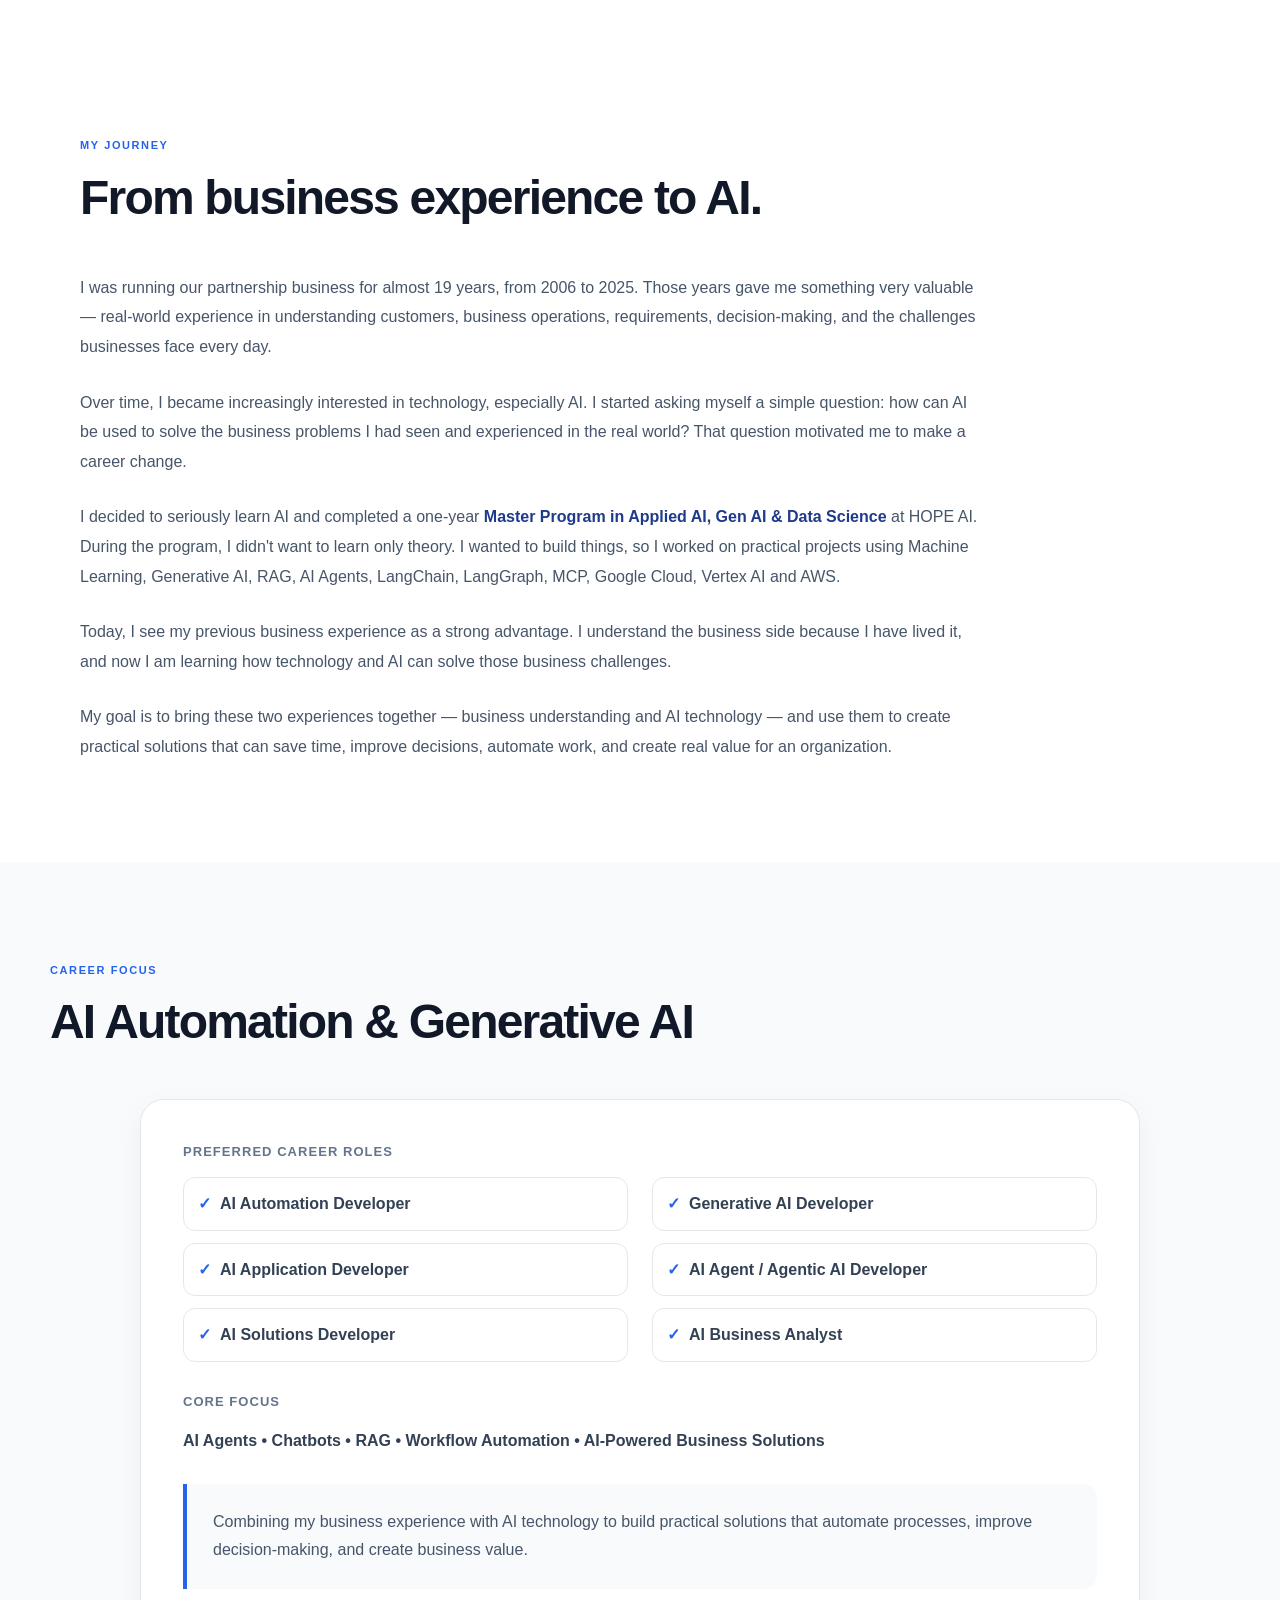
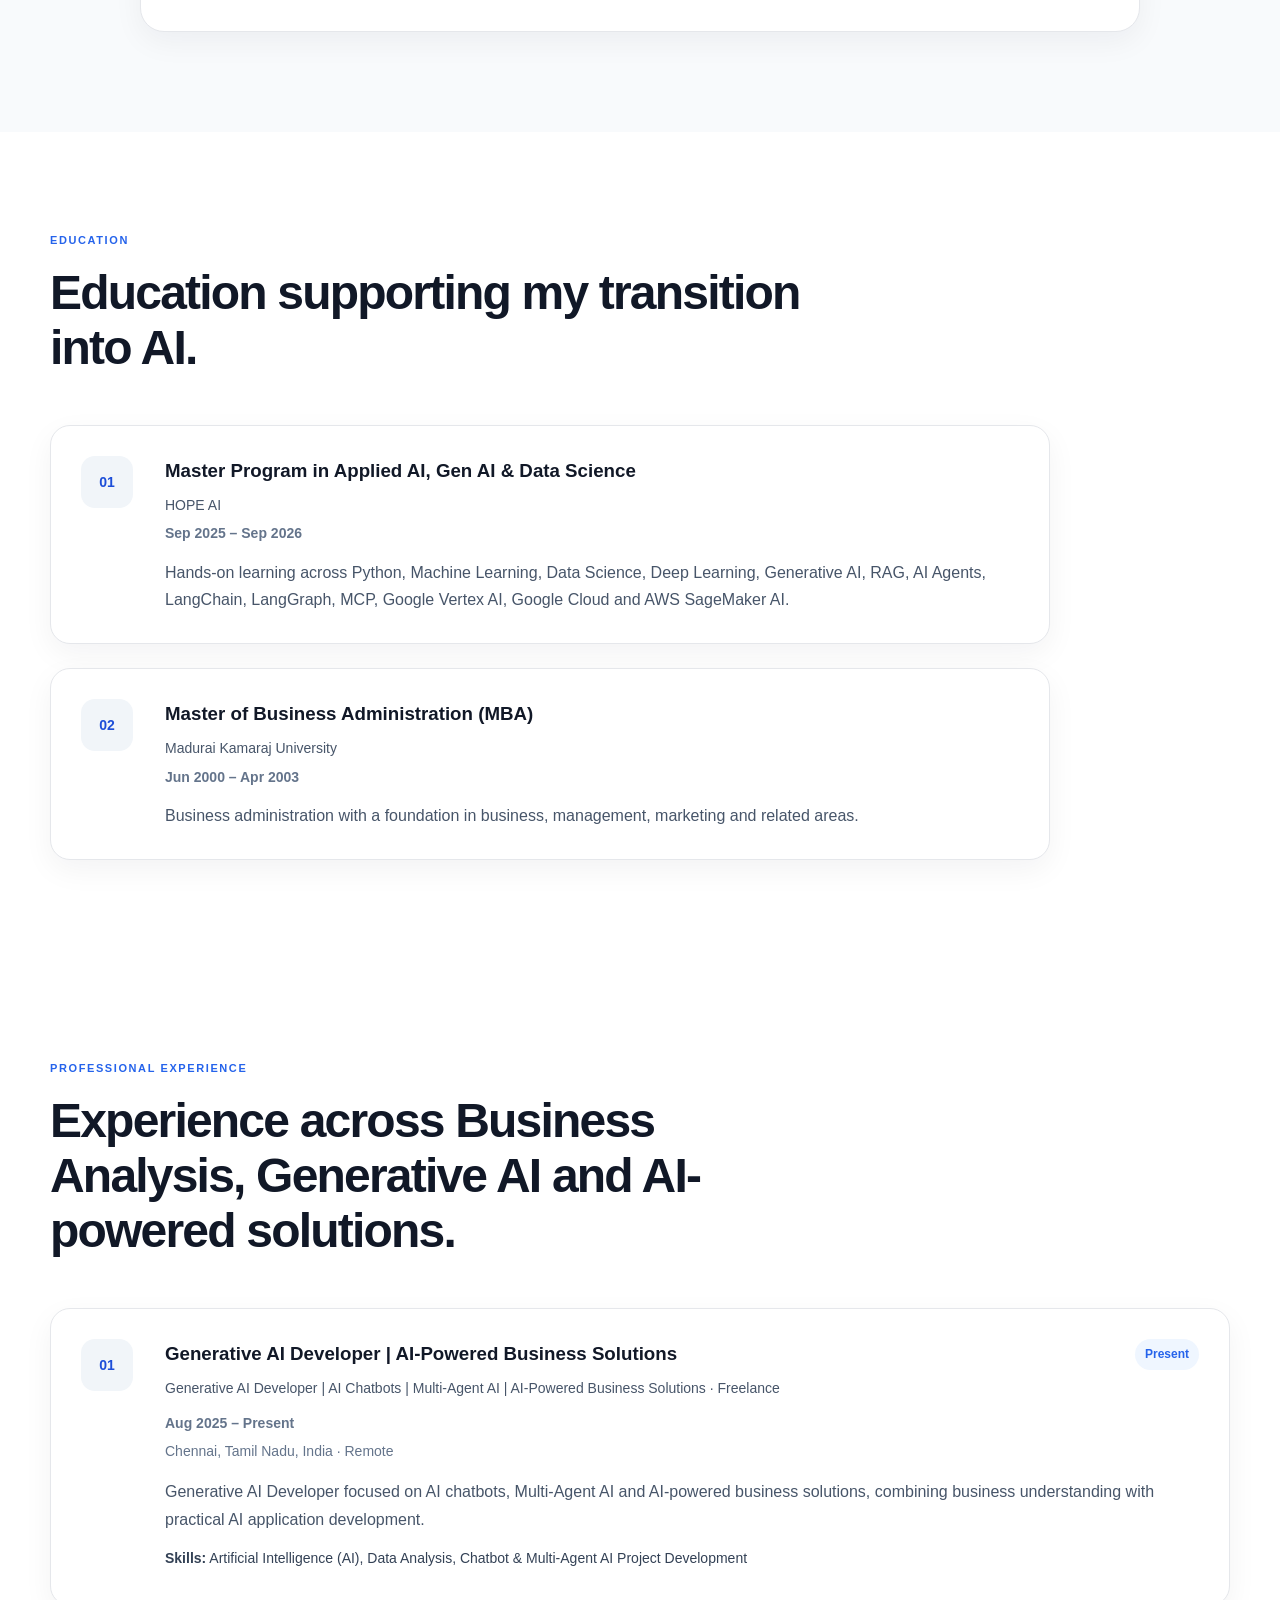
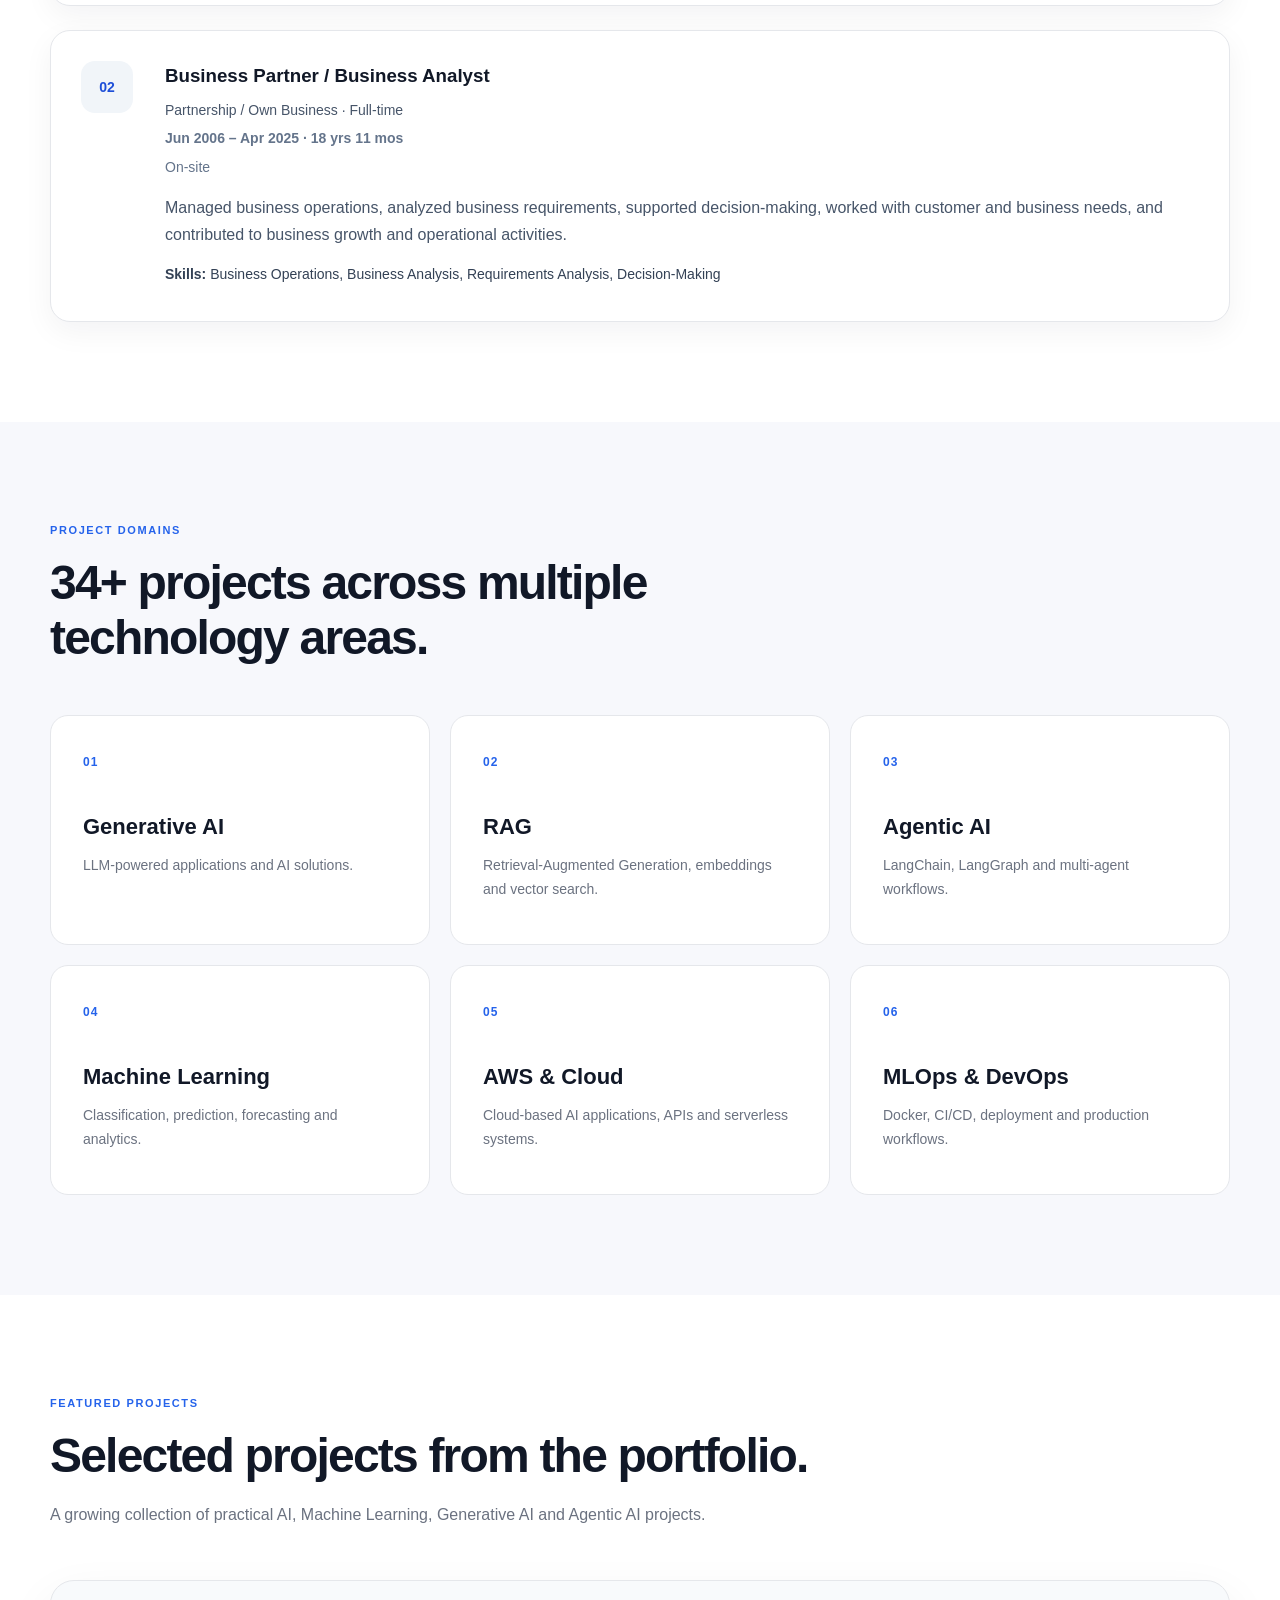
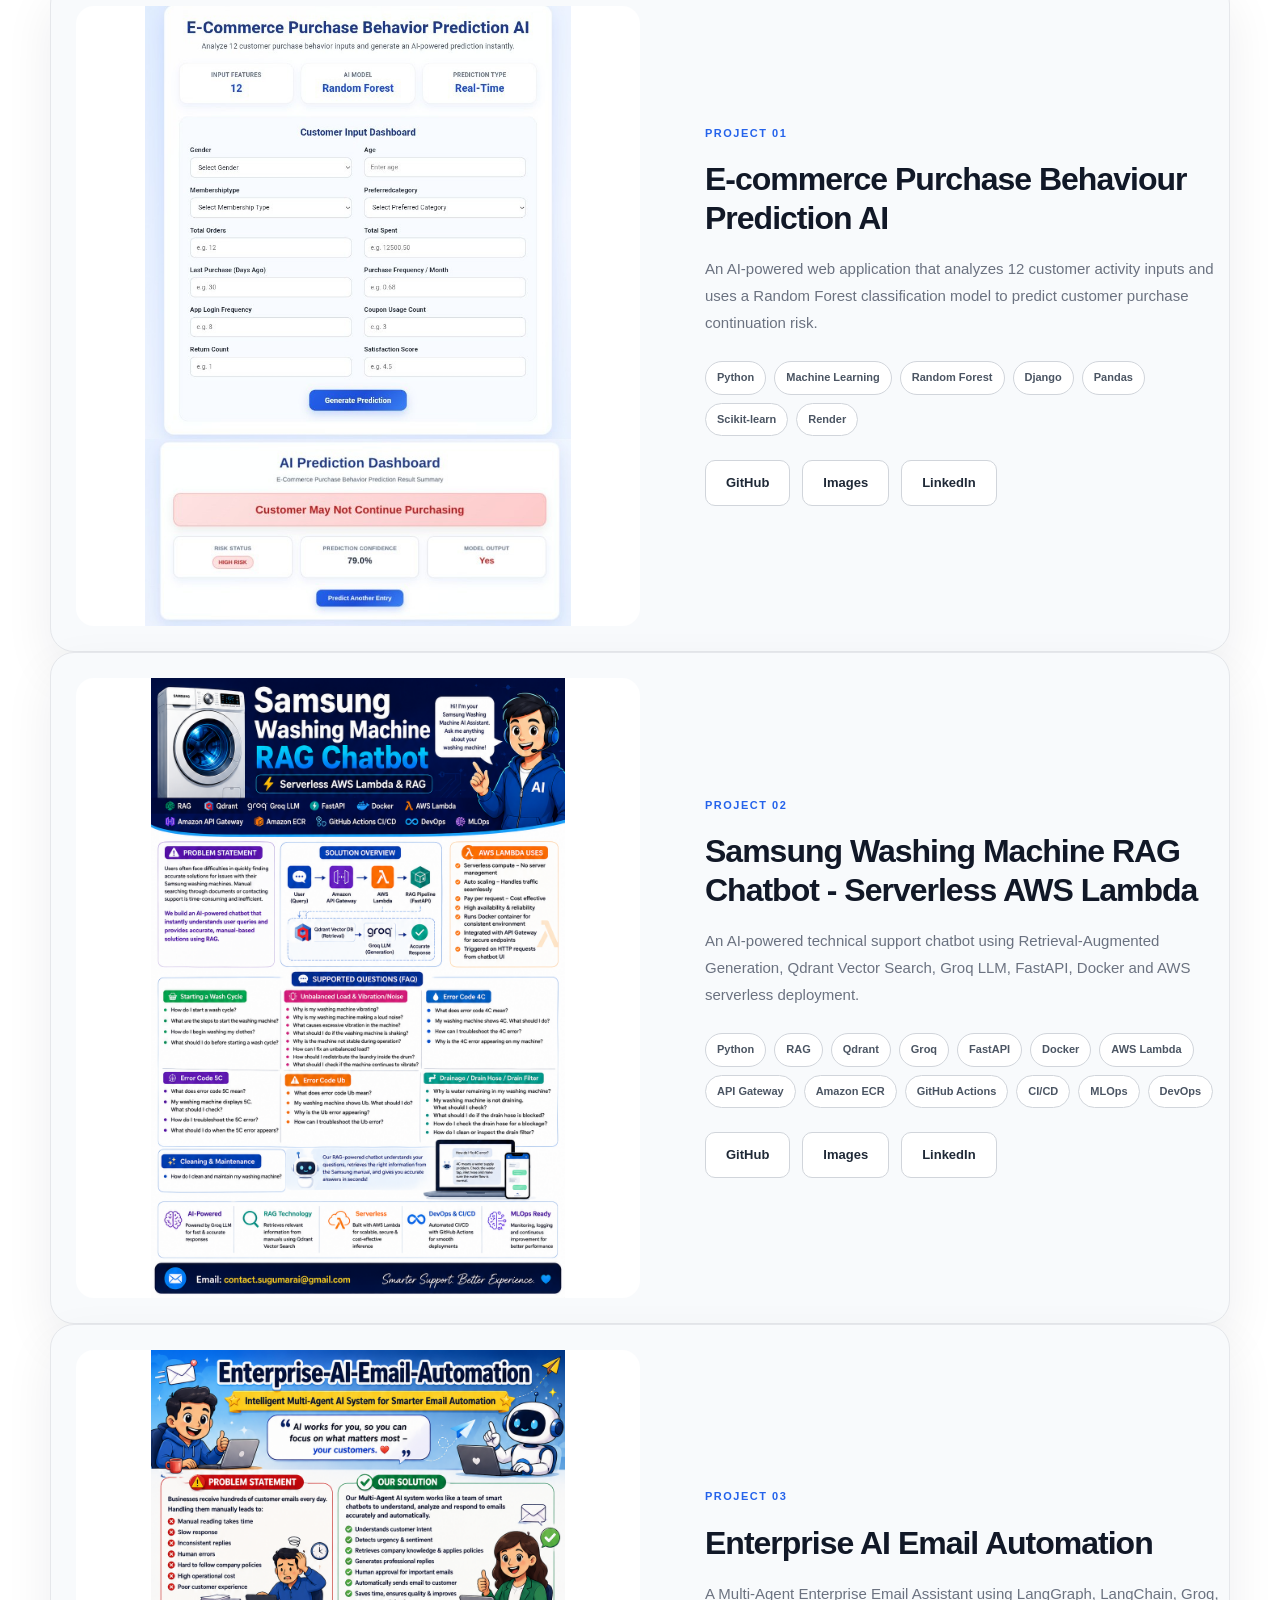
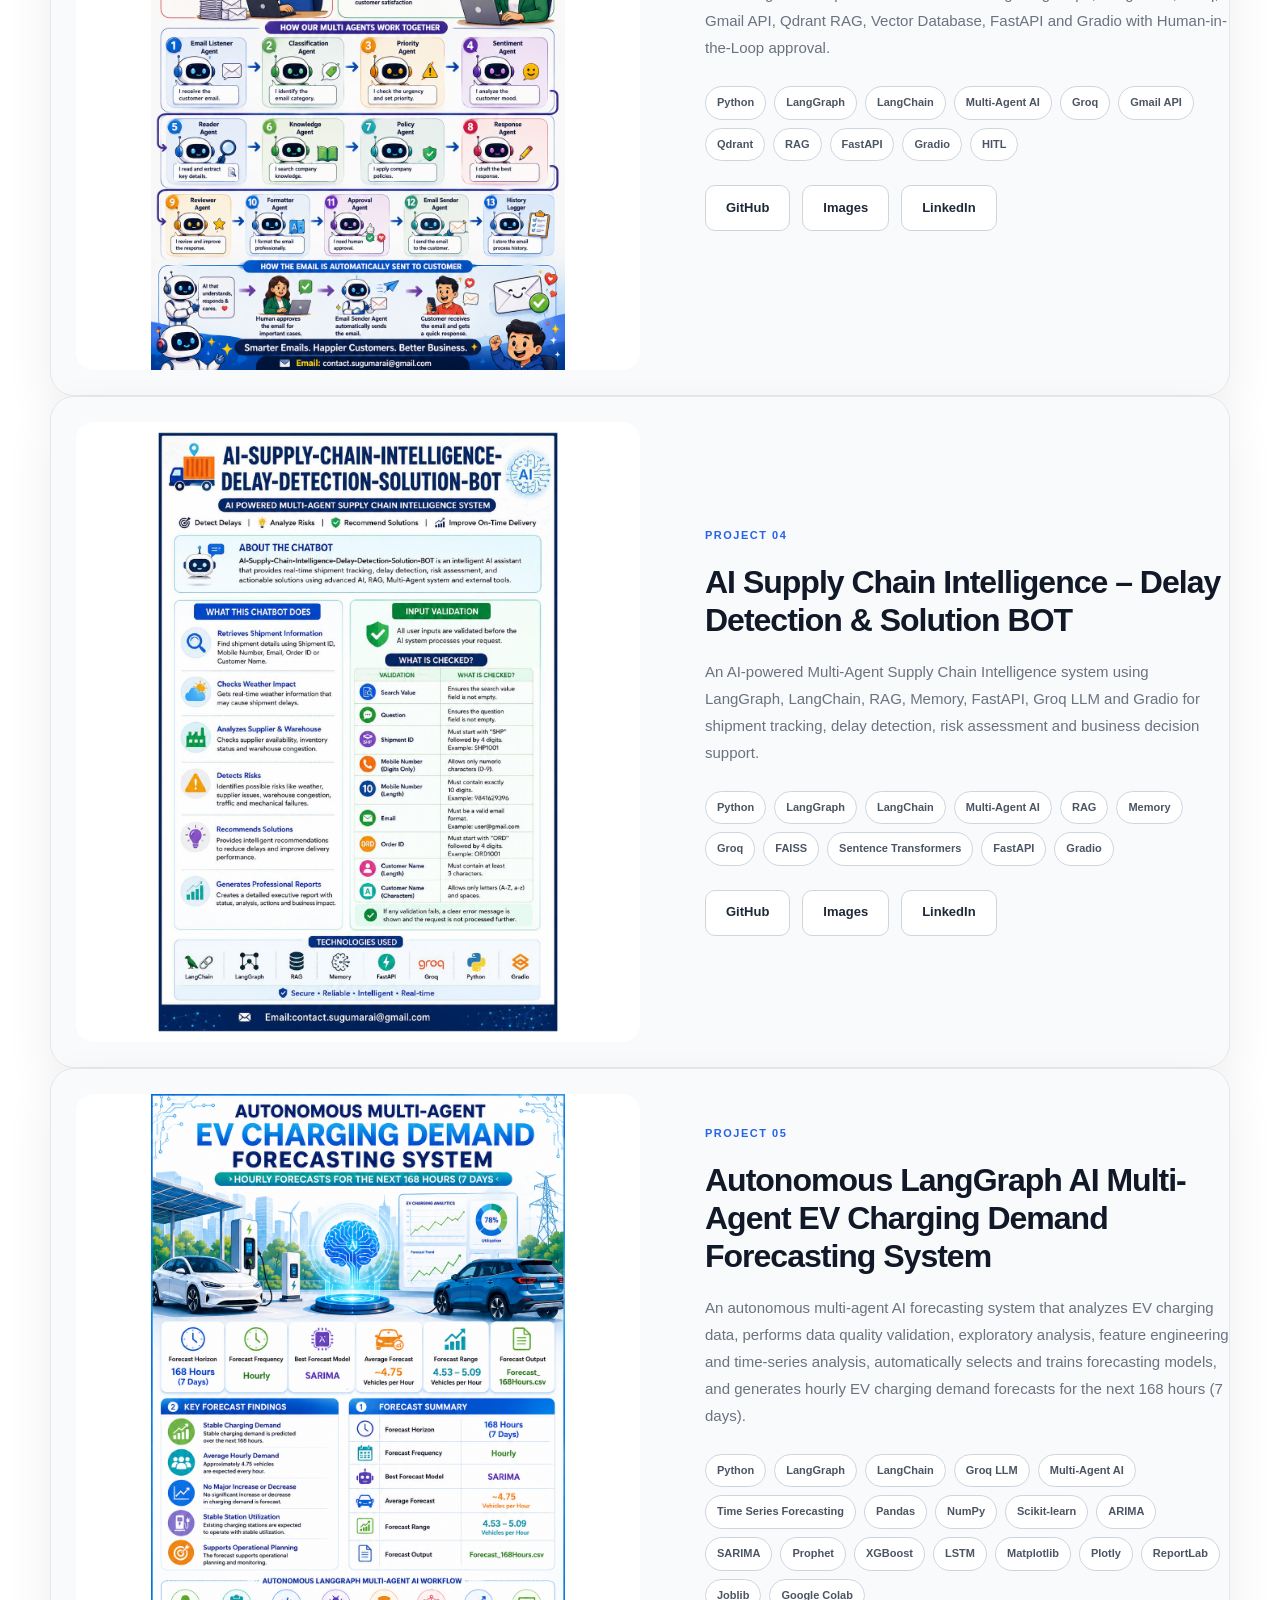
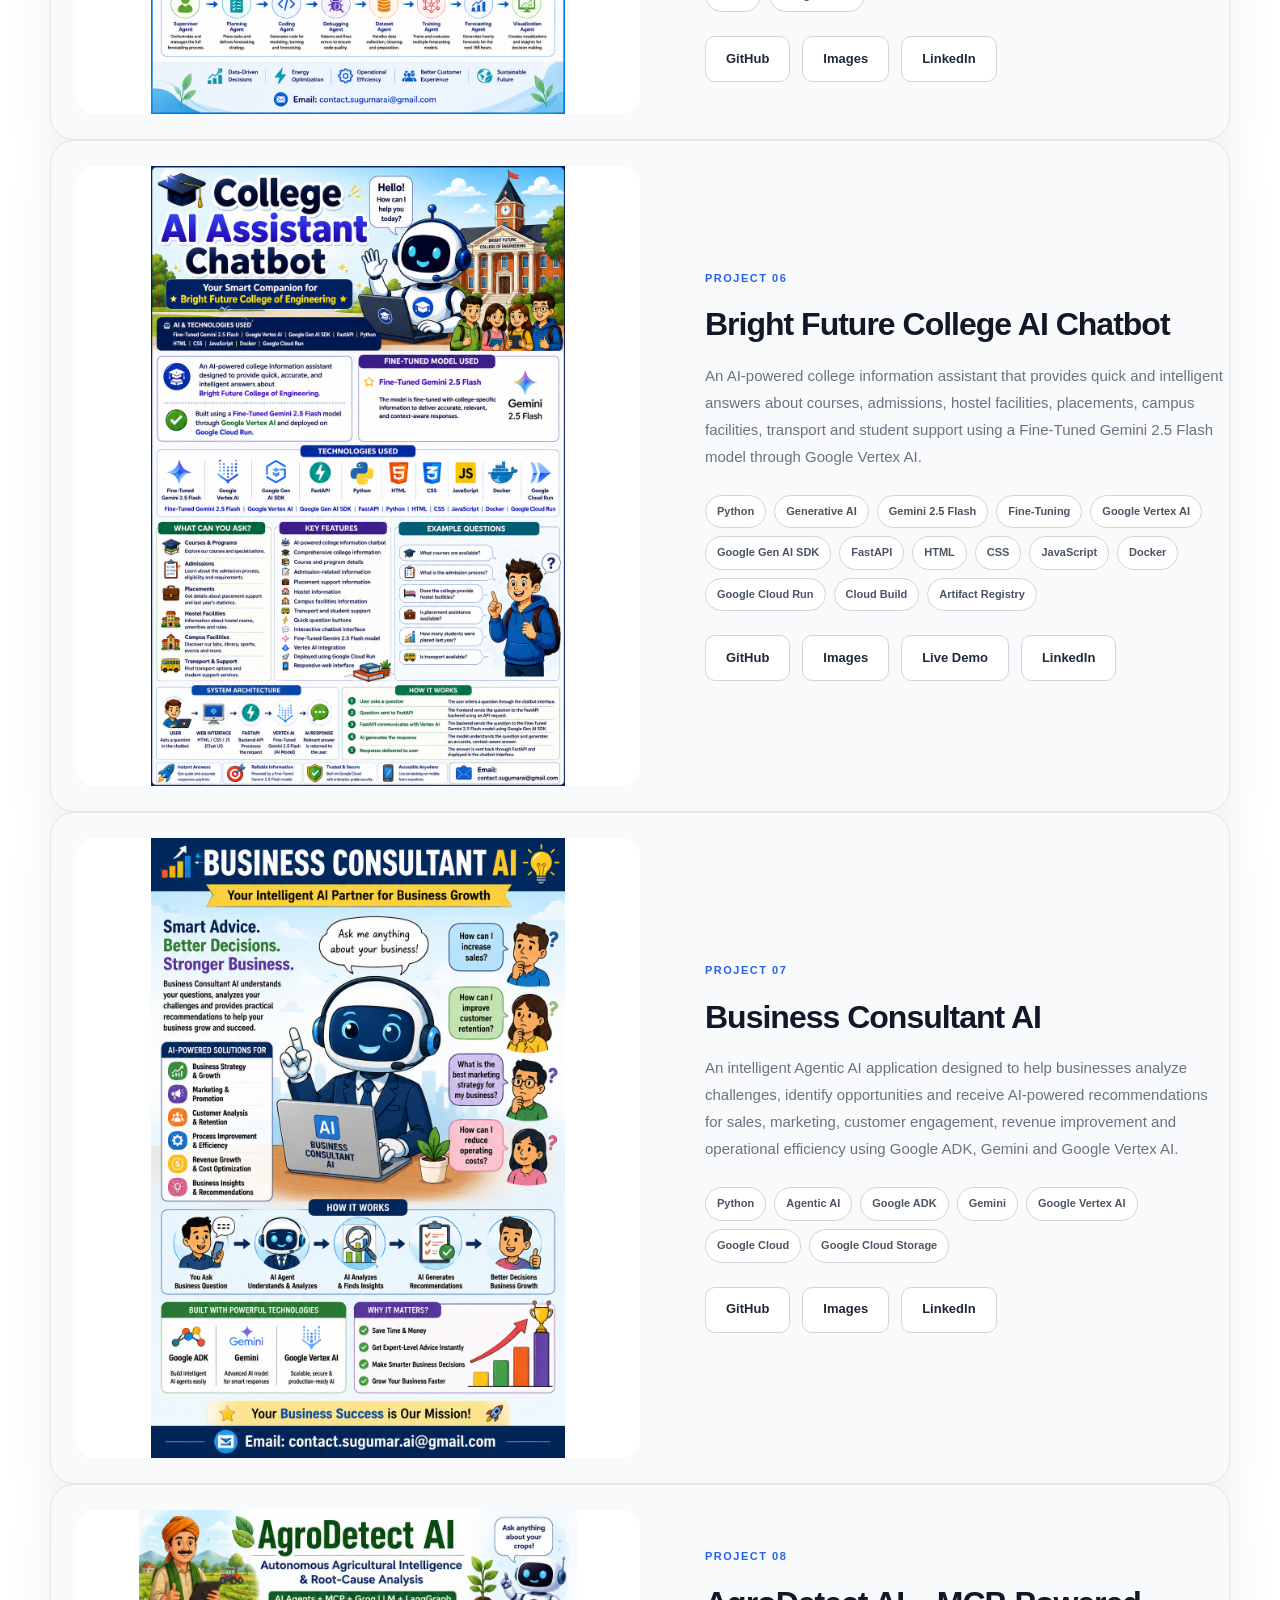
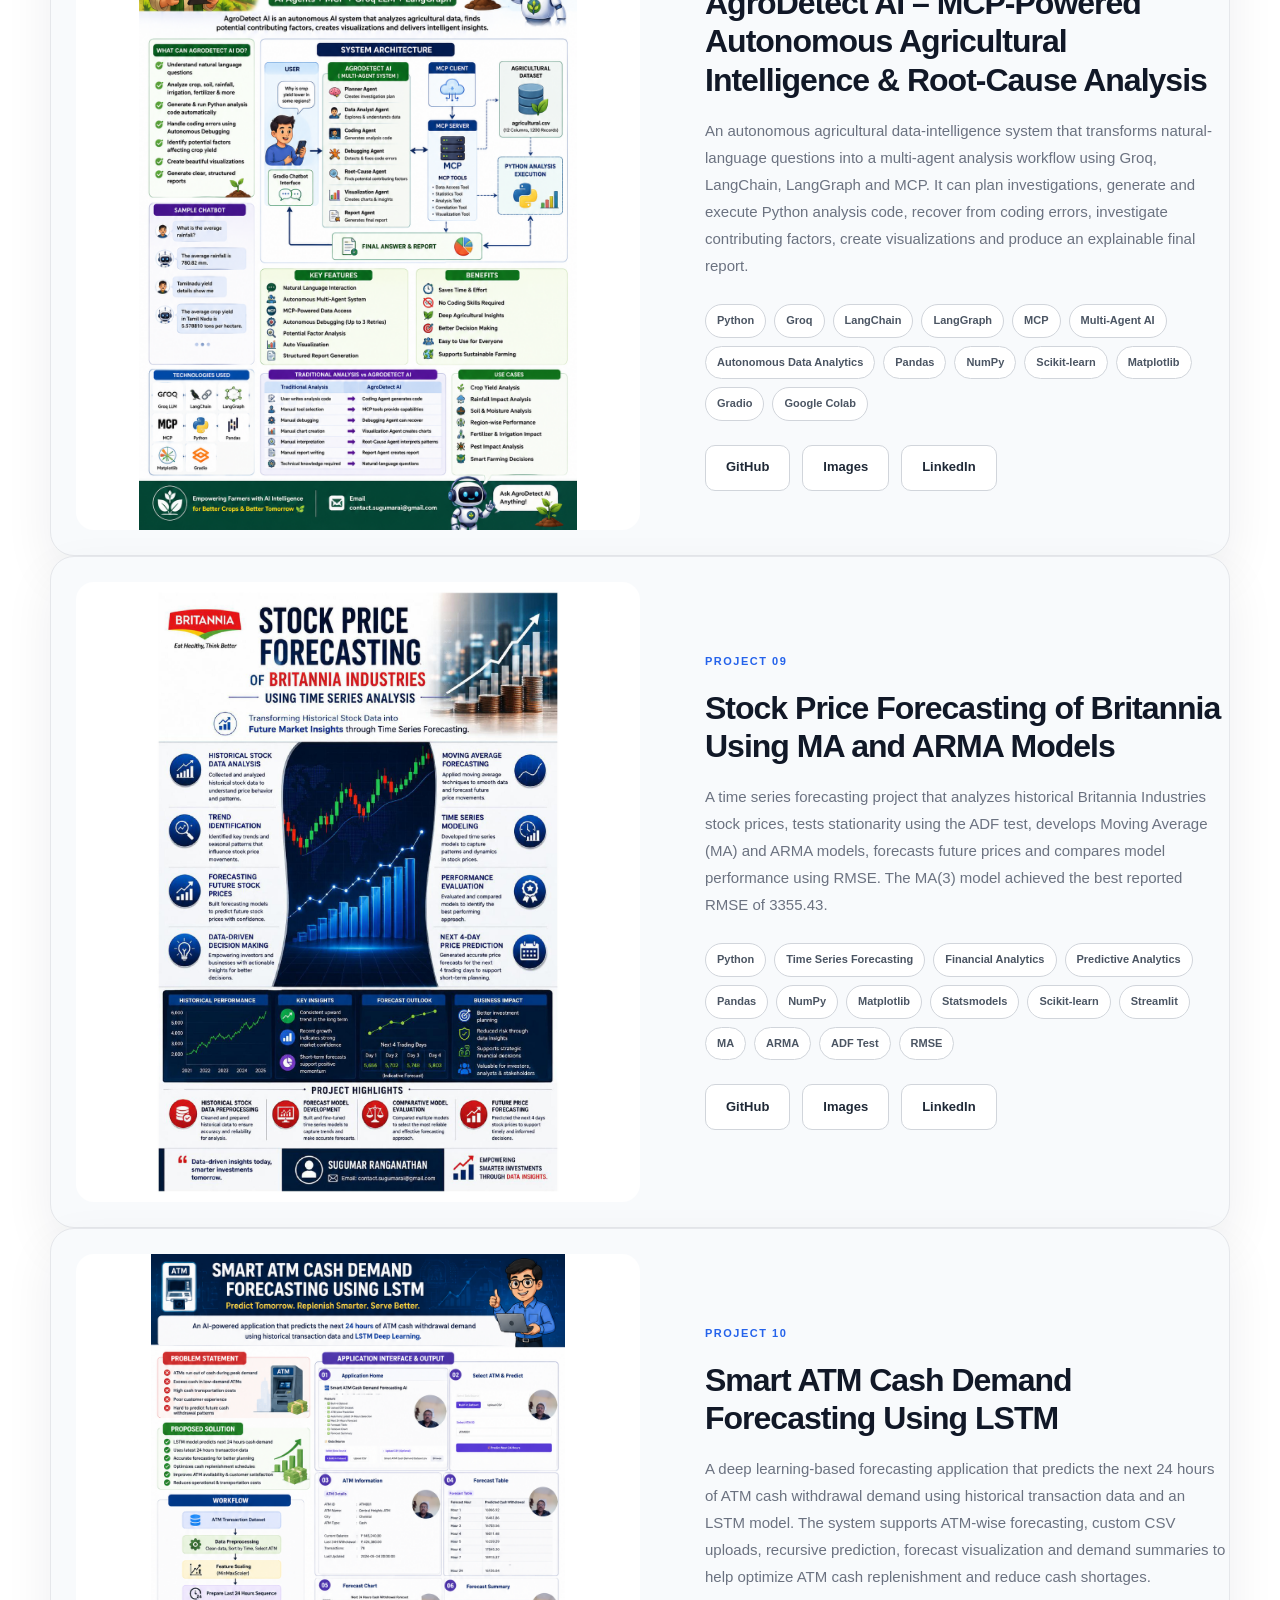
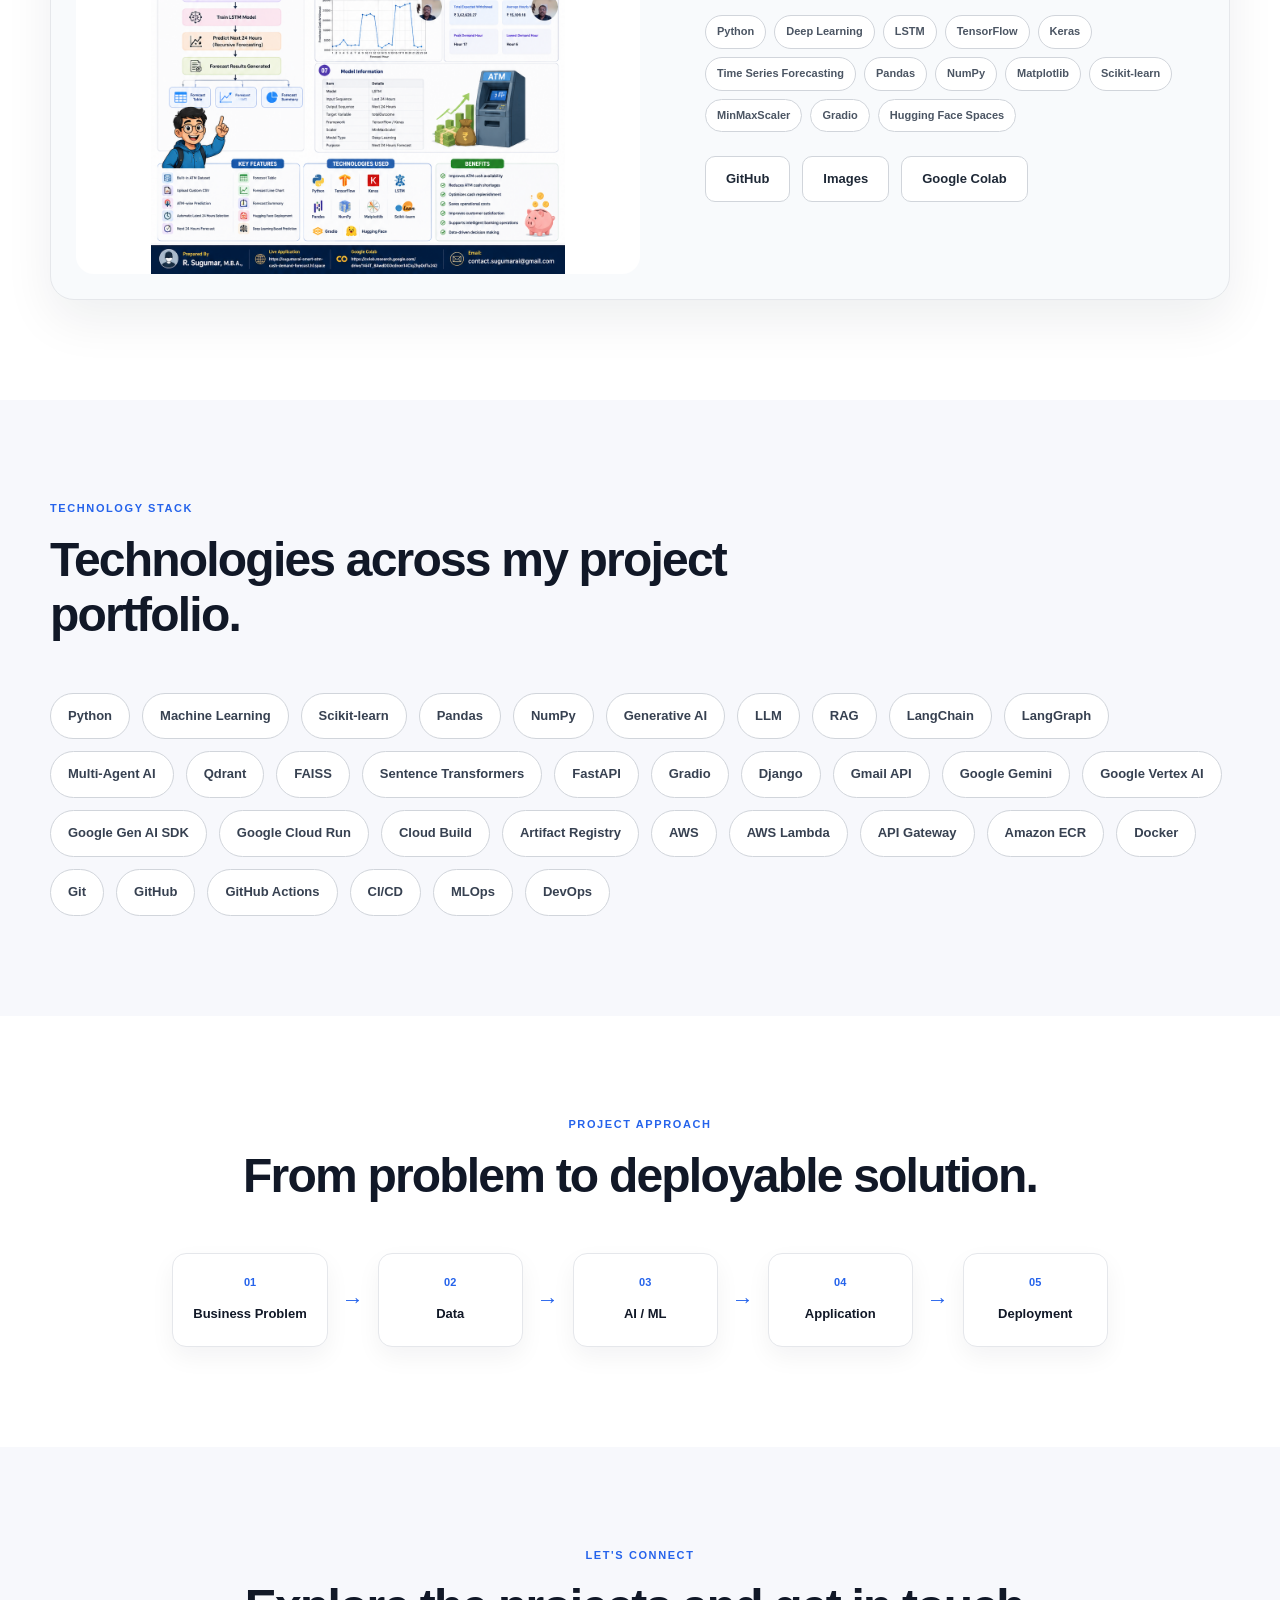
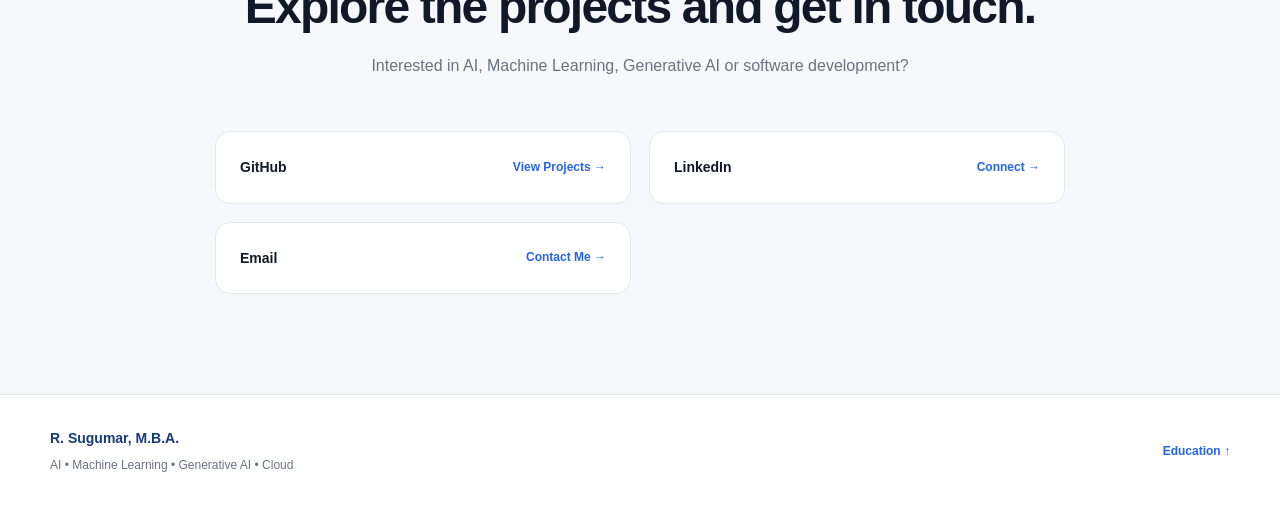
==== commit f80e0625: "Update index.html" ====
--- a/index.html
+++ b/index.html
@@ -346,6 +346,76 @@
         }
     </style>
 
+    <style>
+        /* =========================================
+           EDUCATION
+        ========================================== */
+
+        .portfolio-education {
+            background: #ffffff;
+        }
+
+        .education-list {
+            display: flex;
+            flex-direction: column;
+            gap: 24px;
+            max-width: 1000px;
+        }
+
+        .education-card {
+            display: grid;
+            grid-template-columns: 64px 1fr;
+            gap: 20px;
+            padding: 30px;
+            border: 1px solid #e5e7eb;
+            border-radius: 20px;
+            background: #ffffff;
+            box-shadow: 0 10px 30px rgba(15, 23, 42, 0.05);
+        }
+
+        .education-marker {
+            width: 52px;
+            height: 52px;
+            display: flex;
+            align-items: center;
+            justify-content: center;
+            border-radius: 14px;
+            background: #f1f5f9;
+            color: #1d4ed8;
+            font-weight: 700;
+            font-size: 14px;
+        }
+
+        .education-content h3 {
+            margin: 0 0 8px;
+        }
+
+        .education-institution,
+        .education-date {
+            margin: 6px 0;
+            color: #475569;
+            font-size: 14px;
+        }
+
+        .education-date {
+            color: #64748b;
+            font-weight: 600;
+        }
+
+        .education-program {
+            margin: 14px 0 0;
+            color: #475569;
+            line-height: 1.7;
+        }
+
+        @media (max-width: 700px) {
+            .education-card {
+                grid-template-columns: 1fr;
+                padding: 24px;
+            }
+        }
+    </style>
+
 </head>
 
 <body>
@@ -374,6 +444,10 @@
 
                 <a href="#career-focus">
                     Career Focus
+                </a>
+
+                <a href="#education">
+                    Education
                 </a>
 
                 <a href="#experience">
@@ -730,6 +804,98 @@
                         build practical solutions that automate processes,
                         improve decision-making, and create business value.
                     </p>
+
+                </div>
+
+            </div>
+
+        </section>
+
+
+
+        <!-- =========================================
+             EDUCATION
+        ========================================== -->
+
+        <section id="education"
+            class="section portfolio-education">
+
+            <div class="container">
+
+                <div class="section-heading">
+
+                    <span>
+                        EDUCATION
+                    </span>
+
+                    <h2>
+                        Education supporting my transition into AI.
+                    </h2>
+
+                </div>
+
+                <div class="education-list">
+
+                    <div class="education-card">
+
+                        <div class="education-marker">
+                            <span>01</span>
+                        </div>
+
+                        <div class="education-content">
+
+                            <h3>
+                                Master Program in Applied AI, Gen AI &amp; Data Science
+                            </h3>
+
+                            <p class="education-institution">
+                                HOPE AI
+                            </p>
+
+                            <p class="education-date">
+                                Sep 2025 – Sep 2026
+                            </p>
+
+                            <p class="education-program">
+                                Hands-on learning across Python, Machine Learning,
+                                Data Science, Deep Learning, Generative AI, RAG,
+                                AI Agents, LangChain, LangGraph, MCP, Google Vertex AI,
+                                Google Cloud and AWS SageMaker AI.
+                            </p>
+
+                        </div>
+
+                    </div>
+
+
+                    <div class="education-card">
+
+                        <div class="education-marker">
+                            <span>02</span>
+                        </div>
+
+                        <div class="education-content">
+
+                            <h3>
+                                Master of Business Administration (MBA)
+                            </h3>
+
+                            <p class="education-institution">
+                                Madurai Kamaraj University
+                            </p>
+
+                            <p class="education-date">
+                                Jun 2000 – Apr 2003
+                            </p>
+
+                            <p class="education-program">
+                                Business administration with a foundation in
+                                business, management, marketing and related areas.
+                            </p>
+
+                        </div>
+
+                    </div>
 
                 </div>
 
@@ -2223,8 +2389,8 @@
 
             <div>
 
-                <a href="#career-focus">
-                    Career Focus ↑
+                <a href="#education">
+                    Education ↑
                 </a>
 
             </div>
